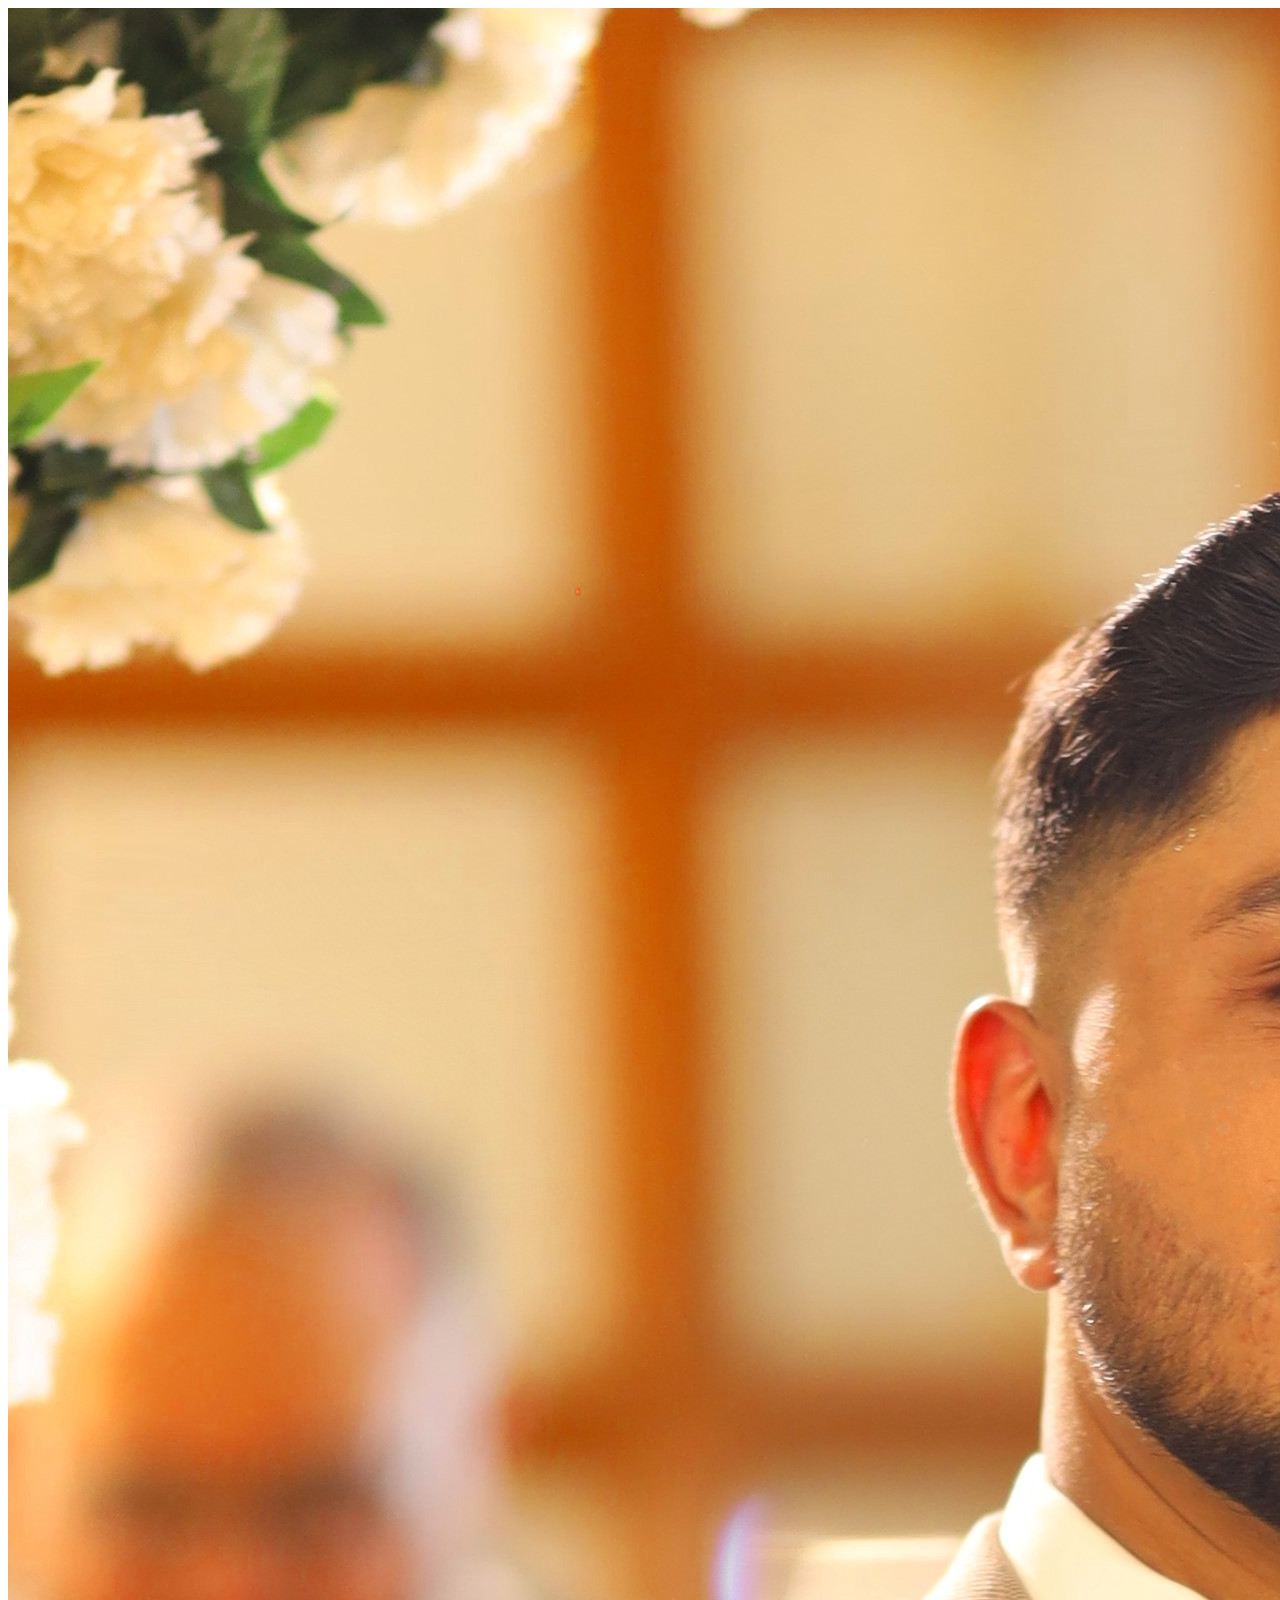
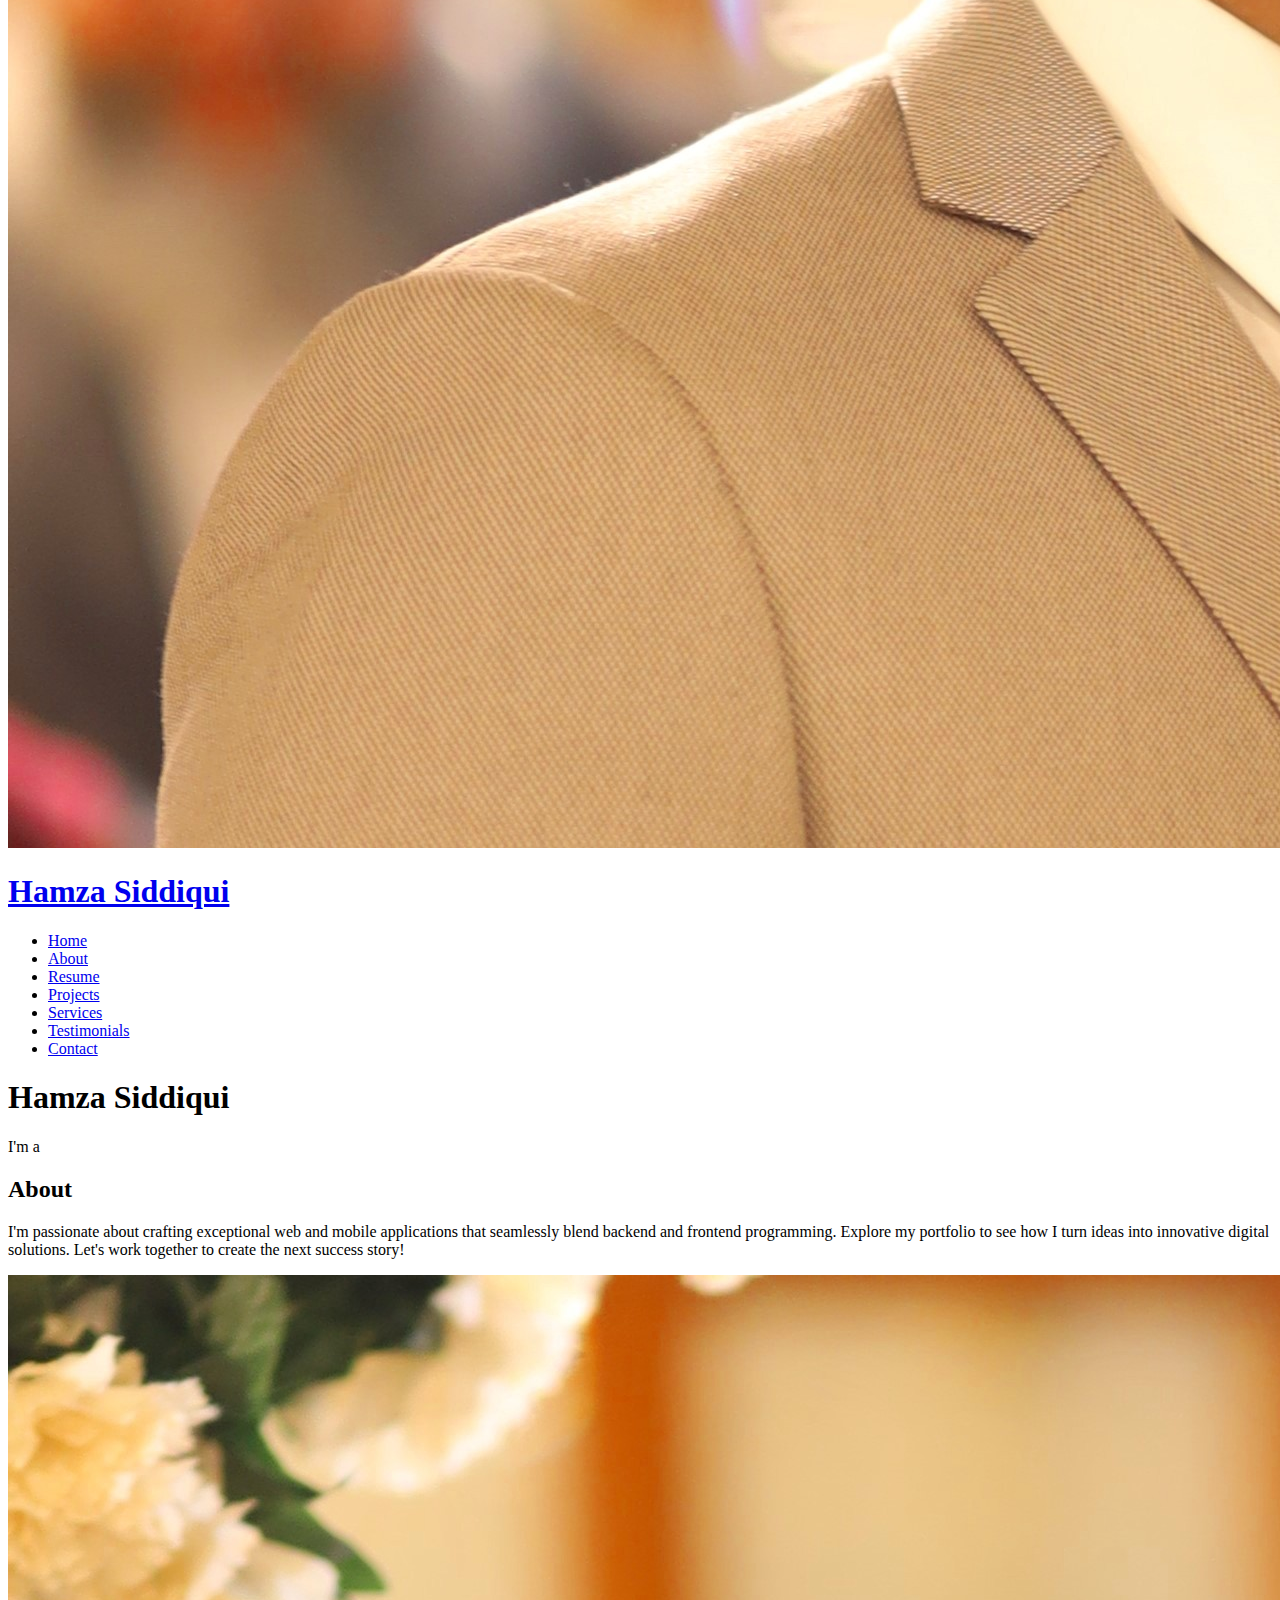
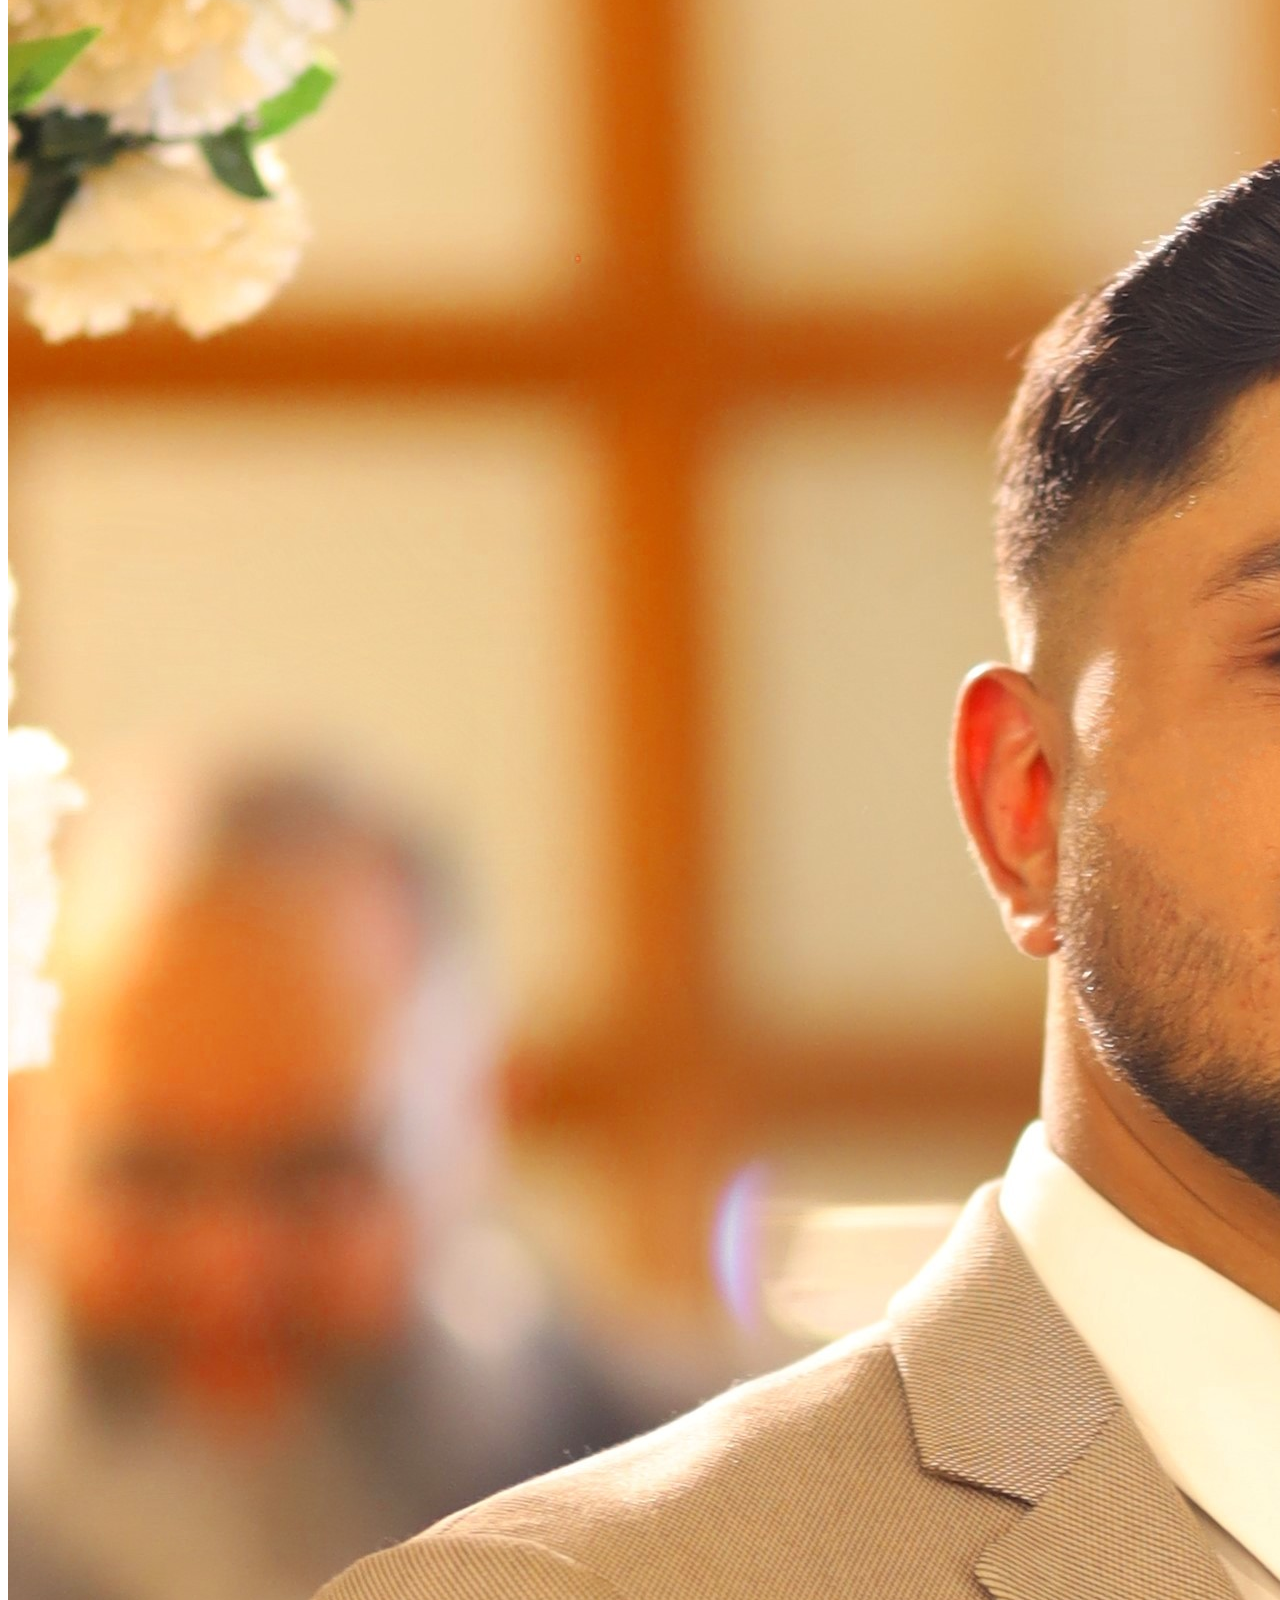
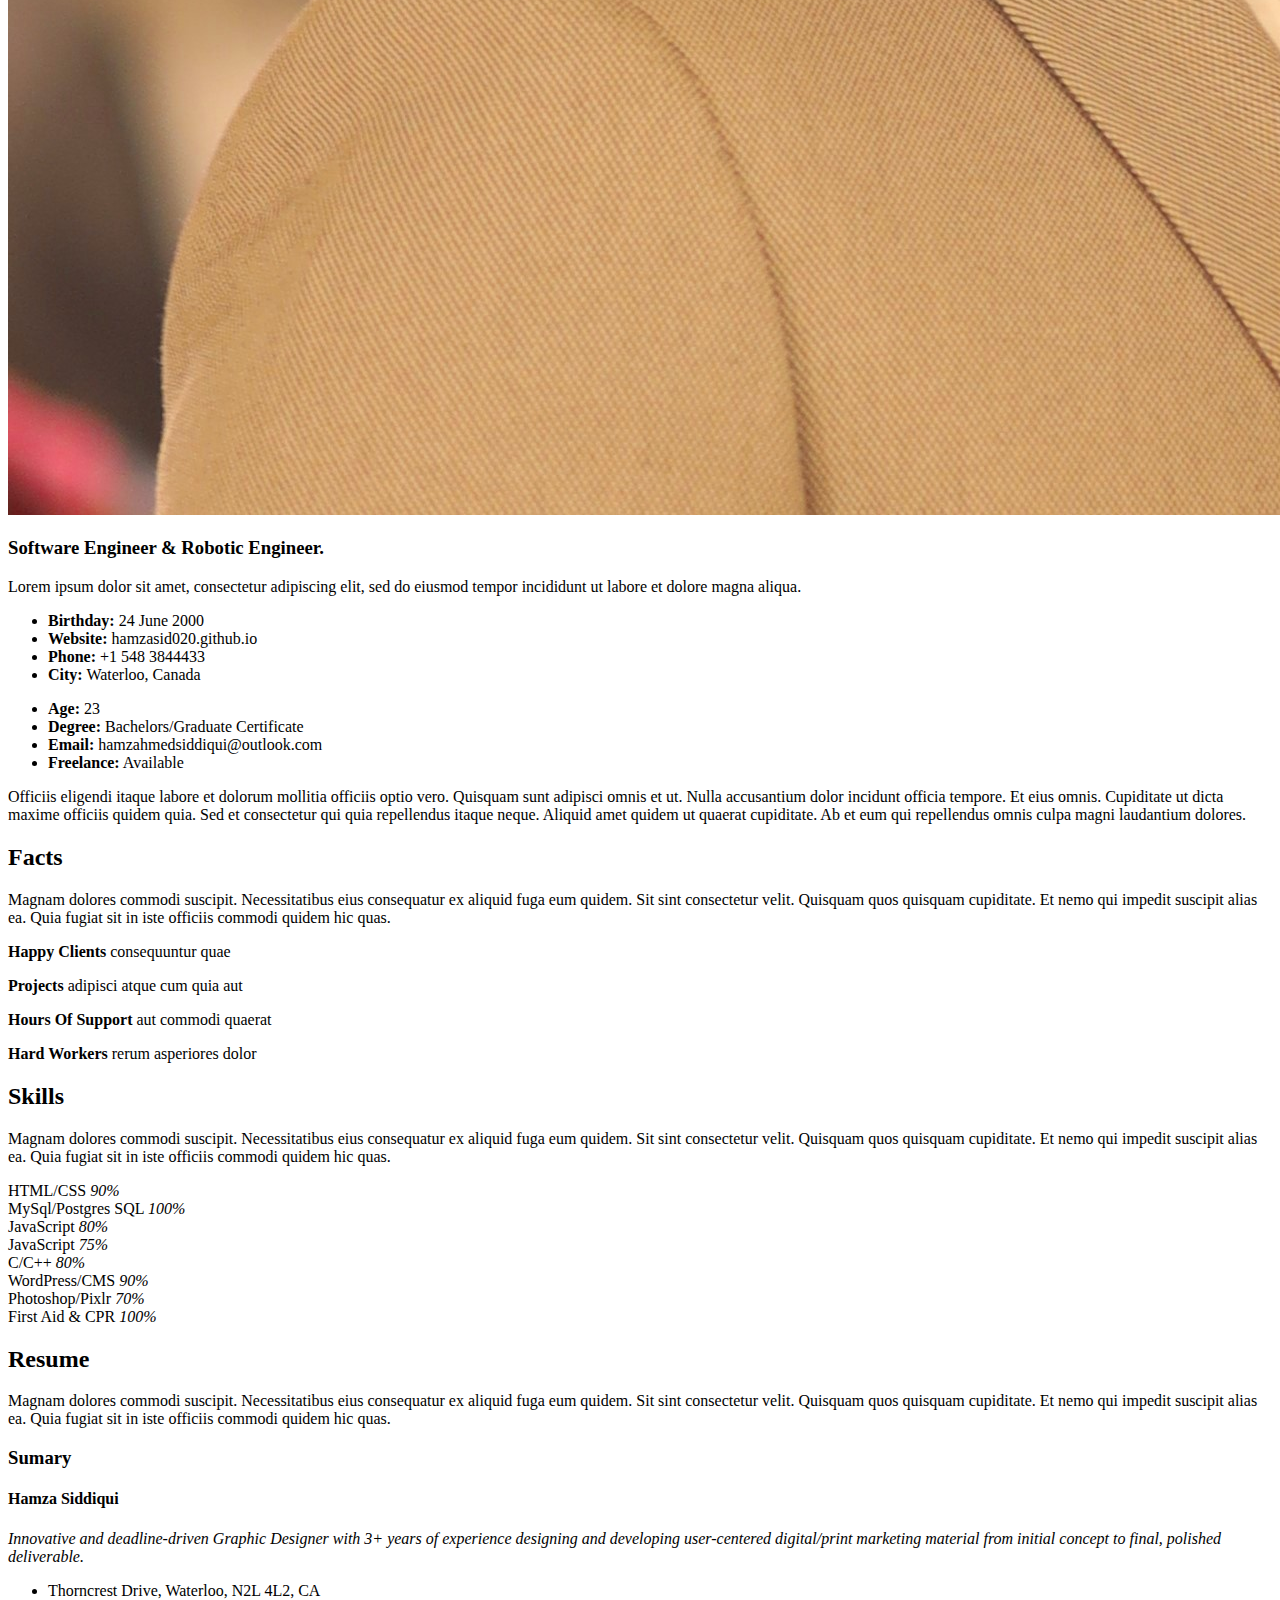
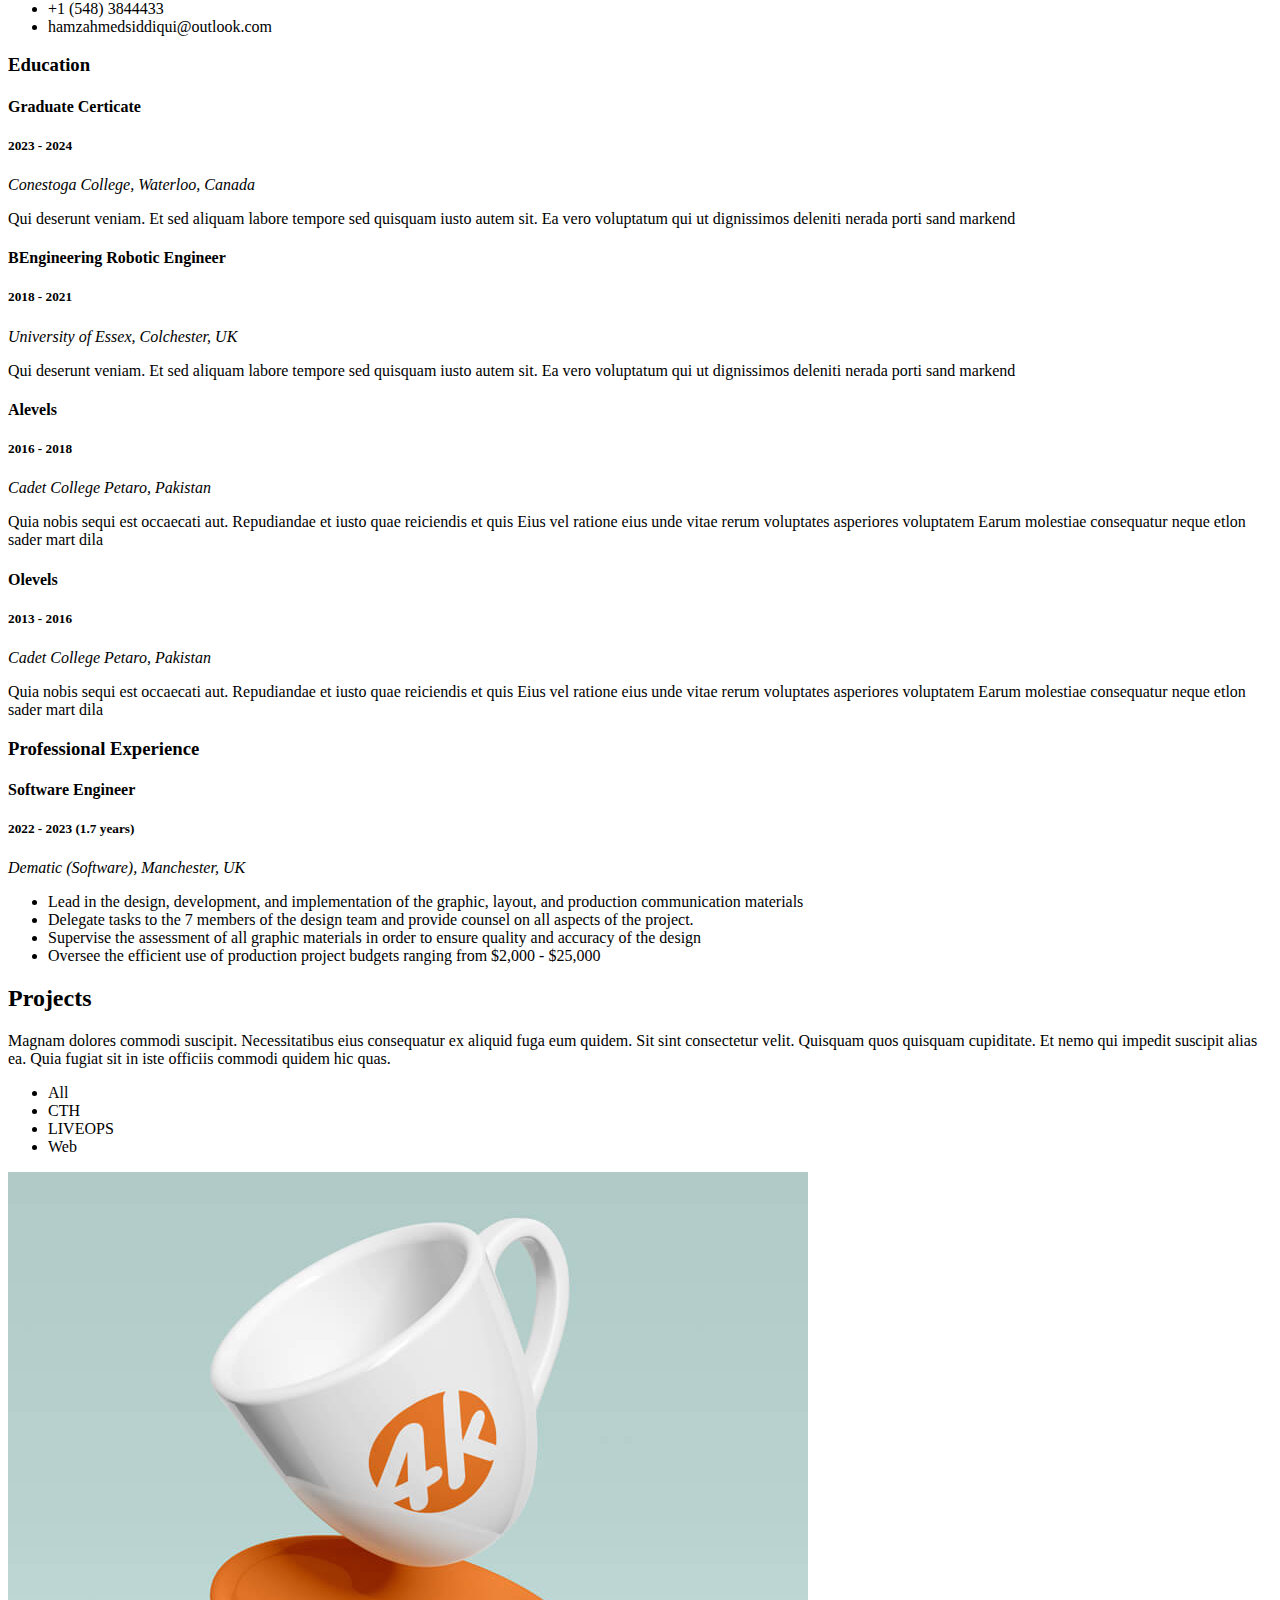
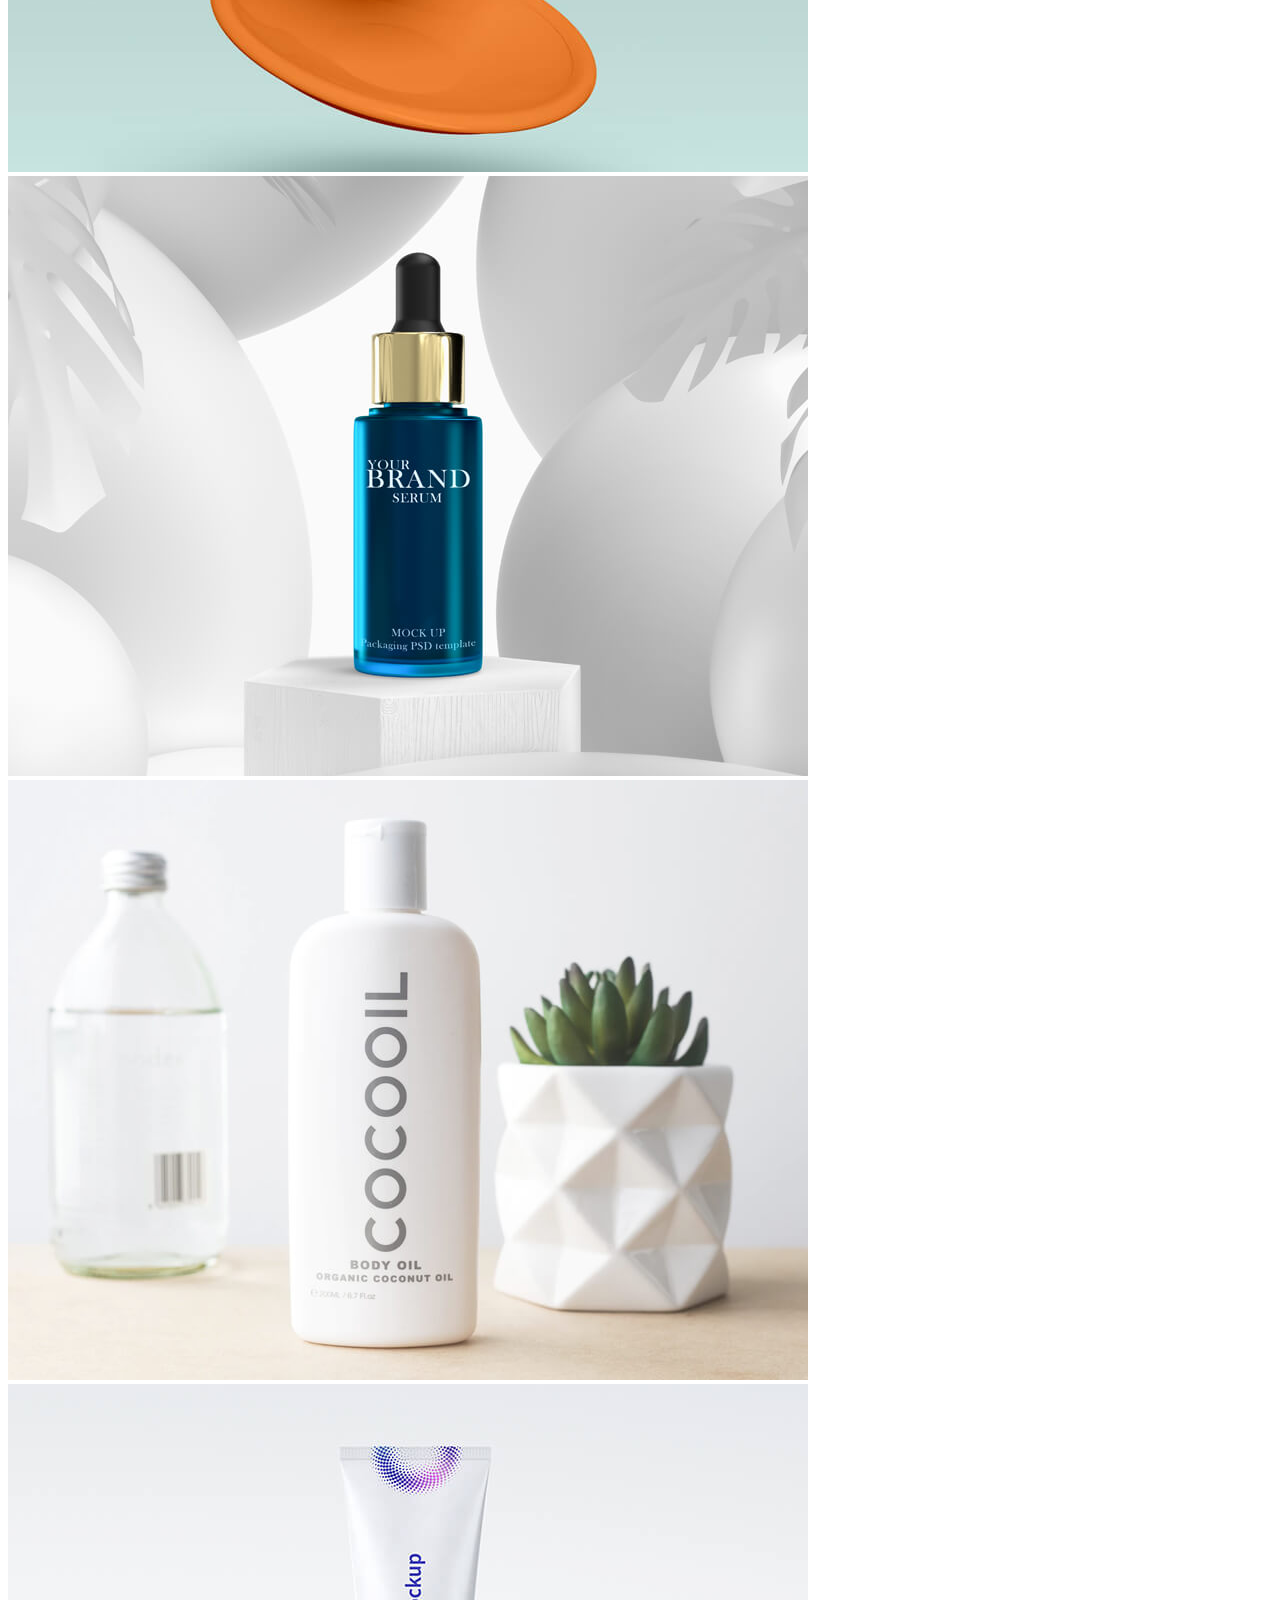
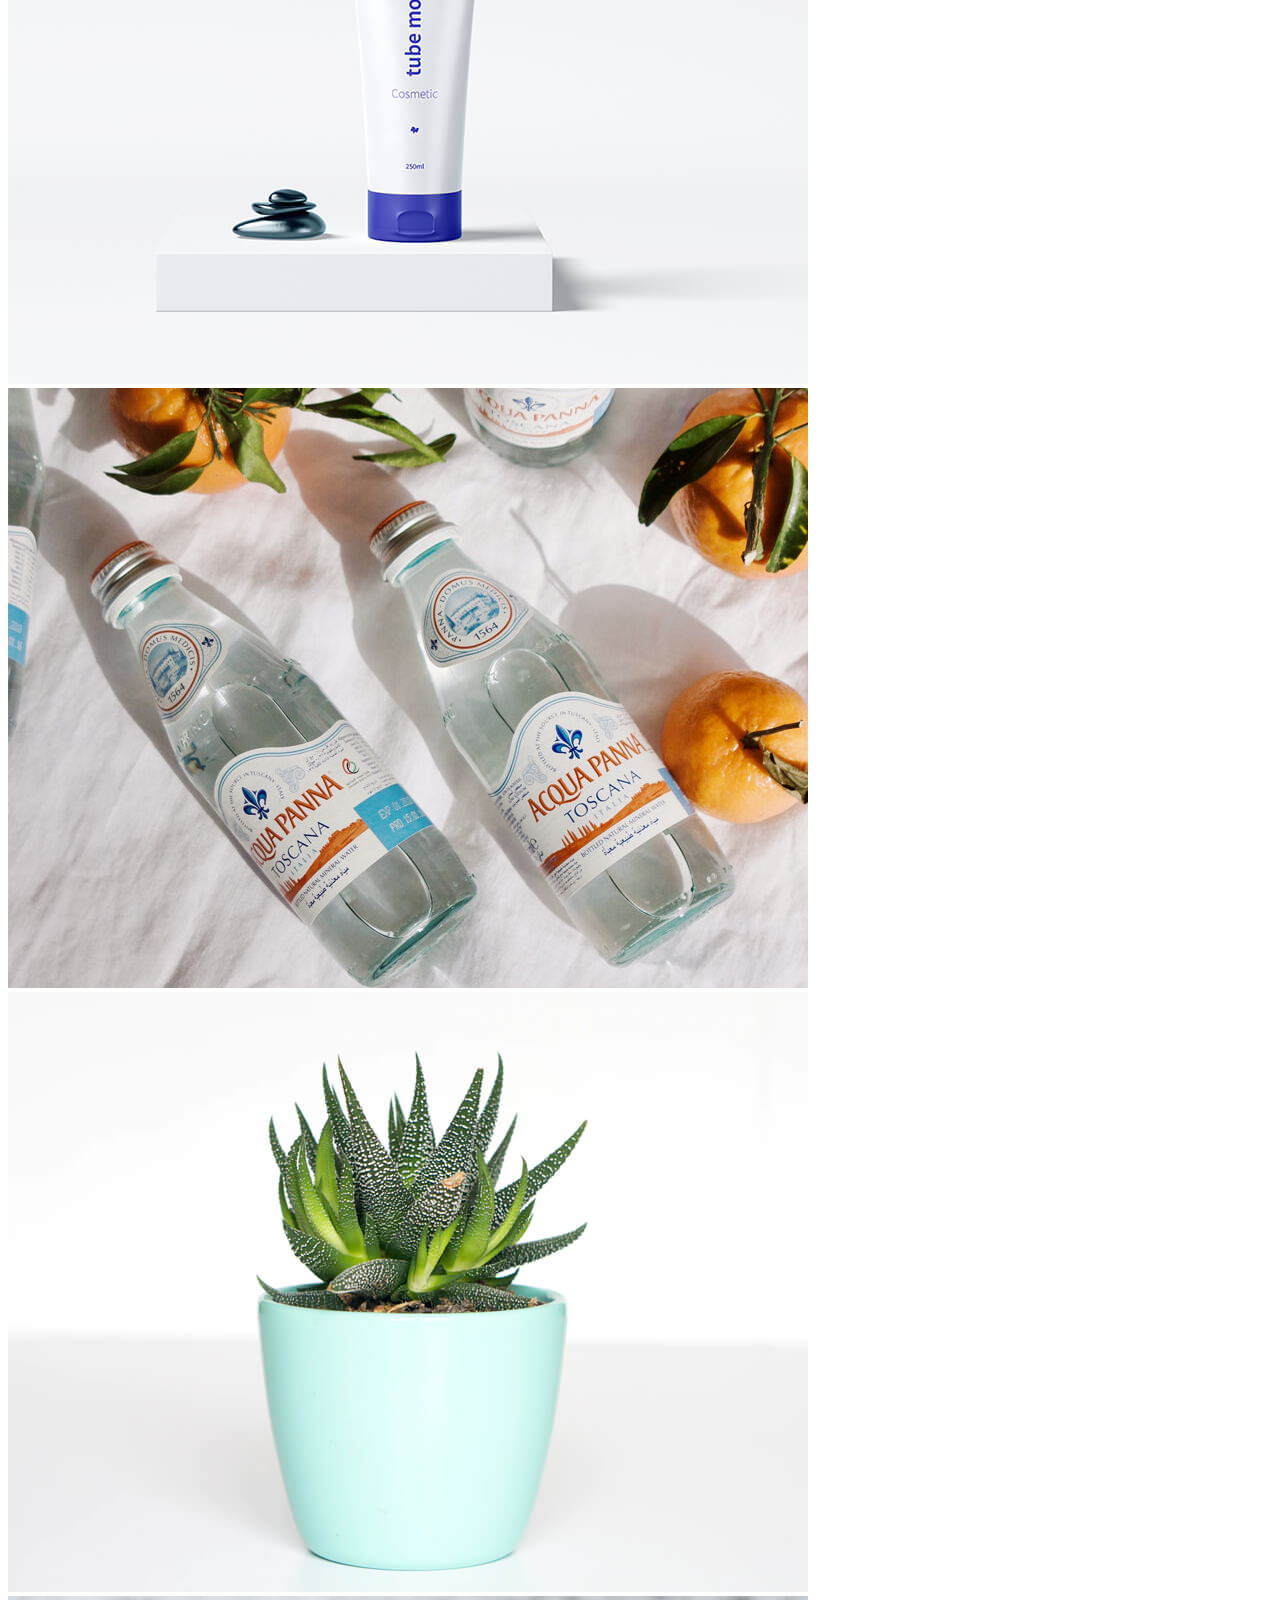
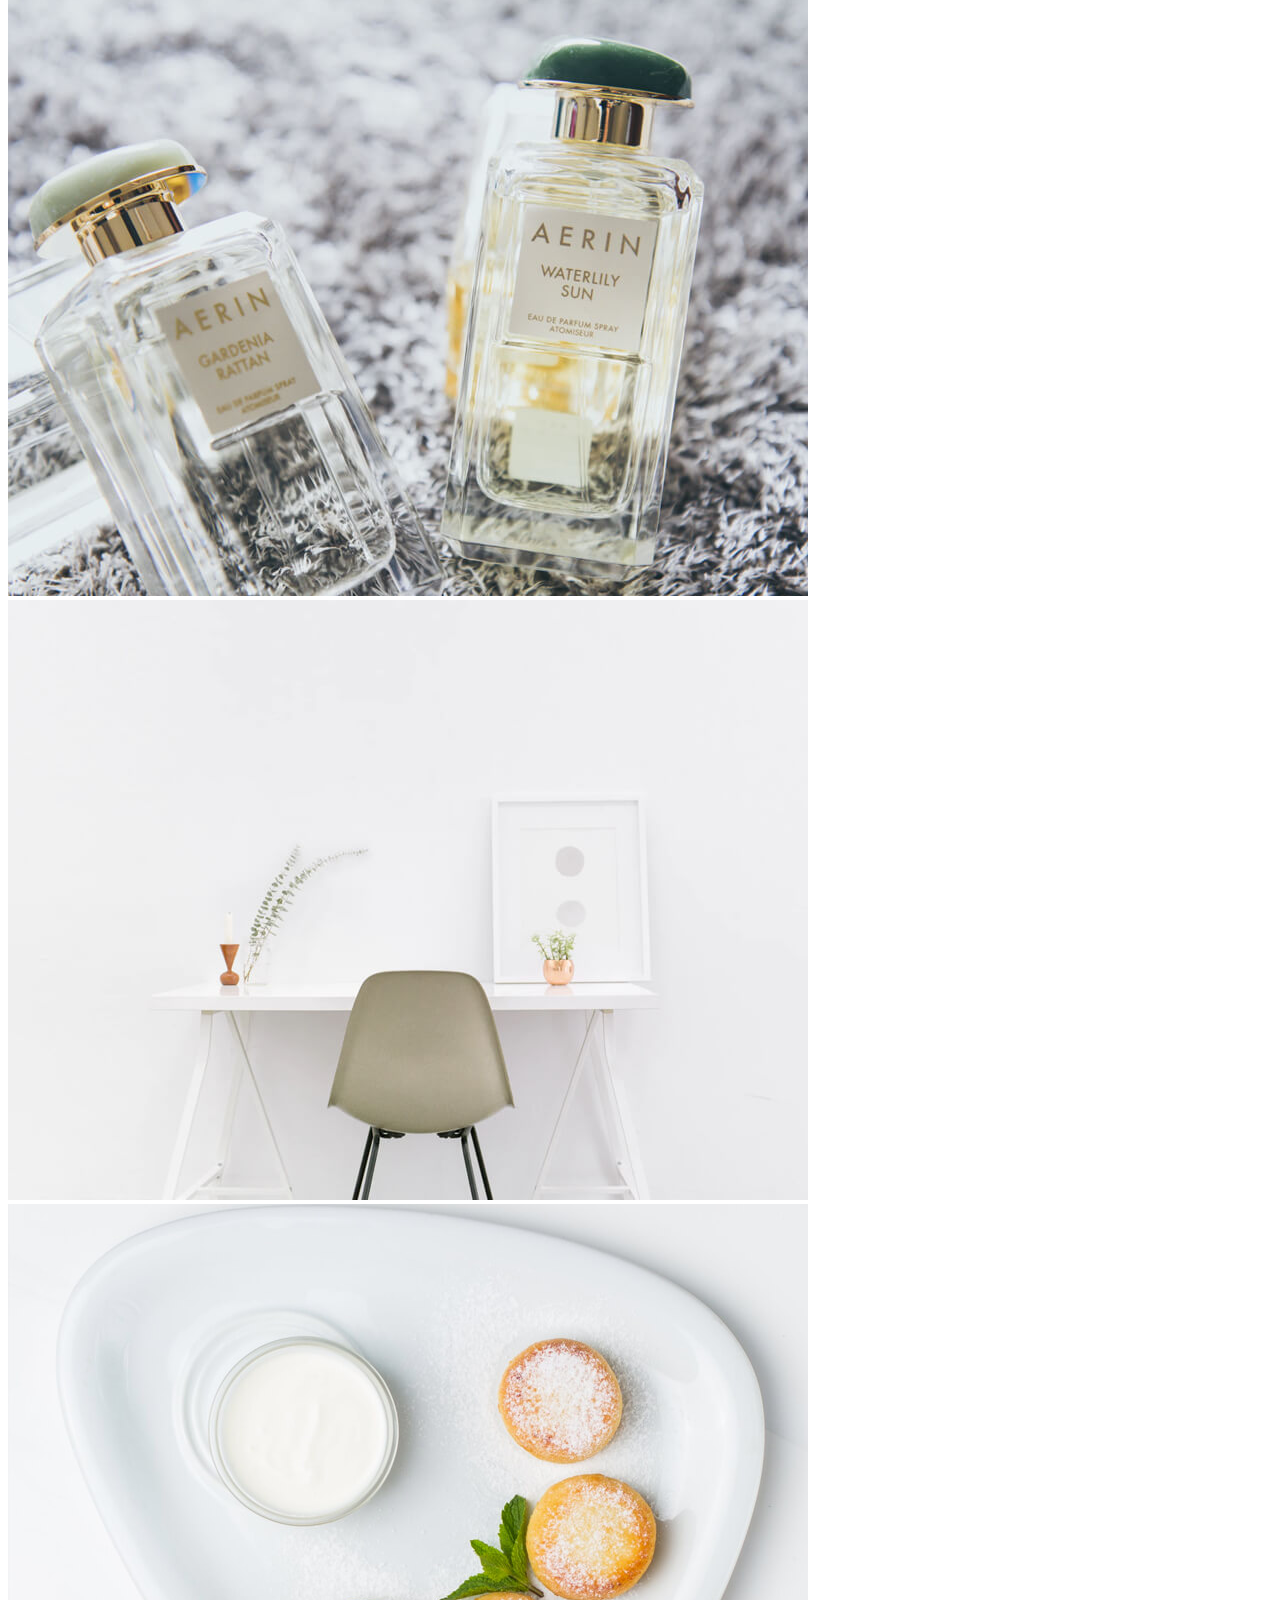
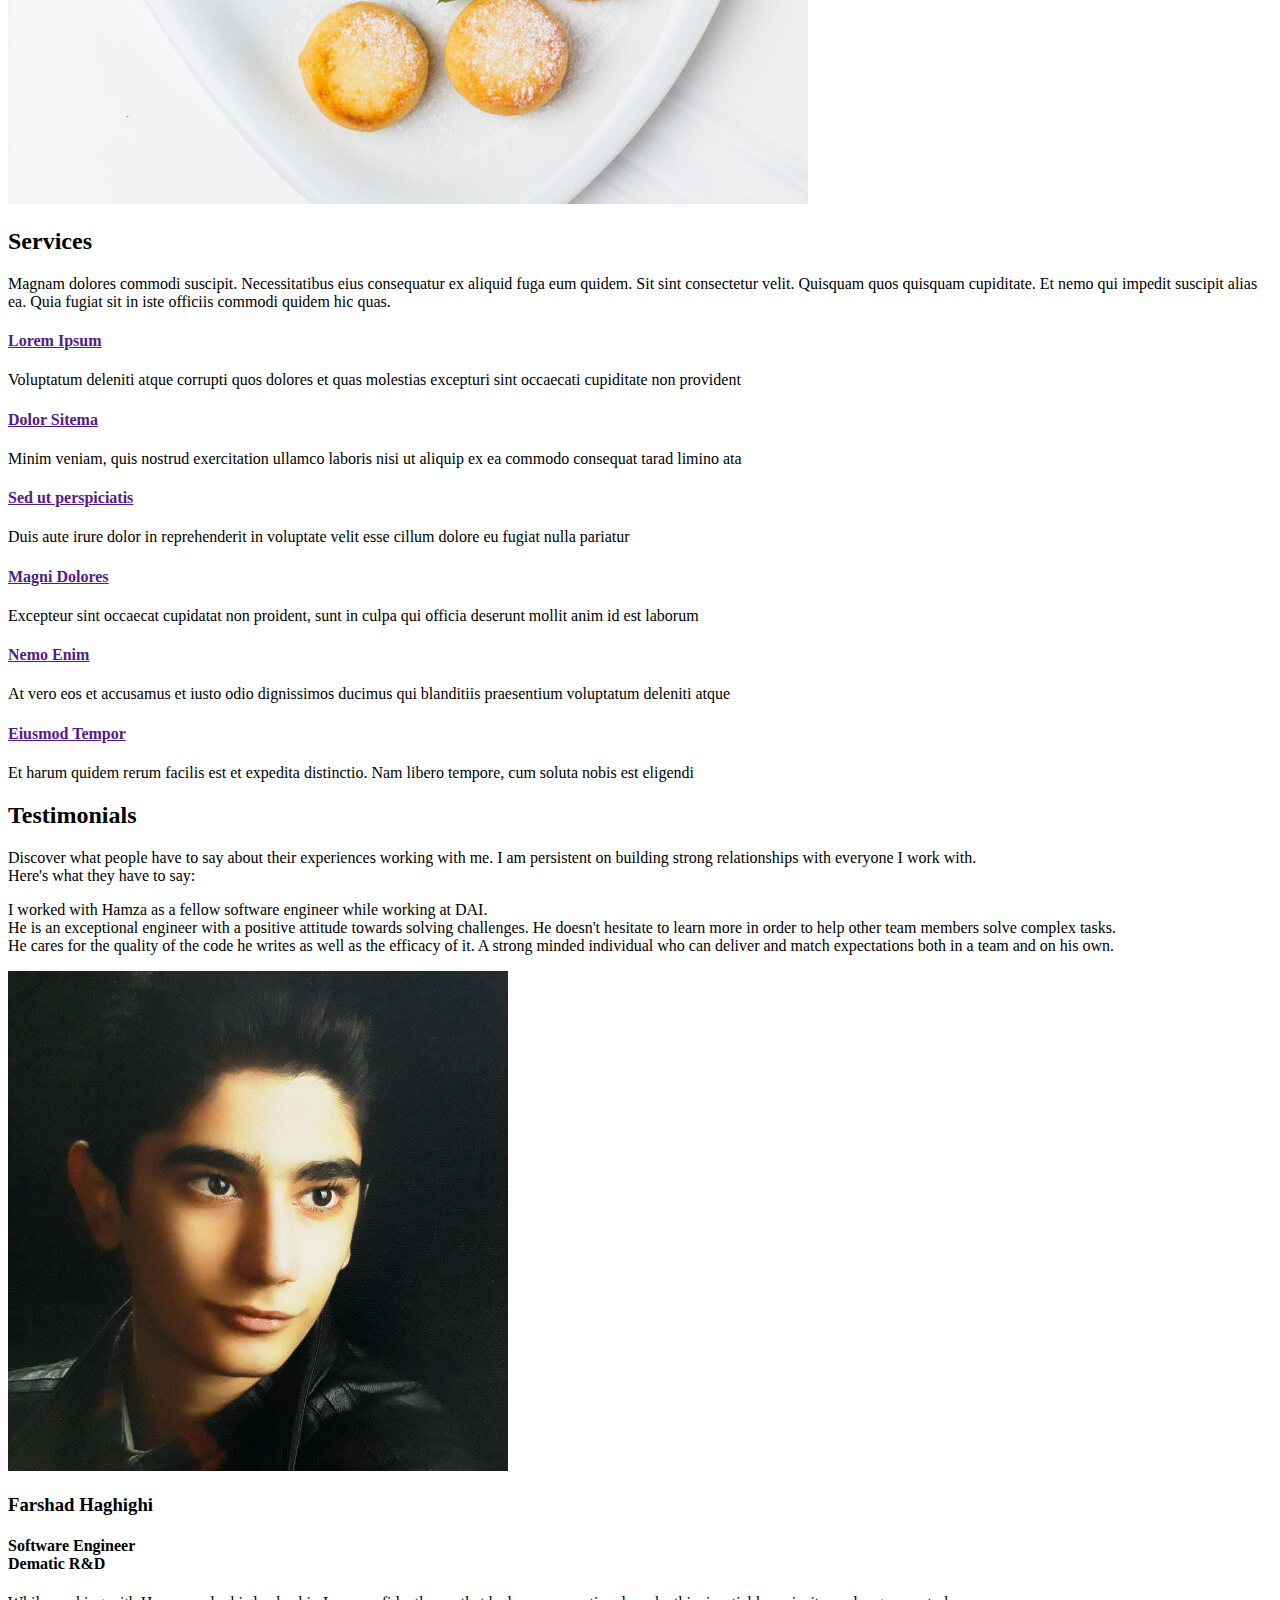
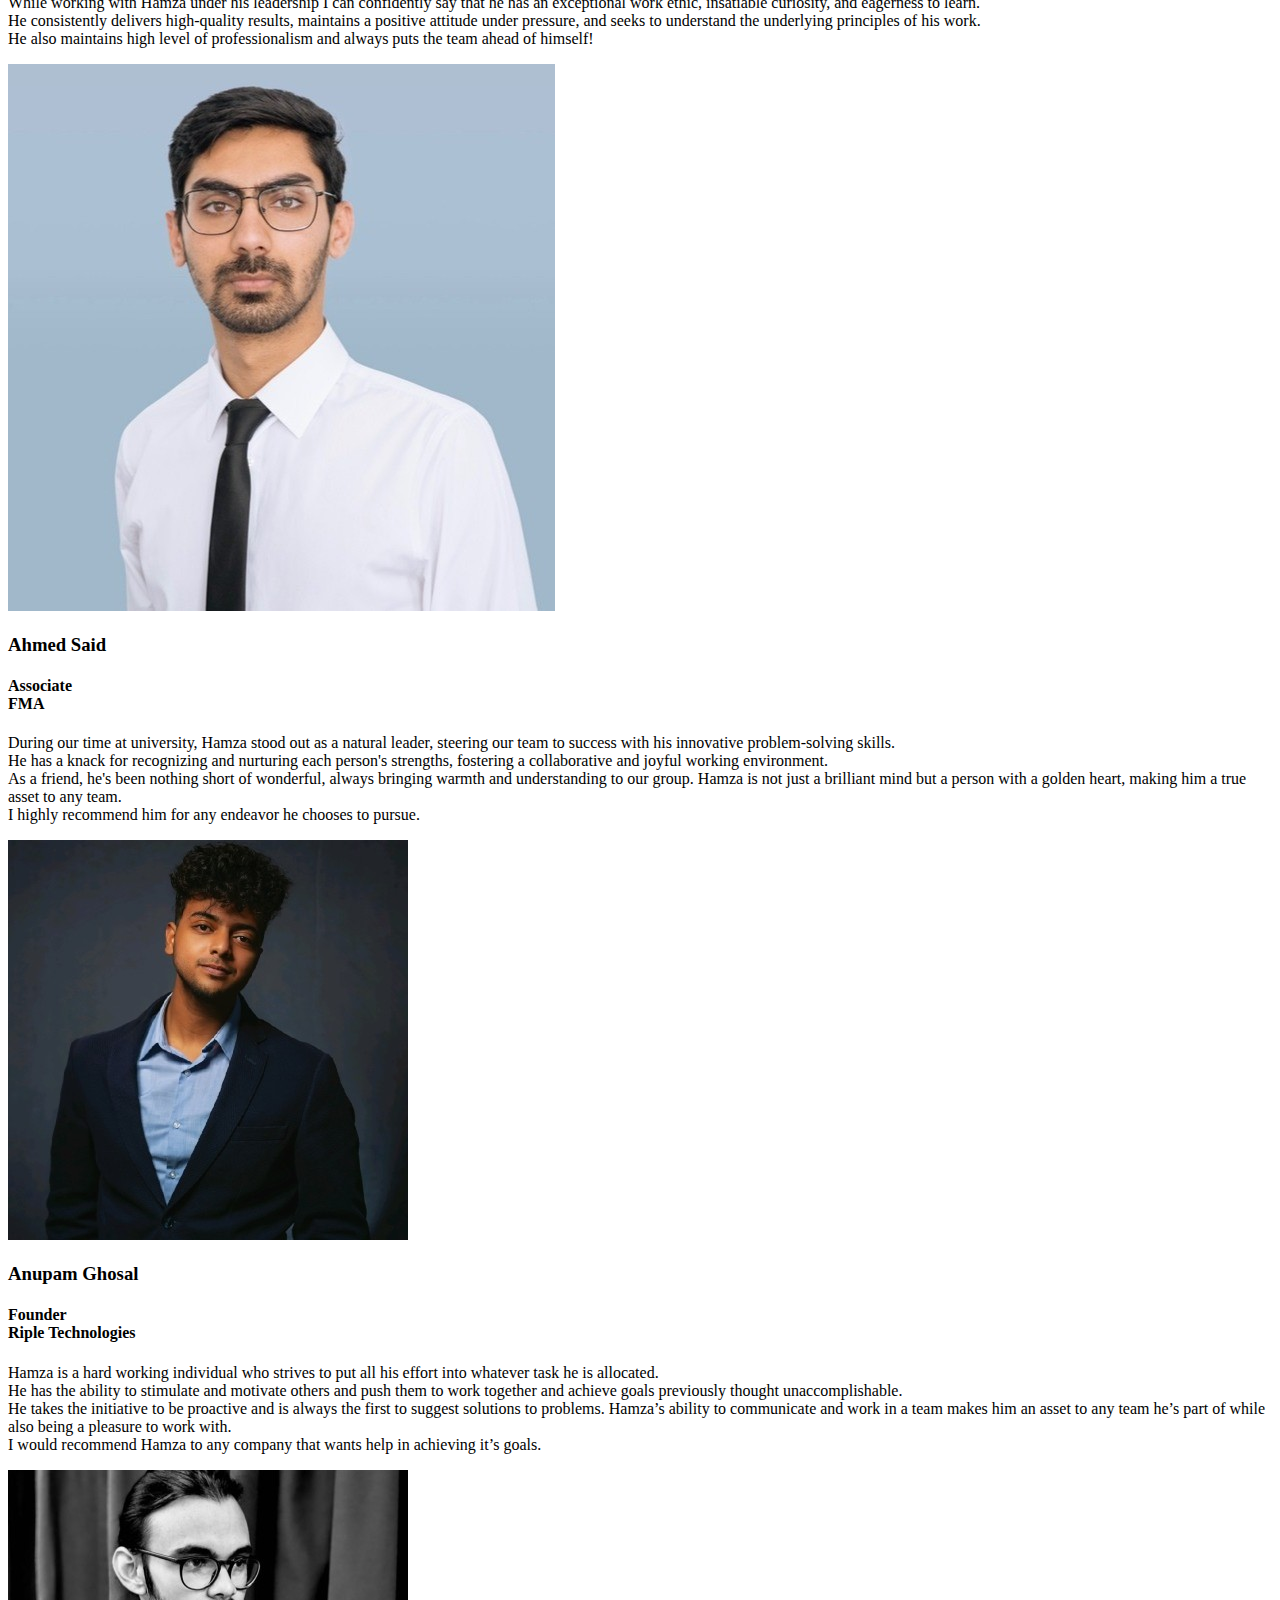
==== index.html @ a01fd989 "chore: added email to form & changed's shahid'd picture and changed emoticon" ====
<!DOCTYPE html>
<html lang="en">

<head>
  <meta charset="utf-8">
  <meta content="width=device-width, initial-scale=1.0" name="viewport">

  <title>Hamza Siddiqui</title>
  <meta content="" name="description">
  <meta content="" name="keywords">

  <!-- Favicons -->
  <link href="assets/img/logo.png" rel="icon">
  <link href="assets/img/apple-touch-icon.png" rel="apple-touch-icon">

  <!-- Google Fonts -->
  <link href="https://fonts.googleapis.com/css?family=Open+Sans:300,300i,400,400i,600,600i,700,700i|Raleway:300,300i,400,400i,500,500i,600,600i,700,700i|Poppins:300,300i,400,400i,500,500i,600,600i,700,700i" rel="stylesheet">

  <!-- Vendor CSS Files -->
  <link href="assets/vendor/aos/aos.css" rel="stylesheet">
  <link href="assets/vendor/bootstrap/css/bootstrap.min.css" rel="stylesheet">
  <link href="assets/vendor/bootstrap-icons/bootstrap-icons.css" rel="stylesheet">
  <link href="assets/vendor/boxicons/css/boxicons.min.css" rel="stylesheet">
  <link href="assets/vendor/glightbox/css/glightbox.min.css" rel="stylesheet">
  <link href="assets/vendor/swiper/swiper-bundle.min.css" rel="stylesheet">

  <!-- Template Main CSS File -->
  <link href="assets/css/style.css" rel="stylesheet">

  <!-- =======================================================
  * Template Name: iPortfolio
  * Updated: Jul 27 2023 with Bootstrap v5.3.1
  * Template URL: https://bootstrapmade.com/iportfolio-bootstrap-project-websites-template/
  * Author: BootstrapMade.com
  * License: https://bootstrapmade.com/license/
  ======================================================== -->
</head>

<body>

  <!-- ======= Mobile nav toggle button ======= -->
  <i class="bi bi-list mobile-nav-toggle d-xl-none"></i>

  <!-- ======= Header ======= -->
  <header id="header">
    <div class="d-flex flex-column">

      <div class="profile">
        <img src="assets/img/profile-pic.jpg" alt="" class="img-fluid rounded-circle">
        <h1 class="text-light"><a href="index.html">Hamza Siddiqui</a></h1>
        <div class="social-links mt-3 text-center">
          <a href="https://github.com/HamzaSid020" class="github" target=”_blank”><i class="bx bxl-github"> </i></a>
          <a href="https://www.facebook.com/HamzaSiddiqui020" class="facebook" target=”_blank”><i class="bx bxl-facebook"></i></a>
          <a href="https://www.instagram.com/hamz.sidd/" class="instagram" target=”_blank”><i class="bx bxl-instagram"></i></a>
          <a href="https://join.skype.com/invite/mdd8vAT8zxlc" class="google-plus" target=”_blank”><i class="bx bxl-skype"></i></a>
          <a href="https://www.linkedin.com/in/hamzahmedsiddiqui/" class="linkedin" target=”_blank”><i class="bx bxl-linkedin"></i></a>
        </div>
      </div>

      <nav id="navbar" class="nav-menu navbar">
        <ul>
          <li><a href="#hero" class="nav-link scrollto active"><i class="bx bx-home"></i> <span>Home</span></a></li>
          <li><a href="#about" class="nav-link scrollto"><i class="bx bx-user"></i> <span>About</span></a></li>
          <li><a href="#resume" class="nav-link scrollto"><i class="bx bx-file-blank"></i> <span>Resume</span></a></li>
          <li><a href="#project" class="nav-link scrollto"><i class="bx bx-book-content"></i> <span>Projects</span></a></li>
          <li><a href="#services" class="nav-link scrollto"><i class="bx bx-server"></i> <span>Services</span></a></li>
          <li><a href="#testimonials" class="nav-link scrollto"><i class="bx bx-notepad"></i> <span>Testimonials</span></a></li>
          <li><a href="#contact" class="nav-link scrollto"><i class="bx bx-envelope"></i> <span>Contact</span></a></li>
        </ul>
      </nav><!-- .nav-menu -->
    </div>
  </header><!-- End Header -->

  <!-- ======= Hero Section ======= -->
  <section id="hero" class="d-flex flex-column justify-content-center align-items-center">
    <div class="hero-container" data-aos="fade-in">
      <h1>Hamza Siddiqui</h1>
      <p>I'm a <span class="typed" data-typed-items="Full-stack Developer, Robotic Engineer, Software Engineer, Freelancer"></span></p>
    </div>
  </section><!-- End Hero -->

  <main id="main">

    <!-- ======= About Section ======= -->
    <section id="about" class="about">
      <div class="container">

        <div class="section-title">
          <h2>About</h2>
          <p>I'm passionate about crafting exceptional web and mobile applications that seamlessly blend backend and frontend programming. Explore my portfolio to see how I turn ideas into innovative digital solutions. Let's work together to create the next success story!</p>
        </div>

        <div class="row">
          <div class="col-lg-4" data-aos="fade-right">
            <img src="assets/img/profile-pic.jpg" class="img-fluid" alt="">
          </div>
          <div class="col-lg-8 pt-4 pt-lg-0 content" data-aos="fade-left">
            <h3>Software Engineer &amp; Robotic Engineer.</h3>
            <p class="fst-italic">
              Lorem ipsum dolor sit amet, consectetur adipiscing elit, sed do eiusmod tempor incididunt ut labore et dolore
              magna aliqua.
            </p>
            <div class="row">
              <div class="col-lg-6">
                <ul>
                  <li><i class="bi bi-chevron-right"></i> <strong>Birthday:</strong> <span>24 June 2000</span></li>
                  <li><i class="bi bi-chevron-right"></i> <strong>Website:</strong> <span>hamzasid020.github.io</span></li>
                  <li><i class="bi bi-chevron-right"></i> <strong>Phone:</strong> <span>+1 548 3844433</span></li>
                  <li><i class="bi bi-chevron-right"></i> <strong>City:</strong> <span>Waterloo, Canada</span></li>
                </ul>
              </div>
              <div class="col-lg-6">
                <ul>
                  <li><i class="bi bi-chevron-right"></i> <strong>Age:</strong> <span>23</span></li>
                  <li><i class="bi bi-chevron-right"></i> <strong>Degree:</strong> <span>Bachelors/Graduate Certificate</span></li>
                  <li><i class="bi bi-chevron-right"></i> <strong>Email:</strong> <span>hamzahmedsiddiqui@outlook.com</span></li>
                  <li><i class="bi bi-chevron-right"></i> <strong>Freelance:</strong> <span>Available</span></li>
                </ul>
              </div>
            </div>
            <p>
              Officiis eligendi itaque labore et dolorum mollitia officiis optio vero. Quisquam sunt adipisci omnis et ut. Nulla accusantium dolor incidunt officia tempore. Et eius omnis.
              Cupiditate ut dicta maxime officiis quidem quia. Sed et consectetur qui quia repellendus itaque neque. Aliquid amet quidem ut quaerat cupiditate. Ab et eum qui repellendus omnis culpa magni laudantium dolores.
            </p>
          </div>
        </div>

      </div>
    </section><!-- End About Section -->

    <!-- ======= Facts Section ======= -->
    <section id="facts" class="facts">
      <div class="container">

        <div class="section-title">
          <h2>Facts</h2>
          <p>Magnam dolores commodi suscipit. Necessitatibus eius consequatur ex aliquid fuga eum quidem. Sit sint consectetur velit. Quisquam quos quisquam cupiditate. Et nemo qui impedit suscipit alias ea. Quia fugiat sit in iste officiis commodi quidem hic quas.</p>
        </div>

        <div class="row no-gutters">

          <div class="col-lg-3 col-md-6 d-md-flex align-items-md-stretch" data-aos="fade-up">
            <div class="count-box">
              <i class="bi bi-emoji-smile"></i>
              <span data-purecounter-start="0" data-purecounter-end="232" data-purecounter-duration="1" class="purecounter"></span>
              <p><strong>Happy Clients</strong> consequuntur quae</p>
            </div>
          </div>

          <div class="col-lg-3 col-md-6 d-md-flex align-items-md-stretch" data-aos="fade-up" data-aos-delay="100">
            <div class="count-box">
              <i class="bi bi-journal-richtext"></i>
              <span data-purecounter-start="0" data-purecounter-end="521" data-purecounter-duration="1" class="purecounter"></span>
              <p><strong>Projects</strong> adipisci atque cum quia aut</p>
            </div>
          </div>

          <div class="col-lg-3 col-md-6 d-md-flex align-items-md-stretch" data-aos="fade-up" data-aos-delay="200">
            <div class="count-box">
              <i class="bi bi-headset"></i>
              <span data-purecounter-start="0" data-purecounter-end="1453" data-purecounter-duration="1" class="purecounter"></span>
              <p><strong>Hours Of Support</strong> aut commodi quaerat</p>
            </div>
          </div>

          <div class="col-lg-3 col-md-6 d-md-flex align-items-md-stretch" data-aos="fade-up" data-aos-delay="300">
            <div class="count-box">
              <i class="bi bi-people"></i>
              <span data-purecounter-start="0" data-purecounter-end="32" data-purecounter-duration="1" class="purecounter"></span>
              <p><strong>Hard Workers</strong> rerum asperiores dolor</p>
            </div>
          </div>

        </div>

      </div>
    </section><!-- End Facts Section -->

    <!-- ======= Skills Section ======= -->
    <section id="skills" class="skills section-bg">
      <div class="container">

        <div class="section-title">
          <h2>Skills</h2>
          <p>Magnam dolores commodi suscipit. Necessitatibus eius consequatur ex aliquid fuga eum quidem. Sit sint consectetur velit. Quisquam quos quisquam cupiditate. Et nemo qui impedit suscipit alias ea. Quia fugiat sit in iste officiis commodi quidem hic quas.</p>
        </div>

        <div class="row skills-content">

          <div class="col-lg-6" data-aos="fade-up">

            <div class="progress">
              <span class="skill">HTML/CSS <i class="val">90%</i></span>
              <div class="progress-bar-wrap">
                <div class="progress-bar" role="progressbar" aria-valuenow="90" aria-valuemin="0" aria-valuemax="100"></div>
              </div>
            </div>

            <div class="progress">
              <span class="skill">MySql/Postgres SQL <i class="val">100%</i></span>
              <div class="progress-bar-wrap">
                <div class="progress-bar" role="progressbar" aria-valuenow="100" aria-valuemin="0" aria-valuemax="100"></div>
              </div>
            </div>

            <div class="progress">
              <span class="skill">JavaScript <i class="val">80%</i></span>
              <div class="progress-bar-wrap">
                <div class="progress-bar" role="progressbar" aria-valuenow="80" aria-valuemin="0" aria-valuemax="100"></div>
              </div>
            </div>

            <div class="progress">
              <span class="skill">JavaScript <i class="val">75%</i></span>
              <div class="progress-bar-wrap">
                <div class="progress-bar" role="progressbar" aria-valuenow="75" aria-valuemin="0" aria-valuemax="100"></div>
              </div>
            </div>

          </div>

          <div class="col-lg-6" data-aos="fade-up" data-aos-delay="100">

            <div class="progress">
              <span class="skill">C/C++ <i class="val">80%</i></span>
              <div class="progress-bar-wrap">
                <div class="progress-bar" role="progressbar" aria-valuenow="80" aria-valuemin="0" aria-valuemax="100"></div>
              </div>
            </div>

            <div class="progress">
              <span class="skill">WordPress/CMS <i class="val">90%</i></span>
              <div class="progress-bar-wrap">
                <div class="progress-bar" role="progressbar" aria-valuenow="90" aria-valuemin="0" aria-valuemax="100"></div>
              </div>
            </div>

            <div class="progress">
              <span class="skill">Photoshop/Pixlr <i class="val">70%</i></span>
              <div class="progress-bar-wrap">
                <div class="progress-bar" role="progressbar" aria-valuenow="70" aria-valuemin="0" aria-valuemax="100"></div>
              </div>
            </div>

            <div class="progress">
              <span class="skill">First Aid & CPR <i class="val">100%</i></span>
              <div class="progress-bar-wrap">
                <div class="progress-bar" role="progressbar" aria-valuenow="100" aria-valuemin="0" aria-valuemax="100"></div>
              </div>
            </div>

          </div>

        </div>

      </div>
    </section><!-- End Skills Section -->

    <!-- ======= Resume Section ======= -->
    <section id="resume" class="resume">
      <div class="container">

        <div class="section-title">
          <h2>Resume</h2>
          <p>Magnam dolores commodi suscipit. Necessitatibus eius consequatur ex aliquid fuga eum quidem. Sit sint consectetur velit. Quisquam quos quisquam cupiditate. Et nemo qui impedit suscipit alias ea. Quia fugiat sit in iste officiis commodi quidem hic quas.</p>
        </div>

        <div class="row">
          <div class="col-lg-6" data-aos="fade-up">
            <h3 class="resume-title">Sumary</h3>
            <div class="resume-item pb-0">
              <h4>Hamza Siddiqui</h4>
              <p><em>Innovative and deadline-driven Graphic Designer with 3+ years of experience designing and developing user-centered digital/print marketing material from initial concept to final, polished deliverable.</em></p>
              <ul>
                <li>Thorncrest Drive, Waterloo, N2L 4L2, CA</li>
                <li>+1 (548) 3844433</li>
                <li>hamzahmedsiddiqui@outlook.com</li>
              </ul>
            </div>

            <h3 class="resume-title">Education</h3>
            <div class="resume-item">
              <h4>Graduate Certicate</h4>
              <h5>2023 - 2024</h5>
              <p><em>Conestoga College, Waterloo, Canada </em></p>
              <p>Qui deserunt veniam. Et sed aliquam labore tempore sed quisquam iusto autem sit. Ea vero voluptatum qui ut dignissimos deleniti nerada porti sand markend</p>
            </div>
            <div class="resume-item">
              <h4>BEngineering Robotic Engineer</h4>
              <h5>2018 - 2021</h5>
              <p><em>University of Essex, Colchester, UK</em></p>
              <p>Qui deserunt veniam. Et sed aliquam labore tempore sed quisquam iusto autem sit. Ea vero voluptatum qui ut dignissimos deleniti nerada porti sand markend</p>
            </div>
            <div class="resume-item">
              <h4>Alevels</h4>
              <h5>2016 - 2018</h5>
              <p><em>Cadet College Petaro, Pakistan </em></p>
              <p>Quia nobis sequi est occaecati aut. Repudiandae et iusto quae reiciendis et quis Eius vel ratione eius unde vitae rerum voluptates asperiores voluptatem Earum molestiae consequatur neque etlon sader mart dila</p>
            </div>
            <div class="resume-item">
              <h4>Olevels</h4>
              <h5>2013 - 2016</h5>
              <p><em>Cadet College Petaro, Pakistan </em></p>
              <p>Quia nobis sequi est occaecati aut. Repudiandae et iusto quae reiciendis et quis Eius vel ratione eius unde vitae rerum voluptates asperiores voluptatem Earum molestiae consequatur neque etlon sader mart dila</p>
            </div>
          </div>
          <div class="col-lg-6" data-aos="fade-up" data-aos-delay="100">
            <h3 class="resume-title">Professional Experience</h3>
            <div class="resume-item">
              <h4>Software Engineer</h4>
              <h5>2022 - 2023 (1.7 years)</h5>
              <p><em>Dematic (Software), Manchester, UK </em></p>
              <ul>
                <li>Lead in the design, development, and implementation of the graphic, layout, and production communication materials</li>
                <li>Delegate tasks to the 7 members of the design team and provide counsel on all aspects of the project. </li>
                <li>Supervise the assessment of all graphic materials in order to ensure quality and accuracy of the design</li>
                <li>Oversee the efficient use of production project budgets ranging from $2,000 - $25,000</li>
              </ul>
            </div>
            <!-- <div class="resume-item">
              <h4>Graphic design specialist</h4>
              <h5>2017 - 2018</h5>
              <p><em>Stepping Stone Advertising, New York, NY</em></p>
              <ul>
                <li>Developed numerous marketing programs (logos, brochures,infographics, presentations, and advertisements).</li>
                <li>Managed up to 5 projects or tasks at a given time while under pressure</li>
                <li>Recommended and consulted with clients on the most appropriate graphic design</li>
                <li>Created 4+ design presentations and proposals a month for clients and account managers</li>
              </ul>
            </div> -->
          </div>
        </div>

      </div>
    </section><!-- End Resume Section -->

    <!-- ======= Projects Section ======= -->
    <section id="project" class="project section-bg">
      <div class="container">

        <div class="section-title">
          <h2>Projects</h2>
          <p>Magnam dolores commodi suscipit. Necessitatibus eius consequatur ex aliquid fuga eum quidem. Sit sint consectetur velit. Quisquam quos quisquam cupiditate. Et nemo qui impedit suscipit alias ea. Quia fugiat sit in iste officiis commodi quidem hic quas.</p>
        </div>

        <div class="row" data-aos="fade-up">
          <div class="col-lg-12 d-flex justify-content-center">
            <ul id="project-flters">
              <li data-filter="*" class="filter-active">All</li>
              <li data-filter=".filter-cth">CTH</li>
              <li data-filter=".filter-liveops">LIVEOPS</li>
              <li data-filter=".filter-web">Web</li>
            </ul>
          </div>
        </div>

        <div class="row project-container" data-aos="fade-up" data-aos-delay="100">

          <div class="col-lg-4 col-md-6 project-item filter-cth">
            <div class="project-wrap">
              <img src="assets/img/project/project-1.jpg" class="img-fluid" alt="">
              <div class="project-links">
                <a href="assets/img/project/project-1.jpg" data-gallery="portfolioGallery" class="project-lightbox" title="App 1"><i class="bx bx-plus"></i></a>
                <a href="project-details.html" title="More Details"><i class="bx bx-link"></i></a>
              </div>
            </div>
          </div>

          <div class="col-lg-4 col-md-6 project-item filter-cth">
            <div class="project-wrap">
              <img src="assets/img/project/project-2.jpg" class="img-fluid" alt="">
              <div class="project-links">
                <a href="assets/img/project/project-2.jpg" data-gallery="portfolioGallery" class="project-lightbox" title="Web 3"><i class="bx bx-plus"></i></a>
                <a href="project-details.html" title="More Details"><i class="bx bx-link"></i></a>
              </div>
            </div>
          </div>

          <div class="col-lg-4 col-md-6 project-item filter-liveops">
            <div class="project-wrap">
              <img src="assets/img/project/project-6.jpg" class="img-fluid" alt="">
              <div class="project-links">
                <a href="assets/img/project/project-6.jpg" data-gallery="portfolioGallery" class="project-lightbox" title="App 3"><i class="bx bx-plus"></i></a>
                <a href="project-details.html" title="More Details"><i class="bx bx-link"></i></a>
              </div>
            </div>
          </div>

          <div class="col-lg-4 col-md-6 project-item filter-cth">
            <div class="project-wrap">
              <img src="assets/img/project/project-3.jpg" class="img-fluid" alt="">
              <div class="project-links">
                <a href="assets/img/project/project-3.jpg" data-gallery="portfolioGallery" class="project-lightbox" title="App 2"><i class="bx bx-plus"></i></a>
                <a href="project-details.html" title="More Details"><i class="bx bx-link"></i></a>
              </div>
            </div>
          </div>

          <div class="col-lg-4 col-md-6 project-item filter-liveops">
            <div class="project-wrap">
              <img src="assets/img/project/project-7.jpg" class="img-fluid" alt="">
              <div class="project-links">
                <a href="assets/img/project/project-7.jpg" data-gallery="portfolioGallery" class="project-lightbox" title="Card 1"><i class="bx bx-plus"></i></a>
                <a href="project-details.html" title="More Details"><i class="bx bx-link"></i></a>
              </div>
            </div>
          </div>

          <div class="col-lg-4 col-md-6 project-item filter-cth">
            <div class="project-wrap">
              <img src="assets/img/project/project-4.jpg" class="img-fluid" alt="">
              <div class="project-links">
                <a href="assets/img/project/project-4.jpg" data-gallery="portfolioGallery" class="project-lightbox" title="Card 2"><i class="bx bx-plus"></i></a>
                <a href="project-details.html" title="More Details"><i class="bx bx-link"></i></a>
              </div>
            </div>
          </div>

          <div class="col-lg-4 col-md-6 project-item filter-cth">
            <div class="project-wrap">
              <img src="assets/img/project/project-5.jpg" class="img-fluid" alt="">
              <div class="project-links">
                <a href="assets/img/project/project-5.jpg" data-gallery="portfolioGallery" class="project-lightbox" title="Web 2"><i class="bx bx-plus"></i></a>
                <a href="project-details.html" title="More Details"><i class="bx bx-link"></i></a>
              </div>
            </div>
          </div>


          <div class="col-lg-4 col-md-6 project-item filter-liveops">
            <div class="project-wrap">
              <img src="assets/img/project/project-8.jpg" class="img-fluid" alt="">
              <div class="project-links">
                <a href="assets/img/project/project-8.jpg" data-gallery="portfolioGallery" class="project-lightbox" title="Card 3"><i class="bx bx-plus"></i></a>
                <a href="project-details.html" title="More Details"><i class="bx bx-link"></i></a>
              </div>
            </div>
          </div>

          <div class="col-lg-4 col-md-6 project-item filter-web">
            <div class="project-wrap">
              <img src="assets/img/project/project-9.jpg" class="img-fluid" alt="">
              <div class="project-links">
                <a href="assets/img/project/project-9.jpg" data-gallery="portfolioGallery" class="project-lightbox" title="Web 3"><i class="bx bx-plus"></i></a>
                <a href="project-details.html" title="More Details"><i class="bx bx-link"></i></a>
              </div>
            </div>
          </div>

        </div>

      </div>
    </section><!-- End Projects Section -->

    <!-- ======= Services Section ======= -->
    <section id="services" class="services">
      <div class="container">

        <div class="section-title">
          <h2>Services</h2>
          <p>Magnam dolores commodi suscipit. Necessitatibus eius consequatur ex aliquid fuga eum quidem. Sit sint consectetur velit. Quisquam quos quisquam cupiditate. Et nemo qui impedit suscipit alias ea. Quia fugiat sit in iste officiis commodi quidem hic quas.</p>
        </div>

        <div class="row">
          <div class="col-lg-4 col-md-6 icon-box" data-aos="fade-up">
            <div class="icon"><i class="bi bi-briefcase"></i></div>
            <h4 class="title"><a href="">Lorem Ipsum</a></h4>
            <p class="description">Voluptatum deleniti atque corrupti quos dolores et quas molestias excepturi sint occaecati cupiditate non provident</p>
          </div>
          <div class="col-lg-4 col-md-6 icon-box" data-aos="fade-up" data-aos-delay="100">
            <div class="icon"><i class="bi bi-card-checklist"></i></div>
            <h4 class="title"><a href="">Dolor Sitema</a></h4>
            <p class="description">Minim veniam, quis nostrud exercitation ullamco laboris nisi ut aliquip ex ea commodo consequat tarad limino ata</p>
          </div>
          <div class="col-lg-4 col-md-6 icon-box" data-aos="fade-up" data-aos-delay="200">
            <div class="icon"><i class="bi bi-bar-chart"></i></div>
            <h4 class="title"><a href="">Sed ut perspiciatis</a></h4>
            <p class="description">Duis aute irure dolor in reprehenderit in voluptate velit esse cillum dolore eu fugiat nulla pariatur</p>
          </div>
          <div class="col-lg-4 col-md-6 icon-box" data-aos="fade-up" data-aos-delay="300">
            <div class="icon"><i class="bi bi-binoculars"></i></div>
            <h4 class="title"><a href="">Magni Dolores</a></h4>
            <p class="description">Excepteur sint occaecat cupidatat non proident, sunt in culpa qui officia deserunt mollit anim id est laborum</p>
          </div>
          <div class="col-lg-4 col-md-6 icon-box" data-aos="fade-up" data-aos-delay="400">
            <div class="icon"><i class="bi bi-brightness-high"></i></div>
            <h4 class="title"><a href="">Nemo Enim</a></h4>
            <p class="description">At vero eos et accusamus et iusto odio dignissimos ducimus qui blanditiis praesentium voluptatum deleniti atque</p>
          </div>
          <div class="col-lg-4 col-md-6 icon-box" data-aos="fade-up" data-aos-delay="500">
            <div class="icon"><i class="bi bi-calendar4-week"></i></div>
            <h4 class="title"><a href="">Eiusmod Tempor</a></h4>
            <p class="description">Et harum quidem rerum facilis est et expedita distinctio. Nam libero tempore, cum soluta nobis est eligendi</p>
          </div>
        </div>

      </div>
    </section><!-- End Services Section -->

    <!-- ======= Testimonials Section ======= -->
    <section id="testimonials" class="testimonials section-bg">
      <div class="container">

        <div class="section-title">
          <h2>Testimonials</h2>
          <p>Discover what people have to say about their experiences working with me. I am persistent on building strong relationships with everyone I work with. 
            <br>Here's what they have to say:</p>
        </div>

        <div class="testimonials-slider swiper" data-aos="fade-up" data-aos-delay="100">
          <div class="swiper-wrapper">

            <div class="swiper-slide">
              <div class="testimonial-item" data-aos="fade-up">
                <p>
                  <i class="bx bxs-quote-alt-left quote-icon-left"></i>
                  I worked with Hamza as a fellow software engineer while working at DAI.
                  <br>He is an exceptional engineer with a positive attitude towards solving challenges.
                  He doesn't hesitate to learn more in order to help other team members solve complex tasks.
                  <br> He cares for the quality of the code he writes as well as the efficacy of it.
                  A strong minded individual who can deliver and match expectations both in a team and on his own.
                  <i class="bx bxs-quote-alt-right quote-icon-right"></i>
                </p>
                <img src="assets/img/testimonials/testimonials-1.jpg" class="testimonial-img" alt="">
                <h3>Farshad Haghighi</h3>
                <h4>Software Engineer <br> Dematic R&D</h4>
              </div>
            </div><!-- End testimonial item -->

            <div class="swiper-slide">
              <div class="testimonial-item" data-aos="fade-up" data-aos-delay="100">
                <p>
                  <i class="bx bxs-quote-alt-left quote-icon-left"></i>
                  While working with Hamza under his leadership I can confidently say that he has an exceptional work ethic, insatiable curiosity, and eagerness to learn.
                  <br>He consistently delivers high-quality results, maintains a positive attitude under pressure, and seeks to understand the underlying principles of his work. 
                  <br>He also maintains high level of professionalism and always puts the team ahead of himself!
                  <i class="bx bxs-quote-alt-right quote-icon-right"></i>
                </p>
                <img src="assets/img/testimonials/testimonials-2.jpg" class="testimonial-img" alt="">
                <h3>Ahmed Said</h3>
                <h4>Associate <br> FMA </h4>
              </div>
            </div><!-- End testimonial item -->

            <div class="swiper-slide">
              <div class="testimonial-item" data-aos="fade-up" data-aos-delay="200">
                <p>
                  <i class="bx bxs-quote-alt-left quote-icon-left"></i>
                  During our time at university, Hamza stood out as a natural leader, steering our team to success with his innovative problem-solving skills.
                  <br>He has a knack for recognizing and nurturing each person's strengths, fostering a collaborative and joyful working environment. 
                  <br>As a friend, he's been nothing short of wonderful, always bringing warmth and understanding to our group. 
                  Hamza is not just a brilliant mind but a person with a golden heart, making him a true asset to any team. 
                  <br> I highly recommend him for any endeavor he chooses to pursue.
                  <i class="bx bxs-quote-alt-right quote-icon-right"></i>
                </p>
                <img src="assets/img/testimonials/testimonials-3.jpg" class="testimonial-img" alt="">
                <h3>Anupam Ghosal</h3>
                <h4>Founder <br> Riple Technologies</h4>
              </div>
            </div><!-- End testimonial item -->

            <div class="swiper-slide">
              <div class="testimonial-item" data-aos="fade-up" data-aos-delay="400">
                <p>
                  <i class="bx bxs-quote-alt-left quote-icon-left"></i>
                  Hamza is a hard working individual who strives to put all his effort into whatever task he is allocated. 
                  <br>He has the ability to stimulate and motivate others and push them to work together and achieve goals previously thought unaccomplishable. 
                  <br>He takes the initiative to be proactive and is always the first to suggest solutions to problems. 
                  Hamza’s ability to communicate and work in a team makes him an asset to any team he’s part of while also being a pleasure to work with.
                  <br>I would recommend Hamza to any company that wants help in achieving it’s goals.
                  <i class="bx bxs-quote-alt-right quote-icon-right"></i>
                </p>
                <img src="assets/img/testimonials/testimonials-4.jpg" class="testimonial-img" alt="">
                <h3>Jeremiah Mushtaq</h3>
                <h4>Molecular R&D Scientist <br> Randox Laboratories </h4>
              </div>
            </div><!-- End testimonial item -->

            <div class="swiper-slide">
              <div class="testimonial-item" data-aos="fade-up" data-aos-delay="300">
                <p>
                  <i class="bx bxs-quote-alt-left quote-icon-left"></i>
                  I had the privilege of working closely with Hamza during our time together at Dematic Software. 
                  As well as being a really friendly and bubbly individual, Hamza played a pivotal role in the development and success of our statistics and data analysis application CTH (Central Technology Hub). 
                  His expertise in Python for web scraping, data mining and database management using PostgreSQL significantly enhanced our application's capabilities. 
                  He skilfully designed and implemented crucial API endpoints using his knowledge of C, Postman, JSON, JavaScript and HTTP, which greatly contributed to the application's robustness and efficiency. 
                  His technical capabilities also played a crucial part in making the live operations application, in particular focussing on the incident and release management systems. 
                  Hamza played a crucial part in designing the ER diagram for this which served as a strong foundation for this project and writing BDD component tests using Python to ensure a robust testing framework for our pipelines.
                  <br>In addition to his technical prowess, Hamza showed great collaboration and communication skills and is a really great team player. 
                  He is also a confident independent worker who is reliable and is always readily available to provide assistance. 
                  I wholeheartedly recommend Hamza for any project or team in need of a highly skilled software engineer.
                  <br>I have no doubt that he will vastly enhance any team he will join and he will continue to excel and make significant impacts in any endeavour he undertakes.                
                  <i class="bx bxs-quote-alt-right quote-icon-right"></i>
                </p>
                <img src="assets/img/testimonials/testimonials-6.jpg" class="testimonial-img" alt="">
                <h3>Shahid Neki</h3>
                <h4>Software Engineer <br> Dematic Software </h4>
              </div>
            </div>   
            <div class="swiper-slide">
              <div class="testimonial-item" data-aos="fade-up" data-aos-delay="300">
                <p>
                  <i class="bx bxs-quote-alt-left quote-icon-left"></i>
                  I highly recommend Hamza as an outstanding professional. 
                  He is dedicated, skilled, and a true team player. 
                  <br>His contributions have consistently impressed me, and he would be a valuable asset to any organization.                  
                  <i class="bx bxs-quote-alt-right quote-icon-right"></i>
                </p>
                <img src="assets/img/testimonials/testimonials-5.jpg" class="testimonial-img" alt="">
                <h3>Choudhary Saif Ali</h3>
                <h4>Flutter Developer</h4>
              </div>
            </div><!-- End testimonial item -->
          </div>
          <div class="swiper-pagination"></div>
        </div>

      </div>
    </section><!-- End Testimonials Section -->

    <!-- ======= Contact Section ======= -->
    <section id="contact" class="contact">
      <div class="container">

        <div class="section-title">
          <h2>Contact</h2>
          <p>Feel Free to reach out!</p>
        </div>

        <div class="row" data-aos="fade-in">

          <div class="col-lg-5 d-flex align-items-stretch">
            <div class="info">
              <div class="address">
                <i class="bi bi-geo-alt"></i>
                <h4>Location:</h4>
                <p>Thorncrest Drive, Waterloo, Canada, N2L 4L2</p>
              </div>

              <div class="email">
                <i class="bi bi-envelope"></i>
                <h4>Email:</h4>
                <p>hamzahmedsiddiqui@outlook.com</p>
              </div>

              <div class="phone">
                <i class="bi bi-phone"></i>
                <h4>Call:</h4>
                <p>+1 548 3844433</p>
              </div>
              <iframe src="https://www.google.com/maps/embed?pb=!1m18!1m12!1m3!1d2894.9048252217863!2d-80.55785852424758!3d43.48345656339353!2m3!1f0!2f0!3f0!3m2!1i1024!2i768!4f13.1!3m3!1m2!1s0x882bf14fd70bf531%3A0x18499b43d97a710e!2sThorncrest%20Dr%2C%20Waterloo%2C%20ON%20N2L%204L2!5e0!3m2!1sen!2sca!4v1695158633292!5m2!1sen!2sca" width="600" height="450" style="border:0;" allowfullscreen="" loading="lazy" referrerpolicy="no-referrer-when-downgrade"></iframe>
            </div>

          </div>

          <div class="col-lg-7 mt-5 mt-lg-0 d-flex align-items-stretch">
            <form action="forms/contact.php" method="post" role="form" class="php-email-form">
              <div class="row">
                <div class="form-group col-md-6">
                  <label for="name">Your Name</label>
                  <input type="text" name="name" class="form-control" id="name" required>
                </div>
                <div class="form-group col-md-6">
                  <label for="name">Your Email</label>
                  <input type="email" class="form-control" name="email" id="email" required>
                </div>
              </div>
              <div class="form-group">
                <label for="name">Subject</label>
                <input type="text" class="form-control" name="subject" id="subject" required>
              </div>
              <div class="form-group">
                <label for="name">Message</label>
                <textarea class="form-control" name="message" rows="10" required></textarea>
              </div>
              <div class="my-3">
                <div class="loading">Loading</div>
                <div class="error-message"></div>
                <div class="sent-message">Your message has been sent. Thank you!</div>
              </div>
              <div class="text-center"><button type="submit">Send Message</button></div>
            </form>
          </div>

        </div>

      </div>
    </section><!-- End Contact Section -->

  </main><!-- End #main -->

  <!-- ======= Footer ======= -->
  <footer id="footer">
    <div class="container">
      <div class="copyright">
        &copy; Copyright <strong><span>iPortfolio</span></strong>
      </div>
      <div class="credits">
        <!-- All the links in the footer should remain intact. -->
        <!-- You can delete the links only if you purchased the pro version. -->
        <!-- Licensing information: https://bootstrapmade.com/license/ -->
        <!-- Purchase the pro version with working PHP/AJAX contact form: https://bootstrapmade.com/iportfolio-bootstrap-project-websites-template/ -->
        Designed by <a href="https://bootstrapmade.com/">BootstrapMade</a>
      </div>
    </div>
  </footer><!-- End  Footer -->

  <a href="#" class="back-to-top d-flex align-items-center justify-content-center"><i class="bi bi-arrow-up-short"></i></a>

  <!-- Vendor JS Files -->
  <script src="assets/vendor/purecounter/purecounter_vanilla.js"></script>
  <script src="assets/vendor/aos/aos.js"></script>
  <script src="assets/vendor/bootstrap/js/bootstrap.bundle.min.js"></script>
  <script src="assets/vendor/glightbox/js/glightbox.min.js"></script>
  <script src="assets/vendor/isotope-layout/isotope.pkgd.min.js"></script>
  <script src="assets/vendor/swiper/swiper-bundle.min.js"></script>
  <script src="assets/vendor/typed.js/typed.umd.js"></script>
  <script src="assets/vendor/waypoints/noframework.waypoints.js"></script>
  <script src="assets/vendor/php-email-form/validate.js"></script>

  <!-- Template Main JS File -->
  <script src="assets/js/main.js"></script>

</body>

</html>
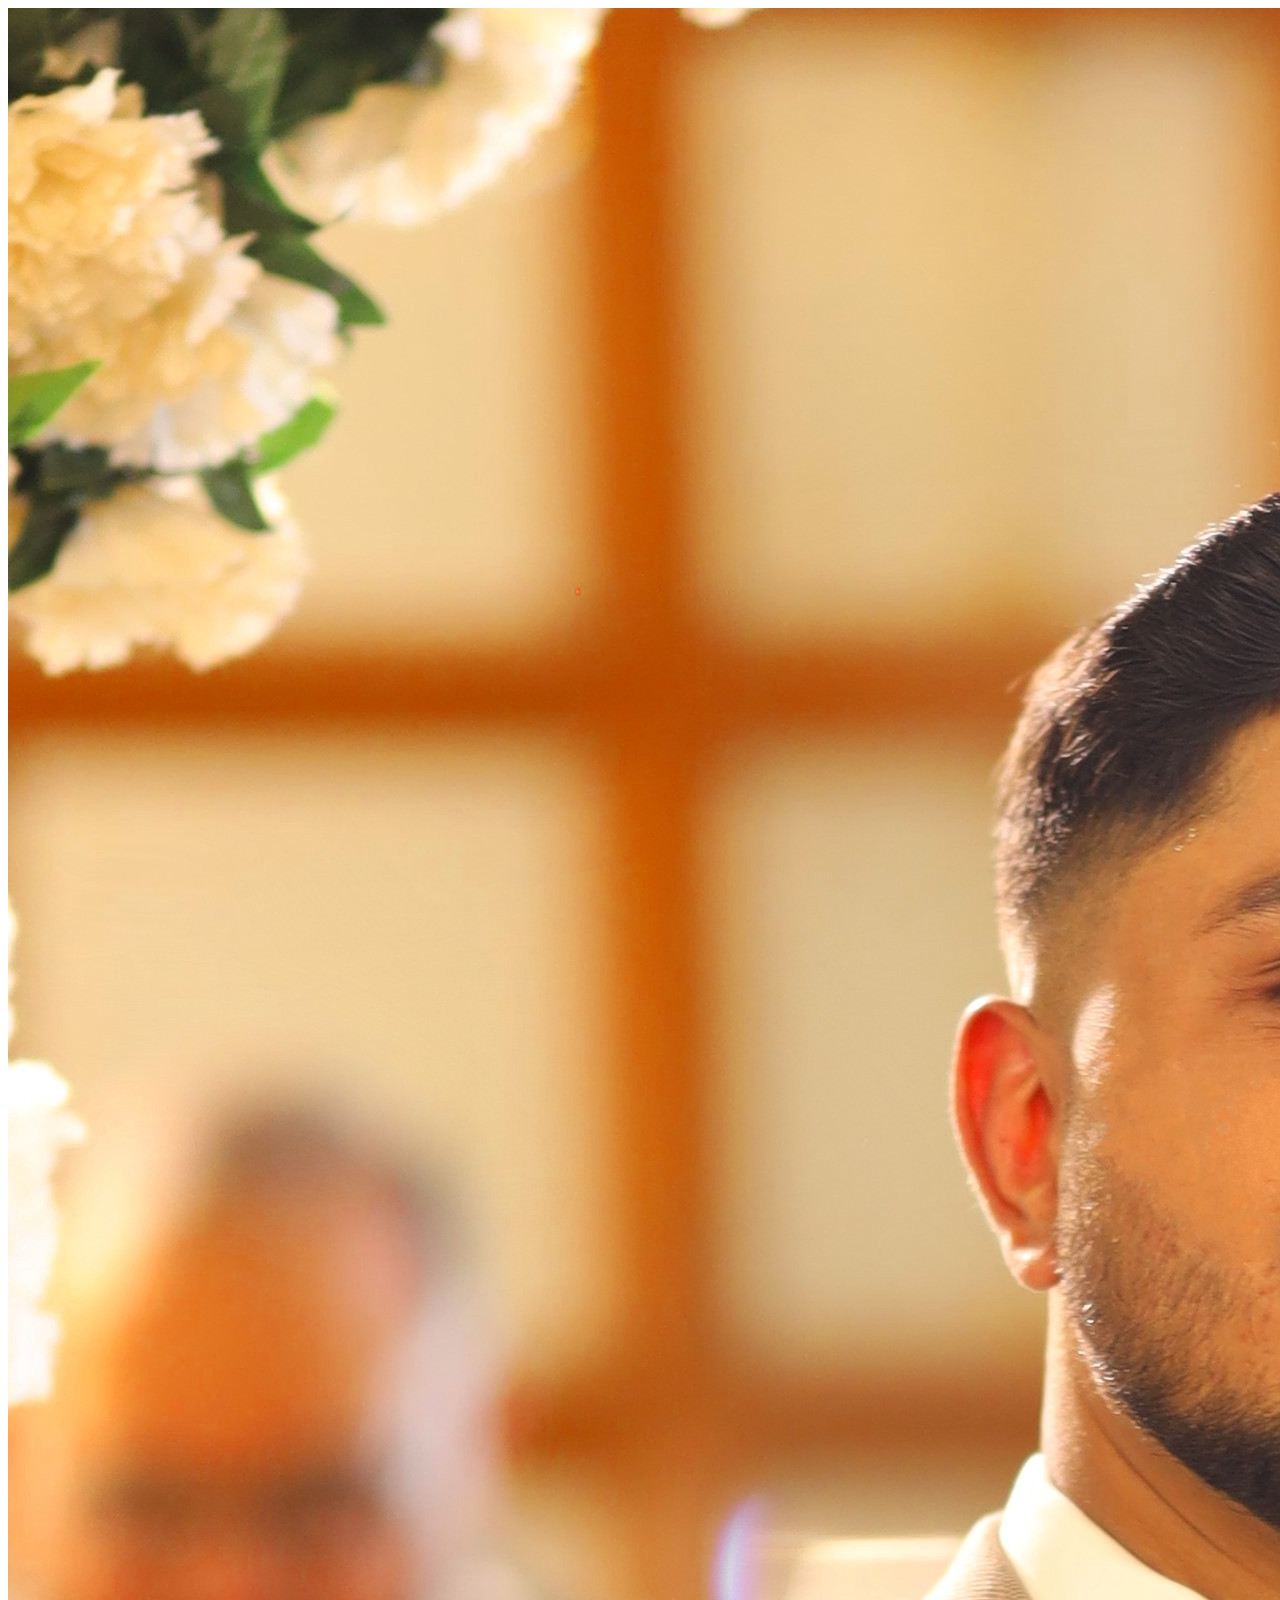
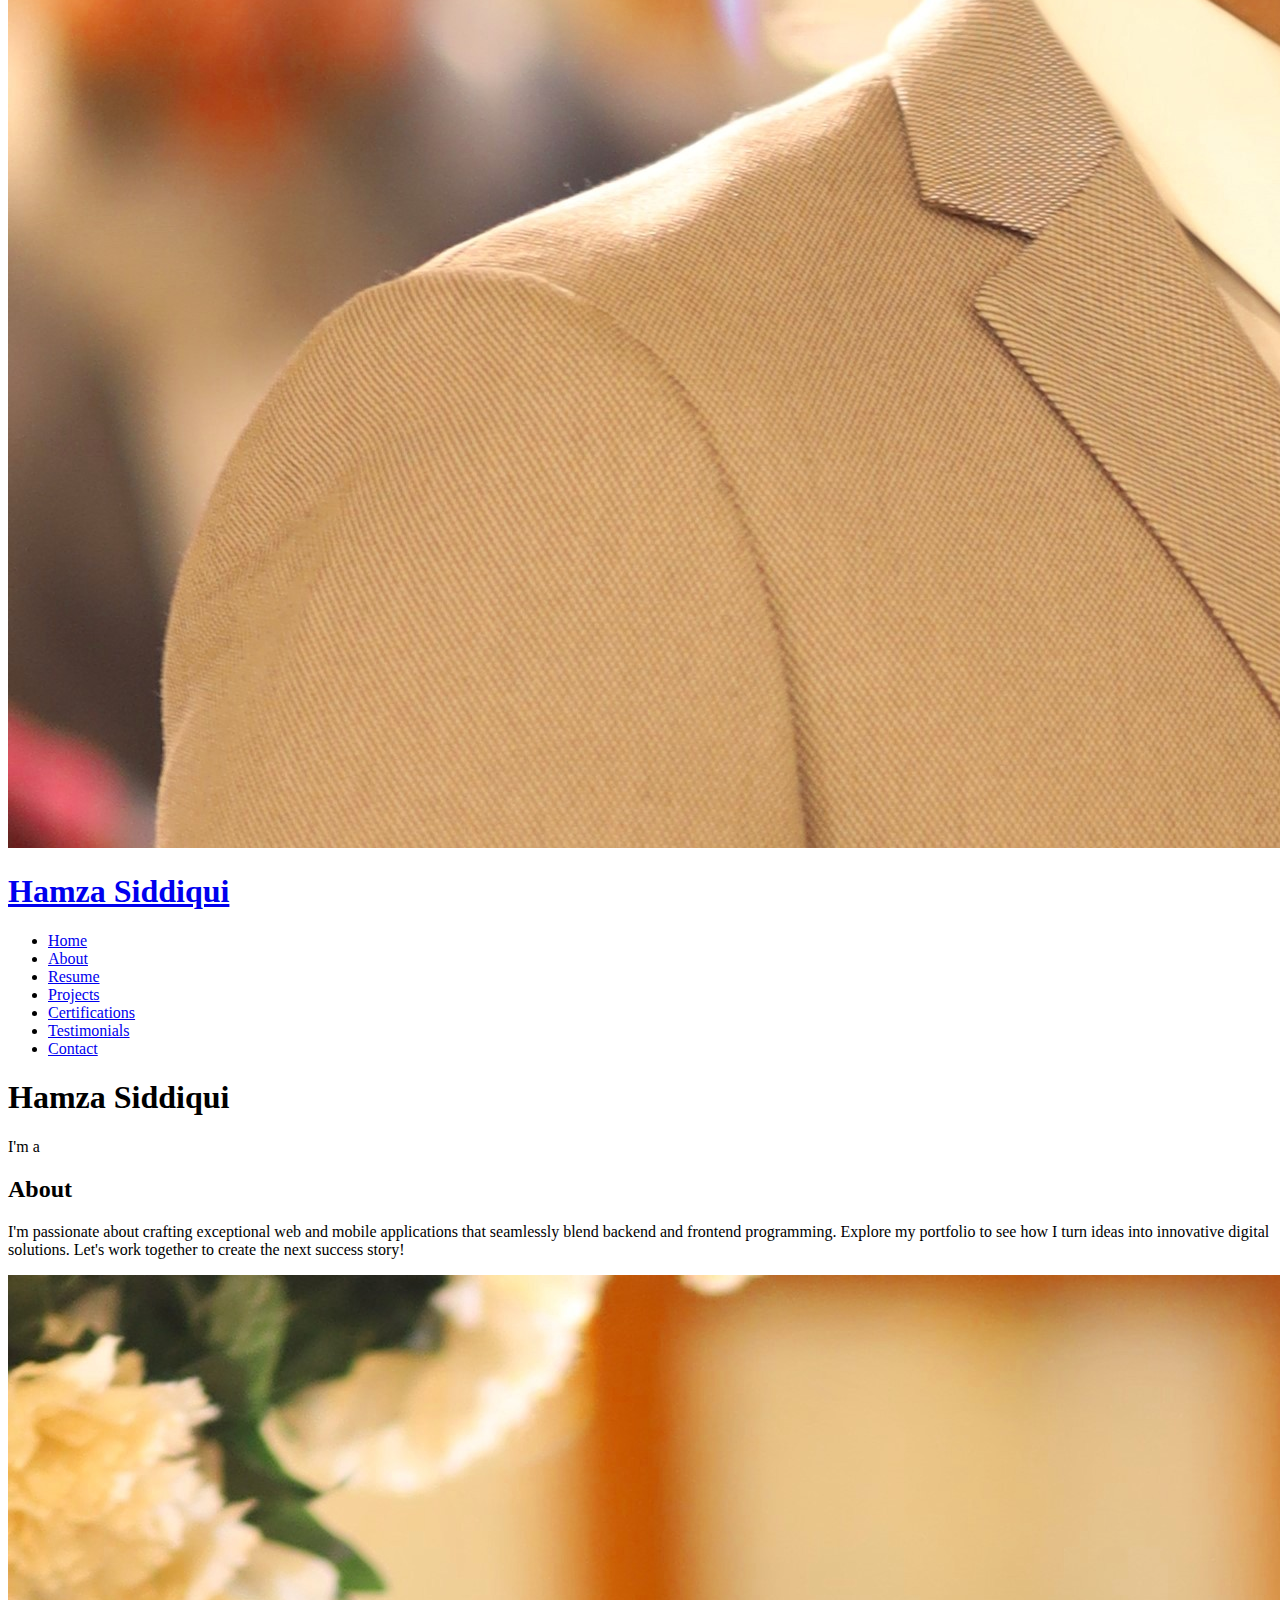
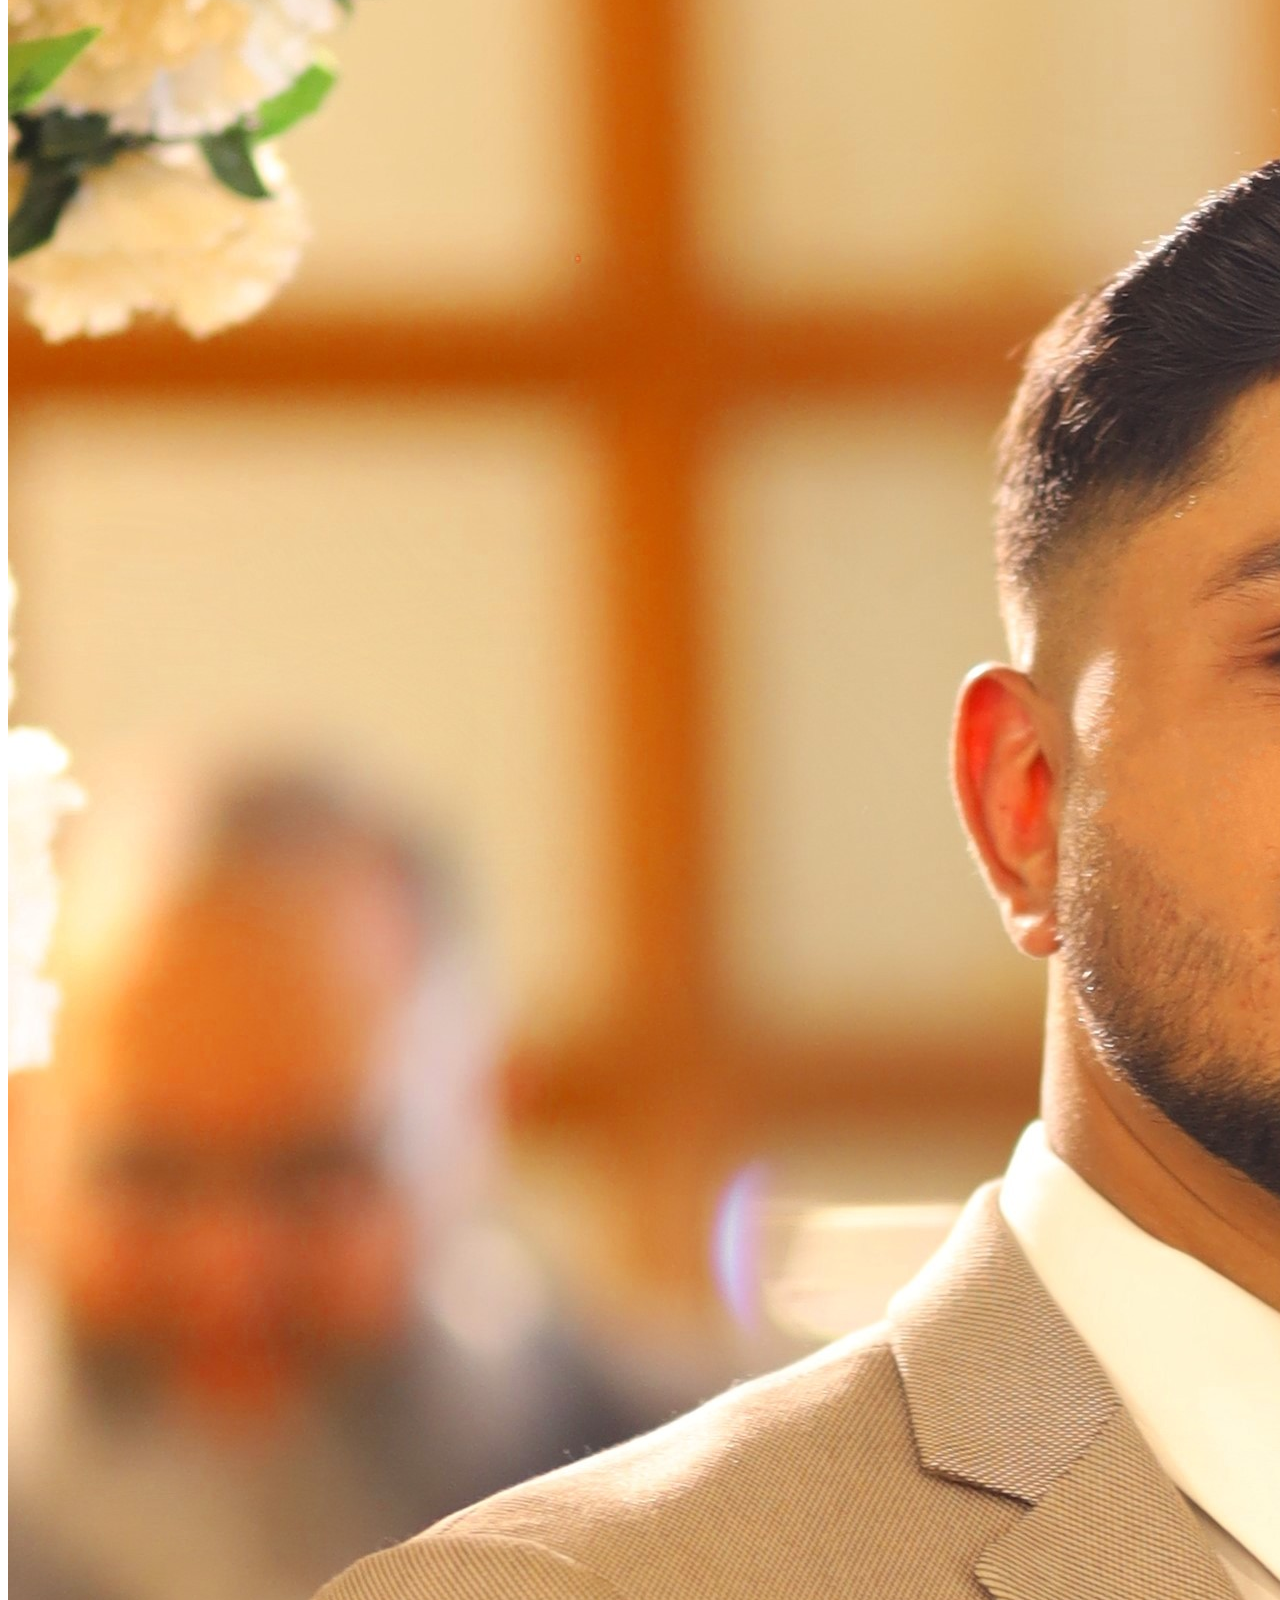
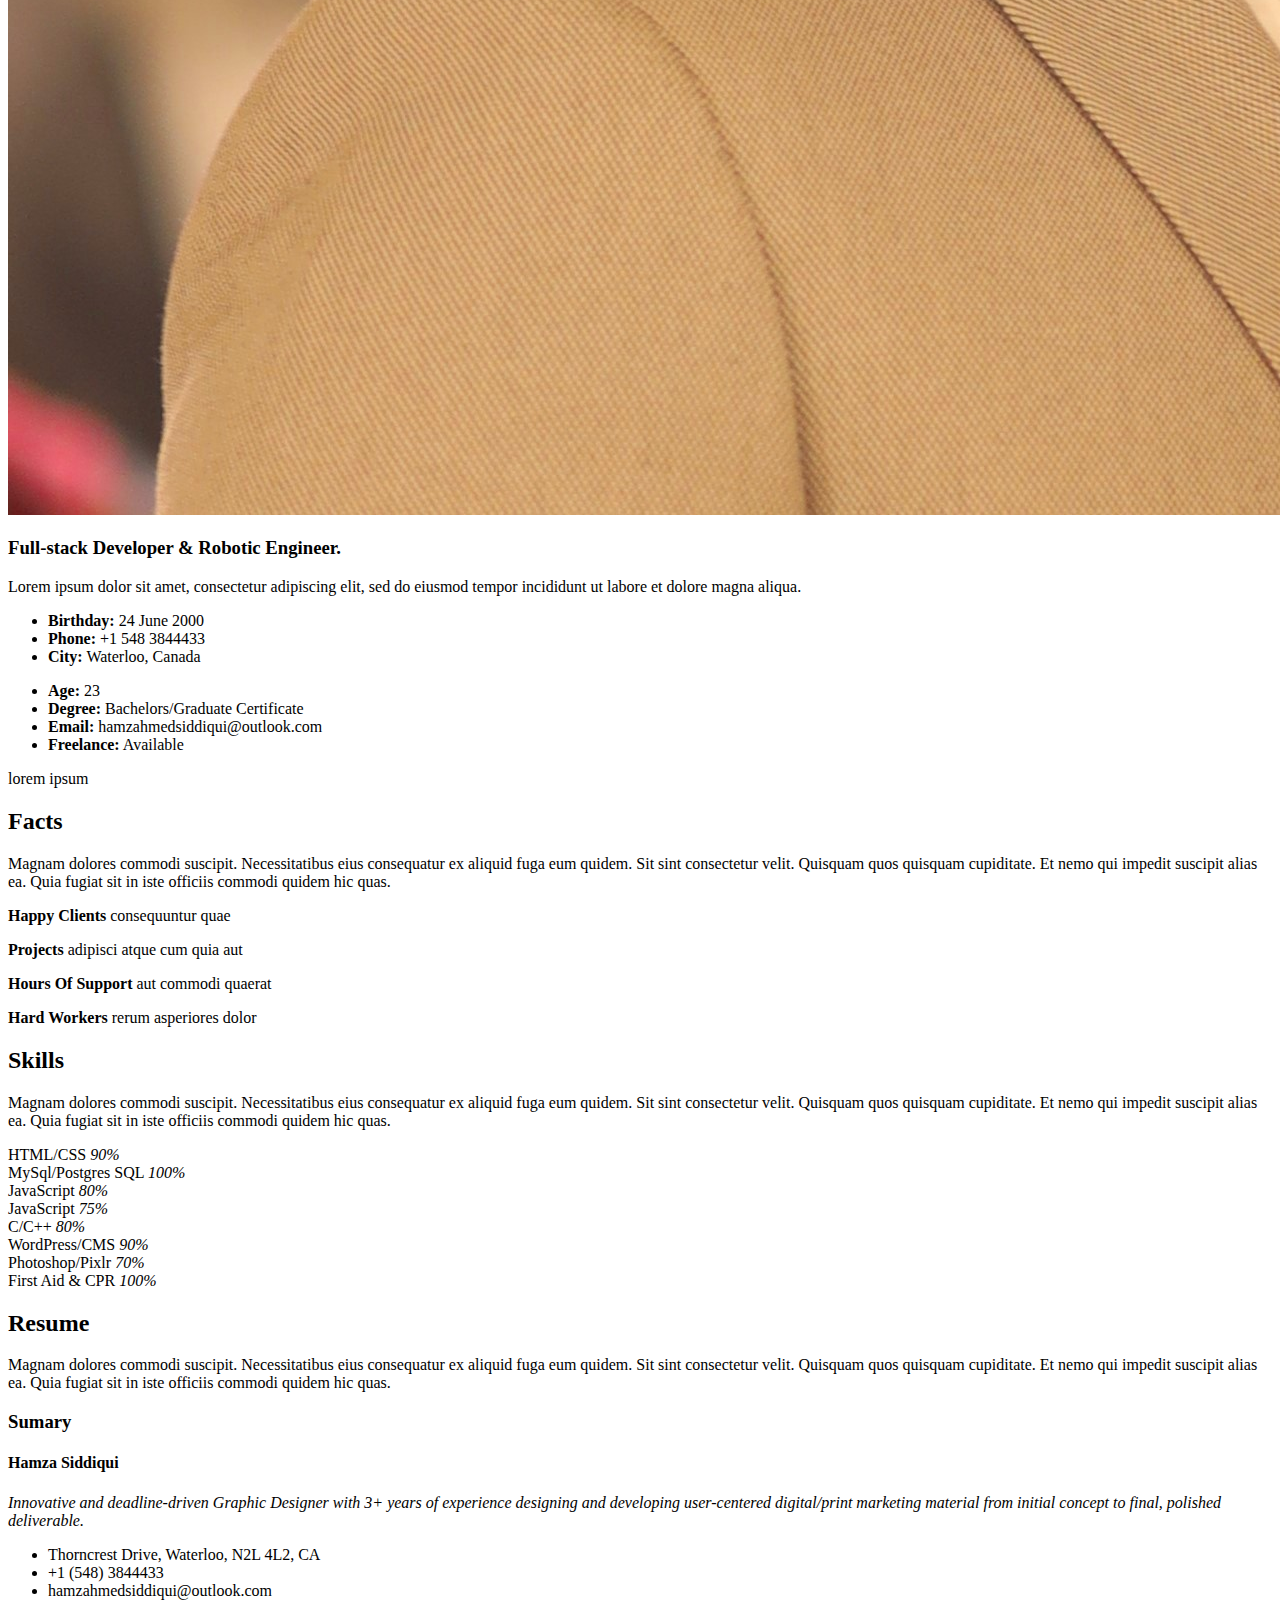
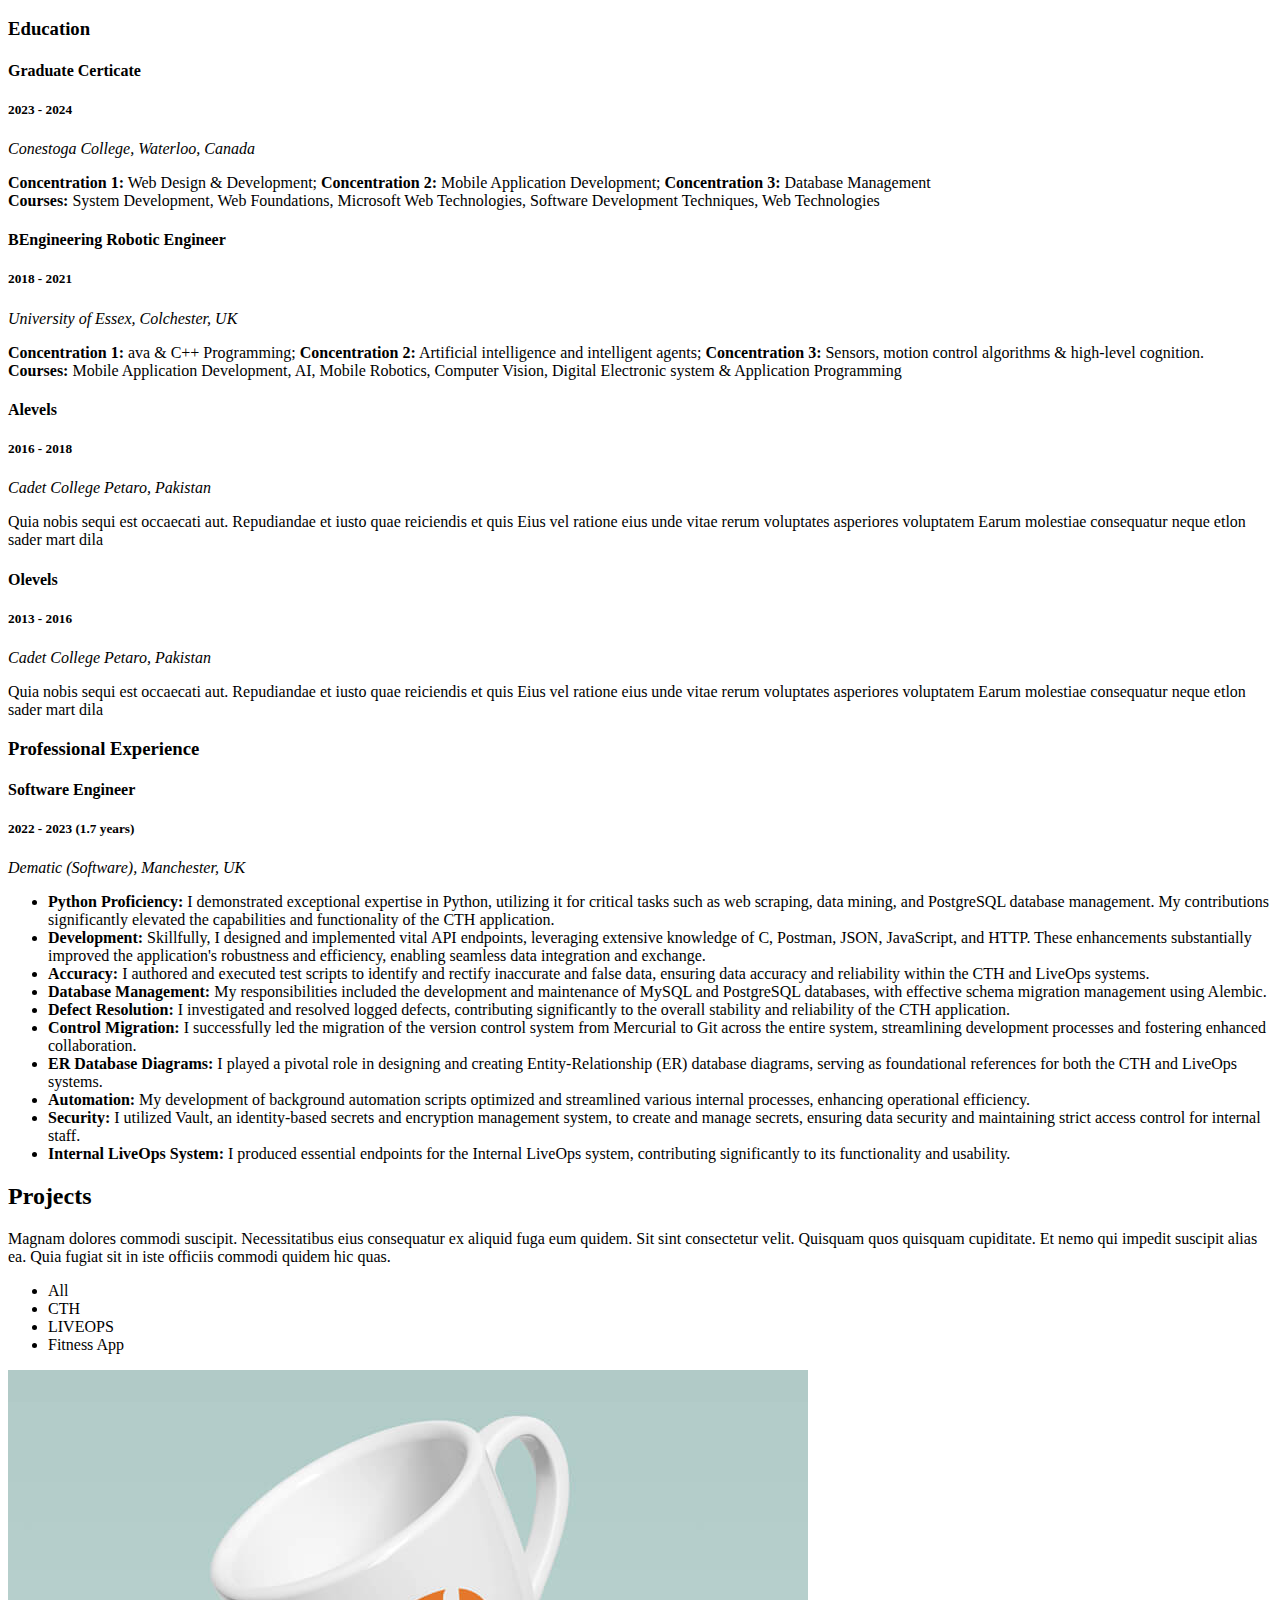
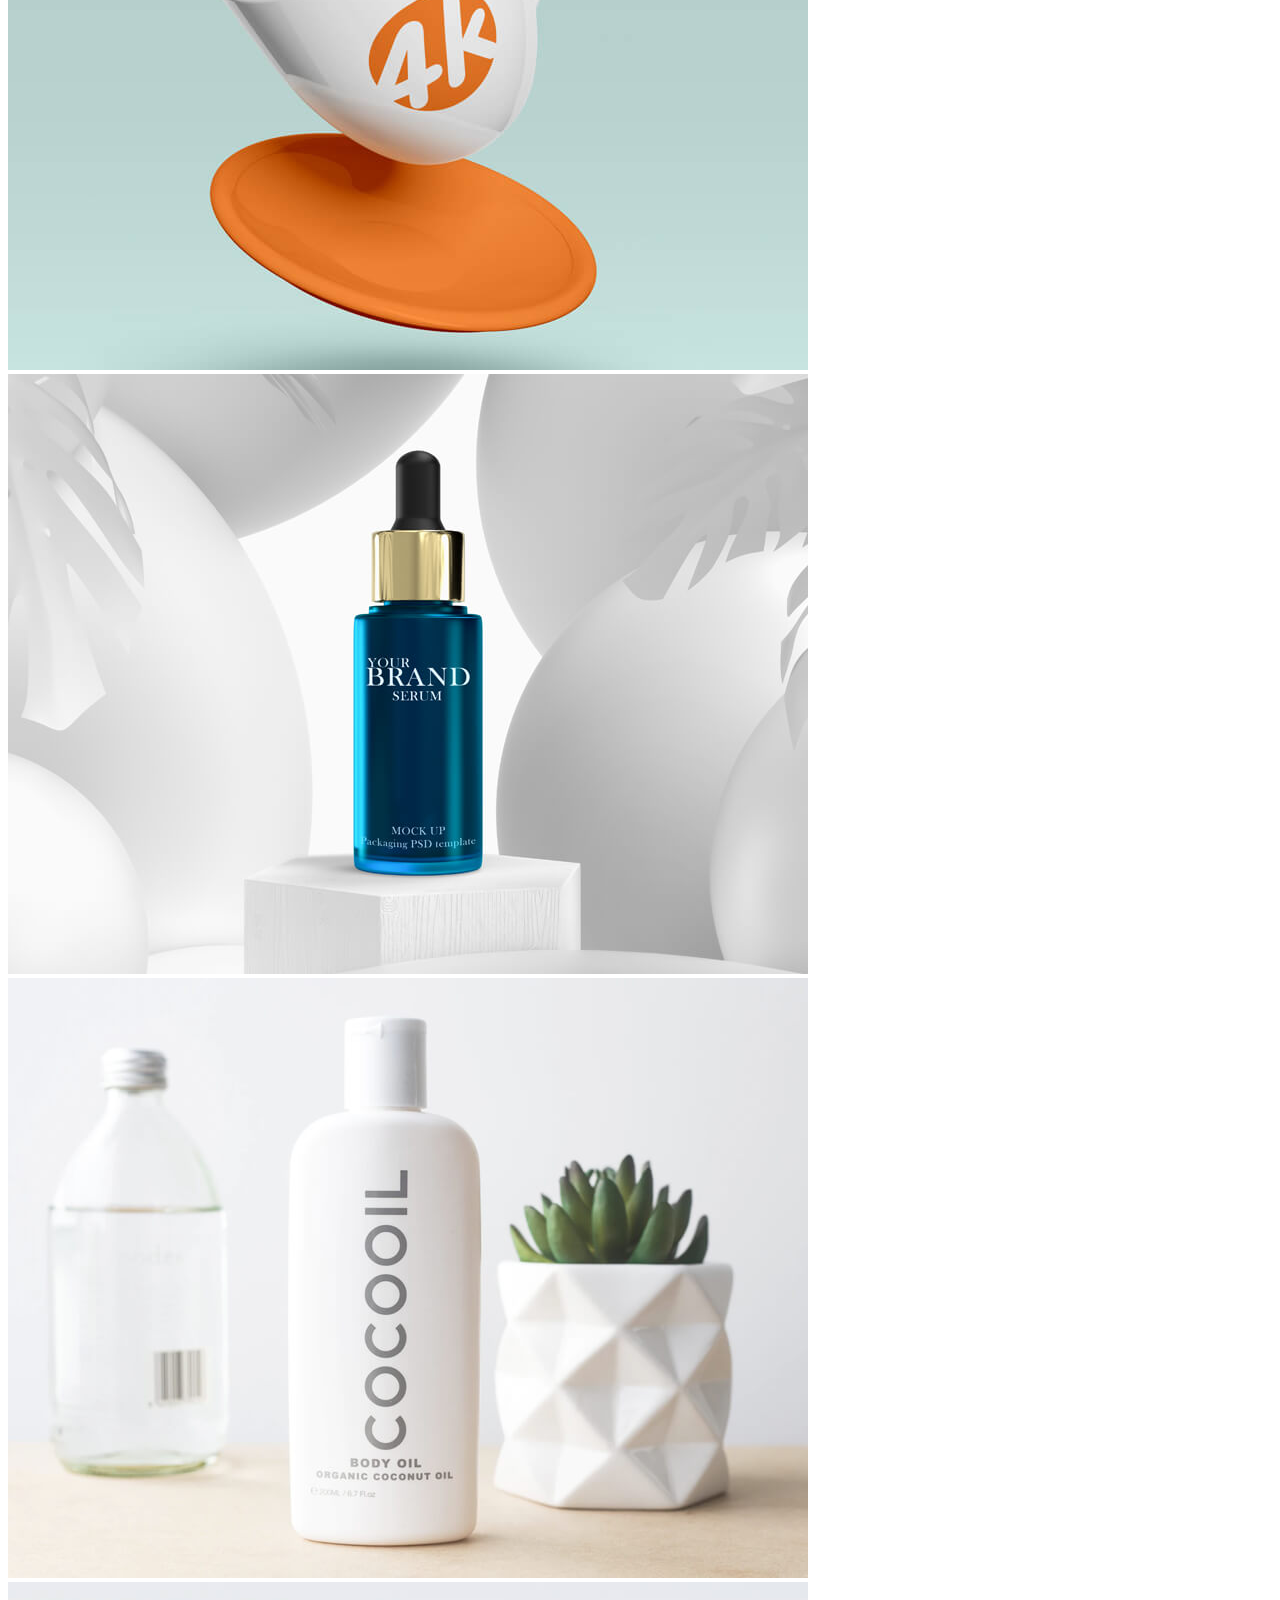
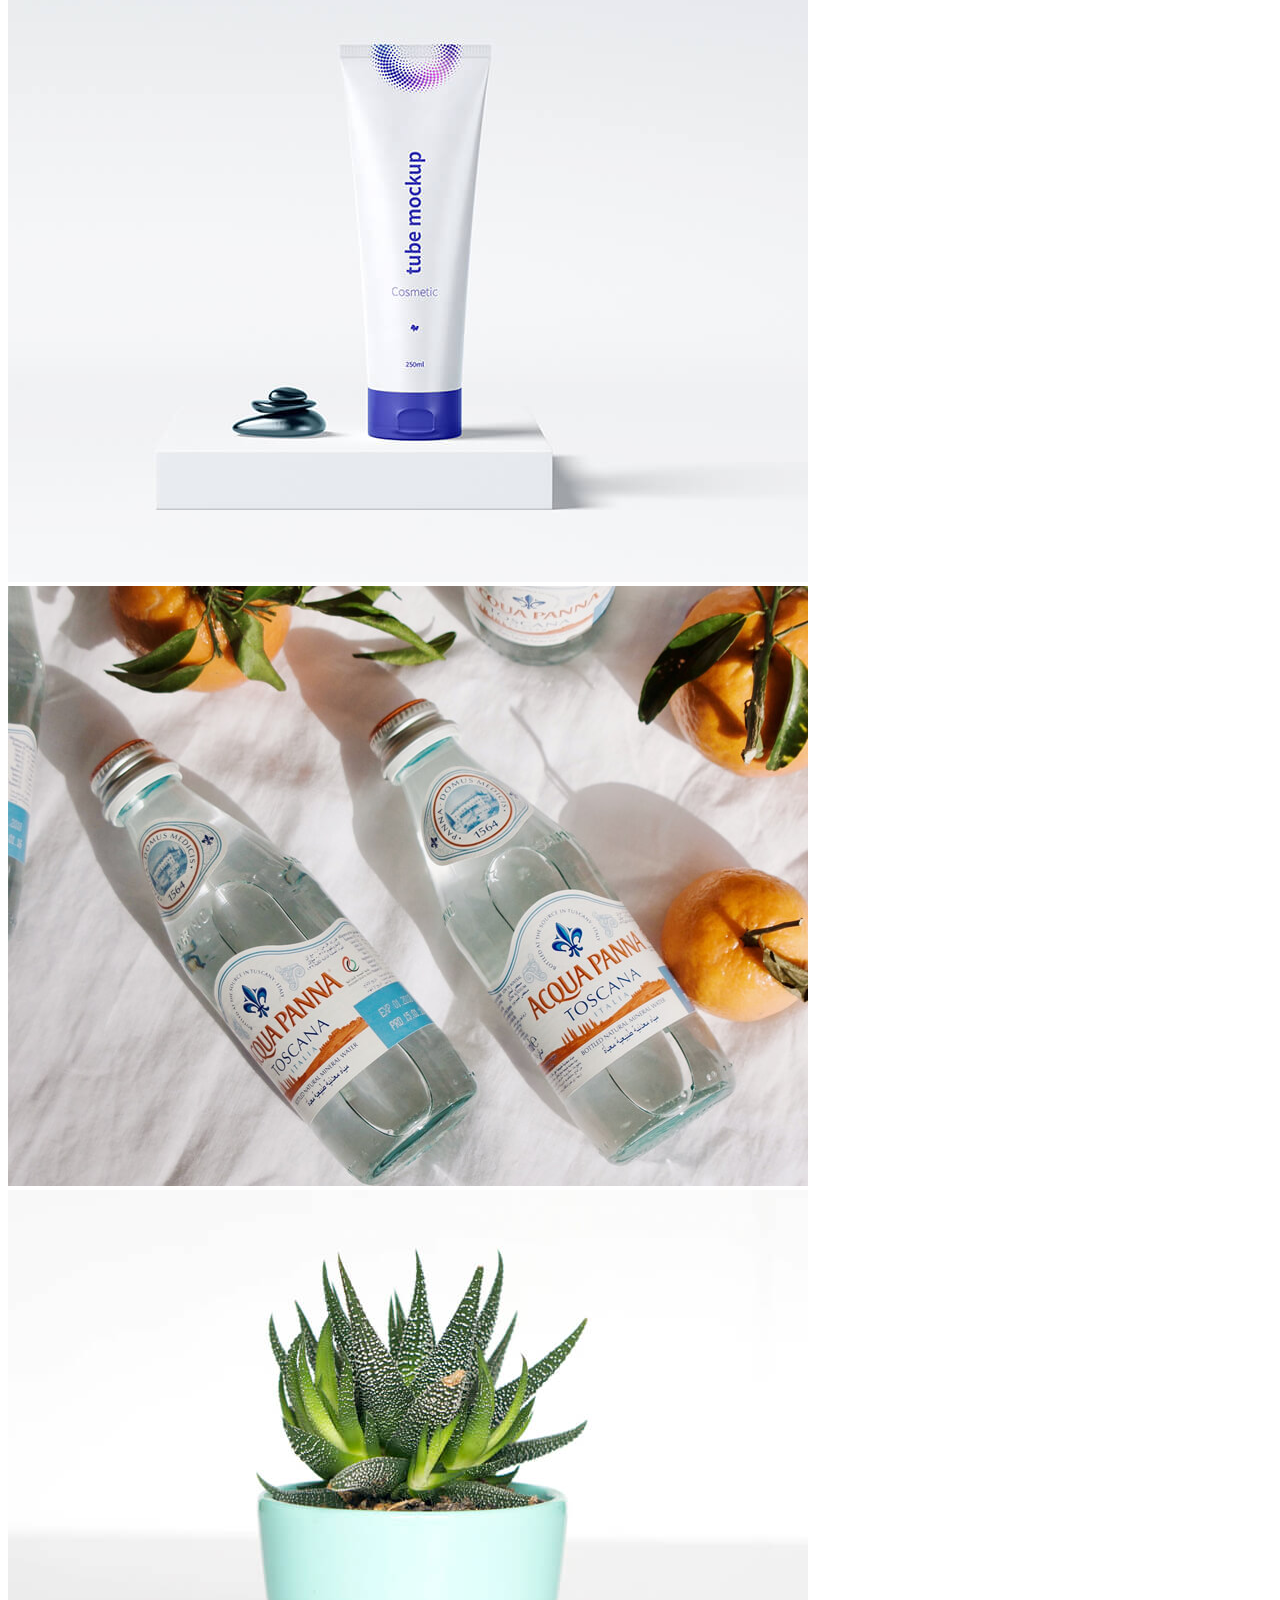
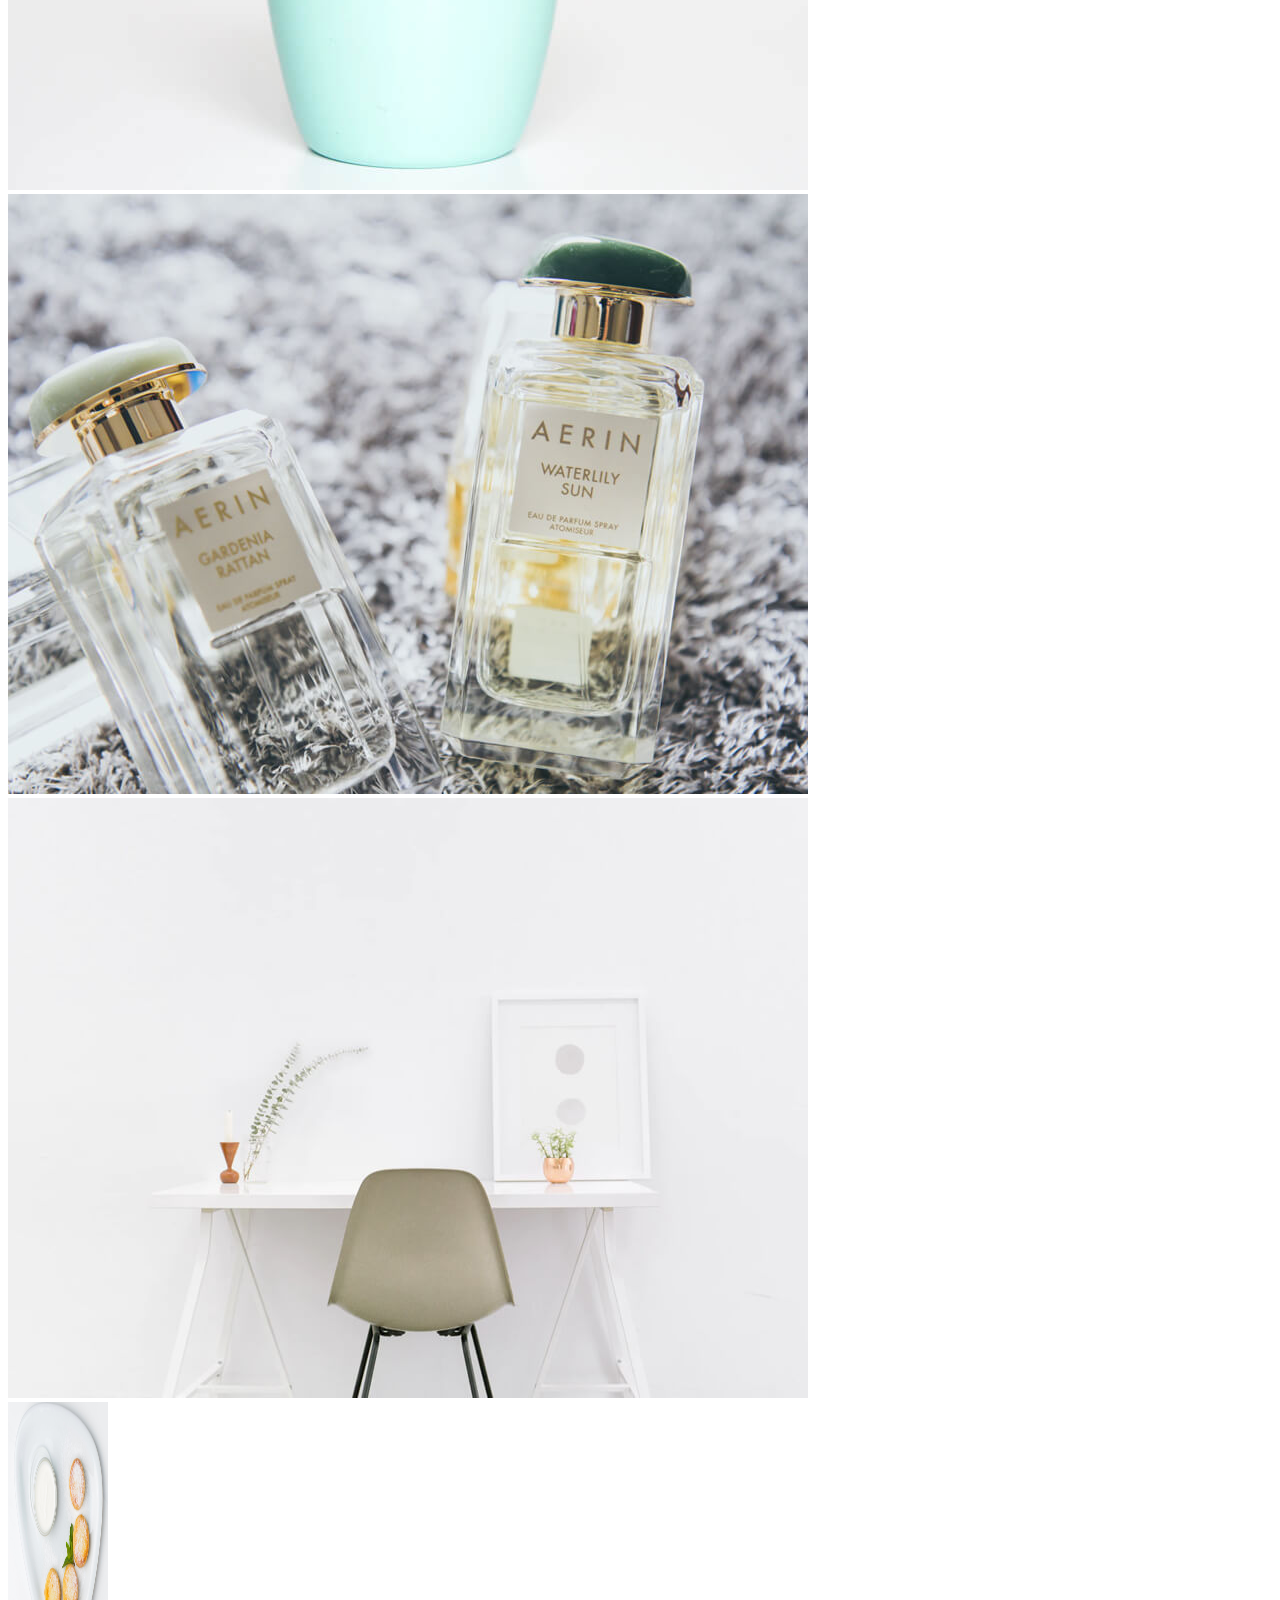
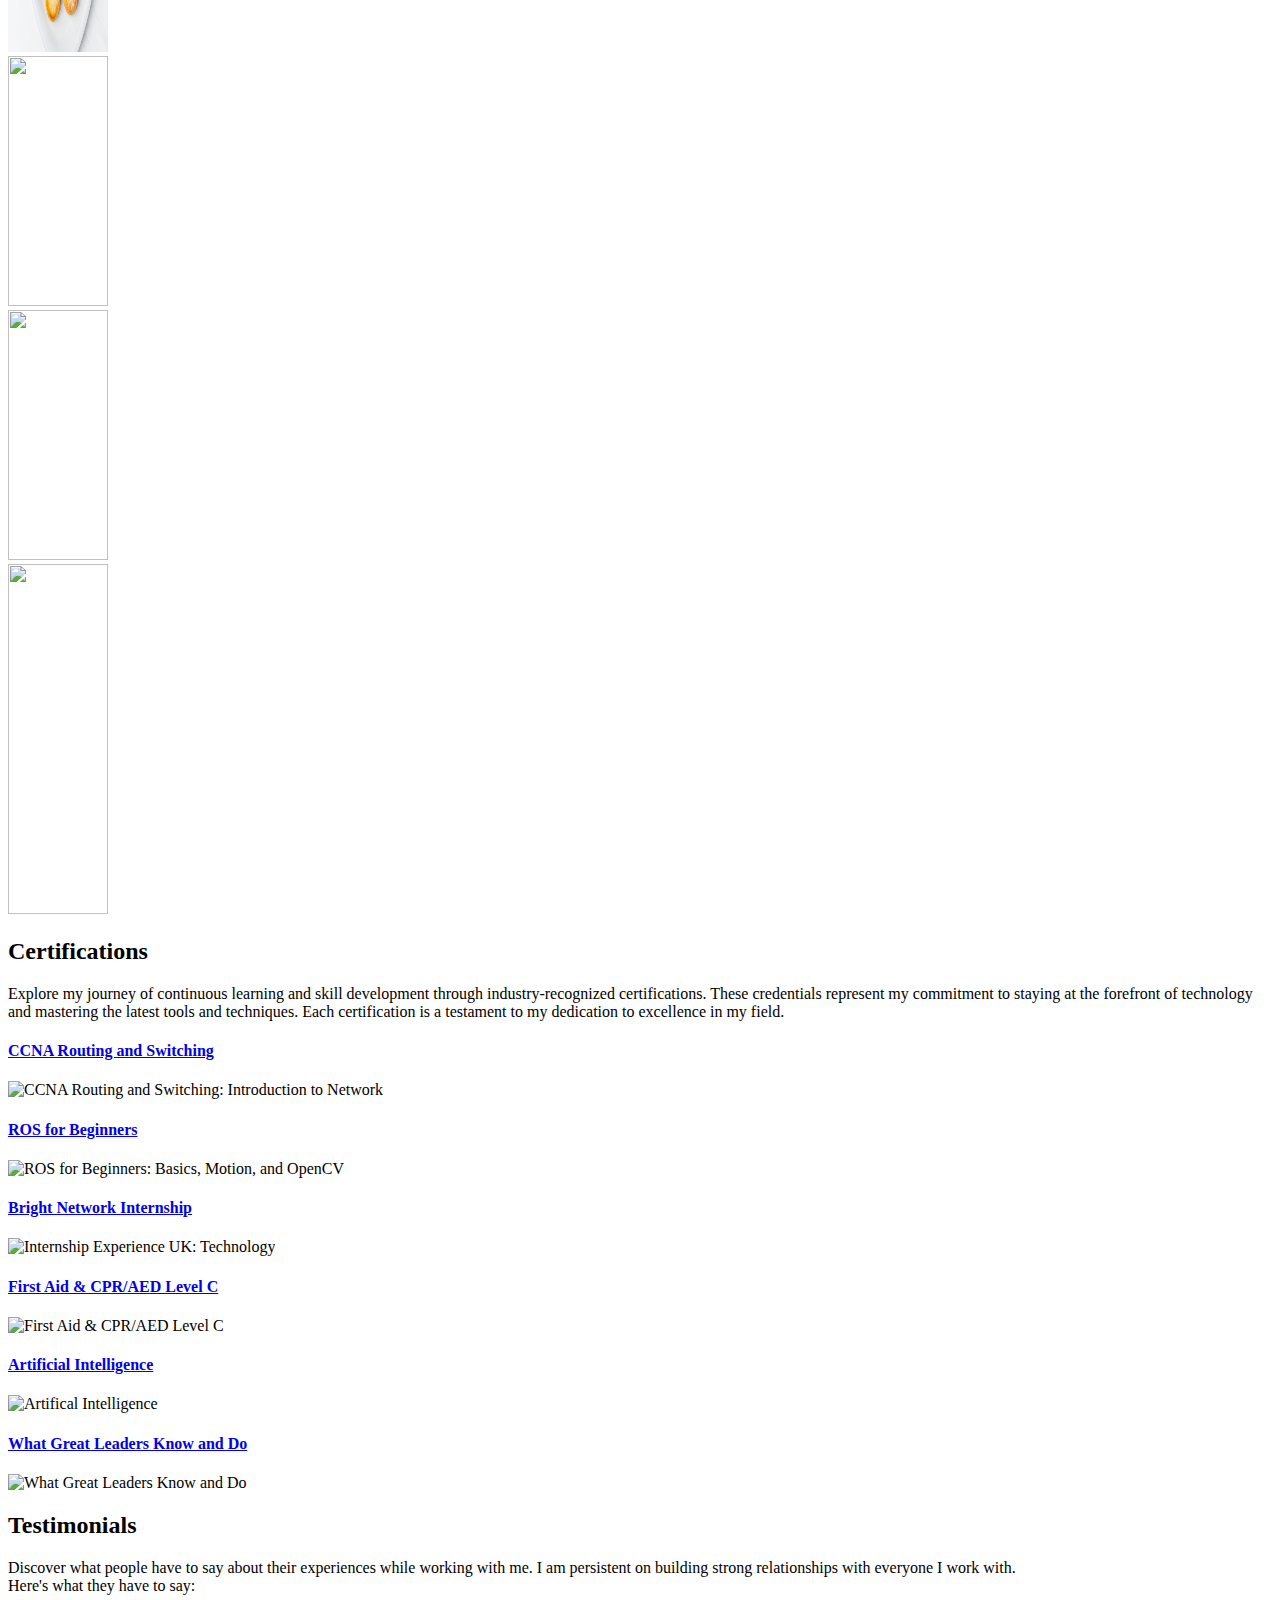
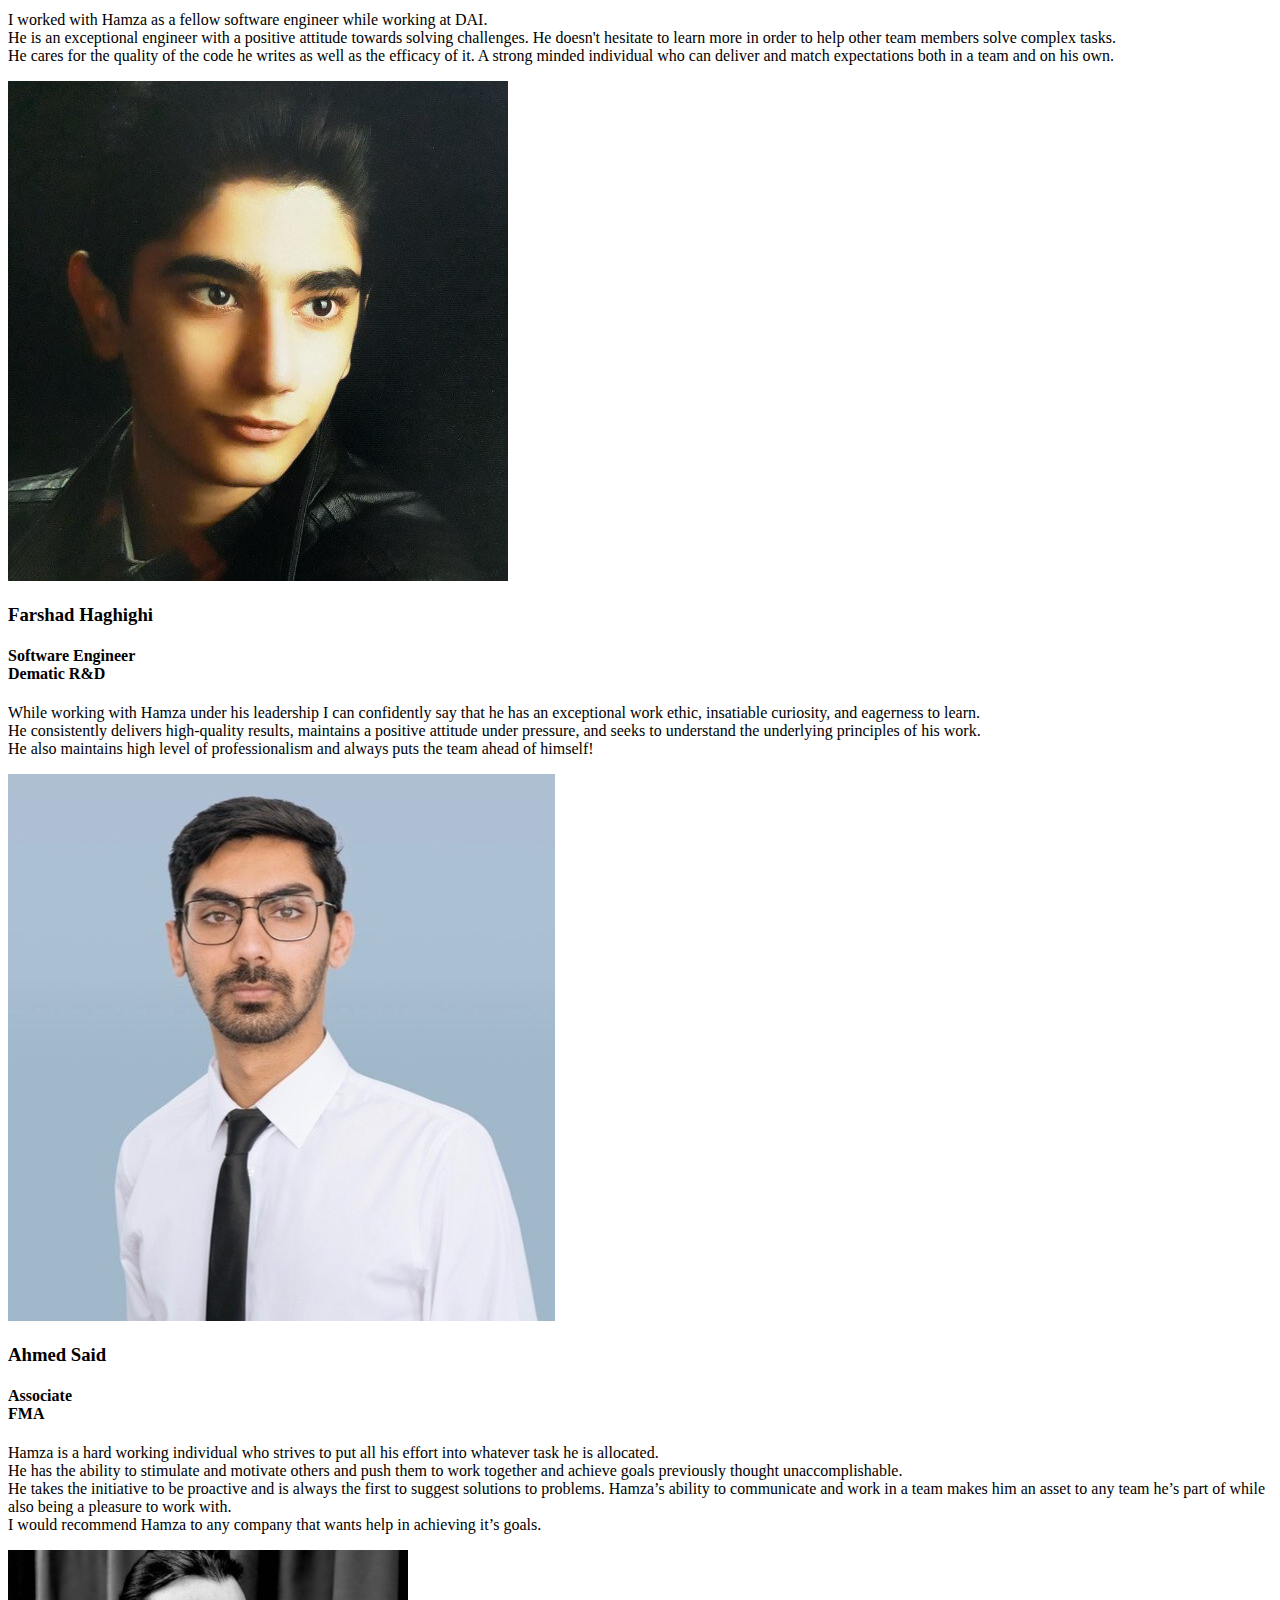
==== commit 38e21903: "fix: change software engineer to develop" ====
--- a/index.html
+++ b/index.html
@@ -63,7 +63,7 @@
           <li><a href="#about" class="nav-link scrollto"><i class="bx bx-user"></i> <span>About</span></a></li>
           <li><a href="#resume" class="nav-link scrollto"><i class="bx bx-file-blank"></i> <span>Resume</span></a></li>
           <li><a href="#project" class="nav-link scrollto"><i class="bx bx-book-content"></i> <span>Projects</span></a></li>
-          <li><a href="#services" class="nav-link scrollto"><i class="bx bx-server"></i> <span>Services</span></a></li>
+          <li><a href="#certification" class="nav-link scrollto"><i class="bx bx-server"></i> <span>Certifications</span></a></li>
           <li><a href="#testimonials" class="nav-link scrollto"><i class="bx bx-notepad"></i> <span>Testimonials</span></a></li>
           <li><a href="#contact" class="nav-link scrollto"><i class="bx bx-envelope"></i> <span>Contact</span></a></li>
         </ul>
@@ -95,7 +95,7 @@
             <img src="assets/img/profile-pic.jpg" class="img-fluid" alt="">
           </div>
           <div class="col-lg-8 pt-4 pt-lg-0 content" data-aos="fade-left">
-            <h3>Software Engineer &amp; Robotic Engineer.</h3>
+            <h3>Full-stack Developer &amp; Robotic Engineer.</h3>
             <p class="fst-italic">
               Lorem ipsum dolor sit amet, consectetur adipiscing elit, sed do eiusmod tempor incididunt ut labore et dolore
               magna aliqua.
@@ -104,7 +104,6 @@
               <div class="col-lg-6">
                 <ul>
                   <li><i class="bi bi-chevron-right"></i> <strong>Birthday:</strong> <span>24 June 2000</span></li>
-                  <li><i class="bi bi-chevron-right"></i> <strong>Website:</strong> <span>hamzasid020.github.io</span></li>
                   <li><i class="bi bi-chevron-right"></i> <strong>Phone:</strong> <span>+1 548 3844433</span></li>
                   <li><i class="bi bi-chevron-right"></i> <strong>City:</strong> <span>Waterloo, Canada</span></li>
                 </ul>
@@ -119,8 +118,7 @@
               </div>
             </div>
             <p>
-              Officiis eligendi itaque labore et dolorum mollitia officiis optio vero. Quisquam sunt adipisci omnis et ut. Nulla accusantium dolor incidunt officia tempore. Et eius omnis.
-              Cupiditate ut dicta maxime officiis quidem quia. Sed et consectetur qui quia repellendus itaque neque. Aliquid amet quidem ut quaerat cupiditate. Ab et eum qui repellendus omnis culpa magni laudantium dolores.
+              lorem ipsum
             </p>
           </div>
         </div>
@@ -283,13 +281,18 @@
               <h4>Graduate Certicate</h4>
               <h5>2023 - 2024</h5>
               <p><em>Conestoga College, Waterloo, Canada </em></p>
-              <p>Qui deserunt veniam. Et sed aliquam labore tempore sed quisquam iusto autem sit. Ea vero voluptatum qui ut dignissimos deleniti nerada porti sand markend</p>
+              <p><b>Concentration 1:</b> Web Design & Development; <b>Concentration 2:</b> Mobile Application Development;
+                <b>Concentration 3:</b> Database Management<br>
+                <b>Courses:</b> System Development, Web Foundations, Microsoft Web Technologies, Software Development Techniques, Web Technologies
+              </p>
             </div>
             <div class="resume-item">
               <h4>BEngineering Robotic Engineer</h4>
               <h5>2018 - 2021</h5>
               <p><em>University of Essex, Colchester, UK</em></p>
-              <p>Qui deserunt veniam. Et sed aliquam labore tempore sed quisquam iusto autem sit. Ea vero voluptatum qui ut dignissimos deleniti nerada porti sand markend</p>
+              <p><b>Concentration 1:</b> ava & C++ Programming; <b>Concentration 2:</b> Artificial intelligence and intelligent agents;
+                <b>Concentration 3:</b> Sensors, motion control algorithms & high-level cognition.<br>
+                <b>Courses:</b> Mobile Application Development, AI, Mobile Robotics, Computer Vision, Digital Electronic system & Application Programming
             </div>
             <div class="resume-item">
               <h4>Alevels</h4>
@@ -311,10 +314,16 @@
               <h5>2022 - 2023 (1.7 years)</h5>
               <p><em>Dematic (Software), Manchester, UK </em></p>
               <ul>
-                <li>Lead in the design, development, and implementation of the graphic, layout, and production communication materials</li>
-                <li>Delegate tasks to the 7 members of the design team and provide counsel on all aspects of the project. </li>
-                <li>Supervise the assessment of all graphic materials in order to ensure quality and accuracy of the design</li>
-                <li>Oversee the efficient use of production project budgets ranging from $2,000 - $25,000</li>
+                <li> <b>Python Proficiency:</b> I demonstrated exceptional expertise in Python, utilizing it for critical tasks such as web scraping, data mining, and PostgreSQL database management. My contributions significantly elevated the capabilities and functionality of the CTH application.</li>
+                <li> <b>Development:</b> Skillfully, I designed and implemented vital API endpoints, leveraging extensive knowledge of C, Postman, JSON, JavaScript, and HTTP. These enhancements substantially improved the application's robustness and efficiency, enabling seamless data integration and exchange.</li>
+                <li> <b>Accuracy:</b> I authored and executed test scripts to identify and rectify inaccurate and false data, ensuring data accuracy and reliability within the CTH and LiveOps systems.</li>
+                <li> <b>Database Management:</b> My responsibilities included the development and maintenance of MySQL and PostgreSQL databases, with effective schema migration management using Alembic.</li>
+                <li> <b>Defect Resolution:</b> I investigated and resolved logged defects, contributing significantly to the overall stability and reliability of the CTH application.</li>
+                <li> <b>Control Migration:</b> I successfully led the migration of the version control system from Mercurial to Git across the entire system, streamlining development processes and fostering enhanced collaboration.</li>
+                <li> <b>ER Database Diagrams:</b> I played a pivotal role in designing and creating Entity-Relationship (ER) database diagrams, serving as foundational references for both the CTH and LiveOps systems.</li>
+                <li> <b>Automation:</b>  My development of background automation scripts optimized and streamlined various internal processes, enhancing operational efficiency.</li>
+                <li> <b>Security:</b>  I utilized Vault, an identity-based secrets and encryption management system, to create and manage secrets, ensuring data security and maintaining strict access control for internal staff.</li>
+                <li> <b>Internal LiveOps System:</b>  I produced essential endpoints for the Internal LiveOps system, contributing significantly to its functionality and usability.</li>
               </ul>
             </div>
             <!-- <div class="resume-item">
@@ -349,7 +358,7 @@
               <li data-filter="*" class="filter-active">All</li>
               <li data-filter=".filter-cth">CTH</li>
               <li data-filter=".filter-liveops">LIVEOPS</li>
-              <li data-filter=".filter-web">Web</li>
+              <li data-filter=".filter-fitness-app">Fitness App</li>
             </ul>
           </div>
         </div>
@@ -361,7 +370,7 @@
               <img src="assets/img/project/project-1.jpg" class="img-fluid" alt="">
               <div class="project-links">
                 <a href="assets/img/project/project-1.jpg" data-gallery="portfolioGallery" class="project-lightbox" title="App 1"><i class="bx bx-plus"></i></a>
-                <a href="project-details.html" title="More Details"><i class="bx bx-link"></i></a>
+                <a href="#project" title="More Details"><i class="bx bx-link"></i></a>
               </div>
             </div>
           </div>
@@ -371,7 +380,7 @@
               <img src="assets/img/project/project-2.jpg" class="img-fluid" alt="">
               <div class="project-links">
                 <a href="assets/img/project/project-2.jpg" data-gallery="portfolioGallery" class="project-lightbox" title="Web 3"><i class="bx bx-plus"></i></a>
-                <a href="project-details.html" title="More Details"><i class="bx bx-link"></i></a>
+                <a href="#project" title="More Details"><i class="bx bx-link"></i></a>
               </div>
             </div>
           </div>
@@ -381,7 +390,7 @@
               <img src="assets/img/project/project-6.jpg" class="img-fluid" alt="">
               <div class="project-links">
                 <a href="assets/img/project/project-6.jpg" data-gallery="portfolioGallery" class="project-lightbox" title="App 3"><i class="bx bx-plus"></i></a>
-                <a href="project-details.html" title="More Details"><i class="bx bx-link"></i></a>
+                <a href="#project" title="More Details"><i class="bx bx-link"></i></a>
               </div>
             </div>
           </div>
@@ -391,7 +400,7 @@
               <img src="assets/img/project/project-3.jpg" class="img-fluid" alt="">
               <div class="project-links">
                 <a href="assets/img/project/project-3.jpg" data-gallery="portfolioGallery" class="project-lightbox" title="App 2"><i class="bx bx-plus"></i></a>
-                <a href="project-details.html" title="More Details"><i class="bx bx-link"></i></a>
+                <a href="#project" title="More Details"><i class="bx bx-link"></i></a>
               </div>
             </div>
           </div>
@@ -401,7 +410,7 @@
               <img src="assets/img/project/project-7.jpg" class="img-fluid" alt="">
               <div class="project-links">
                 <a href="assets/img/project/project-7.jpg" data-gallery="portfolioGallery" class="project-lightbox" title="Card 1"><i class="bx bx-plus"></i></a>
-                <a href="project-details.html" title="More Details"><i class="bx bx-link"></i></a>
+                <a href="#project" title="More Details"><i class="bx bx-link"></i></a>
               </div>
             </div>
           </div>
@@ -411,7 +420,7 @@
               <img src="assets/img/project/project-4.jpg" class="img-fluid" alt="">
               <div class="project-links">
                 <a href="assets/img/project/project-4.jpg" data-gallery="portfolioGallery" class="project-lightbox" title="Card 2"><i class="bx bx-plus"></i></a>
-                <a href="project-details.html" title="More Details"><i class="bx bx-link"></i></a>
+                <a href="#project" title="More Details"><i class="bx bx-link"></i></a>
               </div>
             </div>
           </div>
@@ -421,7 +430,7 @@
               <img src="assets/img/project/project-5.jpg" class="img-fluid" alt="">
               <div class="project-links">
                 <a href="assets/img/project/project-5.jpg" data-gallery="portfolioGallery" class="project-lightbox" title="Web 2"><i class="bx bx-plus"></i></a>
-                <a href="project-details.html" title="More Details"><i class="bx bx-link"></i></a>
+                <a href="#project" title="More Details"><i class="bx bx-link"></i></a>
               </div>
             </div>
           </div>
@@ -429,20 +438,50 @@
 
           <div class="col-lg-4 col-md-6 project-item filter-liveops">
             <div class="project-wrap">
-              <img src="assets/img/project/project-8.jpg" class="img-fluid" alt="">
+              <img src="assets/img/project/project-8.jpg" class="img-fluid" alt="" >
               <div class="project-links">
                 <a href="assets/img/project/project-8.jpg" data-gallery="portfolioGallery" class="project-lightbox" title="Card 3"><i class="bx bx-plus"></i></a>
-                <a href="project-details.html" title="More Details"><i class="bx bx-link"></i></a>
-              </div>
-            </div>
-          </div>
-
-          <div class="col-lg-4 col-md-6 project-item filter-web">
-            <div class="project-wrap">
-              <img src="assets/img/project/project-9.jpg" class="img-fluid" alt="">
+                <a href="#project" title="More Details"><i class="bx bx-link"></i></a>
+              </div>
+            </div>
+          </div>
+
+          <div class="col-lg-4 col-md-6 project-item filter-fitness-app">
+            <div class="project-wrap">
+              <img src="assets/img/project/project-9.jpg" class="img-fluid" alt="" style="width: 100px; height: 250px;">
               <div class="project-links">
                 <a href="assets/img/project/project-9.jpg" data-gallery="portfolioGallery" class="project-lightbox" title="Web 3"><i class="bx bx-plus"></i></a>
-                <a href="project-details.html" title="More Details"><i class="bx bx-link"></i></a>
+                <a href="#project" title="More Details"><i class="bx bx-link"></i></a>
+              </div>
+            </div>
+          </div>
+
+          <div class="col-lg-4 col-md-6 project-item filter-fitness-app">
+            <div class="project-wrap">
+              <img src="assets/img/project/project-10.jpg" class="img-fluid" alt="" style="width: 100px; height: 250px;">
+              <div class="project-links">
+                <a href="assets/img/project/project-10.jpg" data-gallery="portfolioGallery" class="project-lightbox" title="Web 3"><i class="bx bx-plus"></i></a>
+                <a href="#project" title="More Details"><i class="bx bx-link"></i></a>
+              </div>
+            </div>
+          </div>
+
+          <div class="col-lg-4 col-md-6 project-item filter-fitness-app">
+            <div class="project-wrap">
+              <img src="assets/img/project/project-11.jpg" class="img-fluid" alt="" style="width: 100px; height: 250px;">
+              <div class="project-links">
+                <a href="assets/img/project/project-11.jpg" data-gallery="portfolioGallery" class="project-lightbox" title="Web 3"><i class="bx bx-plus"></i></a>
+                <a href="#project" title="More Details"><i class="bx bx-link"></i></a>
+              </div>
+            </div>
+          </div>
+
+          <div class="col-lg-4 col-md-6 project-item filter-fitness-app">
+            <div class="project-wrap">
+              <img src="assets/img/project/project-12.jpg" class="img-fluid" alt="" style="width: 100px; height: 350px;">
+              <div class="project-links">
+                <a href="assets/img/project/project-12.jpg" data-gallery="portfolioGallery" class="project-lightbox" title="Web 3"><i class="bx bx-plus"></i></a>
+                <a href="#project" title="More Details"><i class="bx bx-link"></i></a>
               </div>
             </div>
           </div>
@@ -452,50 +491,82 @@
       </div>
     </section><!-- End Projects Section -->
 
-    <!-- ======= Services Section ======= -->
-    <section id="services" class="services">
+    <!-- ======= Certification Section ======= -->
+    <section id="certification" class="certification">
       <div class="container">
 
         <div class="section-title">
-          <h2>Services</h2>
-          <p>Magnam dolores commodi suscipit. Necessitatibus eius consequatur ex aliquid fuga eum quidem. Sit sint consectetur velit. Quisquam quos quisquam cupiditate. Et nemo qui impedit suscipit alias ea. Quia fugiat sit in iste officiis commodi quidem hic quas.</p>
+          <h2>Certifications</h2>
+          <p>Explore my journey of continuous learning and skill development through industry-recognized certifications. These credentials represent my commitment to staying at the forefront of technology and mastering the latest tools and techniques. Each certification is a testament to my dedication to excellence in my field.</p>
         </div>
 
         <div class="row">
           <div class="col-lg-4 col-md-6 icon-box" data-aos="fade-up">
-            <div class="icon"><i class="bi bi-briefcase"></i></div>
-            <h4 class="title"><a href="">Lorem Ipsum</a></h4>
-            <p class="description">Voluptatum deleniti atque corrupti quos dolores et quas molestias excepturi sint occaecati cupiditate non provident</p>
-          </div>
-          <div class="col-lg-4 col-md-6 icon-box" data-aos="fade-up" data-aos-delay="100">
-            <div class="icon"><i class="bi bi-card-checklist"></i></div>
-            <h4 class="title"><a href="">Dolor Sitema</a></h4>
-            <p class="description">Minim veniam, quis nostrud exercitation ullamco laboris nisi ut aliquip ex ea commodo consequat tarad limino ata</p>
-          </div>
+            <div class="icon"><i class="bi bi-router"></i></div>
+            <h4 class="title"><a href="https://shorturl.at/novxF" target="_blank"> CCNA Routing and Switching </a></h4>
+            <img class="description" src="assets/img/certifications/certificate-3.jpg" alt="CCNA Routing and Switching: Introduction to Network" width="200" height="120">
+            <div class="certification-links">
+              <a href="assets/img/certifications/certificate-3.jpg" data-gallery="portfolioGallery" class="project-lightbox" title="CCNA Routing and Switching: Introduction to Network"><i class="bx bx-plus"></i></a>
+              <a href="https://shorturl.at/novxF" target="_blank" title="More Details"><i class="bx bx-link"></i></a>
+            </div>
+            <!-- <p class="description">Voluptatum deleniti atque corrupti quos dolores et quas molestias excepturi sint occaecati cupiditate non provident</p> -->
+          </div>
+
+          <div class="col-lg-4 col-md-6 icon-box" data-aos="fade-up" data-aos-delay="120">
+            <div class="icon"><i class="bi bi-robot"></i></div>
+            <h4 class="title"><a href="https://shorturl.at/hOVYZ" target="_blank" >ROS for Beginners</a></h4>
+            <img class="description" src="assets/img/certifications/certificate-8.jpg" alt="ROS for Beginners: Basics, Motion, and OpenCV" width="200" height="120">
+            <div class="certification-links">
+              <a href="assets/img/certifications/certificate-8.jpg" data-gallery="portfolioGallery" class="project-lightbox" title="ROS for Beginners: Basics, Motion, and OpenCV"><i class="bx bx-plus"></i></a>
+              <a href="https://shorturl.at/hOVYZ" target="_blank" title="More Details"><i class="bx bx-link"></i></a>
+            </div>
+            <!-- <p class="description">Minim veniam, quis nostrud exercitation ullamco laboris nisi ut aliquip ex ea commodo consequat tarad limino ata</p> -->
+          </div>
+
           <div class="col-lg-4 col-md-6 icon-box" data-aos="fade-up" data-aos-delay="200">
             <div class="icon"><i class="bi bi-bar-chart"></i></div>
-            <h4 class="title"><a href="">Sed ut perspiciatis</a></h4>
-            <p class="description">Duis aute irure dolor in reprehenderit in voluptate velit esse cillum dolore eu fugiat nulla pariatur</p>
+            <h4 class="title"><a href="https://shorturl.at/aMZ57" target="_blank" >Bright Network Internship</a></h4>
+            <img class="description" src="assets/img/certifications/certificate-7.jpg" alt="Internship Experience UK: Technology" width="200" height="120">
+            <div class="certification-links">
+              <a href="assets/img/certifications/certificate-7.jpg" data-gallery="portfolioGallery" class="project-lightbox" title="Internship Experience UK: Technology"><i class="bx bx-plus"></i></a>
+              <a href="https://shorturl.at/aMZ57" target="_blank" title="More Details"><i class="bx bx-link"></i></a>
+            </div>
+            <!-- <p class="description">Duis aute irure dolor in reprehenderit in voluptate velit esse cillum dolore eu fugiat nulla pariatur</p> -->
           </div>
           <div class="col-lg-4 col-md-6 icon-box" data-aos="fade-up" data-aos-delay="300">
-            <div class="icon"><i class="bi bi-binoculars"></i></div>
-            <h4 class="title"><a href="">Magni Dolores</a></h4>
-            <p class="description">Excepteur sint occaecat cupidatat non proident, sunt in culpa qui officia deserunt mollit anim id est laborum</p>
+            <div class="icon"><i class="bi bi-heart-pulse"></i></div>
+            <h4 class="title"><a href="https://shorturl.at/qxDN0" target="_blank">First Aid & CPR/AED Level C</a></h4>
+            <img class="description" src="assets/img/certifications/certificate-4.jpg" alt="First Aid & CPR/AED Level C" width="200" height="120">
+            <div class="certification-links">
+              <a href="assets/img/certifications/certificate-4.jpg" data-gallery="portfolioGallery" class="project-lightbox" title="First Aid & CPR/AED Level C"><i class="bx bx-plus"></i></a>
+              <a href="https://shorturl.at/qxDN0"  target="_blank" title="More Details"><i class="bx bx-link"></i></a>
+            </div>
+            <!-- <p class="description">Excepteur sint occaecat cupidatat non proident, sunt in culpa qui officia deserunt mollit anim id est laborum</p> -->
           </div>
           <div class="col-lg-4 col-md-6 icon-box" data-aos="fade-up" data-aos-delay="400">
-            <div class="icon"><i class="bi bi-brightness-high"></i></div>
-            <h4 class="title"><a href="">Nemo Enim</a></h4>
-            <p class="description">At vero eos et accusamus et iusto odio dignissimos ducimus qui blanditiis praesentium voluptatum deleniti atque</p>
+            <div class="icon"><i class="bi bi-cpu"></i></div>
+            <h4 class="title"><a href="https://shorturl.at/hmBJ1"  target="_blank">Artificial Intelligence</a></h4>
+            <img class="description" src="assets/img/certifications/certificate-2.jpg" alt="Artifical Intelligence" width="200" height="120">
+            <div class="certification-links">
+              <a href="assets/img/certifications/certificate-2.jpg" data-gallery="portfolioGallery" class="project-lightbox" title="Artifical Intelligence"><i class="bx bx-plus"></i></a>
+              <a href="https://shorturl.at/hmBJ1"  target="_blank" title="More Details"><i class="bx bx-link"></i></a>
+            </div>
+            <!-- <p class="description">At vero eos et accusamus et iusto odio dignissimos ducimus qui blanditiis praesentium voluptatum deleniti atque</p> -->
           </div>
           <div class="col-lg-4 col-md-6 icon-box" data-aos="fade-up" data-aos-delay="500">
-            <div class="icon"><i class="bi bi-calendar4-week"></i></div>
-            <h4 class="title"><a href="">Eiusmod Tempor</a></h4>
-            <p class="description">Et harum quidem rerum facilis est et expedita distinctio. Nam libero tempore, cum soluta nobis est eligendi</p>
-          </div>
-        </div>
-
-      </div>
-    </section><!-- End Services Section -->
+            <div class="icon"><i class="bi bi-trophy"></i></div>
+            <h4 class="title"><a href="https://shorturl.at/lyEY7" target="_blank" >What Great Leaders Know and Do</a></h4>
+            <img class="description" src="assets/img/certifications/certificate-6.jpg" alt="What Great Leaders Know and Do" width="200" height="120">
+            <div class="certification-links">
+              <a href="assets/img/certifications/certificate-6.jpg" data-gallery="portfolioGallery" class="project-lightbox" title="What Great Leaders Know and Do"><i class="bx bx-plus"></i></a>
+              <a href="https://shorturl.at/lyEY7" target="_blank" title="More Details"><i class="bx bx-link"></i></a>
+            </div>
+            <!-- <p class="description">Et harum quidem rerum facilis est et expedita distinctio. Nam libero tempore, cum soluta nobis est eligendi</p> -->
+          </div>
+        </div>
+
+      </div>
+    </section><!-- End Certification Section -->
 
     <!-- ======= Testimonials Section ======= -->
     <section id="testimonials" class="testimonials section-bg">
@@ -503,7 +574,7 @@
 
         <div class="section-title">
           <h2>Testimonials</h2>
-          <p>Discover what people have to say about their experiences working with me. I am persistent on building strong relationships with everyone I work with. 
+          <p>Discover what people have to say about their experiences while working with me. I am persistent on building strong relationships with everyone I work with. 
             <br>Here's what they have to say:</p>
         </div>
 
@@ -543,6 +614,42 @@
             </div><!-- End testimonial item -->
 
             <div class="swiper-slide">
+              <div class="testimonial-item" data-aos="fade-up" data-aos-delay="400">
+                <p>
+                  <i class="bx bxs-quote-alt-left quote-icon-left"></i>
+                  Hamza is a hard working individual who strives to put all his effort into whatever task he is allocated. 
+                  <br>He has the ability to stimulate and motivate others and push them to work together and achieve goals previously thought unaccomplishable. 
+                  <br>He takes the initiative to be proactive and is always the first to suggest solutions to problems. 
+                  Hamza’s ability to communicate and work in a team makes him an asset to any team he’s part of while also being a pleasure to work with.
+                  <br>I would recommend Hamza to any company that wants help in achieving it’s goals.
+                  <i class="bx bxs-quote-alt-right quote-icon-right"></i>
+                </p>
+                <img src="assets/img/testimonials/testimonials-4.jpg" class="testimonial-img" alt="">
+                <h3>Jeremiah Mushtaq</h3>
+                <h4>Molecular R&D Scientist <br> Randox Laboratories </h4>
+              </div>
+            </div><!-- End testimonial item -->
+
+            <div class="swiper-slide">
+              <div class="testimonial-item" data-aos="fade-up" data-aos-delay="300">
+                <p>
+                  <i class="bx bxs-quote-alt-left quote-icon-left"></i>
+                  I had the privilege of working closely with Hamza during our time together at Dematic Software. 
+                  As well as being a really friendly and bubbly individual, Hamza played a pivotal role in the development and success of our statistics and data analysis application CTH (Central Technology Hub). 
+                  <br>He skilfully designed and implemented crucial API endpoints using his knowledge of C, Postman, JSON, JavaScript and HTTP, which greatly contributed to the application's robustness and efficiency.  
+                  <br>In addition to his technical prowess, Hamza showed great collaboration and communication skills and is a really great team player. 
+                  <br>He is also a confident independent worker who is reliable and is always readily available to provide assistance. 
+                  <br>I wholeheartedly recommend Hamza for any project or team in need of a highly skilled software engineer.
+                  <br>I have no doubt that he will vastly enhance any team he will join and he will continue to excel and make significant impacts in any endeavour he undertakes.                
+                  <i class="bx bxs-quote-alt-right quote-icon-right"></i>
+                </p>
+                <img src="assets/img/testimonials/testimonials-6.jpg" class="testimonial-img" alt="">
+                <h3>Shahid Neki</h3>
+                <h4>Software Engineer <br> Dematic Software </h4>
+              </div>
+            </div>   
+
+            <div class="swiper-slide">
               <div class="testimonial-item" data-aos="fade-up" data-aos-delay="200">
                 <p>
                   <i class="bx bxs-quote-alt-left quote-icon-left"></i>
@@ -560,44 +667,6 @@
             </div><!-- End testimonial item -->
 
             <div class="swiper-slide">
-              <div class="testimonial-item" data-aos="fade-up" data-aos-delay="400">
-                <p>
-                  <i class="bx bxs-quote-alt-left quote-icon-left"></i>
-                  Hamza is a hard working individual who strives to put all his effort into whatever task he is allocated. 
-                  <br>He has the ability to stimulate and motivate others and push them to work together and achieve goals previously thought unaccomplishable. 
-                  <br>He takes the initiative to be proactive and is always the first to suggest solutions to problems. 
-                  Hamza’s ability to communicate and work in a team makes him an asset to any team he’s part of while also being a pleasure to work with.
-                  <br>I would recommend Hamza to any company that wants help in achieving it’s goals.
-                  <i class="bx bxs-quote-alt-right quote-icon-right"></i>
-                </p>
-                <img src="assets/img/testimonials/testimonials-4.jpg" class="testimonial-img" alt="">
-                <h3>Jeremiah Mushtaq</h3>
-                <h4>Molecular R&D Scientist <br> Randox Laboratories </h4>
-              </div>
-            </div><!-- End testimonial item -->
-
-            <div class="swiper-slide">
-              <div class="testimonial-item" data-aos="fade-up" data-aos-delay="300">
-                <p>
-                  <i class="bx bxs-quote-alt-left quote-icon-left"></i>
-                  I had the privilege of working closely with Hamza during our time together at Dematic Software. 
-                  As well as being a really friendly and bubbly individual, Hamza played a pivotal role in the development and success of our statistics and data analysis application CTH (Central Technology Hub). 
-                  His expertise in Python for web scraping, data mining and database management using PostgreSQL significantly enhanced our application's capabilities. 
-                  He skilfully designed and implemented crucial API endpoints using his knowledge of C, Postman, JSON, JavaScript and HTTP, which greatly contributed to the application's robustness and efficiency. 
-                  His technical capabilities also played a crucial part in making the live operations application, in particular focussing on the incident and release management systems. 
-                  Hamza played a crucial part in designing the ER diagram for this which served as a strong foundation for this project and writing BDD component tests using Python to ensure a robust testing framework for our pipelines.
-                  <br>In addition to his technical prowess, Hamza showed great collaboration and communication skills and is a really great team player. 
-                  He is also a confident independent worker who is reliable and is always readily available to provide assistance. 
-                  I wholeheartedly recommend Hamza for any project or team in need of a highly skilled software engineer.
-                  <br>I have no doubt that he will vastly enhance any team he will join and he will continue to excel and make significant impacts in any endeavour he undertakes.                
-                  <i class="bx bxs-quote-alt-right quote-icon-right"></i>
-                </p>
-                <img src="assets/img/testimonials/testimonials-6.jpg" class="testimonial-img" alt="">
-                <h3>Shahid Neki</h3>
-                <h4>Software Engineer <br> Dematic Software </h4>
-              </div>
-            </div>   
-            <div class="swiper-slide">
               <div class="testimonial-item" data-aos="fade-up" data-aos-delay="300">
                 <p>
                   <i class="bx bxs-quote-alt-left quote-icon-left"></i>
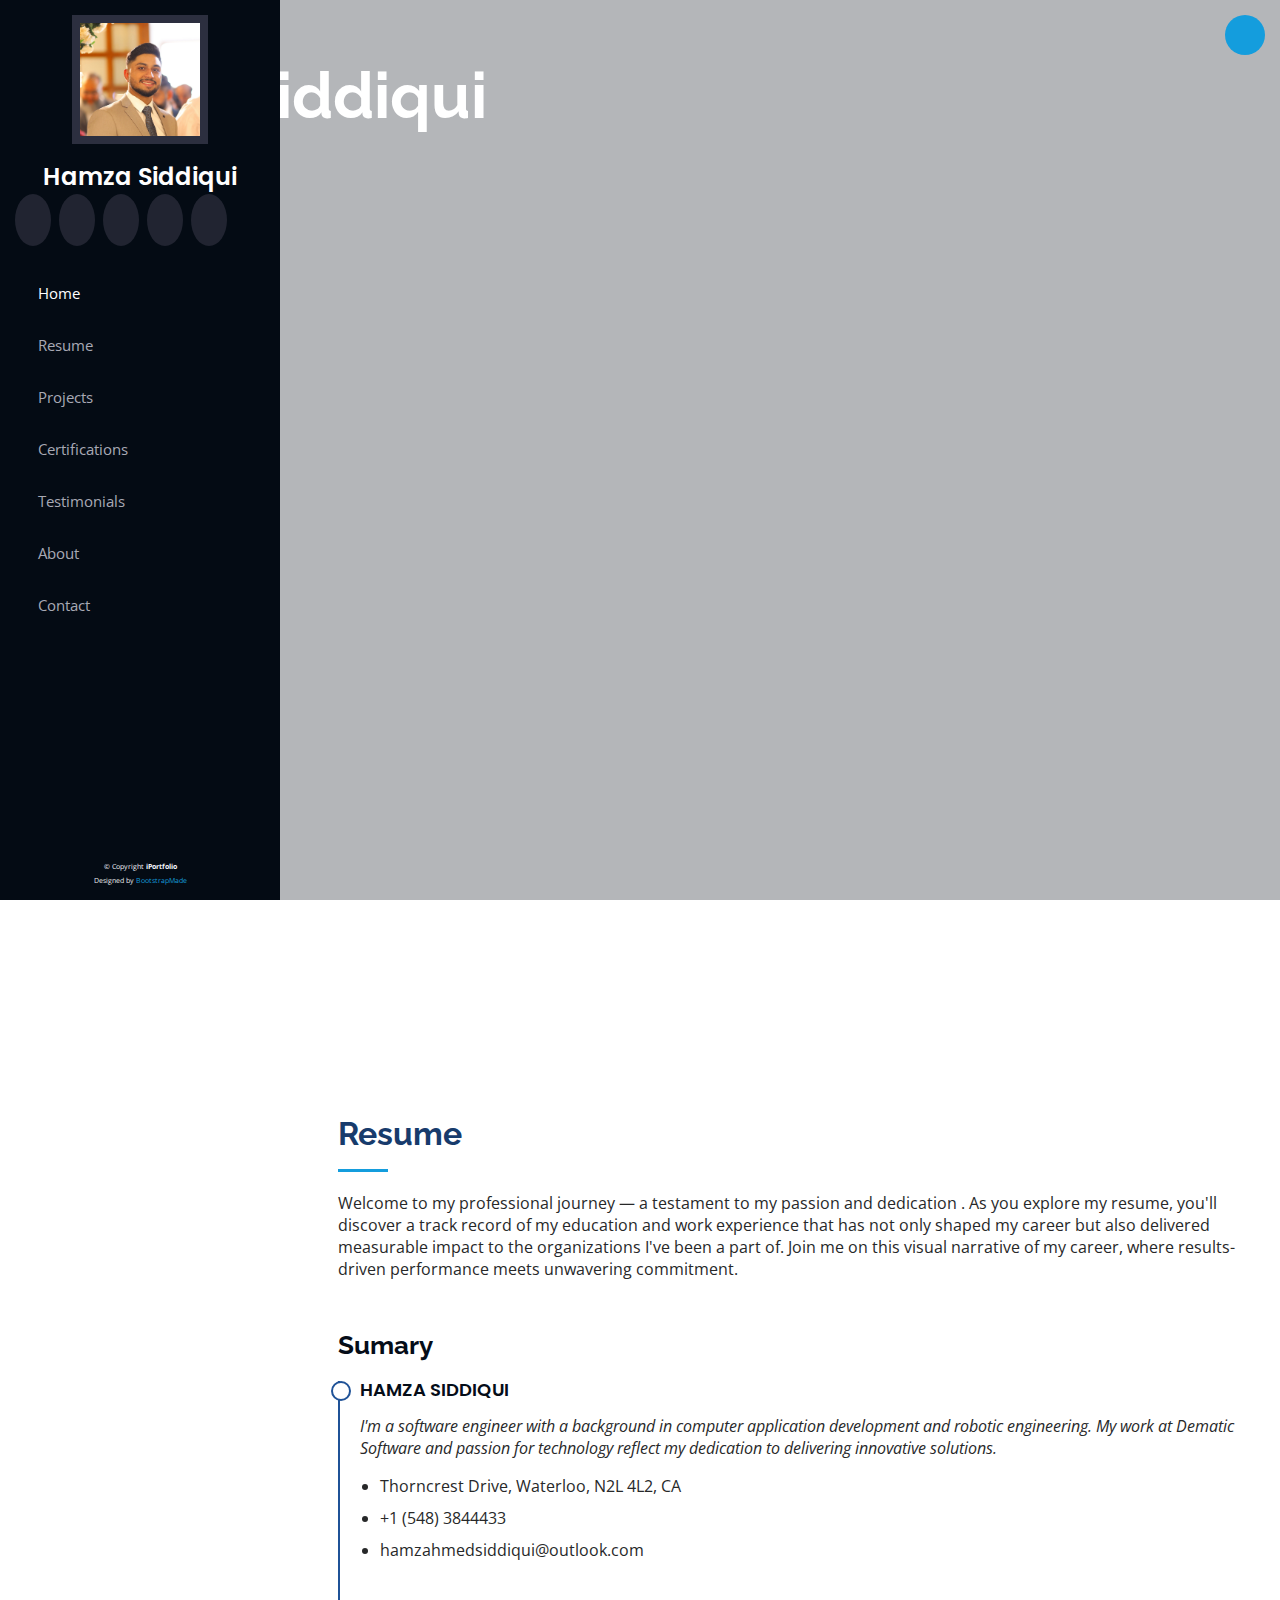
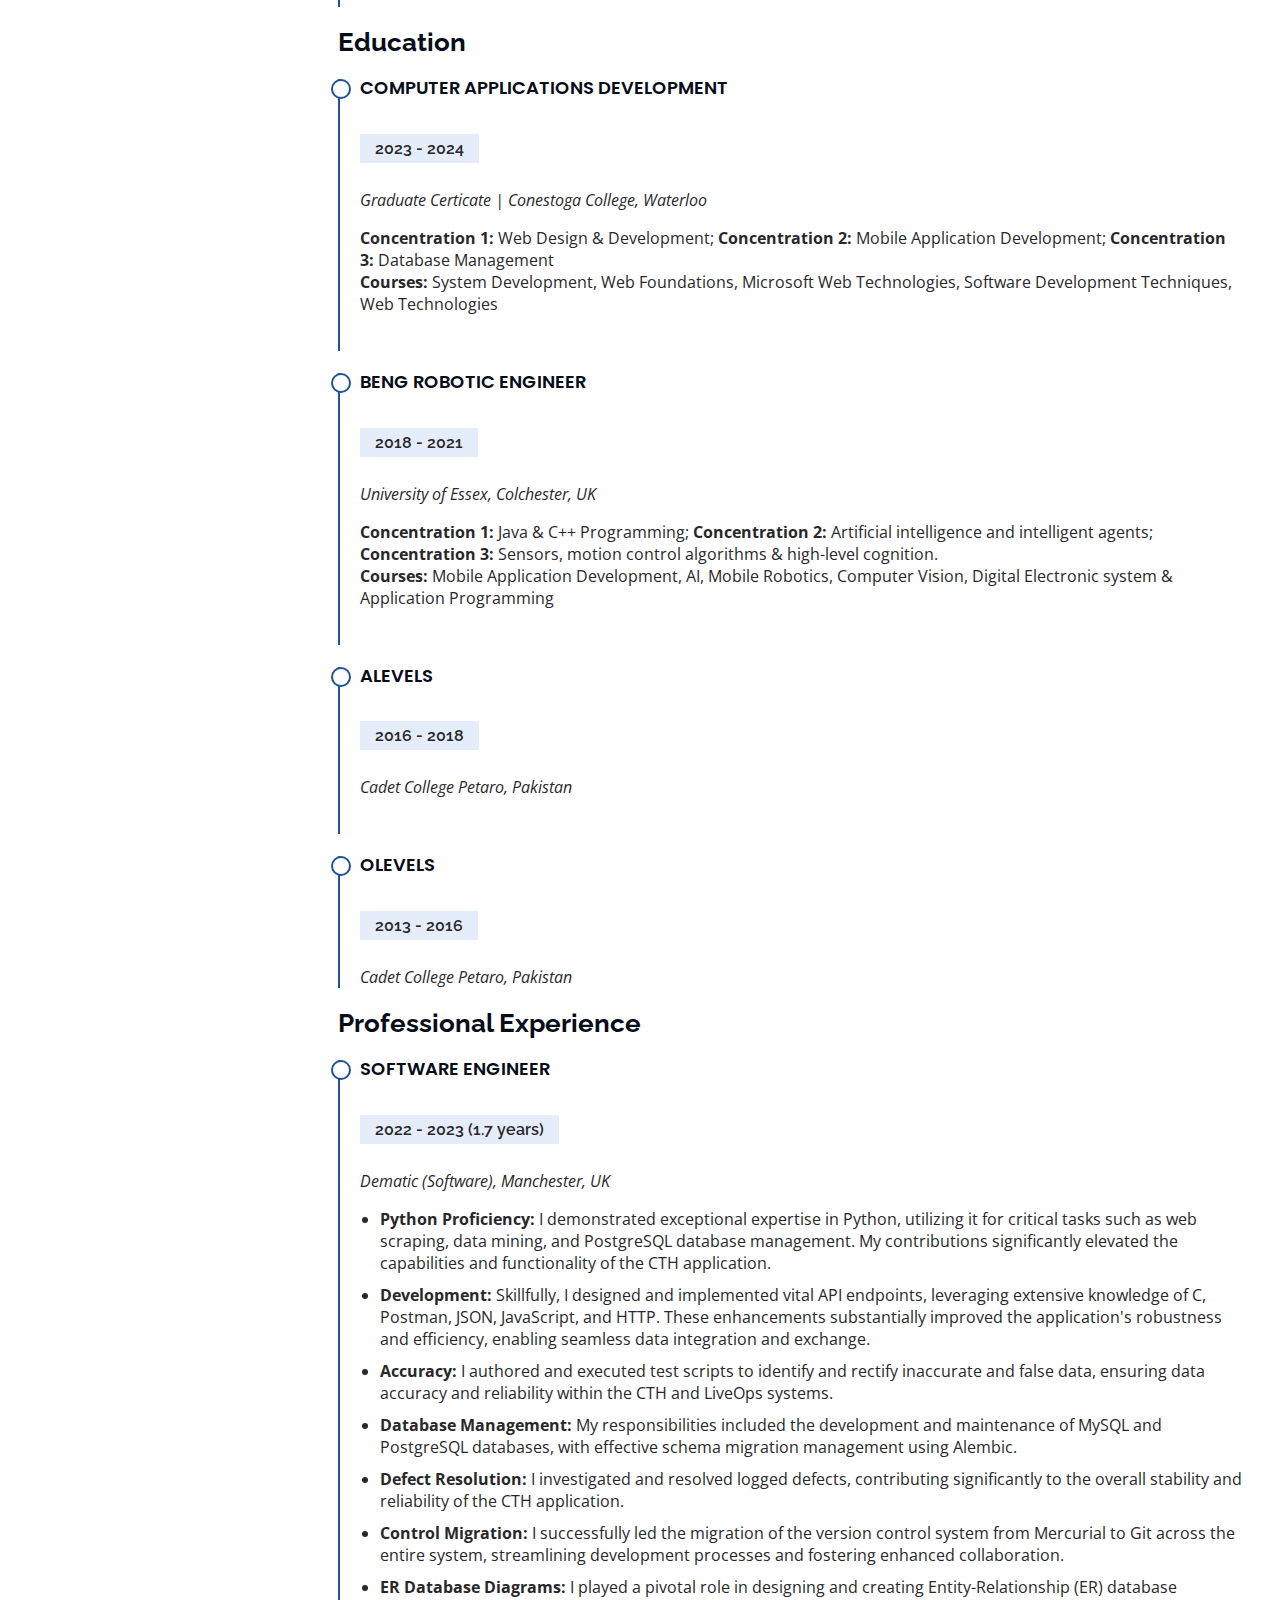
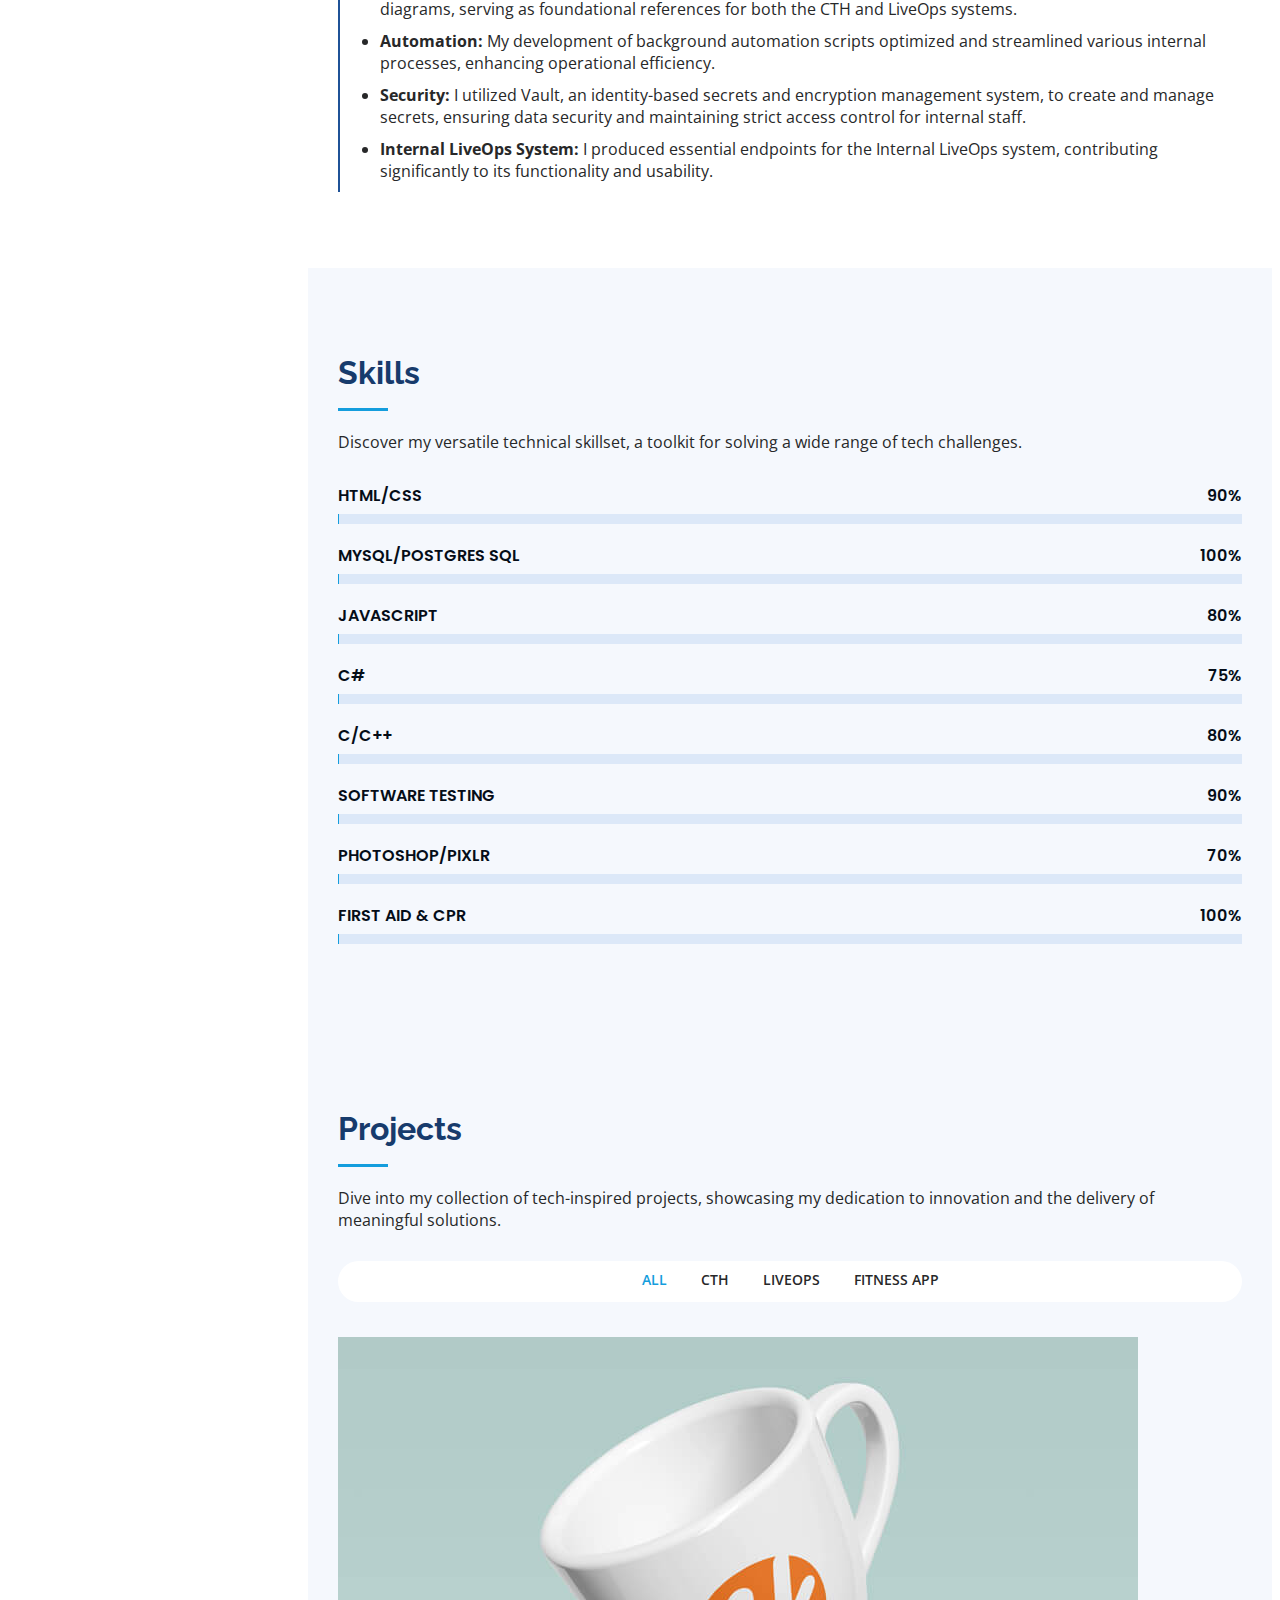
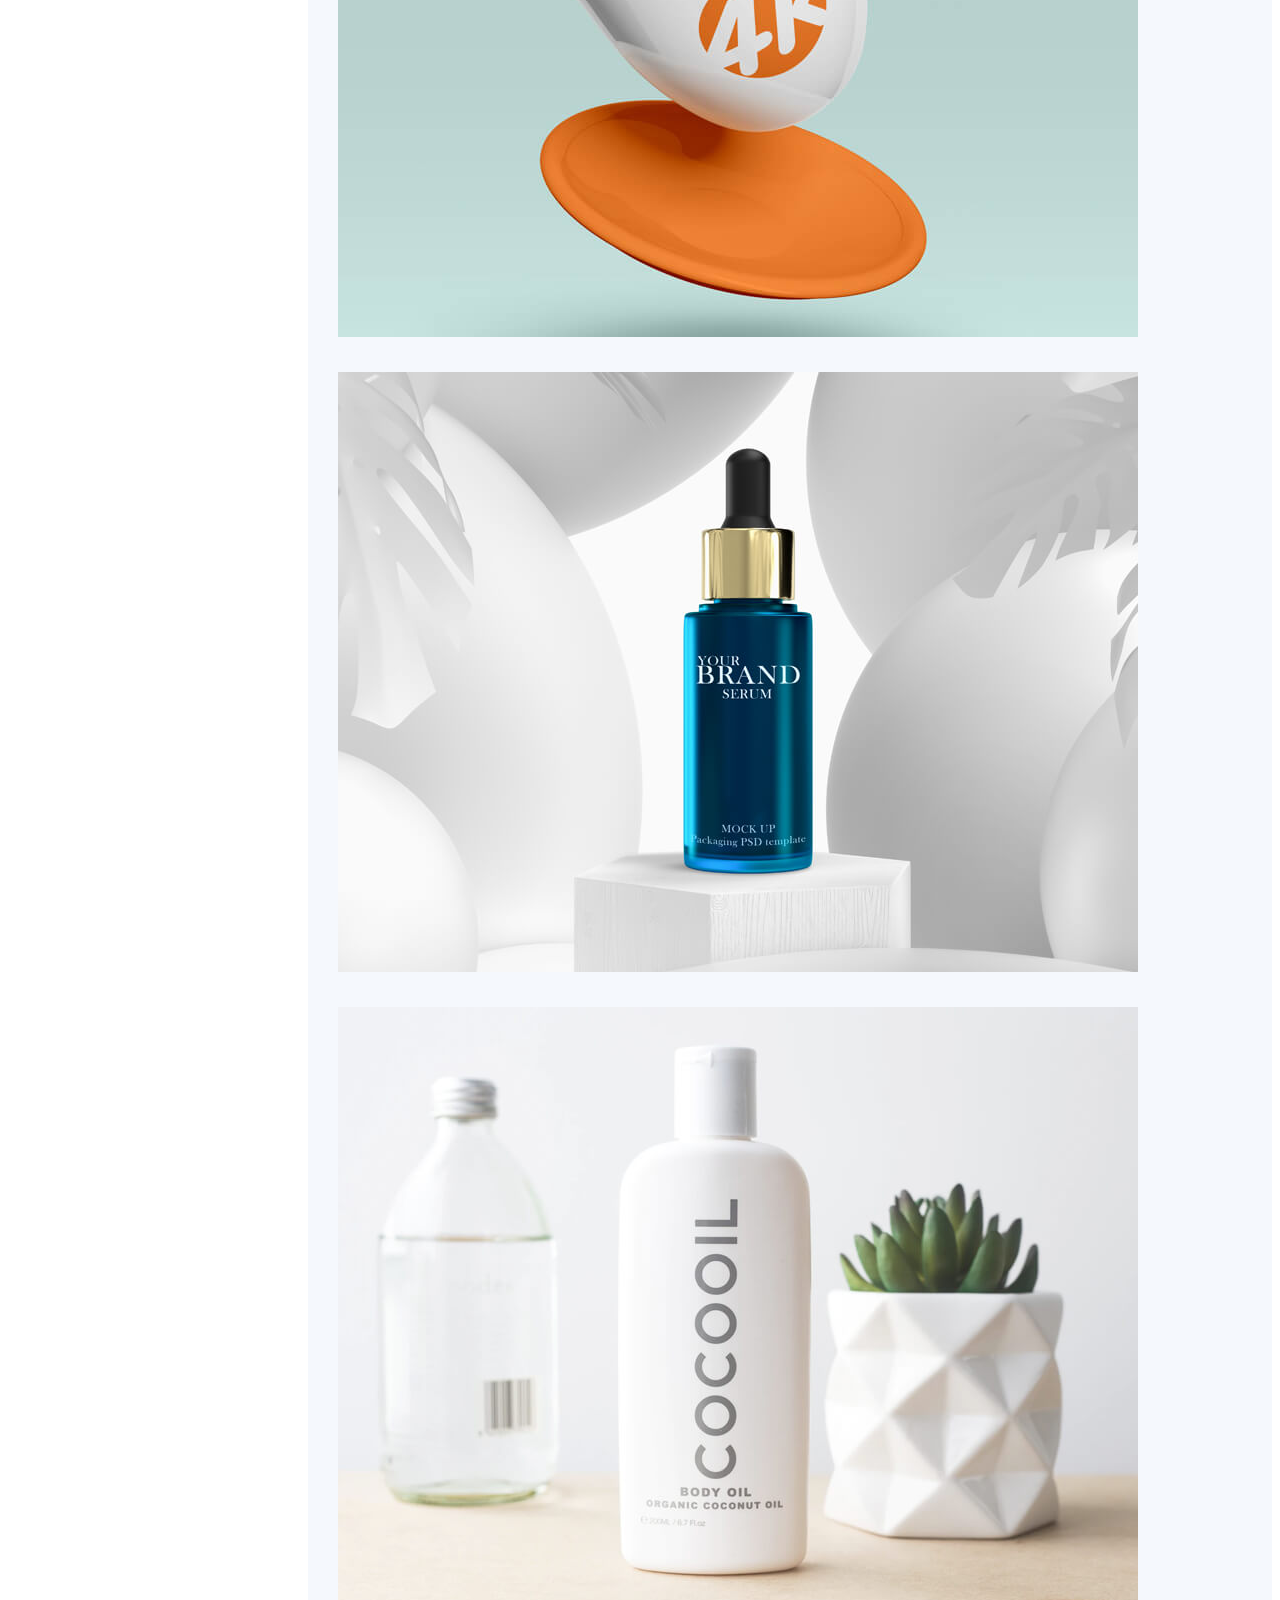
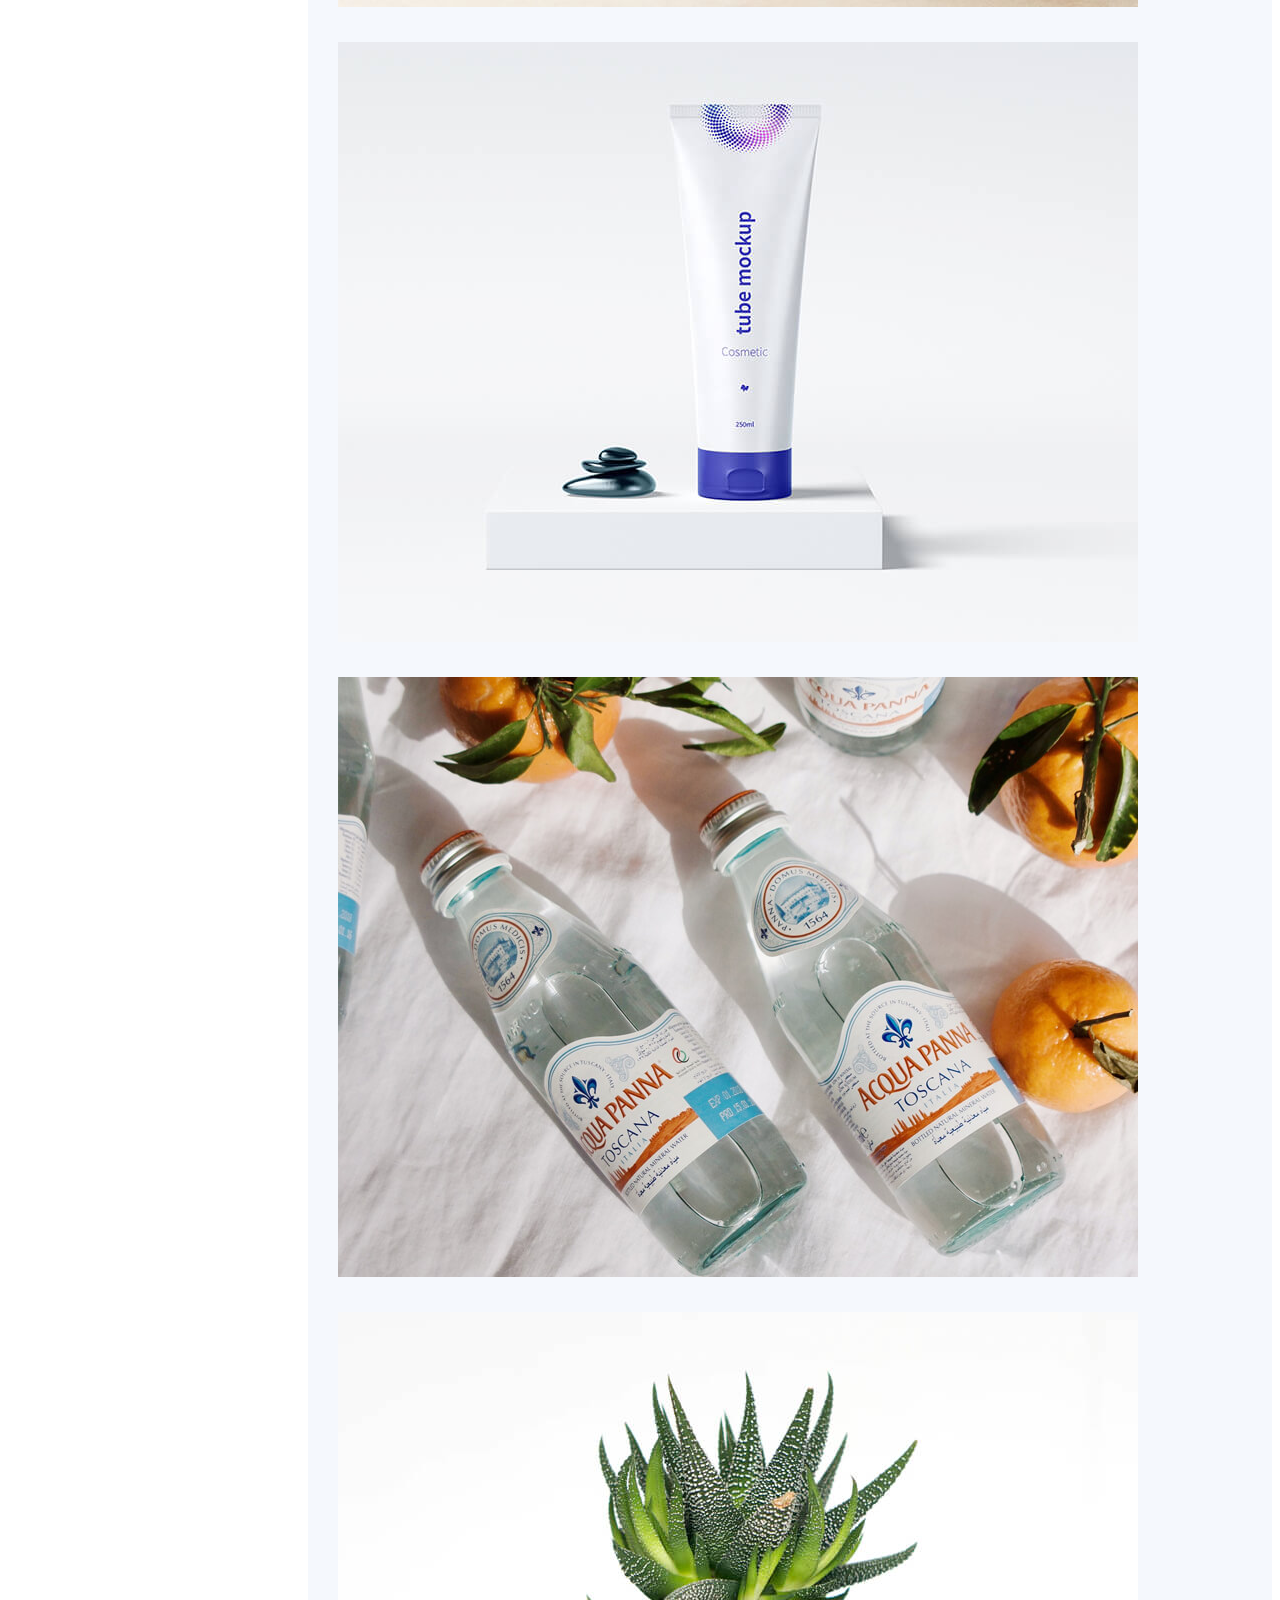
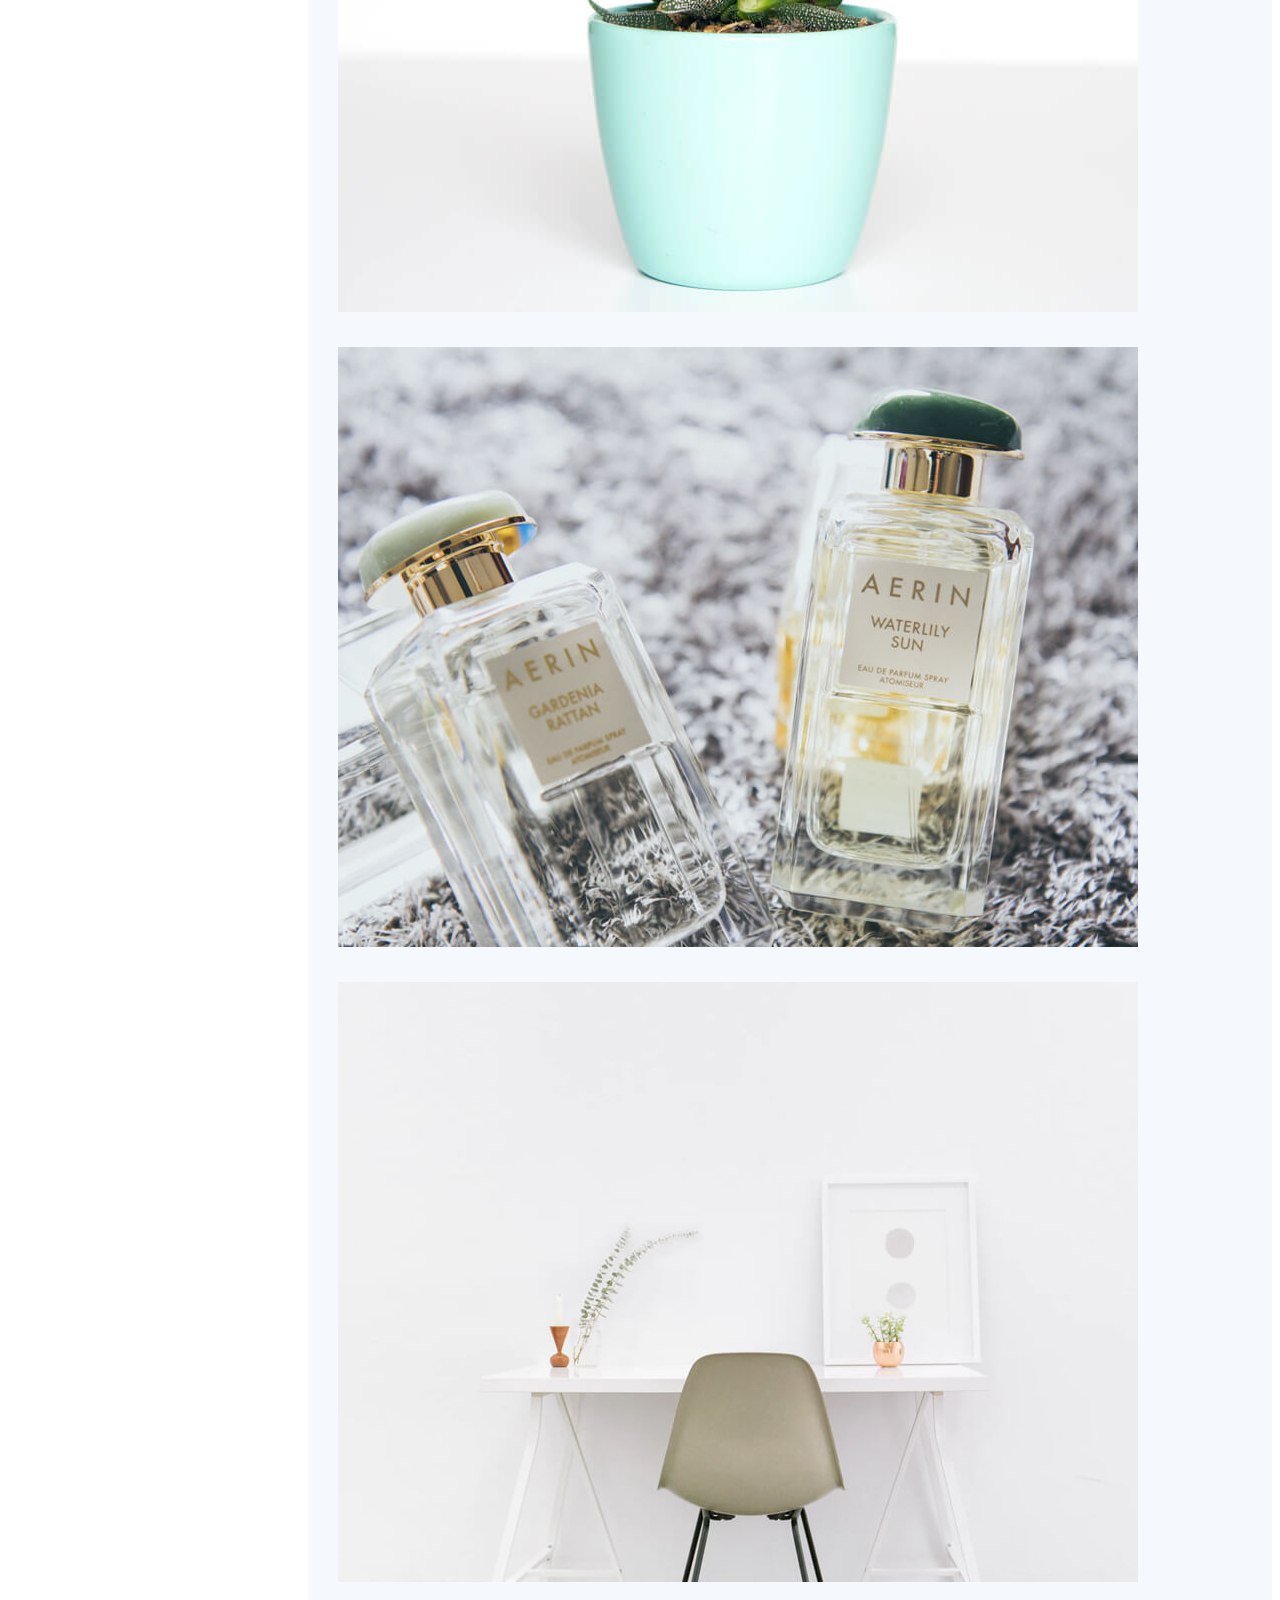
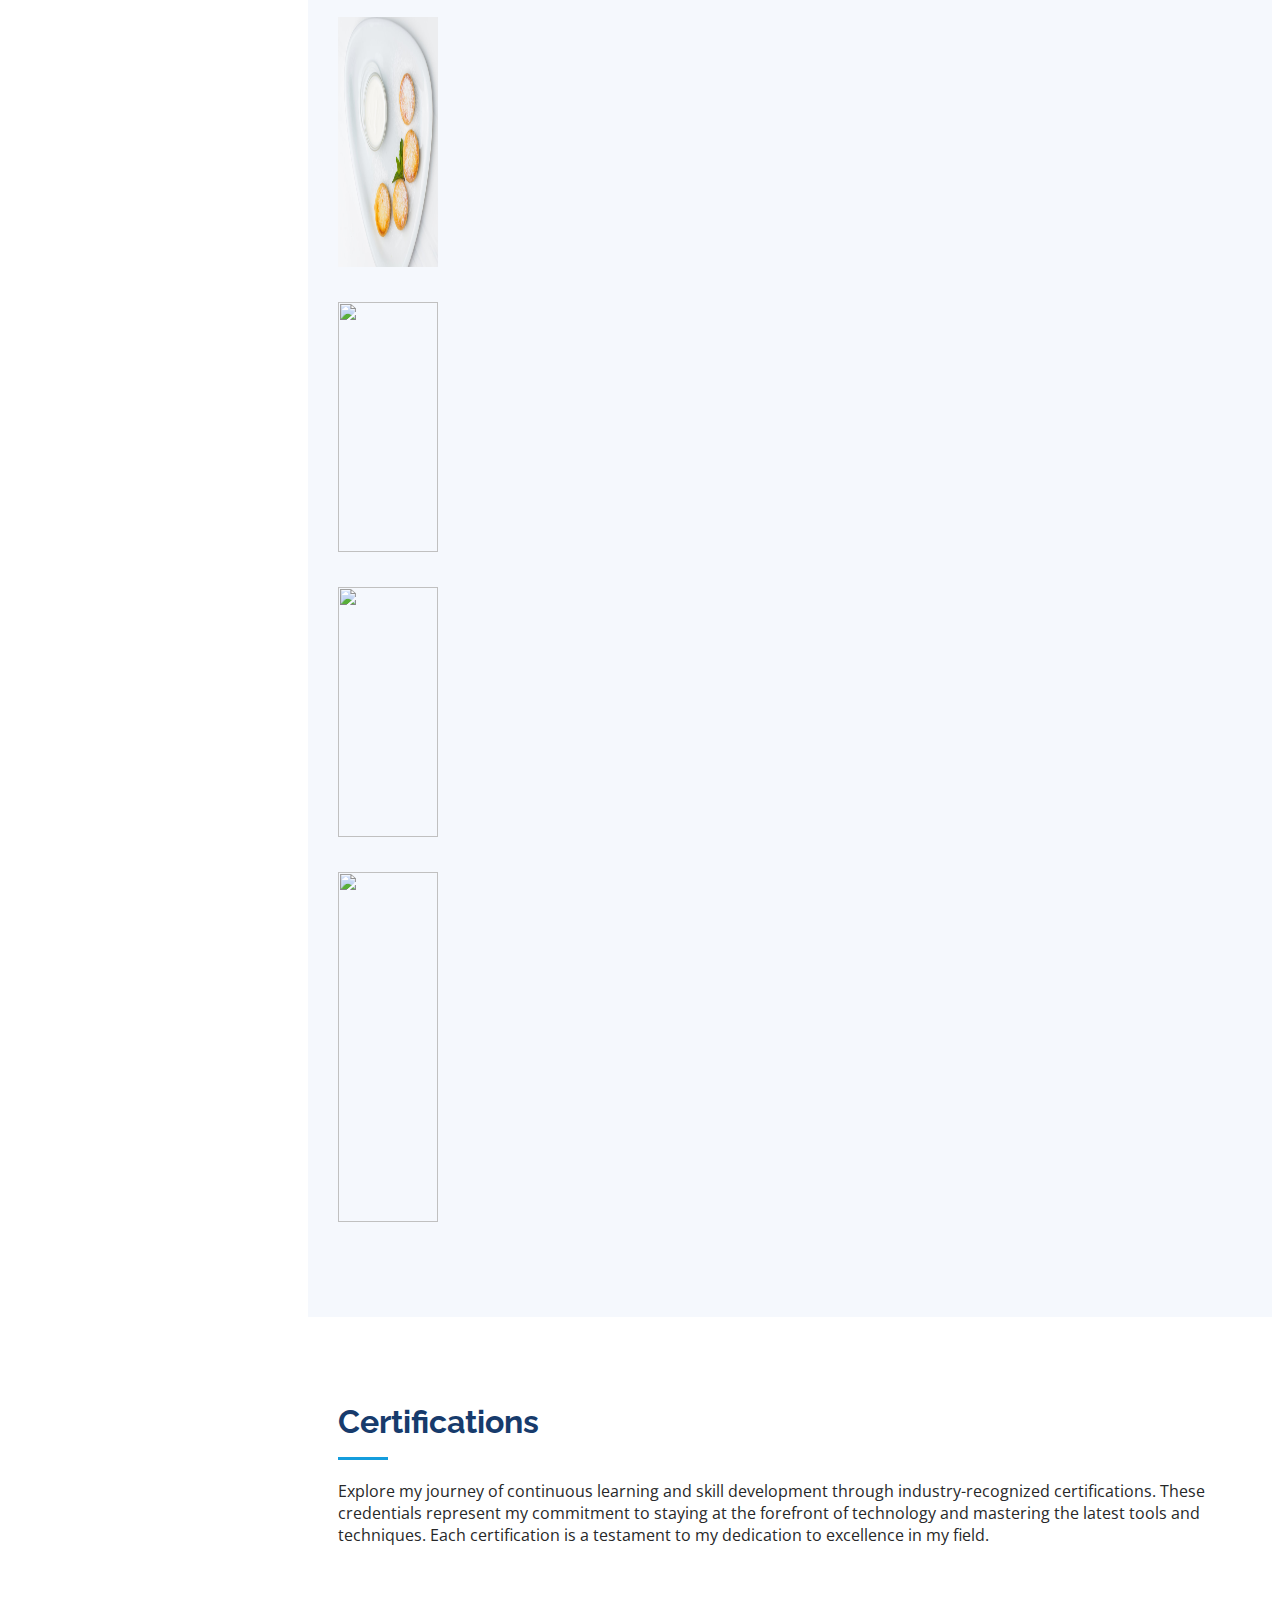
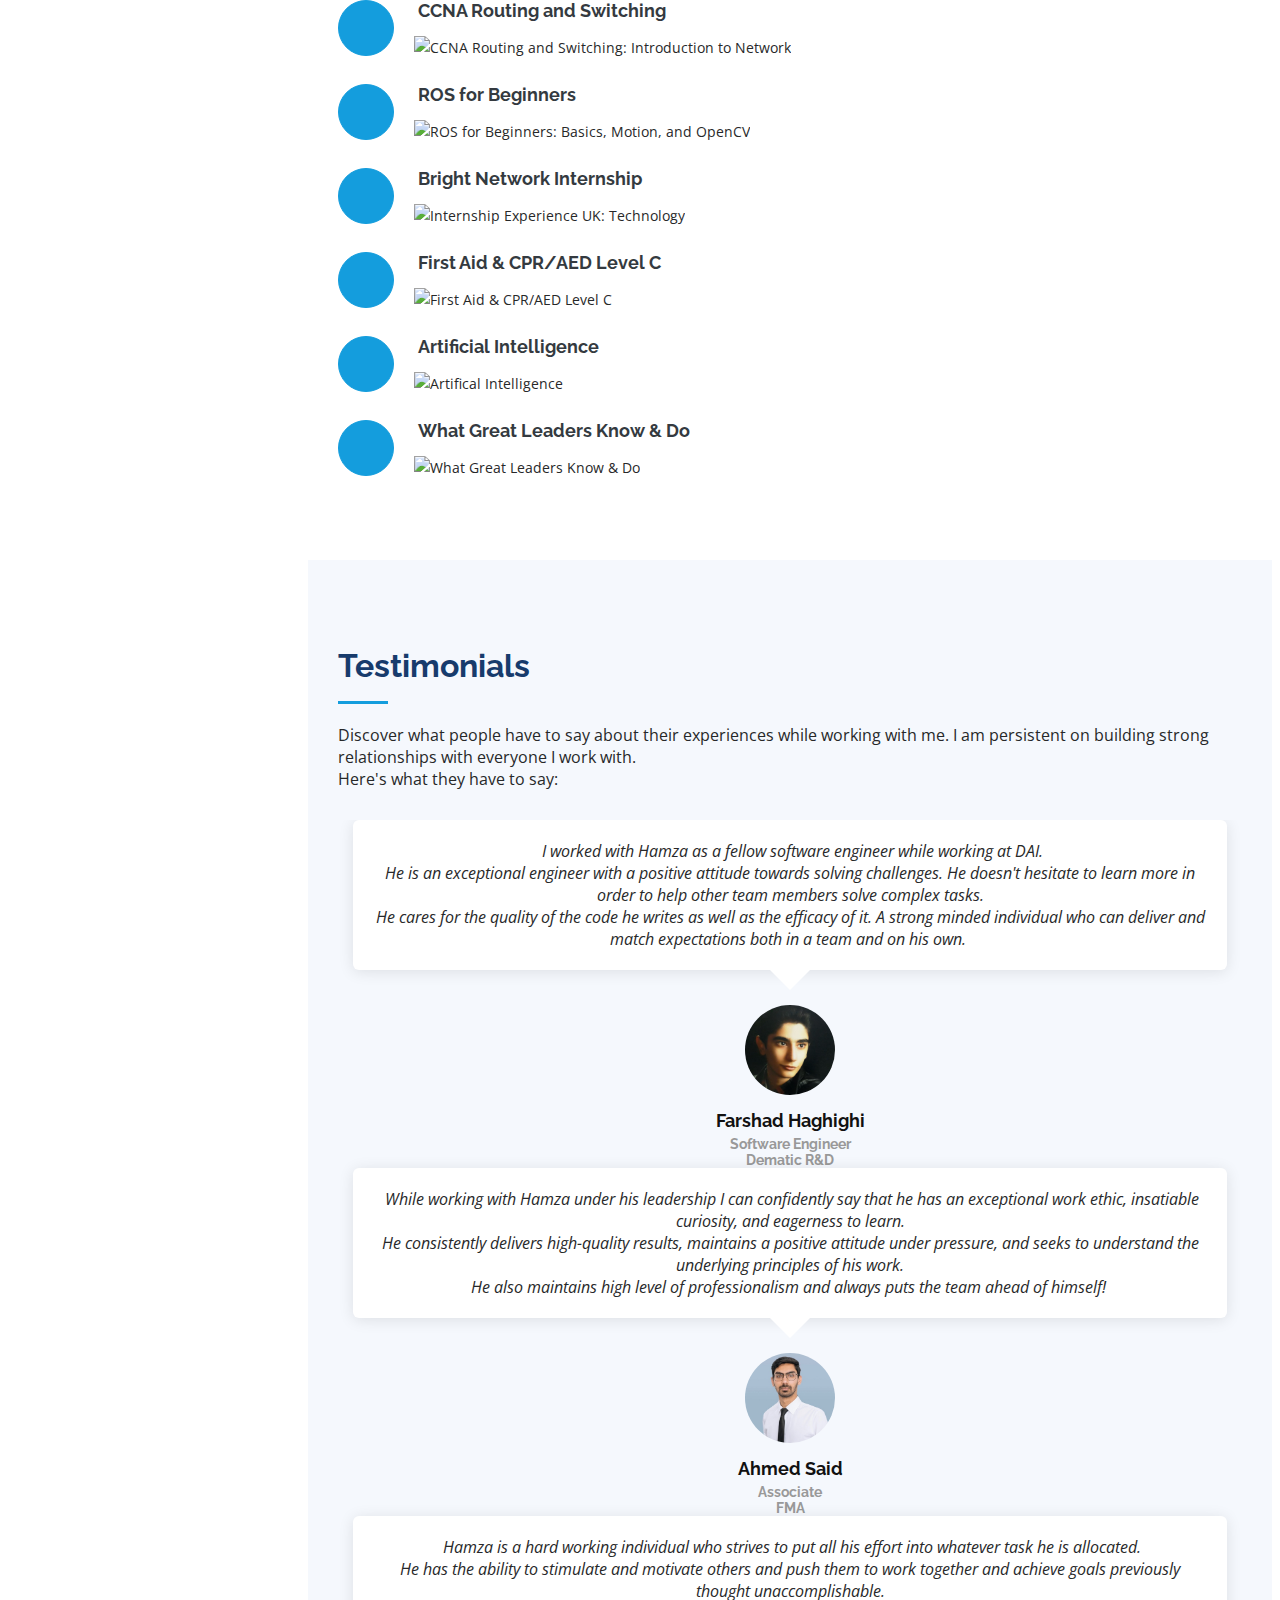
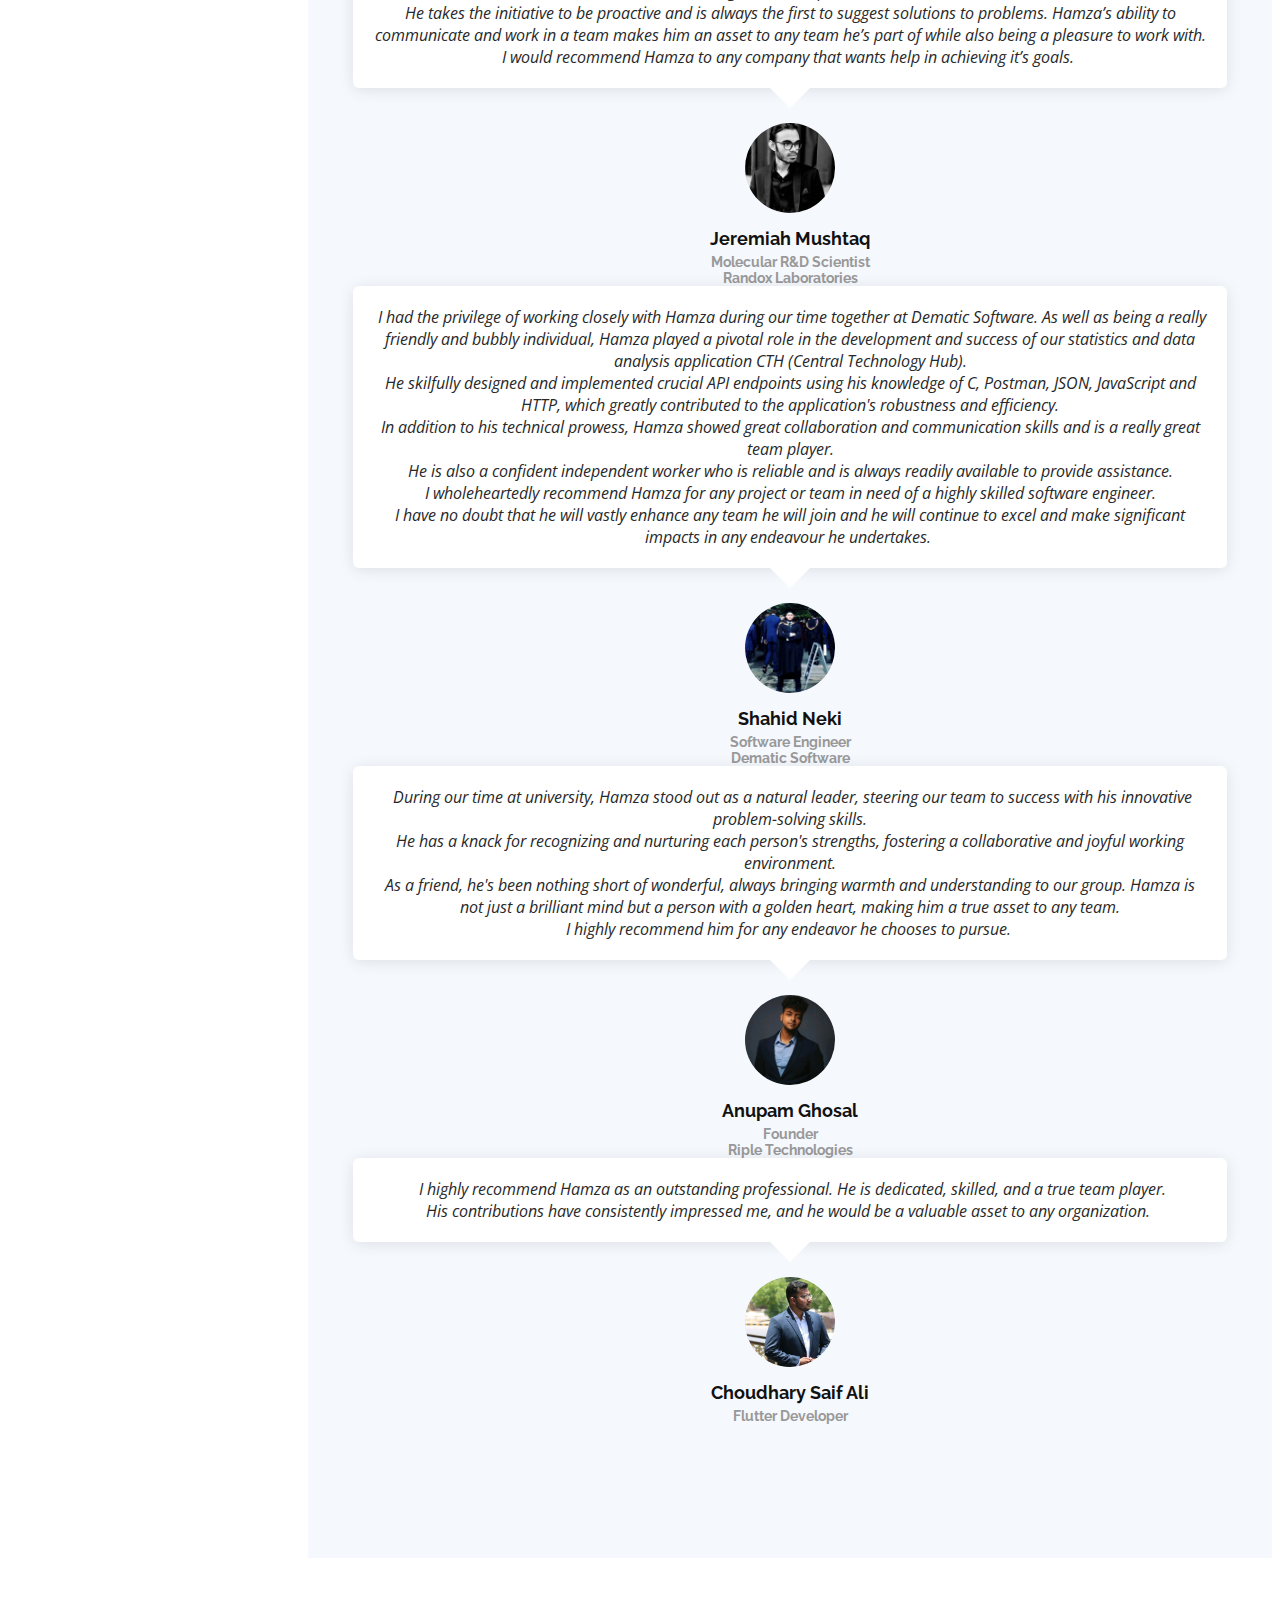
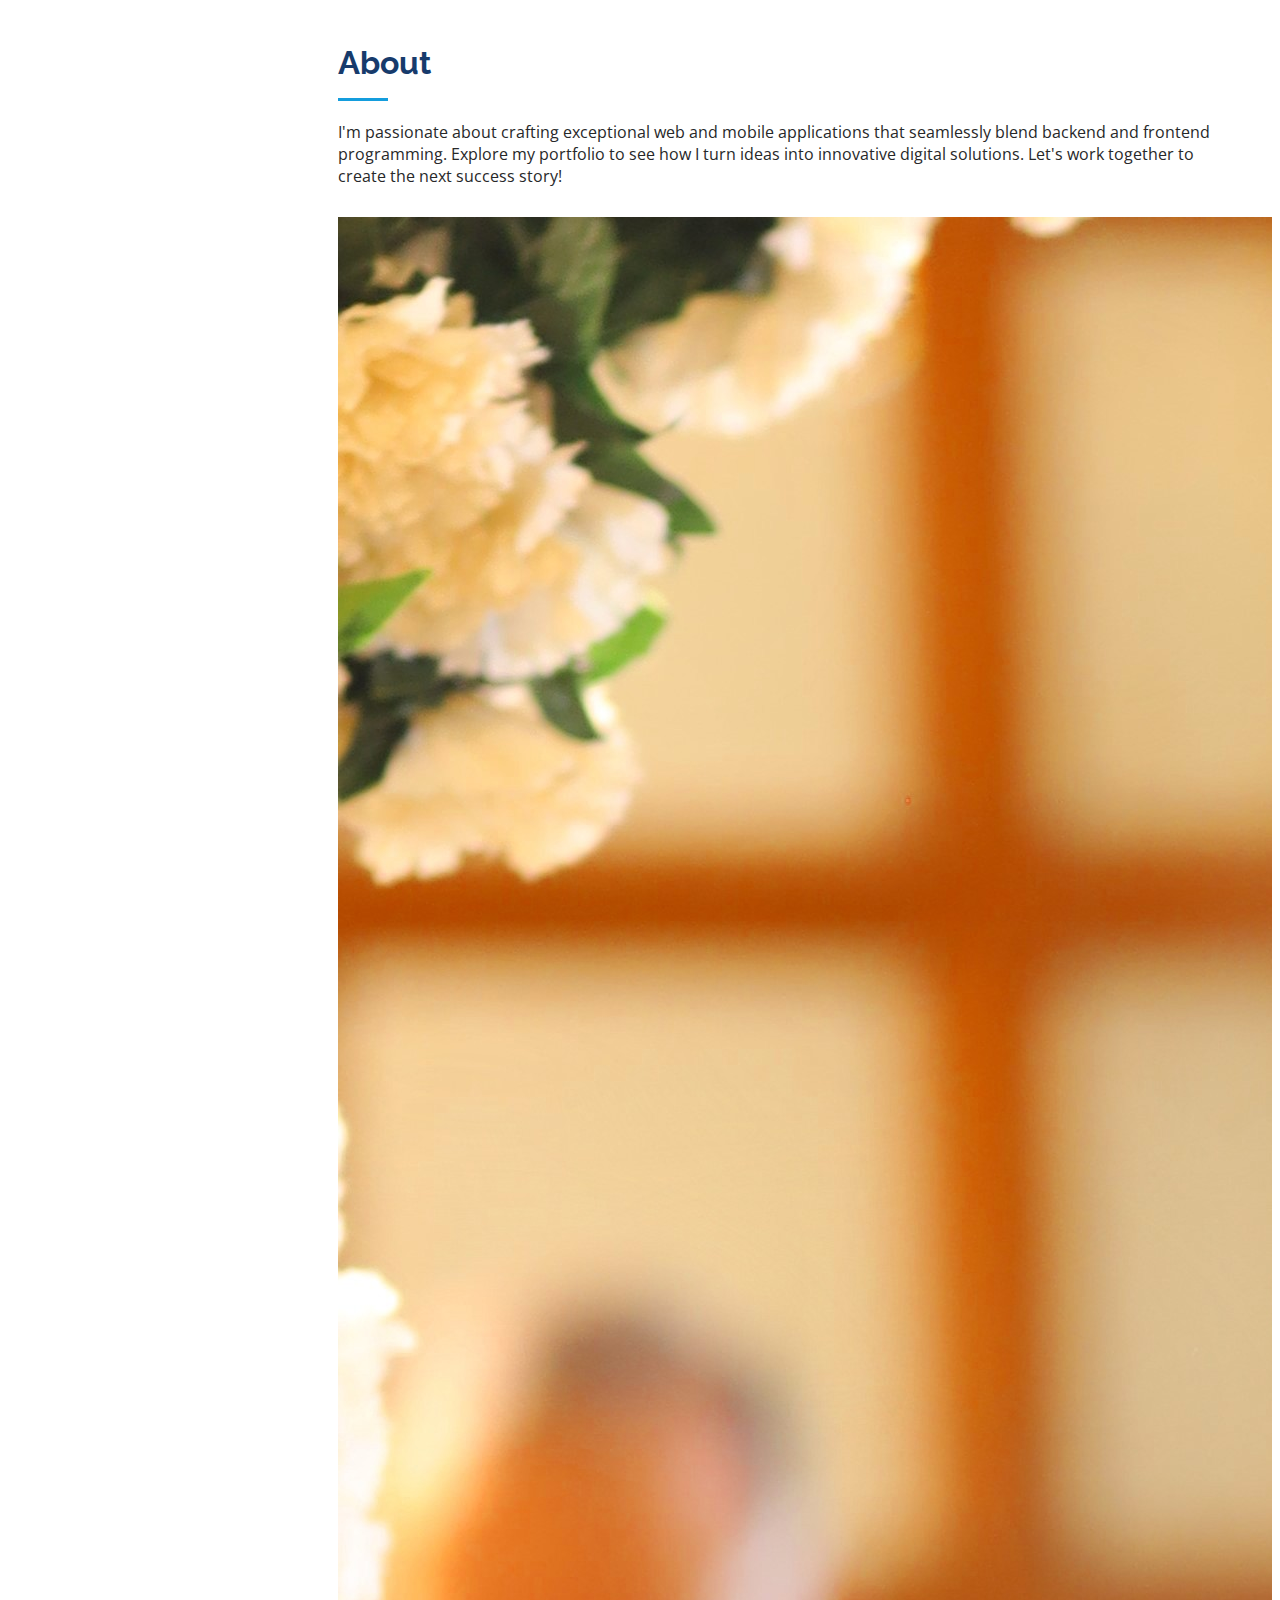
==== commit 72d30b9a: "style: changes to the styling" ====
--- a/index.html
+++ b/index.html
@@ -60,11 +60,11 @@
       <nav id="navbar" class="nav-menu navbar">
         <ul>
           <li><a href="#hero" class="nav-link scrollto active"><i class="bx bx-home"></i> <span>Home</span></a></li>
-          <li><a href="#about" class="nav-link scrollto"><i class="bx bx-user"></i> <span>About</span></a></li>
           <li><a href="#resume" class="nav-link scrollto"><i class="bx bx-file-blank"></i> <span>Resume</span></a></li>
           <li><a href="#project" class="nav-link scrollto"><i class="bx bx-book-content"></i> <span>Projects</span></a></li>
           <li><a href="#certification" class="nav-link scrollto"><i class="bx bx-server"></i> <span>Certifications</span></a></li>
           <li><a href="#testimonials" class="nav-link scrollto"><i class="bx bx-notepad"></i> <span>Testimonials</span></a></li>
+          <li><a href="#about" class="nav-link scrollto"><i class="bx bx-user"></i> <span>About</span></a></li>
           <li><a href="#contact" class="nav-link scrollto"><i class="bx bx-envelope"></i> <span>Contact</span></a></li>
         </ul>
       </nav><!-- .nav-menu -->
@@ -81,186 +81,14 @@
 
   <main id="main">
 
-    <!-- ======= About Section ======= -->
-    <section id="about" class="about">
-      <div class="container">
-
-        <div class="section-title">
-          <h2>About</h2>
-          <p>I'm passionate about crafting exceptional web and mobile applications that seamlessly blend backend and frontend programming. Explore my portfolio to see how I turn ideas into innovative digital solutions. Let's work together to create the next success story!</p>
-        </div>
-
-        <div class="row">
-          <div class="col-lg-4" data-aos="fade-right">
-            <img src="assets/img/profile-pic.jpg" class="img-fluid" alt="">
-          </div>
-          <div class="col-lg-8 pt-4 pt-lg-0 content" data-aos="fade-left">
-            <h3>Full-stack Developer &amp; Robotic Engineer.</h3>
-            <p class="fst-italic">
-              Lorem ipsum dolor sit amet, consectetur adipiscing elit, sed do eiusmod tempor incididunt ut labore et dolore
-              magna aliqua.
-            </p>
-            <div class="row">
-              <div class="col-lg-6">
-                <ul>
-                  <li><i class="bi bi-chevron-right"></i> <strong>Birthday:</strong> <span>24 June 2000</span></li>
-                  <li><i class="bi bi-chevron-right"></i> <strong>Phone:</strong> <span>+1 548 3844433</span></li>
-                  <li><i class="bi bi-chevron-right"></i> <strong>City:</strong> <span>Waterloo, Canada</span></li>
-                </ul>
-              </div>
-              <div class="col-lg-6">
-                <ul>
-                  <li><i class="bi bi-chevron-right"></i> <strong>Age:</strong> <span>23</span></li>
-                  <li><i class="bi bi-chevron-right"></i> <strong>Degree:</strong> <span>Bachelors/Graduate Certificate</span></li>
-                  <li><i class="bi bi-chevron-right"></i> <strong>Email:</strong> <span>hamzahmedsiddiqui@outlook.com</span></li>
-                  <li><i class="bi bi-chevron-right"></i> <strong>Freelance:</strong> <span>Available</span></li>
-                </ul>
-              </div>
-            </div>
-            <p>
-              lorem ipsum
-            </p>
-          </div>
-        </div>
-
-      </div>
-    </section><!-- End About Section -->
-
-    <!-- ======= Facts Section ======= -->
-    <section id="facts" class="facts">
-      <div class="container">
-
-        <div class="section-title">
-          <h2>Facts</h2>
-          <p>Magnam dolores commodi suscipit. Necessitatibus eius consequatur ex aliquid fuga eum quidem. Sit sint consectetur velit. Quisquam quos quisquam cupiditate. Et nemo qui impedit suscipit alias ea. Quia fugiat sit in iste officiis commodi quidem hic quas.</p>
-        </div>
-
-        <div class="row no-gutters">
-
-          <div class="col-lg-3 col-md-6 d-md-flex align-items-md-stretch" data-aos="fade-up">
-            <div class="count-box">
-              <i class="bi bi-emoji-smile"></i>
-              <span data-purecounter-start="0" data-purecounter-end="232" data-purecounter-duration="1" class="purecounter"></span>
-              <p><strong>Happy Clients</strong> consequuntur quae</p>
-            </div>
-          </div>
-
-          <div class="col-lg-3 col-md-6 d-md-flex align-items-md-stretch" data-aos="fade-up" data-aos-delay="100">
-            <div class="count-box">
-              <i class="bi bi-journal-richtext"></i>
-              <span data-purecounter-start="0" data-purecounter-end="521" data-purecounter-duration="1" class="purecounter"></span>
-              <p><strong>Projects</strong> adipisci atque cum quia aut</p>
-            </div>
-          </div>
-
-          <div class="col-lg-3 col-md-6 d-md-flex align-items-md-stretch" data-aos="fade-up" data-aos-delay="200">
-            <div class="count-box">
-              <i class="bi bi-headset"></i>
-              <span data-purecounter-start="0" data-purecounter-end="1453" data-purecounter-duration="1" class="purecounter"></span>
-              <p><strong>Hours Of Support</strong> aut commodi quaerat</p>
-            </div>
-          </div>
-
-          <div class="col-lg-3 col-md-6 d-md-flex align-items-md-stretch" data-aos="fade-up" data-aos-delay="300">
-            <div class="count-box">
-              <i class="bi bi-people"></i>
-              <span data-purecounter-start="0" data-purecounter-end="32" data-purecounter-duration="1" class="purecounter"></span>
-              <p><strong>Hard Workers</strong> rerum asperiores dolor</p>
-            </div>
-          </div>
-
-        </div>
-
-      </div>
-    </section><!-- End Facts Section -->
-
-    <!-- ======= Skills Section ======= -->
-    <section id="skills" class="skills section-bg">
-      <div class="container">
-
-        <div class="section-title">
-          <h2>Skills</h2>
-          <p>Magnam dolores commodi suscipit. Necessitatibus eius consequatur ex aliquid fuga eum quidem. Sit sint consectetur velit. Quisquam quos quisquam cupiditate. Et nemo qui impedit suscipit alias ea. Quia fugiat sit in iste officiis commodi quidem hic quas.</p>
-        </div>
-
-        <div class="row skills-content">
-
-          <div class="col-lg-6" data-aos="fade-up">
-
-            <div class="progress">
-              <span class="skill">HTML/CSS <i class="val">90%</i></span>
-              <div class="progress-bar-wrap">
-                <div class="progress-bar" role="progressbar" aria-valuenow="90" aria-valuemin="0" aria-valuemax="100"></div>
-              </div>
-            </div>
-
-            <div class="progress">
-              <span class="skill">MySql/Postgres SQL <i class="val">100%</i></span>
-              <div class="progress-bar-wrap">
-                <div class="progress-bar" role="progressbar" aria-valuenow="100" aria-valuemin="0" aria-valuemax="100"></div>
-              </div>
-            </div>
-
-            <div class="progress">
-              <span class="skill">JavaScript <i class="val">80%</i></span>
-              <div class="progress-bar-wrap">
-                <div class="progress-bar" role="progressbar" aria-valuenow="80" aria-valuemin="0" aria-valuemax="100"></div>
-              </div>
-            </div>
-
-            <div class="progress">
-              <span class="skill">JavaScript <i class="val">75%</i></span>
-              <div class="progress-bar-wrap">
-                <div class="progress-bar" role="progressbar" aria-valuenow="75" aria-valuemin="0" aria-valuemax="100"></div>
-              </div>
-            </div>
-
-          </div>
-
-          <div class="col-lg-6" data-aos="fade-up" data-aos-delay="100">
-
-            <div class="progress">
-              <span class="skill">C/C++ <i class="val">80%</i></span>
-              <div class="progress-bar-wrap">
-                <div class="progress-bar" role="progressbar" aria-valuenow="80" aria-valuemin="0" aria-valuemax="100"></div>
-              </div>
-            </div>
-
-            <div class="progress">
-              <span class="skill">WordPress/CMS <i class="val">90%</i></span>
-              <div class="progress-bar-wrap">
-                <div class="progress-bar" role="progressbar" aria-valuenow="90" aria-valuemin="0" aria-valuemax="100"></div>
-              </div>
-            </div>
-
-            <div class="progress">
-              <span class="skill">Photoshop/Pixlr <i class="val">70%</i></span>
-              <div class="progress-bar-wrap">
-                <div class="progress-bar" role="progressbar" aria-valuenow="70" aria-valuemin="0" aria-valuemax="100"></div>
-              </div>
-            </div>
-
-            <div class="progress">
-              <span class="skill">First Aid & CPR <i class="val">100%</i></span>
-              <div class="progress-bar-wrap">
-                <div class="progress-bar" role="progressbar" aria-valuenow="100" aria-valuemin="0" aria-valuemax="100"></div>
-              </div>
-            </div>
-
-          </div>
-
-        </div>
-
-      </div>
-    </section><!-- End Skills Section -->
-
+    
     <!-- ======= Resume Section ======= -->
     <section id="resume" class="resume">
       <div class="container">
 
         <div class="section-title">
           <h2>Resume</h2>
-          <p>Magnam dolores commodi suscipit. Necessitatibus eius consequatur ex aliquid fuga eum quidem. Sit sint consectetur velit. Quisquam quos quisquam cupiditate. Et nemo qui impedit suscipit alias ea. Quia fugiat sit in iste officiis commodi quidem hic quas.</p>
+          <p> Welcome to my professional journey — a testament to my passion and dedication . As you explore my resume, you'll discover a track record of my education and work experience that has not only shaped my career but also delivered measurable impact to the organizations I've been a part of. Join me on this visual narrative of my career, where results-driven performance meets unwavering commitment.</p>
         </div>
 
         <div class="row">
@@ -268,7 +96,7 @@
             <h3 class="resume-title">Sumary</h3>
             <div class="resume-item pb-0">
               <h4>Hamza Siddiqui</h4>
-              <p><em>Innovative and deadline-driven Graphic Designer with 3+ years of experience designing and developing user-centered digital/print marketing material from initial concept to final, polished deliverable.</em></p>
+              <p><em>I'm a software engineer with a background in computer application development and robotic engineering. My work at Dematic Software and passion for technology reflect my dedication to delivering innovative solutions.</em></p>
               <ul>
                 <li>Thorncrest Drive, Waterloo, N2L 4L2, CA</li>
                 <li>+1 (548) 3844433</li>
@@ -278,19 +106,19 @@
 
             <h3 class="resume-title">Education</h3>
             <div class="resume-item">
-              <h4>Graduate Certicate</h4>
+              <h4>Computer Applications Development</h4>
               <h5>2023 - 2024</h5>
-              <p><em>Conestoga College, Waterloo, Canada </em></p>
+              <p><em>Graduate Certicate | Conestoga College, Waterloo</em></p>
               <p><b>Concentration 1:</b> Web Design & Development; <b>Concentration 2:</b> Mobile Application Development;
                 <b>Concentration 3:</b> Database Management<br>
                 <b>Courses:</b> System Development, Web Foundations, Microsoft Web Technologies, Software Development Techniques, Web Technologies
               </p>
             </div>
             <div class="resume-item">
-              <h4>BEngineering Robotic Engineer</h4>
+              <h4>BEng Robotic Engineer</h4>
               <h5>2018 - 2021</h5>
               <p><em>University of Essex, Colchester, UK</em></p>
-              <p><b>Concentration 1:</b> ava & C++ Programming; <b>Concentration 2:</b> Artificial intelligence and intelligent agents;
+              <p><b>Concentration 1:</b> Java & C++ Programming; <b>Concentration 2:</b> Artificial intelligence and intelligent agents;
                 <b>Concentration 3:</b> Sensors, motion control algorithms & high-level cognition.<br>
                 <b>Courses:</b> Mobile Application Development, AI, Mobile Robotics, Computer Vision, Digital Electronic system & Application Programming
             </div>
@@ -298,13 +126,13 @@
               <h4>Alevels</h4>
               <h5>2016 - 2018</h5>
               <p><em>Cadet College Petaro, Pakistan </em></p>
-              <p>Quia nobis sequi est occaecati aut. Repudiandae et iusto quae reiciendis et quis Eius vel ratione eius unde vitae rerum voluptates asperiores voluptatem Earum molestiae consequatur neque etlon sader mart dila</p>
+              <!-- <p>Quia nobis sequi est occaecati aut. Repudiandae et iusto quae reiciendis et quis Eius vel ratione eius unde vitae rerum voluptates asperiores voluptatem Earum molestiae consequatur neque etlon sader mart dila</p> -->
             </div>
             <div class="resume-item">
               <h4>Olevels</h4>
               <h5>2013 - 2016</h5>
               <p><em>Cadet College Petaro, Pakistan </em></p>
-              <p>Quia nobis sequi est occaecati aut. Repudiandae et iusto quae reiciendis et quis Eius vel ratione eius unde vitae rerum voluptates asperiores voluptatem Earum molestiae consequatur neque etlon sader mart dila</p>
+              <!-- <p>Quia nobis sequi est occaecati aut. Repudiandae et iusto quae reiciendis et quis Eius vel ratione eius unde vitae rerum voluptates asperiores voluptatem Earum molestiae consequatur neque etlon sader mart dila</p> -->
             </div>
           </div>
           <div class="col-lg-6" data-aos="fade-up" data-aos-delay="100">
@@ -343,13 +171,142 @@
       </div>
     </section><!-- End Resume Section -->
 
+    <!-- ======= Facts Section ======= -->
+    <!-- <section id="facts" class="facts">
+      <div class="container">
+
+        <div class="section-title">
+          <h2>Facts</h2>
+          <p>Magnam dolores commodi suscipit. Necessitatibus eius consequatur ex aliquid fuga eum quidem. Sit sint consectetur velit. Quisquam quos quisquam cupiditate. Et nemo qui impedit suscipit alias ea. Quia fugiat sit in iste officiis commodi quidem hic quas.</p>
+        </div>
+
+        <div class="row no-gutters">
+
+          <div class="col-lg-3 col-md-6 d-md-flex align-items-md-stretch" data-aos="fade-up">
+            <div class="count-box">
+              <i class="bi bi-emoji-smile"></i>
+              <span data-purecounter-start="0" data-purecounter-end="232" data-purecounter-duration="1" class="purecounter"></span>
+              <p><strong>Happy Clients</strong> consequuntur quae</p>
+            </div>
+          </div>
+
+          <div class="col-lg-3 col-md-6 d-md-flex align-items-md-stretch" data-aos="fade-up" data-aos-delay="100">
+            <div class="count-box">
+              <i class="bi bi-journal-richtext"></i>
+              <span data-purecounter-start="0" data-purecounter-end="521" data-purecounter-duration="1" class="purecounter"></span>
+              <p><strong>Projects</strong> adipisci atque cum quia aut</p>
+            </div>
+          </div>
+
+          <div class="col-lg-3 col-md-6 d-md-flex align-items-md-stretch" data-aos="fade-up" data-aos-delay="200">
+            <div class="count-box">
+              <i class="bi bi-headset"></i>
+              <span data-purecounter-start="0" data-purecounter-end="1453" data-purecounter-duration="1" class="purecounter"></span>
+              <p><strong>Hours Of Support</strong> aut commodi quaerat</p>
+            </div>
+          </div>
+
+          <div class="col-lg-3 col-md-6 d-md-flex align-items-md-stretch" data-aos="fade-up" data-aos-delay="300">
+            <div class="count-box">
+              <i class="bi bi-people"></i>
+              <span data-purecounter-start="0" data-purecounter-end="32" data-purecounter-duration="1" class="purecounter"></span>
+              <p><strong>Hard Workers</strong> rerum asperiores dolor</p>
+            </div>
+          </div>
+
+        </div>
+
+      </div>
+    </section> -->
+    <!-- End Facts Section -->
+
+    <!-- ======= Skills Section ======= -->
+    <section id="skills" class="skills section-bg">
+      <div class="container">
+
+        <div class="section-title">
+          <h2>Skills</h2>
+          <p>Discover my versatile technical skillset, a toolkit for solving a wide range of tech challenges.</p>
+        </div>
+
+        <div class="row skills-content">
+
+          <div class="col-lg-6" data-aos="fade-up">
+
+            <div class="progress">
+              <span class="skill">HTML/CSS <i class="val">90%</i></span>
+              <div class="progress-bar-wrap">
+                <div class="progress-bar" role="progressbar" aria-valuenow="90" aria-valuemin="0" aria-valuemax="100"></div>
+              </div>
+            </div>
+
+            <div class="progress">
+              <span class="skill">MySql/Postgres SQL <i class="val">100%</i></span>
+              <div class="progress-bar-wrap">
+                <div class="progress-bar" role="progressbar" aria-valuenow="100" aria-valuemin="0" aria-valuemax="100"></div>
+              </div>
+            </div>
+
+            <div class="progress">
+              <span class="skill">JavaScript <i class="val">80%</i></span>
+              <div class="progress-bar-wrap">
+                <div class="progress-bar" role="progressbar" aria-valuenow="80" aria-valuemin="0" aria-valuemax="100"></div>
+              </div>
+            </div>
+
+            <div class="progress">
+              <span class="skill">C# <i class="val">75%</i></span>
+              <div class="progress-bar-wrap">
+                <div class="progress-bar" role="progressbar" aria-valuenow="75" aria-valuemin="0" aria-valuemax="100"></div>
+              </div>
+            </div>
+
+          </div>
+
+          <div class="col-lg-6" data-aos="fade-up" data-aos-delay="100">
+
+            <div class="progress">
+              <span class="skill">C/C++ <i class="val">80%</i></span>
+              <div class="progress-bar-wrap">
+                <div class="progress-bar" role="progressbar" aria-valuenow="80" aria-valuemin="0" aria-valuemax="100"></div>
+              </div>
+            </div>
+
+            <div class="progress">
+              <span class="skill">Software Testing <i class="val">90%</i></span>
+              <div class="progress-bar-wrap">
+                <div class="progress-bar" role="progressbar" aria-valuenow="90" aria-valuemin="0" aria-valuemax="100"></div>
+              </div>
+            </div>
+
+            <div class="progress">
+              <span class="skill">Photoshop/Pixlr <i class="val">70%</i></span>
+              <div class="progress-bar-wrap">
+                <div class="progress-bar" role="progressbar" aria-valuenow="70" aria-valuemin="0" aria-valuemax="100"></div>
+              </div>
+            </div>
+
+            <div class="progress">
+              <span class="skill">First Aid & CPR <i class="val">100%</i></span>
+              <div class="progress-bar-wrap">
+                <div class="progress-bar" role="progressbar" aria-valuenow="100" aria-valuemin="0" aria-valuemax="100"></div>
+              </div>
+            </div>
+
+          </div>
+
+        </div>
+
+      </div>
+    </section><!-- End Skills Section -->
+
     <!-- ======= Projects Section ======= -->
     <section id="project" class="project section-bg">
       <div class="container">
 
         <div class="section-title">
           <h2>Projects</h2>
-          <p>Magnam dolores commodi suscipit. Necessitatibus eius consequatur ex aliquid fuga eum quidem. Sit sint consectetur velit. Quisquam quos quisquam cupiditate. Et nemo qui impedit suscipit alias ea. Quia fugiat sit in iste officiis commodi quidem hic quas.</p>
+          <p>Dive into my collection of tech-inspired projects, showcasing my dedication to innovation and the delivery of meaningful solutions.</p>
         </div>
 
         <div class="row" data-aos="fade-up">
@@ -379,7 +336,7 @@
             <div class="project-wrap">
               <img src="assets/img/project/project-2.jpg" class="img-fluid" alt="">
               <div class="project-links">
-                <a href="assets/img/project/project-2.jpg" data-gallery="portfolioGallery" class="project-lightbox" title="Web 3"><i class="bx bx-plus"></i></a>
+                <a href="assets/img/project/project-2.jpg" data-gallery="portfolioGallery" class="project-lightbox" title=""><i class="bx bx-plus"></i></a>
                 <a href="#project" title="More Details"><i class="bx bx-link"></i></a>
               </div>
             </div>
@@ -447,40 +404,40 @@
           </div>
 
           <div class="col-lg-4 col-md-6 project-item filter-fitness-app">
-            <div class="project-wrap">
+            <div class="project-fitness-wrap">
               <img src="assets/img/project/project-9.jpg" class="img-fluid" alt="" style="width: 100px; height: 250px;">
-              <div class="project-links">
-                <a href="assets/img/project/project-9.jpg" data-gallery="portfolioGallery" class="project-lightbox" title="Web 3"><i class="bx bx-plus"></i></a>
+              <div class="project-fitness-links">
+                <a href="assets/img/project/project-9.jpg" data-gallery="portfolioGallery" class="project-lightbox" title=""><i class="bx bx-plus"></i></a>
                 <a href="#project" title="More Details"><i class="bx bx-link"></i></a>
               </div>
             </div>
           </div>
 
           <div class="col-lg-4 col-md-6 project-item filter-fitness-app">
-            <div class="project-wrap">
+            <div class="project-fitness-wrap">
               <img src="assets/img/project/project-10.jpg" class="img-fluid" alt="" style="width: 100px; height: 250px;">
-              <div class="project-links">
-                <a href="assets/img/project/project-10.jpg" data-gallery="portfolioGallery" class="project-lightbox" title="Web 3"><i class="bx bx-plus"></i></a>
+              <div class="project-fitness-links">
+                <a href="assets/img/project/project-10.jpg" data-gallery="portfolioGallery" class="project-lightbox" title=""><i class="bx bx-plus"></i></a>
                 <a href="#project" title="More Details"><i class="bx bx-link"></i></a>
               </div>
             </div>
           </div>
 
           <div class="col-lg-4 col-md-6 project-item filter-fitness-app">
-            <div class="project-wrap">
+            <div class="project-fitness-wrap">
               <img src="assets/img/project/project-11.jpg" class="img-fluid" alt="" style="width: 100px; height: 250px;">
-              <div class="project-links">
-                <a href="assets/img/project/project-11.jpg" data-gallery="portfolioGallery" class="project-lightbox" title="Web 3"><i class="bx bx-plus"></i></a>
+              <div class="project-fitness-links">
+                <a href="assets/img/project/project-11.jpg" data-gallery="portfolioGallery" class="project-lightbox" title=""><i class="bx bx-plus"></i></a>
                 <a href="#project" title="More Details"><i class="bx bx-link"></i></a>
               </div>
             </div>
           </div>
 
           <div class="col-lg-4 col-md-6 project-item filter-fitness-app">
-            <div class="project-wrap">
+            <div class="project-fitness-wrap">
               <img src="assets/img/project/project-12.jpg" class="img-fluid" alt="" style="width: 100px; height: 350px;">
-              <div class="project-links">
-                <a href="assets/img/project/project-12.jpg" data-gallery="portfolioGallery" class="project-lightbox" title="Web 3"><i class="bx bx-plus"></i></a>
+              <div class="project-fitness-links">
+                <a href="assets/img/project/project-12.jpg" data-gallery="portfolioGallery" class="project-lightbox" title=""><i class="bx bx-plus"></i></a>
                 <a href="#project" title="More Details"><i class="bx bx-link"></i></a>
               </div>
             </div>
@@ -555,10 +512,10 @@
           </div>
           <div class="col-lg-4 col-md-6 icon-box" data-aos="fade-up" data-aos-delay="500">
             <div class="icon"><i class="bi bi-trophy"></i></div>
-            <h4 class="title"><a href="https://shorturl.at/lyEY7" target="_blank" >What Great Leaders Know and Do</a></h4>
-            <img class="description" src="assets/img/certifications/certificate-6.jpg" alt="What Great Leaders Know and Do" width="200" height="120">
+            <h4 class="title"><a href="https://shorturl.at/lyEY7" target="_blank" >What Great Leaders Know & Do</a></h4>
+            <img class="description" src="assets/img/certifications/certificate-6.jpg" alt="What Great Leaders Know & Do" width="200" height="120">
             <div class="certification-links">
-              <a href="assets/img/certifications/certificate-6.jpg" data-gallery="portfolioGallery" class="project-lightbox" title="What Great Leaders Know and Do"><i class="bx bx-plus"></i></a>
+              <a href="assets/img/certifications/certificate-6.jpg" data-gallery="portfolioGallery" class="project-lightbox" title="What Great Leaders Know & Do"><i class="bx bx-plus"></i></a>
               <a href="https://shorturl.at/lyEY7" target="_blank" title="More Details"><i class="bx bx-link"></i></a>
             </div>
             <!-- <p class="description">Et harum quidem rerum facilis est et expedita distinctio. Nam libero tempore, cum soluta nobis est eligendi</p> -->
@@ -687,6 +644,48 @@
       </div>
     </section><!-- End Testimonials Section -->
 
+    <!-- ======= About Section ======= -->
+    <section id="about" class="about">
+      <div class="container">
+
+        <div class="section-title">
+          <h2>About</h2>
+          <p>I'm passionate about crafting exceptional web and mobile applications that seamlessly blend backend and frontend programming. Explore my portfolio to see how I turn ideas into innovative digital solutions. Let's work together to create the next success story!</p>
+        </div>
+
+        <div class="row">
+          <div class="col-lg-4" data-aos="fade-right">
+            <img src="assets/img/profile-pic.jpg" class="img-fluid" alt="">
+          </div>
+          <div class="col-lg-8 pt-4 pt-lg-0 content" data-aos="fade-left">
+            <h3>Full-stack Developer &amp; Robotic Engineer.</h3>
+            <p class="fst-italic">
+              Hello, I'm Hamza Ahmed Siddiqui. I'm a 23-year-old professional based in Waterloo, Canada. 
+              I hold degrees in both Bachelor's and Graduate Certificate programs and am passionate about technology. 
+            </p>
+            <div class="row">
+              <div class="col-lg-6">
+                <ul>
+                  <li><i class="bi bi-chevron-right"></i> <strong>Birthday:</strong> <span>24 June 2000</span></li>
+                  <li><i class="bi bi-chevron-right"></i> <strong>Phone:</strong> <span>+1 548 3844433</span></li>
+                  <li><i class="bi bi-chevron-right"></i> <strong>City:</strong> <span>Waterloo, Canada</span></li>
+                  <li><i class="bi bi-chevron-right"></i> <strong>Age:</strong> <span>23</span></li>
+                </ul>
+              </div>
+              <div class="col-lg-6">
+                <ul>
+                  <li><i class="bi bi-chevron-right"></i> <strong>Degree:</strong> <span>Bachelors/Graduate Certificate</span></li>
+                  <li><i class="bi bi-chevron-right"></i> <strong>Email:</strong> <span>hamzahmedsiddiqui@outlook.com</span></li>
+                  <li><i class="bi bi-chevron-right"></i> <strong>Freelance:</strong> <span>Available</span></li>
+                </ul>
+              </div>
+            </div>
+          </div>
+        </div>
+
+      </div>
+    </section><!-- End About Section -->
+
     <!-- ======= Contact Section ======= -->
     <section id="contact" class="contact">
       <div class="container">
--- a/assets/css/style.css
+++ b/assets/css/style.css
@@ -0,0 +1,1175 @@
+/**
+* Template Name: iPortfolio
+* Updated: Jul 27 2023 with Bootstrap v5.3.1
+* Template URL: https://bootstrapmade.com/iportfolio-bootstrap-project-websites-template/
+* Author: BootstrapMade.com
+* License: https://bootstrapmade.com/license/
+*/
+
+/*--------------------------------------------------------------
+# General
+--------------------------------------------------------------*/
+body {
+  font-family: "Open Sans", sans-serif;
+  color: #272829;
+}
+
+a {
+  color: #149ddd;
+  text-decoration: none;
+}
+
+a:hover {
+  color: #37b3ed;
+  text-decoration: none;
+}
+
+h1,
+h2,
+h3,
+h4,
+h5,
+h6 {
+  font-family: "Raleway", sans-serif;
+}
+
+/*--------------------------------------------------------------
+# Back to top button
+--------------------------------------------------------------*/
+.back-to-top {
+  position: fixed;
+  visibility: hidden;
+  opacity: 0;
+  right: 15px;
+  bottom: 15px;
+  z-index: 996;
+  background: #149ddd;
+  width: 40px;
+  height: 40px;
+  border-radius: 50px;
+  transition: all 0.4s;
+}
+
+.back-to-top i {
+  font-size: 28px;
+  color: #fff;
+  line-height: 0;
+}
+
+.back-to-top:hover {
+  background: #2eafec;
+  color: #fff;
+}
+
+.back-to-top.active {
+  visibility: visible;
+  opacity: 1;
+}
+
+/*--------------------------------------------------------------
+# Header
+--------------------------------------------------------------*/
+#header {
+  position: fixed;
+  top: 0;
+  left: 0;
+  bottom: 0;
+  width: 250px;
+  transition: all ease-in-out 0.5s;
+  z-index: 9997;
+  transition: all 0.5s;
+  padding: 0 15px;
+  background: #040b14;
+  overflow-y: auto;
+}
+
+#header .profile img {
+  margin: 15px auto;
+  display: block;
+  width: 120px;
+  border: 8px solid #2c2f3f;
+}
+
+#header .profile h1 {
+  font-size: 24px;
+  margin: 0;
+  padding: 0;
+  font-weight: 600;
+  -moz-text-align-last: center;
+  text-align-last: center;
+  font-family: "Poppins", sans-serif;
+}
+
+#header .profile h1 a,
+#header .profile h1 a:hover {
+  color: #fff;
+  text-decoration: none;
+}
+
+#header .profile .social-links a {
+  font-size: 18px;
+  display: inline-block;
+  background: #212431;
+  color: #fff;
+  line-height: 1;
+  padding: 8px 0;
+  margin-right: 4px;
+  border-radius: 50%;
+  text-align: center;
+  width: 36px;
+  height: 36px;
+  transition: 0.3s;
+}
+
+#header .profile .social-links a:hover {
+  background: #149ddd;
+  color: #fff;
+  text-decoration: none;
+}
+
+#main {
+  margin-left: 300px;
+}
+
+.container,
+.container-fluid {
+  padding-left: 30px;
+  padding-right: 30px;
+}
+
+@media (max-width: 1199px) {
+  #header {
+    left: -300px;
+  }
+
+  #main {
+    margin-left: 0;
+  }
+
+  .container,
+  .container-fluid {
+    padding-left: 12px;
+    padding-right: 12px;
+  }
+}
+
+/*--------------------------------------------------------------
+# Navigation Menu
+--------------------------------------------------------------*/
+/* Desktop Navigation */
+.nav-menu {
+  padding: 20px 0 0 0;
+}
+
+.nav-menu * {
+  margin: 0;
+  padding: 0;
+  list-style: none;
+}
+
+.nav-menu>ul>li {
+  position: relative;
+  white-space: nowrap;
+}
+
+.nav-menu a,
+.nav-menu a:focus {
+  display: flex;
+  align-items: center;
+  color: #a8a9b4;
+  padding: 12px 15px;
+  margin-bottom: 8px;
+  transition: 0.3s;
+  font-size: 15px;
+}
+
+.nav-menu a i,
+.nav-menu a:focus i {
+  font-size: 24px;
+  padding-right: 8px;
+  color: #6f7180;
+}
+
+.nav-menu a:hover,
+.nav-menu .active,
+.nav-menu .active:focus,
+.nav-menu li:hover>a {
+  text-decoration: none;
+  color: #fff;
+}
+
+.nav-menu a:hover i,
+.nav-menu .active i,
+.nav-menu .active:focus i,
+.nav-menu li:hover>a i {
+  color: #149ddd;
+}
+
+/* Mobile Navigation */
+.mobile-nav-toggle {
+  position: fixed;
+  right: 15px;
+  top: 15px;
+  z-index: 9998;
+  border: 0;
+  font-size: 24px;
+  transition: all 0.4s;
+  outline: none !important;
+  background-color: #149ddd;
+  color: #fff;
+  width: 40px;
+  height: 40px;
+  display: inline-flex;
+  align-items: center;
+  justify-content: center;
+  line-height: 0;
+  border-radius: 50px;
+  cursor: pointer;
+}
+
+.mobile-nav-active {
+  overflow: hidden;
+}
+
+.mobile-nav-active #header {
+  left: 0;
+}
+
+/*--------------------------------------------------------------
+# Hero Section
+--------------------------------------------------------------*/
+#hero {
+  width: 100%;
+  height: 100vh;
+  background: url("../img/main-pic.gif") ;
+  background-size: cover;
+}
+
+#hero:before {
+  content: "";
+  background: rgba(5, 13, 24, 0.3);
+  position: absolute;
+  bottom: 0;
+  top: 0;
+  left: 0;
+  right: 0;
+  z-index: 1;
+}
+
+#hero .hero-container {
+  position: relative;
+  z-index: 2;
+  min-width: 300px;
+}
+
+#hero h1 {
+  margin: 0 0 10px 0;
+  font-size: 64px;
+  font-weight: 700;
+  line-height: 56px;
+  color: #fff;
+}
+
+#hero p {
+  color: #fff;
+  margin-bottom: 50px;
+  font-size: 26px;
+  font-family: "Poppins", sans-serif;
+}
+
+#hero p span {
+  color: #fff;
+  padding-bottom: 4px;
+  letter-spacing: 1px;
+  border-bottom: 3px solid #149ddd;
+}
+
+@media (min-width: 1024px) {
+  #hero {
+    background-attachment: fixed;
+  }
+}
+
+@media (max-width: 768px) {
+  #hero h1 {
+    font-size: 28px;
+    line-height: 36px;
+  }
+
+  #hero h2 {
+    font-size: 18px;
+    line-height: 24px;
+    margin-bottom: 30px;
+  }
+}
+
+/*--------------------------------------------------------------
+# Sections General
+--------------------------------------------------------------*/
+section {
+  padding: 60px 0;
+  overflow: hidden;
+}
+
+.section-bg {
+  background: #f5f8fd;
+}
+
+.section-title {
+  padding-bottom: 30px;
+}
+
+.section-title h2 {
+  font-size: 32px;
+  font-weight: bold;
+  margin-bottom: 20px;
+  padding-bottom: 20px;
+  position: relative;
+  color: #173b6c;
+}
+
+.section-title h2::after {
+  content: "";
+  position: absolute;
+  display: block;
+  width: 50px;
+  height: 3px;
+  background: #149ddd;
+  bottom: 0;
+  left: 0;
+}
+
+.section-title p {
+  margin-bottom: 0;
+}
+
+/*--------------------------------------------------------------
+# About
+--------------------------------------------------------------*/
+.about .content h3 {
+  font-weight: 700;
+  font-size: 26px;
+  color: #173b6c;
+}
+
+.about .content ul {
+  list-style: none;
+  padding: 0;
+}
+
+.about .content ul li {
+  margin-bottom: 20px;
+  display: flex;
+  align-items: center;
+}
+
+.about .content ul strong {
+  margin-right: 10px;
+}
+
+.about .content ul i {
+  font-size: 16px;
+  margin-right: 5px;
+  color: #149ddd;
+  line-height: 0;
+}
+
+.about .content p:last-child {
+  margin-bottom: 0;
+}
+
+/*--------------------------------------------------------------
+# Facts
+--------------------------------------------------------------*/
+.facts {
+  padding-bottom: 30px;
+}
+
+.facts .count-box {
+  padding: 30px;
+  width: 100%;
+}
+
+.facts .count-box i {
+  display: block;
+  font-size: 44px;
+  color: #149ddd;
+  float: left;
+  line-height: 0;
+}
+
+.facts .count-box span {
+  font-size: 48px;
+  line-height: 40px;
+  display: block;
+  font-weight: 700;
+  color: #050d18;
+  margin-left: 60px;
+}
+
+.facts .count-box p {
+  padding: 15px 0 0 0;
+  margin: 0 0 0 60px;
+  font-family: "Raleway", sans-serif;
+  font-size: 14px;
+  color: #122f57;
+}
+
+.facts .count-box a {
+  font-weight: 600;
+  display: block;
+  margin-top: 20px;
+  color: #122f57;
+  font-size: 15px;
+  font-family: "Poppins", sans-serif;
+  transition: ease-in-out 0.3s;
+}
+
+.facts .count-box a:hover {
+  color: #1f5297;
+}
+
+/*--------------------------------------------------------------
+# Akills
+--------------------------------------------------------------*/
+.skills .progress {
+  height: 60px;
+  display: block;
+  background: none;
+  border-radius: 0;
+}
+
+.skills .progress .skill {
+  padding: 0;
+  margin: 0 0 6px 0;
+  text-transform: uppercase;
+  display: block;
+  font-weight: 600;
+  font-family: "Poppins", sans-serif;
+  color: #050d18;
+}
+
+.skills .progress .skill .val {
+  float: right;
+  font-style: normal;
+}
+
+.skills .progress-bar-wrap {
+  background: #dce8f8;
+  height: 10px;
+}
+
+.skills .progress-bar {
+  width: 1px;
+  height: 10px;
+  transition: 0.9s;
+  background-color: #149ddd;
+}
+
+/*--------------------------------------------------------------
+# Resume
+--------------------------------------------------------------*/
+.resume .resume-title {
+  font-size: 26px;
+  font-weight: 700;
+  margin-top: 20px;
+  margin-bottom: 20px;
+  color: #050d18;
+}
+
+.resume .resume-item {
+  padding: 0 0 20px 20px;
+  margin-top: -2px;
+  border-left: 2px solid #1f5297;
+  position: relative;
+}
+
+.resume .resume-item h4 {
+  line-height: 18px;
+  font-size: 18px;
+  font-weight: 600;
+  text-transform: uppercase;
+  font-family: "Poppins", sans-serif;
+  color: #050d18;
+  margin-bottom: 10px;
+}
+
+.resume .resume-item h5 {
+  font-size: 16px;
+  background: #e4edf9;
+  padding: 5px 15px;
+  display: inline-block;
+  font-weight: 600;
+  margin-bottom: 10px;
+}
+
+.resume .resume-item ul {
+  padding-left: 20px;
+}
+
+.resume .resume-item ul li {
+  padding-bottom: 10px;
+}
+
+.resume .resume-item:last-child {
+  padding-bottom: 0;
+}
+
+.resume .resume-item::before {
+  content: "";
+  position: absolute;
+  width: 16px;
+  height: 16px;
+  border-radius: 50px;
+  left: -9px;
+  top: 0;
+  background: #fff;
+  border: 2px solid #1f5297;
+}
+
+/*--------------------------------------------------------------
+# Project
+--------------------------------------------------------------*/
+.project .project-item {
+  margin-bottom: 30px;
+}
+
+.project #project-flters {
+  padding: 0;
+  margin: 0 auto 35px auto;
+  list-style: none;
+  text-align: center;
+  background: #fff;
+  border-radius: 50px;
+  padding: 2px 15px;
+}
+
+.project #project-flters li {
+  cursor: pointer;
+  display: inline-block;
+  padding: 10px 15px 8px 15px;
+  font-size: 14px;
+  font-weight: 600;
+  line-height: 1;
+  text-transform: uppercase;
+  color: #272829;
+  margin-bottom: 5px;
+  transition: all 0.3s ease-in-out;
+}
+
+.project #project-flters li:hover,
+.project #project-flters li.filter-active {
+  color: #149ddd;
+}
+
+.project #project-flters li:last-child {
+  margin-right: 0;
+}
+
+.project .project-wrap {
+  transition: 0.3s;
+  position: relative;
+  overflow: hidden;
+  z-index: 1;
+}
+
+.project .project-wrap::before {
+  content: "";
+  background: rgba(255, 255, 255, 0.5);
+  position: absolute;
+  left: 0;
+  right: 0;
+  top: 0;
+  bottom: 0;
+  transition: all ease-in-out 0.3s;
+  z-index: 2;
+  opacity: 0;
+}
+
+.project .project-wrap .project-links {
+  opacity: 1;
+  left: 0;
+  right: 0;
+  bottom: -60px;
+  z-index: 3;
+  position: absolute;
+  transition: all ease-in-out 0.3s;
+  display: flex;
+  justify-content: center;
+}
+
+.project .project-wrap .project-links a {
+  color: #fff;
+  font-size: 28px;
+  text-align: center;
+  background: rgba(20, 157, 221, 0.75);
+  transition: 0.3s;
+  width: 50%;
+}
+
+.project .project-wrap .project-links a:hover {
+  background: rgba(20, 157, 221, 0.95);
+}
+
+.project .project-wrap .project-links a+a {
+  border-left: 1px solid #37b3ed;
+}
+
+.project .project-wrap:hover::before {
+  top: 0;
+  left: 0;
+  right: 0;
+  bottom: 0;
+  opacity: 1;
+}
+
+.project .project-wrap:hover .project-links {
+  opacity: 1;
+  bottom: 0;
+}
+
+.project .project-fitness-wrap {
+  transition: 0.3s;
+  position: relative;
+  overflow: hidden;
+  z-index: 1;
+}
+
+.project .project-fitness-wrap::before {
+  content: "";
+  background: rgba(255, 255, 255, 0.5);
+  position: absolute;
+  left: 0;
+  right: 0;
+  top: 0;
+  bottom: 0;
+  transition: all ease-in-out 0.3s;
+  z-index: 2;
+  opacity: 0;
+  width: 40%;
+}
+
+.project .project-fitness-wrap .project-fitness-links {
+  opacity: 1;
+  left: 0;
+  right: 0;
+  bottom: -60px;
+  z-index: 3;
+  position: absolute;
+  transition: all ease-in-out 0.3s;
+  display: flex;
+  justify-content: left;
+}
+
+.project .project-fitness-wrap .project-fitness-links a {
+  color: #fff;
+  font-size: 28px;
+  text-align: center;
+  background: rgba(20, 157, 221, 0.75);
+  transition: 0.3s;
+  width: 13.5%;
+}
+
+.project .project-fitness-wrap .project-fitness-links a:hover {
+  background: rgba(20, 157, 221, 0.95);
+}
+
+.project .project-fitness-wrap .project-fitness-links a+a {
+  border-left: 1px solid #37b3ed;
+}
+
+.project .project-fitness-wrap:hover::before {
+  top: 0;
+  left: 0;
+  right: 0;
+  bottom: 0;
+  opacity: 1;
+}
+
+.project .project-fitness-wrap:hover .project-fitness-links {
+  opacity: 1;
+  bottom: 0;
+}
+
+/*--------------------------------------------------------------
+# Project Details
+--------------------------------------------------------------*/
+.project-details {
+  padding-top: 40px;
+}
+
+.project-details .project-details-slider img {
+  width: 100%;
+}
+
+.project-details .project-details-slider .swiper-pagination {
+  margin-top: 20px;
+  position: relative;
+}
+
+.project-details .project-details-slider .swiper-pagination .swiper-pagination-bullet {
+  width: 12px;
+  height: 12px;
+  background-color: #fff;
+  opacity: 1;
+  border: 1px solid #149ddd;
+}
+
+.project-details .project-details-slider .swiper-pagination .swiper-pagination-bullet-active {
+  background-color: #149ddd;
+}
+
+.project-details .project-info {
+  padding: 30px;
+  box-shadow: 0px 0 30px rgba(5, 13, 24, 0.08);
+}
+
+.project-details .project-info h3 {
+  font-size: 22px;
+  font-weight: 700;
+  margin-bottom: 20px;
+  padding-bottom: 20px;
+  border-bottom: 1px solid #eee;
+}
+
+.project-details .project-info ul {
+  list-style: none;
+  padding: 0;
+  font-size: 15px;
+}
+
+.project-details .project-info ul li+li {
+  margin-top: 10px;
+}
+
+.project-details .project-description {
+  padding-top: 30px;
+}
+
+.project-details .project-description h2 {
+  font-size: 26px;
+  font-weight: 700;
+  margin-bottom: 20px;
+}
+
+.project-details .project-description p {
+  padding: 0;
+}
+
+/*--------------------------------------------------------------
+# Certification
+--------------------------------------------------------------*/
+.certification .icon-box {
+  margin-bottom: 20px;
+}
+
+.certification .icon {
+  float: left;
+  display: flex;
+  align-items: center;
+  justify-content: center;
+  width: 54px;
+  height: 54px;
+  background: #149ddd;
+  border-radius: 50%;
+  transition: 0.5s;
+  border: 1px solid #149ddd;
+}
+
+.certification .icon i {
+  color: #fff;
+  font-size: 24px;
+  line-height: 0;
+}
+
+.certification .icon-box:hover .icon {
+  background: #fff;
+}
+
+.certification .icon-box:hover .icon i {
+  color: #149ddd;
+}
+
+.certification .title {
+  margin-left: 80px;
+  font-weight: 700;
+  margin-bottom: 15px;
+  font-size: 18px;
+}
+
+.certification .title a {
+  color: #343a40;
+}
+
+.certification .title a:hover {
+  color: #149ddd;
+}
+
+.certification .description {
+  margin-left: 20px;
+  line-height: 24px;
+  font-size: 14px;
+}
+
+.certification .certification-links {
+  margin-left: 80px;
+  font-size: 20px;
+}
+
+/*--------------------------------------------------------------
+# Testimonials
+--------------------------------------------------------------*/
+.testimonials .testimonials-carousel,
+.testimonials .testimonials-slider {
+  overflow: hidden;
+}
+
+.testimonials .testimonial-item {
+  box-sizing: content-box;
+  text-align: center;
+  min-height: 320px;
+}
+
+.testimonials .testimonial-item .testimonial-img {
+  width: 90px;
+  border-radius: 50%;
+  margin: 0 auto;
+}
+
+.testimonials .testimonial-item h3 {
+  font-size: 18px;
+  font-weight: bold;
+  margin: 10px 0 5px 0;
+  color: #111;
+}
+
+.testimonials .testimonial-item h4 {
+  font-size: 14px;
+  color: #999;
+  margin: 0;
+}
+
+.testimonials .testimonial-item .quote-icon-left,
+.testimonials .testimonial-item .quote-icon-right {
+  color: #c3e8fa;
+  font-size: 26px;
+}
+
+.testimonials .testimonial-item .quote-icon-left {
+  display: inline-block;
+  left: -5px;
+  position: relative;
+}
+
+.testimonials .testimonial-item .quote-icon-right {
+  display: inline-block;
+  right: -5px;
+  position: relative;
+  top: 10px;
+}
+
+.testimonials .testimonial-item p {
+  font-style: italic;
+  margin: 0 15px 15px 15px;
+  padding: 20px;
+  background: #fff;
+  position: relative;
+  margin-bottom: 35px;
+  border-radius: 6px;
+  box-shadow: 0px 2px 15px rgba(0, 0, 0, 0.1);
+}
+
+.testimonials .testimonial-item p::after {
+  content: "";
+  width: 0;
+  height: 0;
+  border-top: 20px solid #fff;
+  border-right: 20px solid transparent;
+  border-left: 20px solid transparent;
+  position: absolute;
+  bottom: -20px;
+  left: calc(50% - 20px);
+}
+
+.testimonials .swiper-pagination {
+  margin-top: 20px;
+  position: relative;
+}
+
+.testimonials .swiper-pagination .swiper-pagination-bullet {
+  width: 12px;
+  height: 12px;
+  background-color: #fff;
+  opacity: 1;
+  border: 1px solid #149ddd;
+}
+
+.testimonials .swiper-pagination .swiper-pagination-bullet-active {
+  background-color: #149ddd;
+}
+
+/*--------------------------------------------------------------
+# Contact
+--------------------------------------------------------------*/
+.contact {
+  padding-bottom: 130px;
+}
+
+.contact .info {
+  padding: 30px;
+  background: #fff;
+  width: 100%;
+  box-shadow: 0 0 24px 0 rgba(0, 0, 0, 0.12);
+}
+
+.contact .info i {
+  font-size: 20px;
+  color: #149ddd;
+  float: left;
+  width: 44px;
+  height: 44px;
+  background: #dff3fc;
+  display: flex;
+  justify-content: center;
+  align-items: center;
+  border-radius: 50px;
+  transition: all 0.3s ease-in-out;
+}
+
+.contact .info h4 {
+  padding: 0 0 0 60px;
+  font-size: 22px;
+  font-weight: 600;
+  margin-bottom: 5px;
+  color: #050d18;
+}
+
+.contact .info p {
+  padding: 0 0 10px 60px;
+  margin-bottom: 20px;
+  font-size: 14px;
+  color: #173b6c;
+}
+
+.contact .info .email p {
+  padding-top: 5px;
+}
+
+.contact .info .social-links {
+  padding-left: 60px;
+}
+
+.contact .info .social-links a {
+  font-size: 18px;
+  display: inline-block;
+  background: #333;
+  color: #fff;
+  line-height: 1;
+  padding: 8px 0;
+  border-radius: 50%;
+  text-align: center;
+  width: 36px;
+  height: 36px;
+  transition: 0.3s;
+  margin-right: 10px;
+}
+
+.contact .info .social-links a:hover {
+  background: #149ddd;
+  color: #fff;
+}
+
+.contact .info .email:hover i,
+.contact .info .address:hover i,
+.contact .info .phone:hover i {
+  background: #149ddd;
+  color: #fff;
+}
+
+.contact .php-email-form {
+  width: 100%;
+  padding: 30px;
+  background: #fff;
+  box-shadow: 0 0 24px 0 rgba(0, 0, 0, 0.12);
+}
+
+.contact .php-email-form .form-group {
+  padding-bottom: 8px;
+}
+
+.contact .php-email-form .validate {
+  display: none;
+  color: red;
+  margin: 0 0 15px 0;
+  font-weight: 400;
+  font-size: 13px;
+}
+
+.contact .php-email-form .error-message {
+  display: none;
+  color: #fff;
+  background: #ed3c0d;
+  text-align: left;
+  padding: 15px;
+  font-weight: 600;
+}
+
+.contact .php-email-form .error-message br+br {
+  margin-top: 25px;
+}
+
+.contact .php-email-form .sent-message {
+  display: none;
+  color: #fff;
+  background: #18d26e;
+  text-align: center;
+  padding: 15px;
+  font-weight: 600;
+}
+
+.contact .php-email-form .loading {
+  display: none;
+  background: #fff;
+  text-align: center;
+  padding: 15px;
+}
+
+.contact .php-email-form .loading:before {
+  content: "";
+  display: inline-block;
+  border-radius: 50%;
+  width: 24px;
+  height: 24px;
+  margin: 0 10px -6px 0;
+  border: 3px solid #18d26e;
+  border-top-color: #eee;
+  animation: animate-loading 1s linear infinite;
+}
+
+.contact .php-email-form .form-group {
+  margin-bottom: 15px;
+}
+
+.contact .php-email-form label {
+  padding-bottom: 8px;
+}
+
+.contact .php-email-form input,
+.contact .php-email-form textarea {
+  border-radius: 0;
+  box-shadow: none;
+  font-size: 14px;
+}
+
+.contact .php-email-form input {
+  height: 44px;
+}
+
+.contact .php-email-form textarea {
+  padding: 10px 15px;
+}
+
+.contact .php-email-form button[type=submit] {
+  background: #149ddd;
+  border: 0;
+  padding: 10px 24px;
+  color: #fff;
+  transition: 0.4s;
+  border-radius: 4px;
+}
+
+.contact .php-email-form button[type=submit]:hover {
+  background: #37b3ed;
+}
+
+@keyframes animate-loading {
+  0% {
+    transform: rotate(0deg);
+  }
+
+  100% {
+    transform: rotate(360deg);
+  }
+}
+
+/*--------------------------------------------------------------
+# Breadcrumbs
+--------------------------------------------------------------*/
+.breadcrumbs {
+  padding: 20px 0;
+  background: #f9f9f9;
+}
+
+.breadcrumbs h2 {
+  font-size: 26px;
+  font-weight: 300;
+}
+
+.breadcrumbs ol {
+  display: flex;
+  flex-wrap: wrap;
+  list-style: none;
+  padding: 0;
+  margin: 0;
+  font-size: 15px;
+}
+
+.breadcrumbs ol li+li {
+  padding-left: 10px;
+}
+
+.breadcrumbs ol li+li::before {
+  display: inline-block;
+  padding-right: 10px;
+  color: #0e2442;
+  content: "/";
+}
+
+@media (max-width: 768px) {
+  .breadcrumbs .d-flex {
+    display: block !important;
+  }
+
+  .breadcrumbs ol {
+    display: block;
+  }
+
+  .breadcrumbs ol li {
+    display: inline-block;
+  }
+}
+
+/*--------------------------------------------------------------
+# Footer
+--------------------------------------------------------------*/
+#footer {
+  padding: 15px;
+  color: #f4f6fd;
+  font-size: 14px;
+  position: fixed;
+  left: 0;
+  bottom: 0;
+  width: 250px;
+  z-index: 9999;
+  background: #040b14;
+}
+
+#footer .copyright {
+  text-align: center;
+  font-size: 7px;
+}
+
+#footer .credits {
+  padding-top: 5px;
+  text-align: center;
+  font-size: 7px;
+  color: #eaebf0;
+}
+
+@media (max-width: 1199px) {
+  #footer {
+    position: static;
+    width: auto;
+    padding-right: 20px 15px;
+  }
+}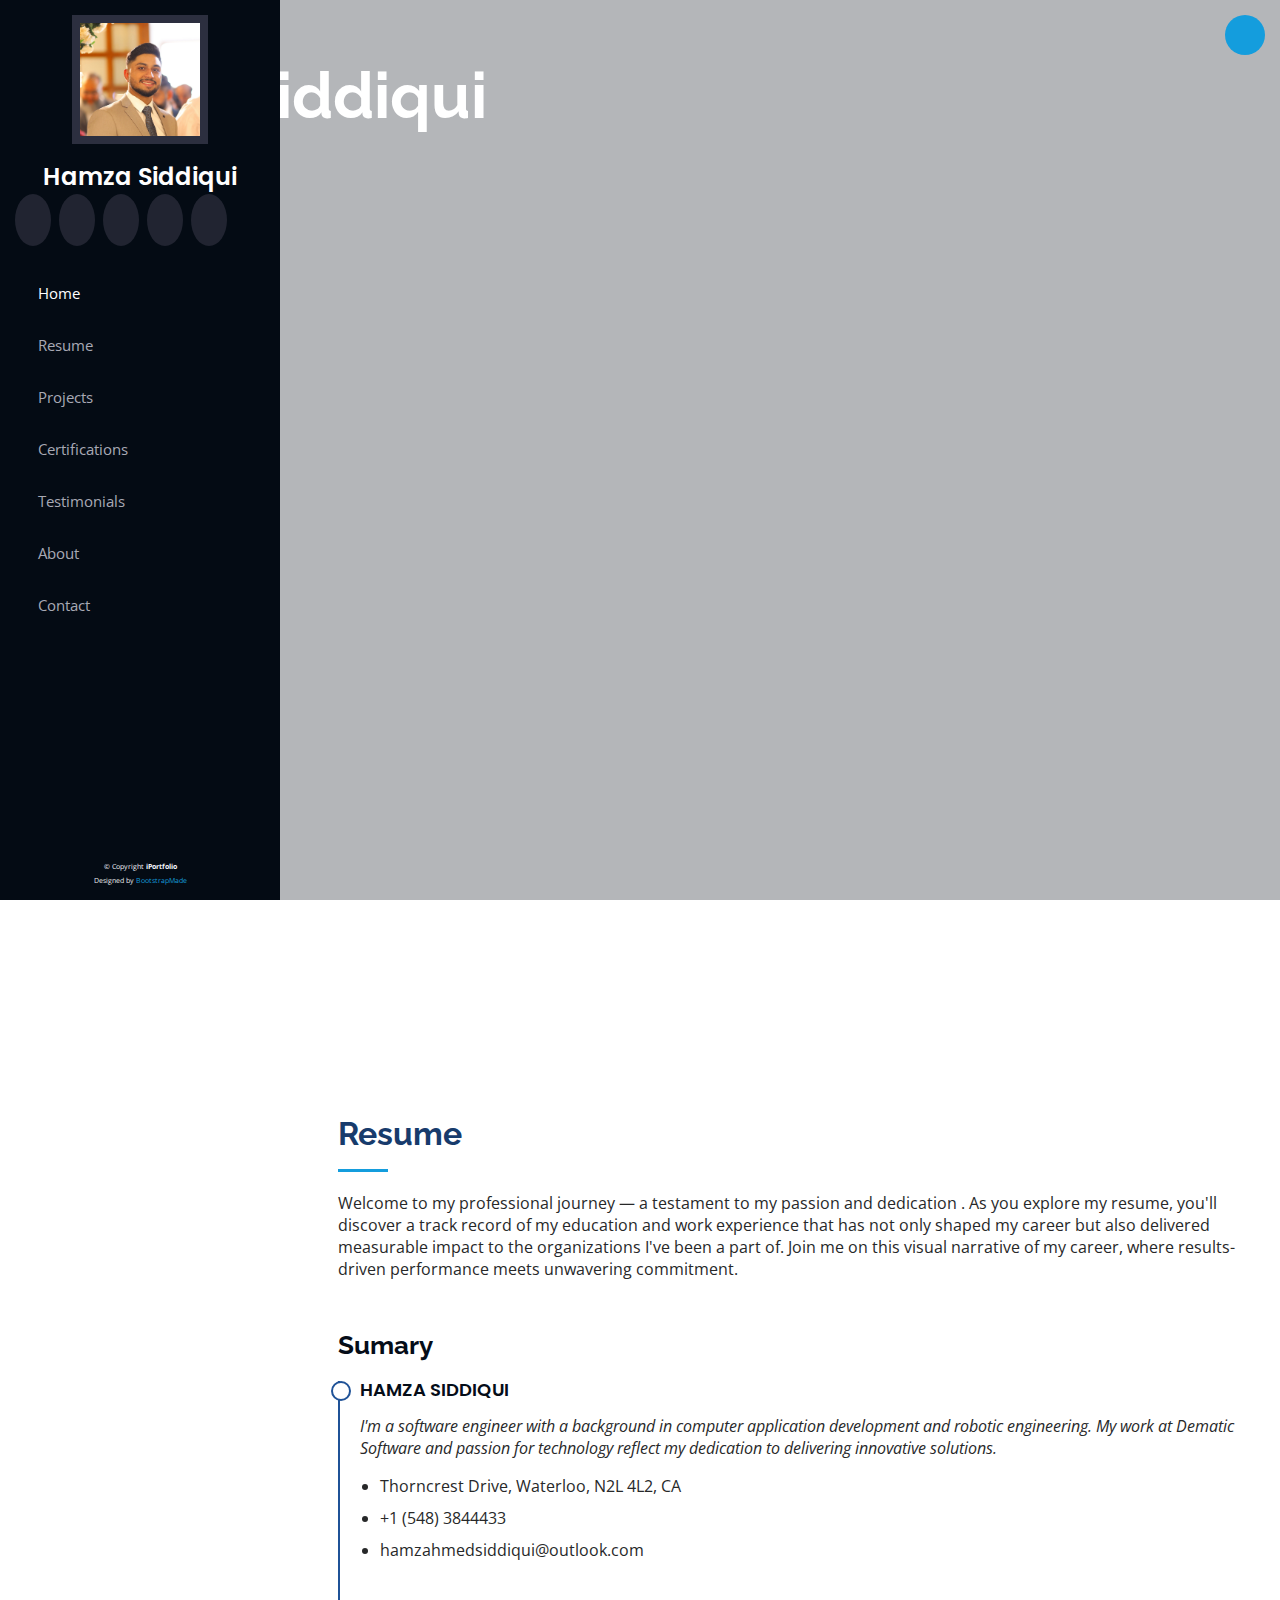
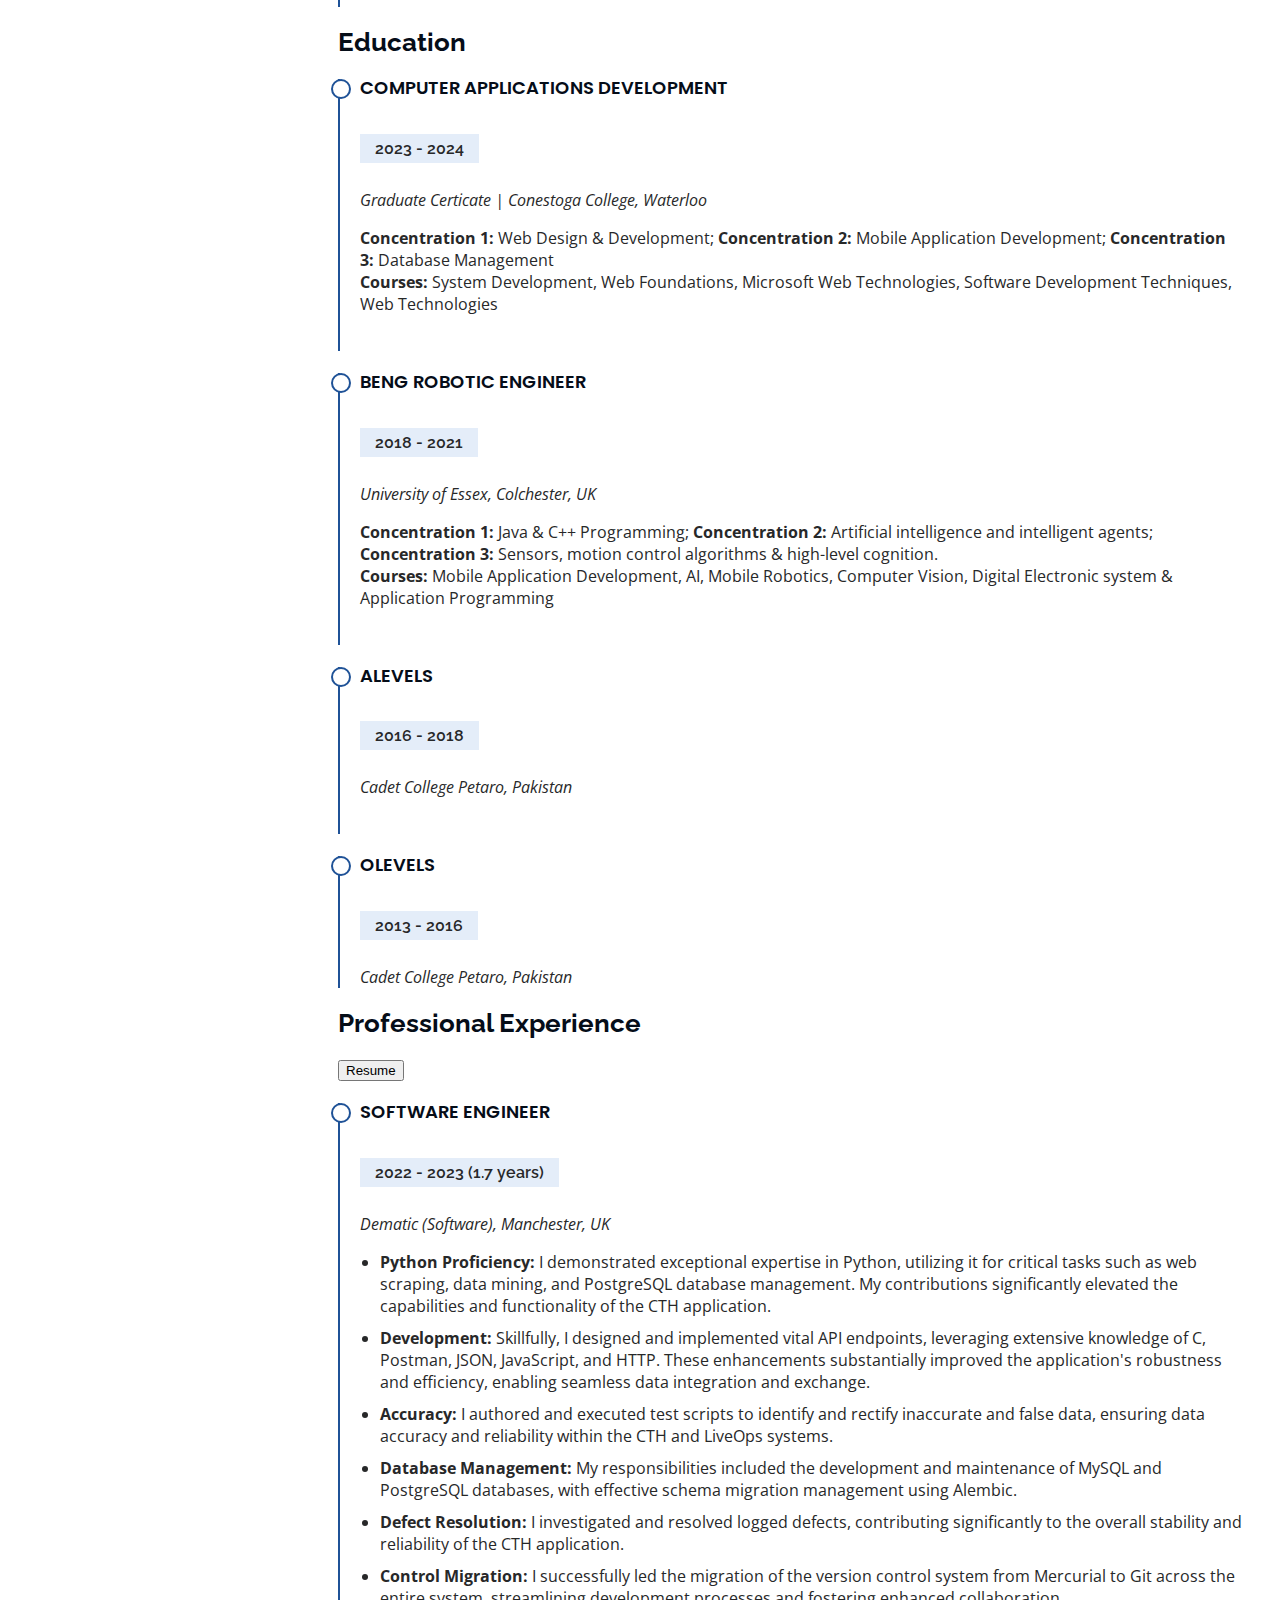
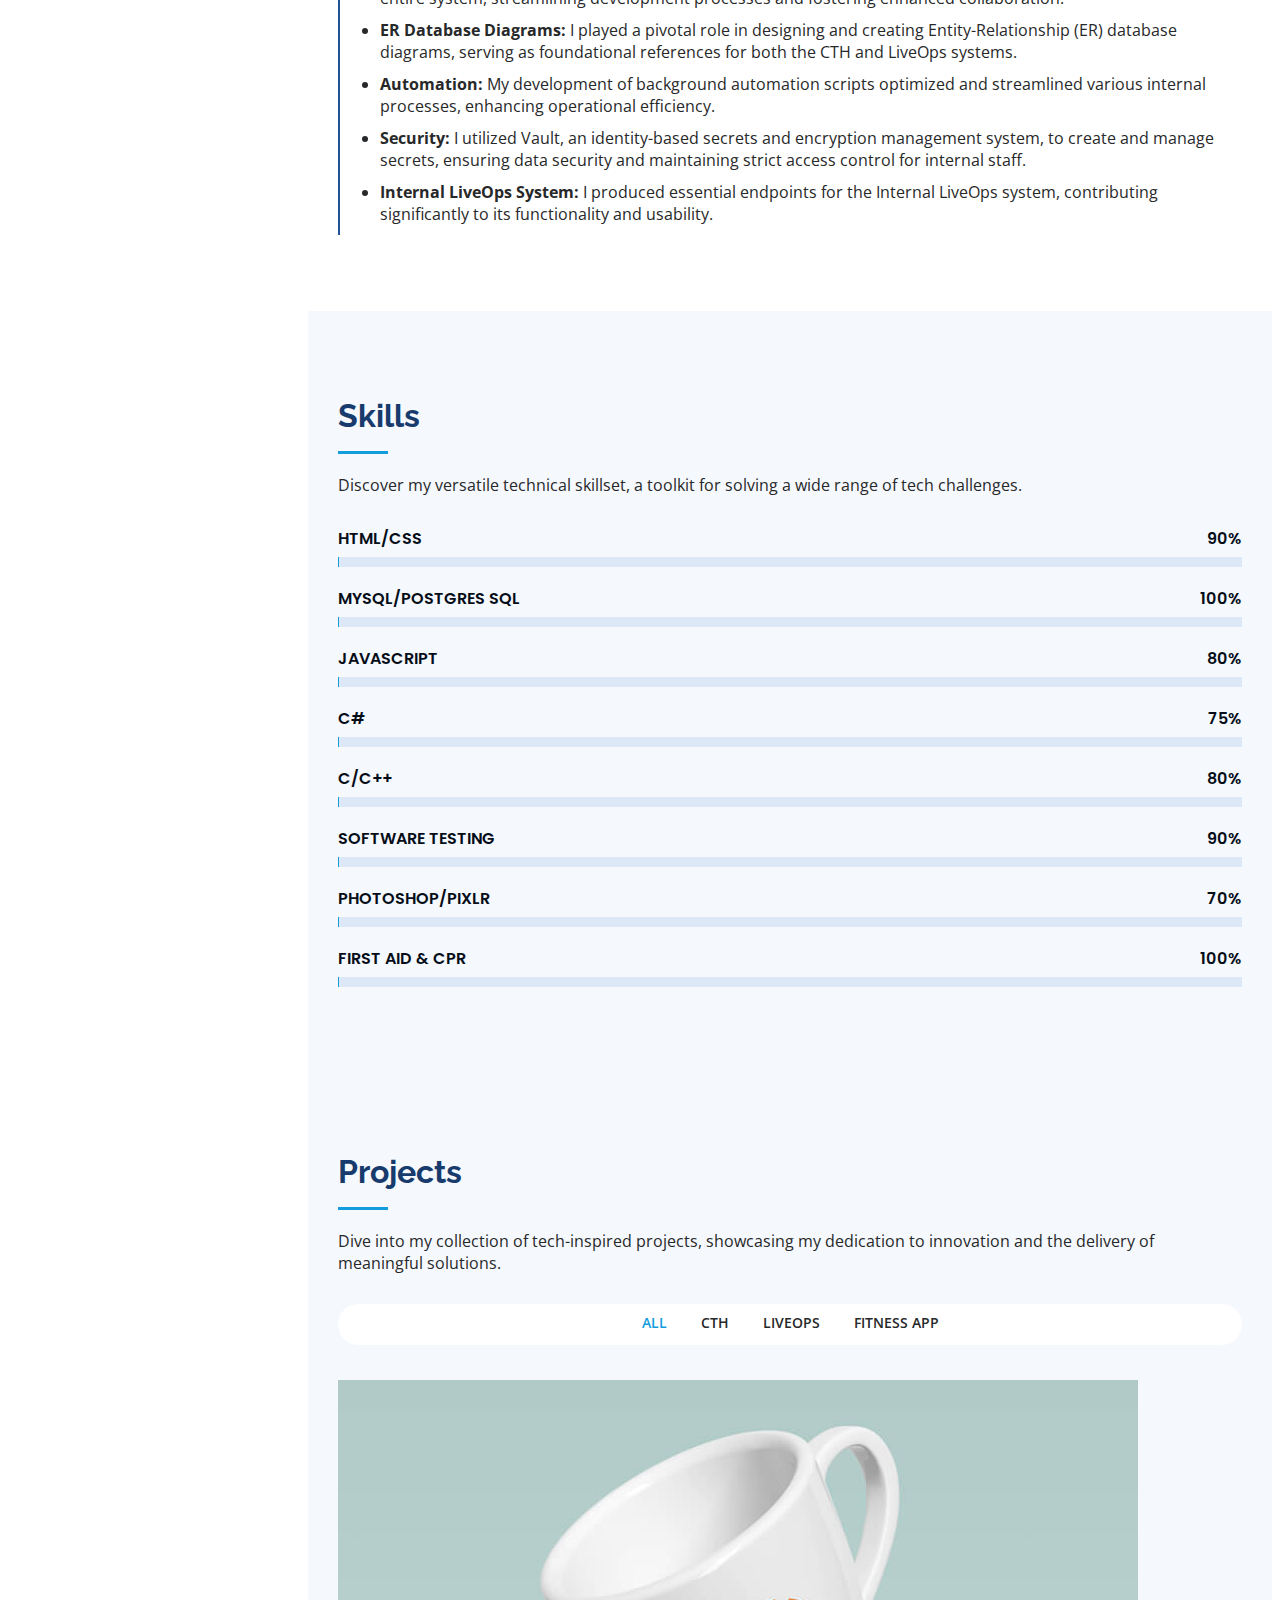
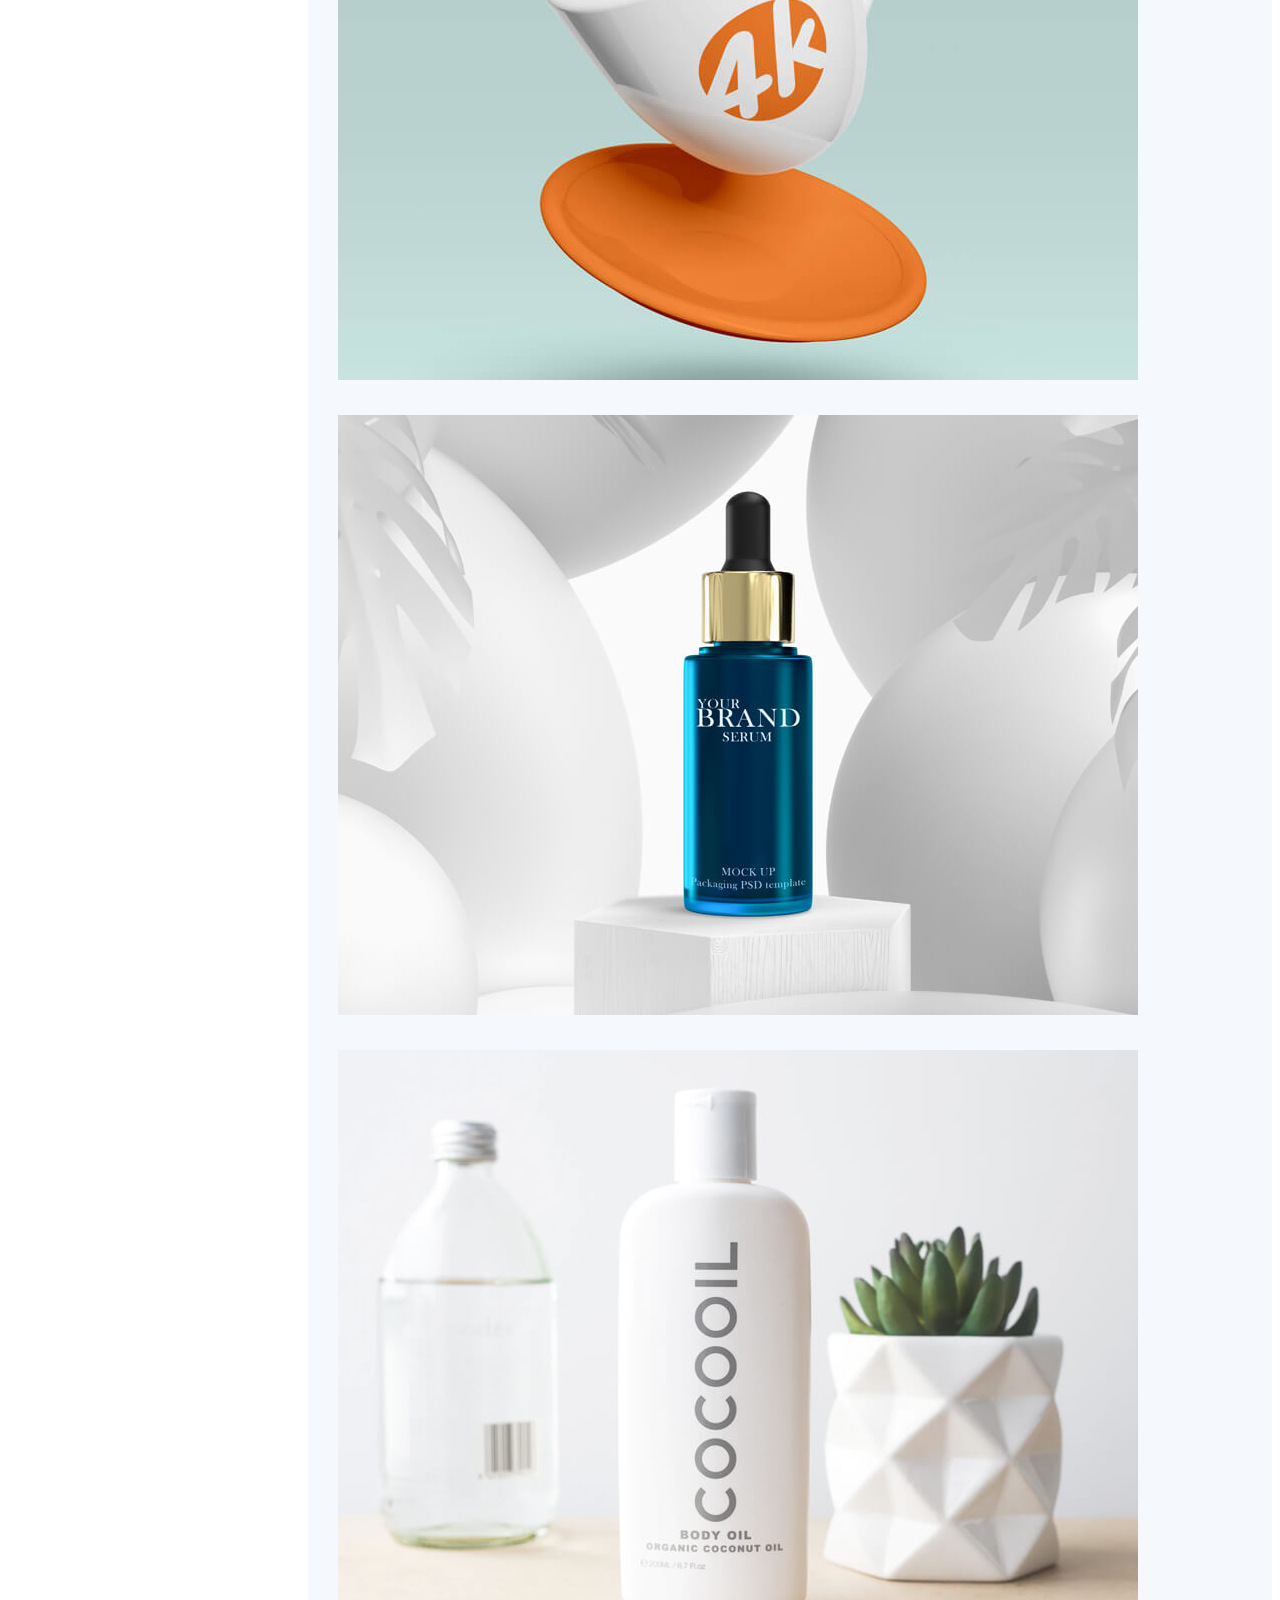
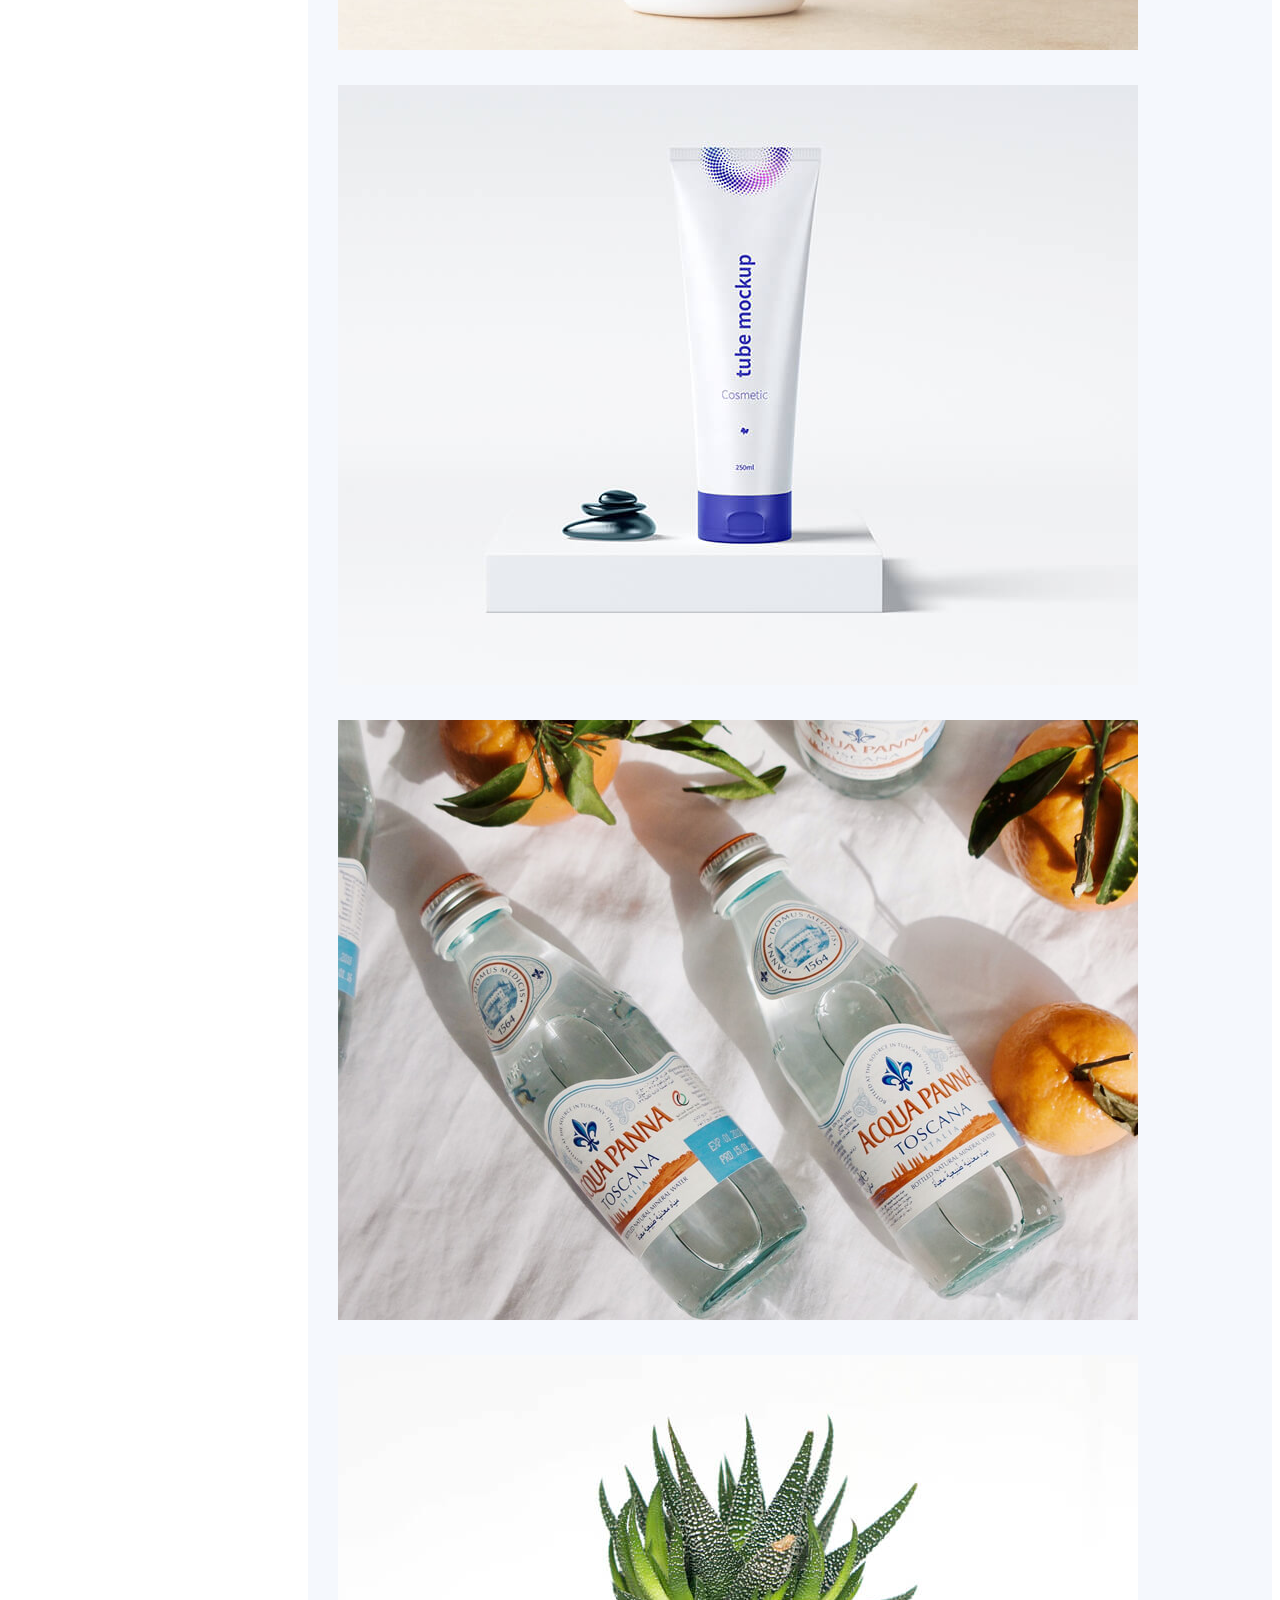
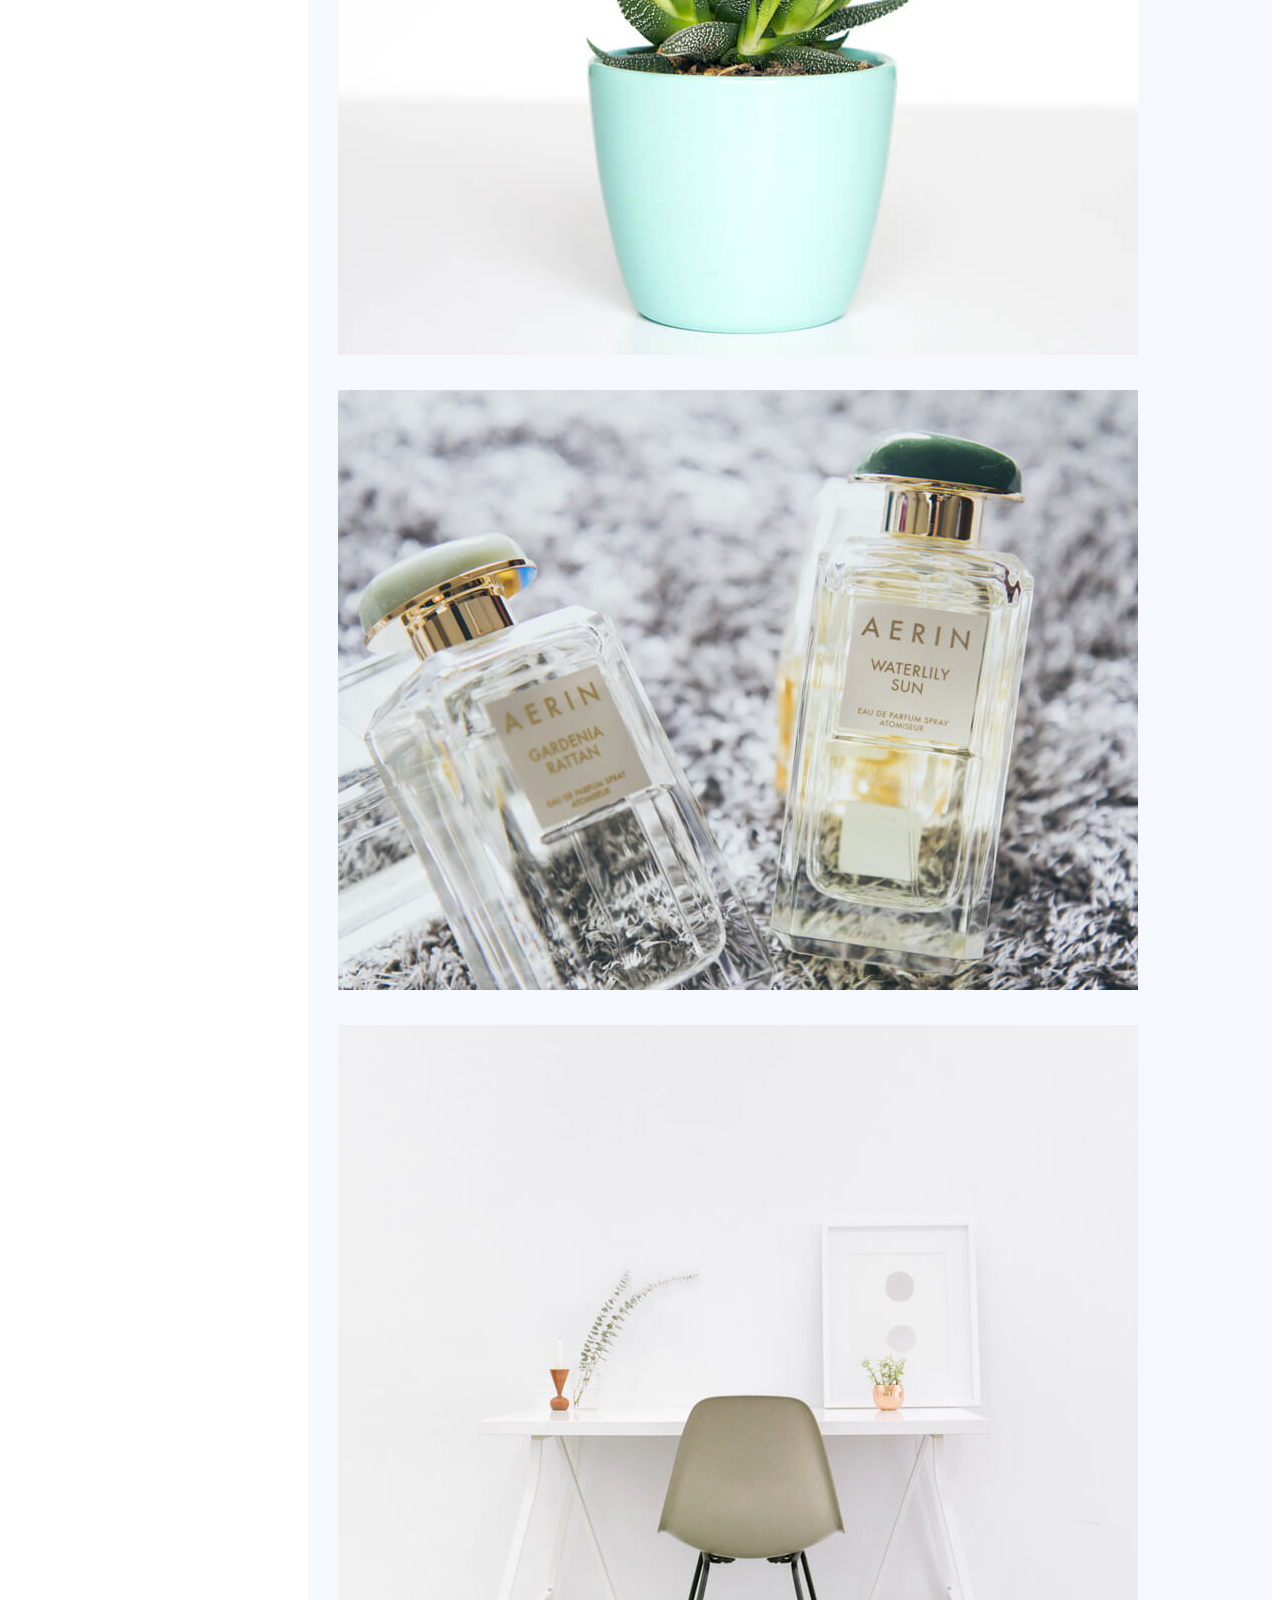
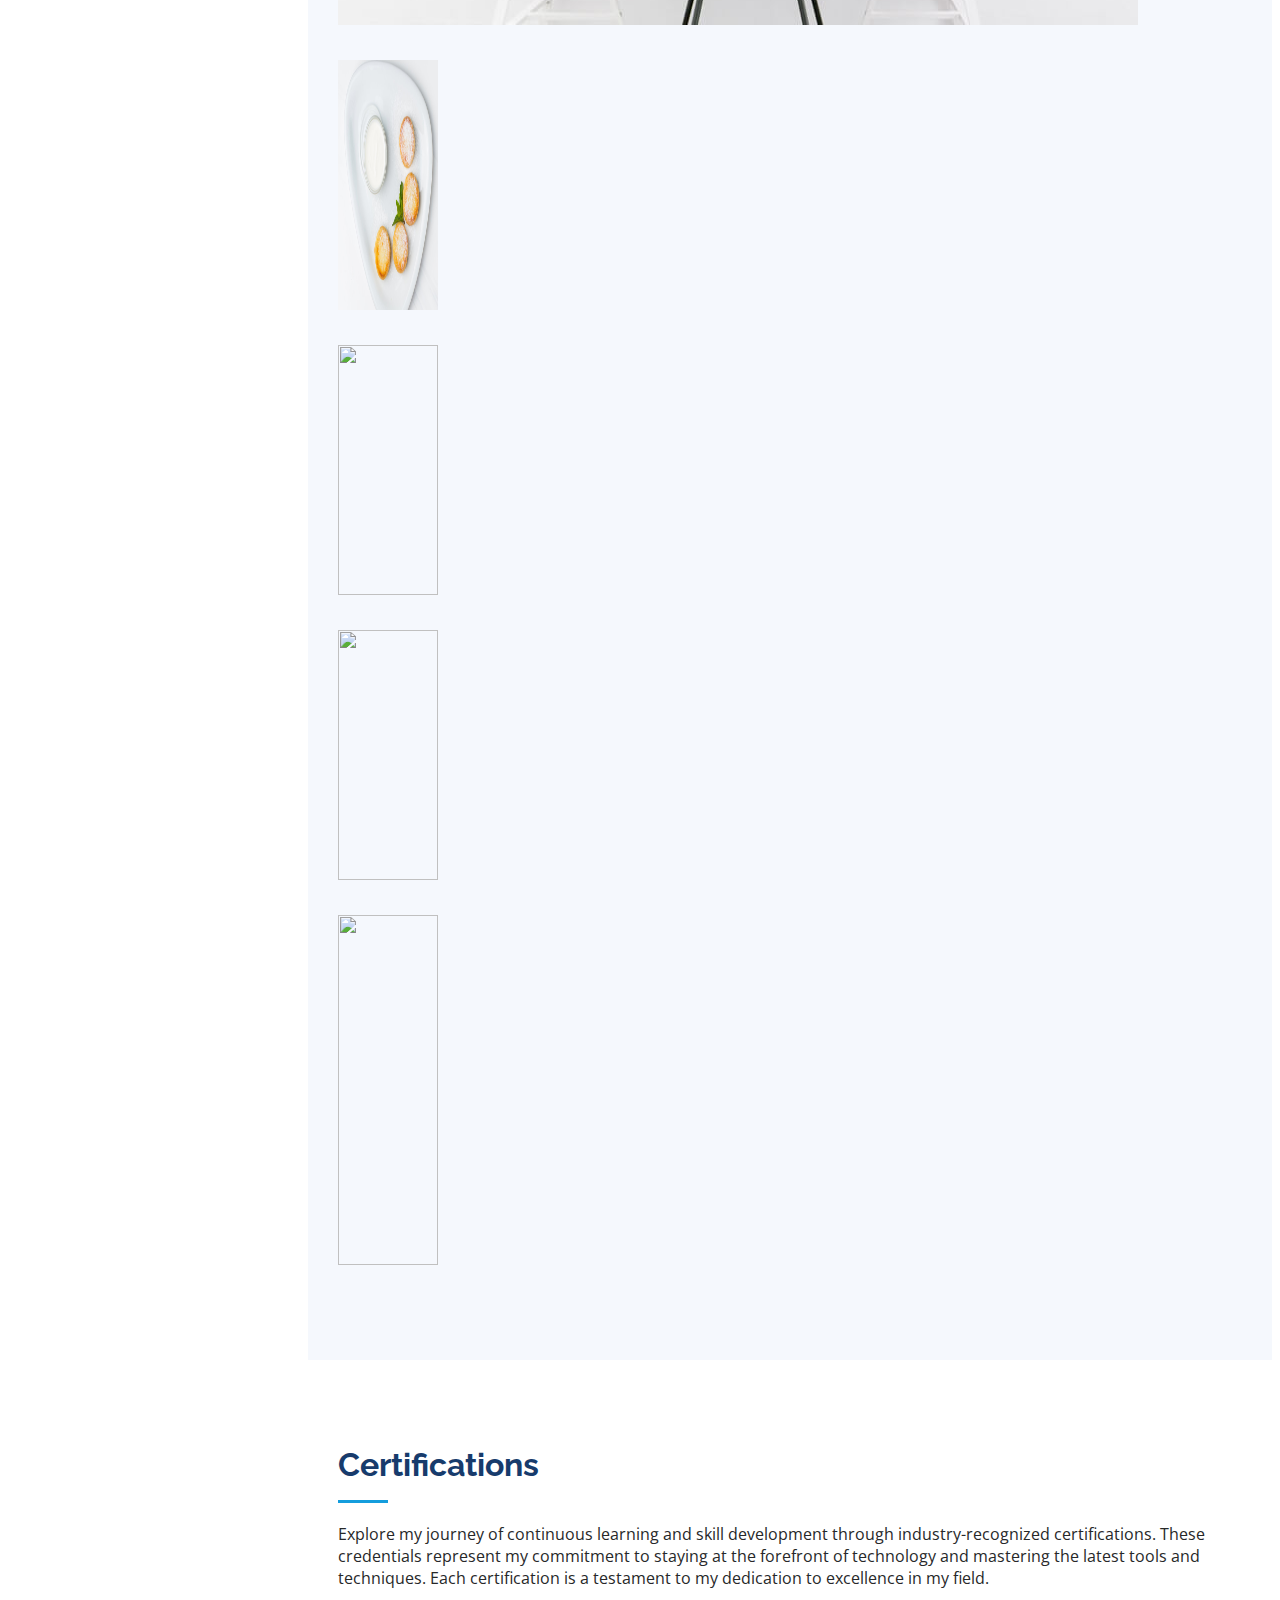
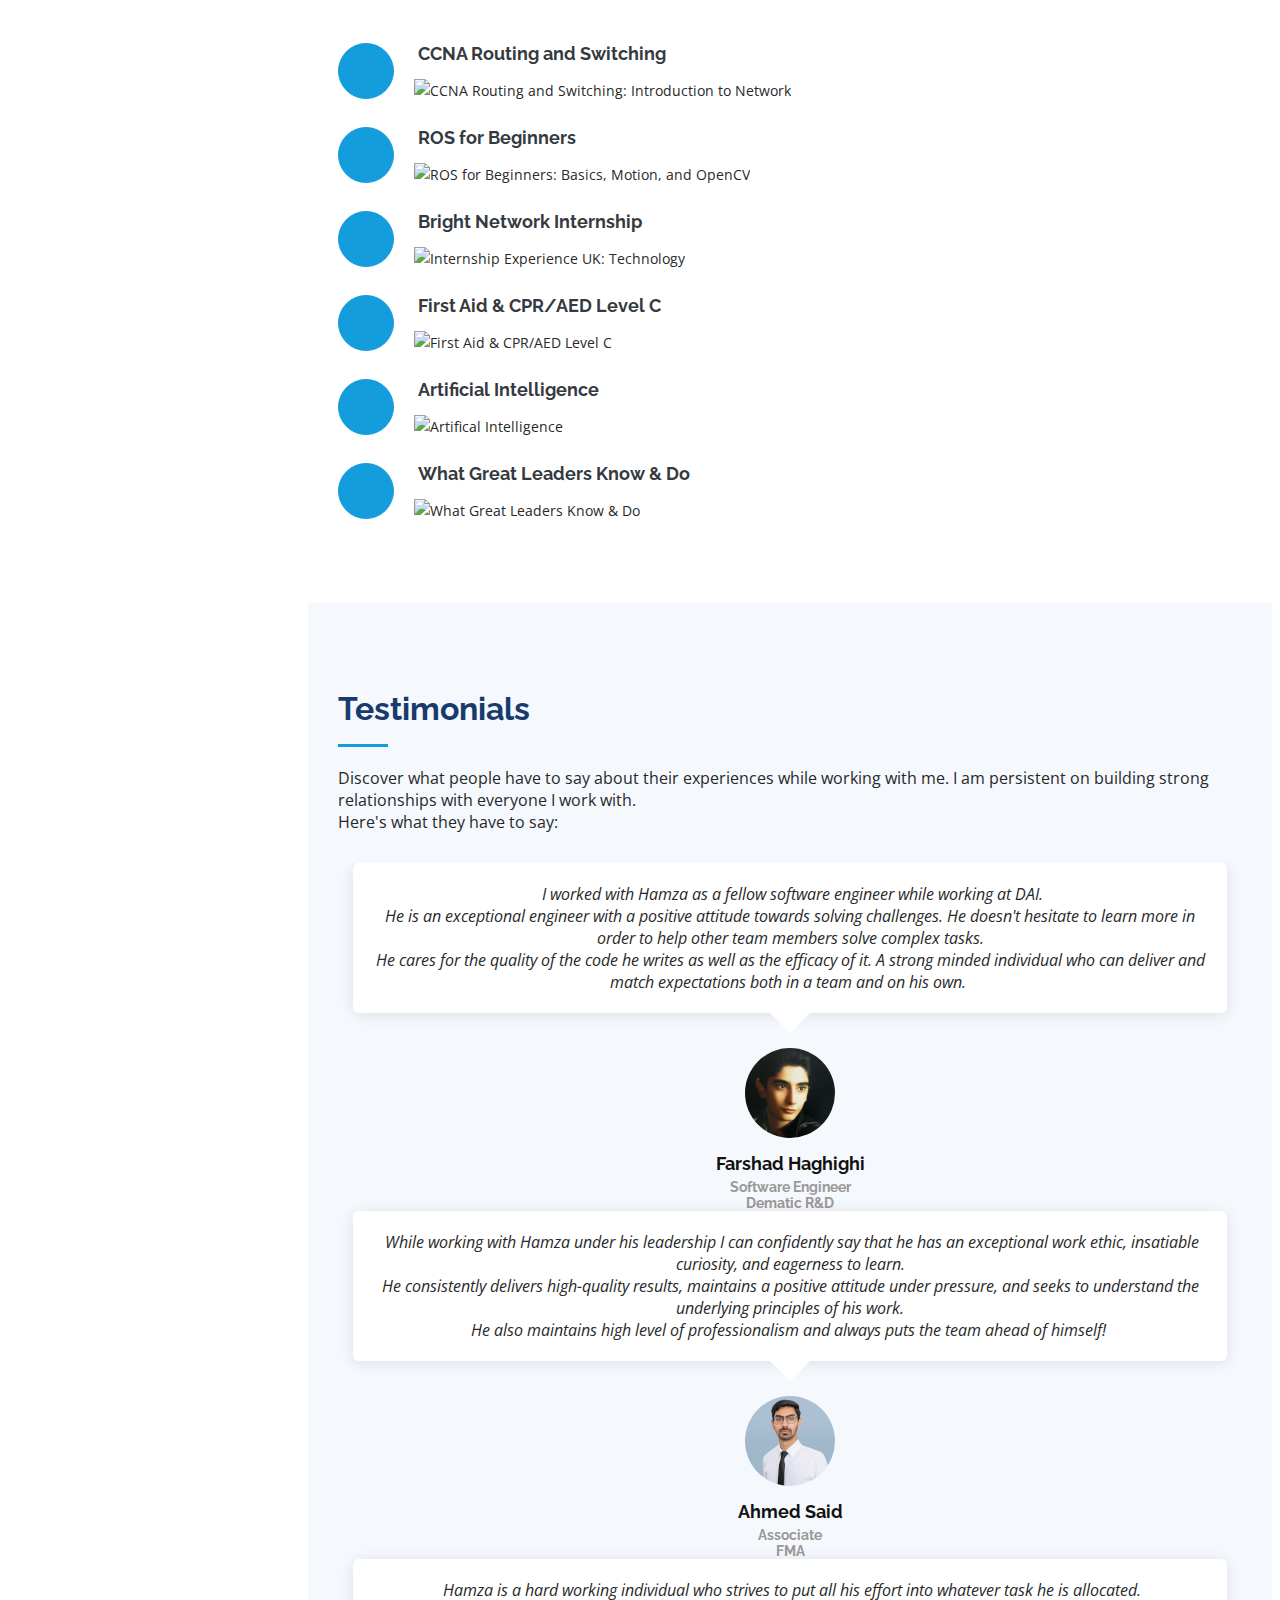
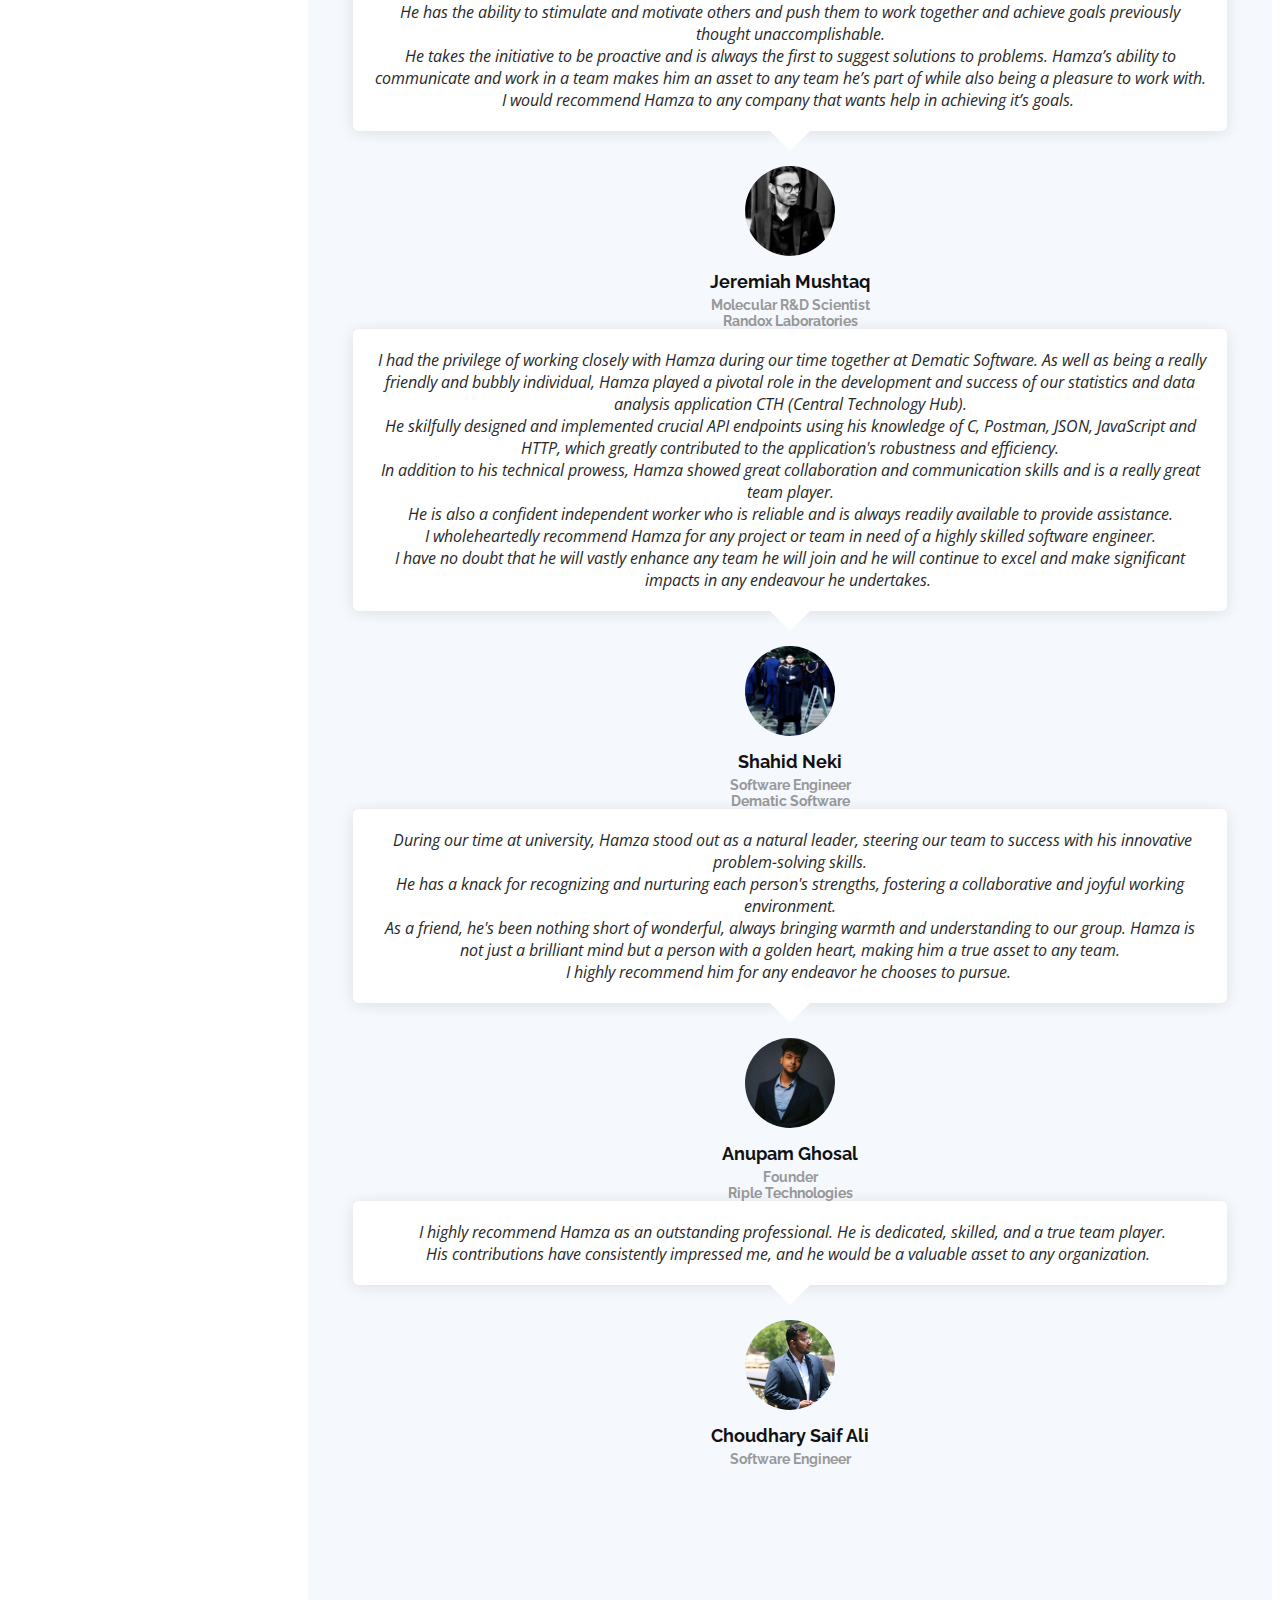
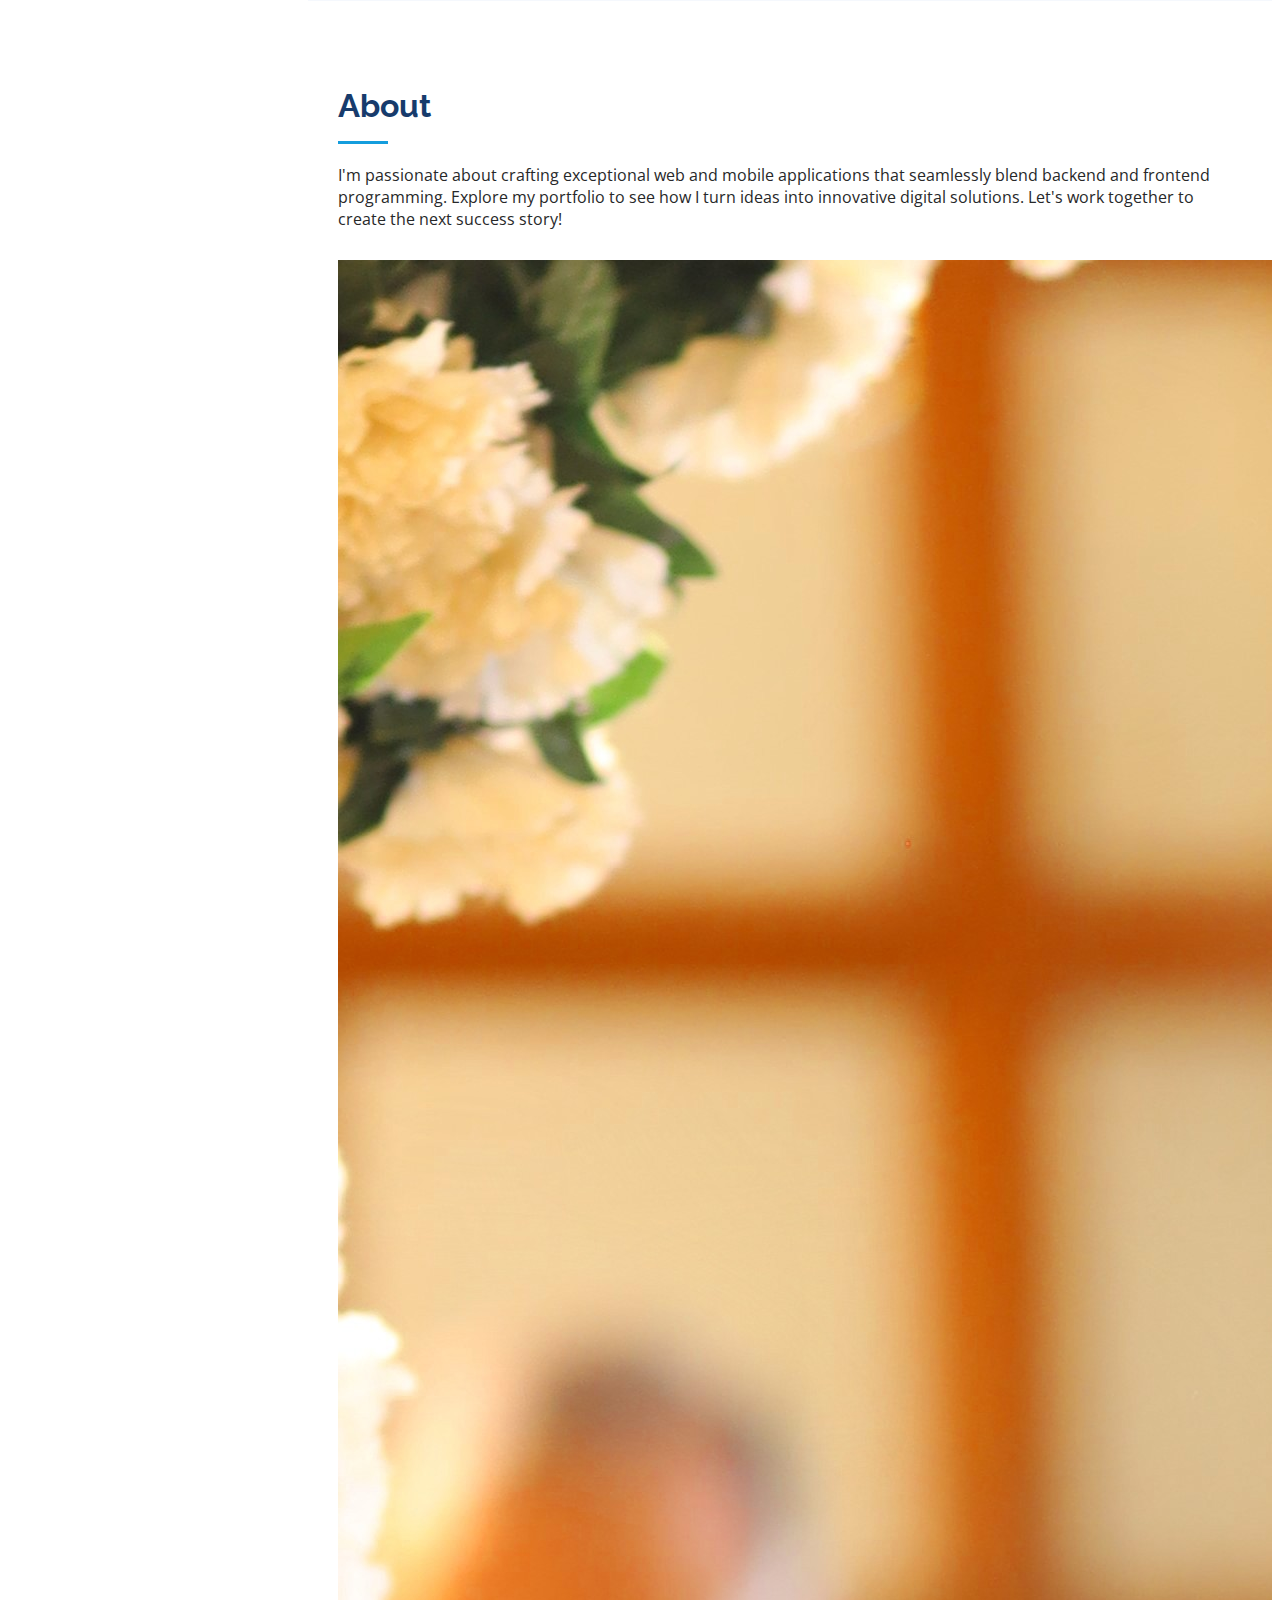
==== commit 74efd62a: "fix: minor fix" ====
--- a/index.html
+++ b/index.html
@@ -136,7 +136,18 @@
             </div>
           </div>
           <div class="col-lg-6" data-aos="fade-up" data-aos-delay="100">
-            <h3 class="resume-title">Professional Experience</h3>
+            <div class="row">
+              <div class="col-md-8">
+                  <h3 class="resume-title">Professional Experience</h3>
+              </div>
+              <div class="col-md-4">
+                <a href="assets/docs/Hamza_Siddiqui_CV.pdf" download>
+                <button id="downlaod_button" type="download">
+                    <i class="bx bx-download"></i> Resume
+                  </button>
+                </a>
+              </div>
+          </div>
             <div class="resume-item">
               <h4>Software Engineer</h4>
               <h5>2022 - 2023 (1.7 years)</h5>
@@ -634,7 +645,7 @@
                 </p>
                 <img src="assets/img/testimonials/testimonials-5.jpg" class="testimonial-img" alt="">
                 <h3>Choudhary Saif Ali</h3>
-                <h4>Flutter Developer</h4>
+                <h4>Software Engineer</h4>
               </div>
             </div><!-- End testimonial item -->
           </div>
@@ -666,16 +677,14 @@
             <div class="row">
               <div class="col-lg-6">
                 <ul>
-                  <li><i class="bi bi-chevron-right"></i> <strong>Birthday:</strong> <span>24 June 2000</span></li>
+                  <li><i class="bi bi-chevron-right"></i> <strong>Email:</strong> <span>hamzahmedsiddiqui@outlook.com</span></li>
                   <li><i class="bi bi-chevron-right"></i> <strong>Phone:</strong> <span>+1 548 3844433</span></li>
                   <li><i class="bi bi-chevron-right"></i> <strong>City:</strong> <span>Waterloo, Canada</span></li>
-                  <li><i class="bi bi-chevron-right"></i> <strong>Age:</strong> <span>23</span></li>
                 </ul>
               </div>
               <div class="col-lg-6">
                 <ul>
                   <li><i class="bi bi-chevron-right"></i> <strong>Degree:</strong> <span>Bachelors/Graduate Certificate</span></li>
-                  <li><i class="bi bi-chevron-right"></i> <strong>Email:</strong> <span>hamzahmedsiddiqui@outlook.com</span></li>
                   <li><i class="bi bi-chevron-right"></i> <strong>Freelance:</strong> <span>Available</span></li>
                 </ul>
               </div>
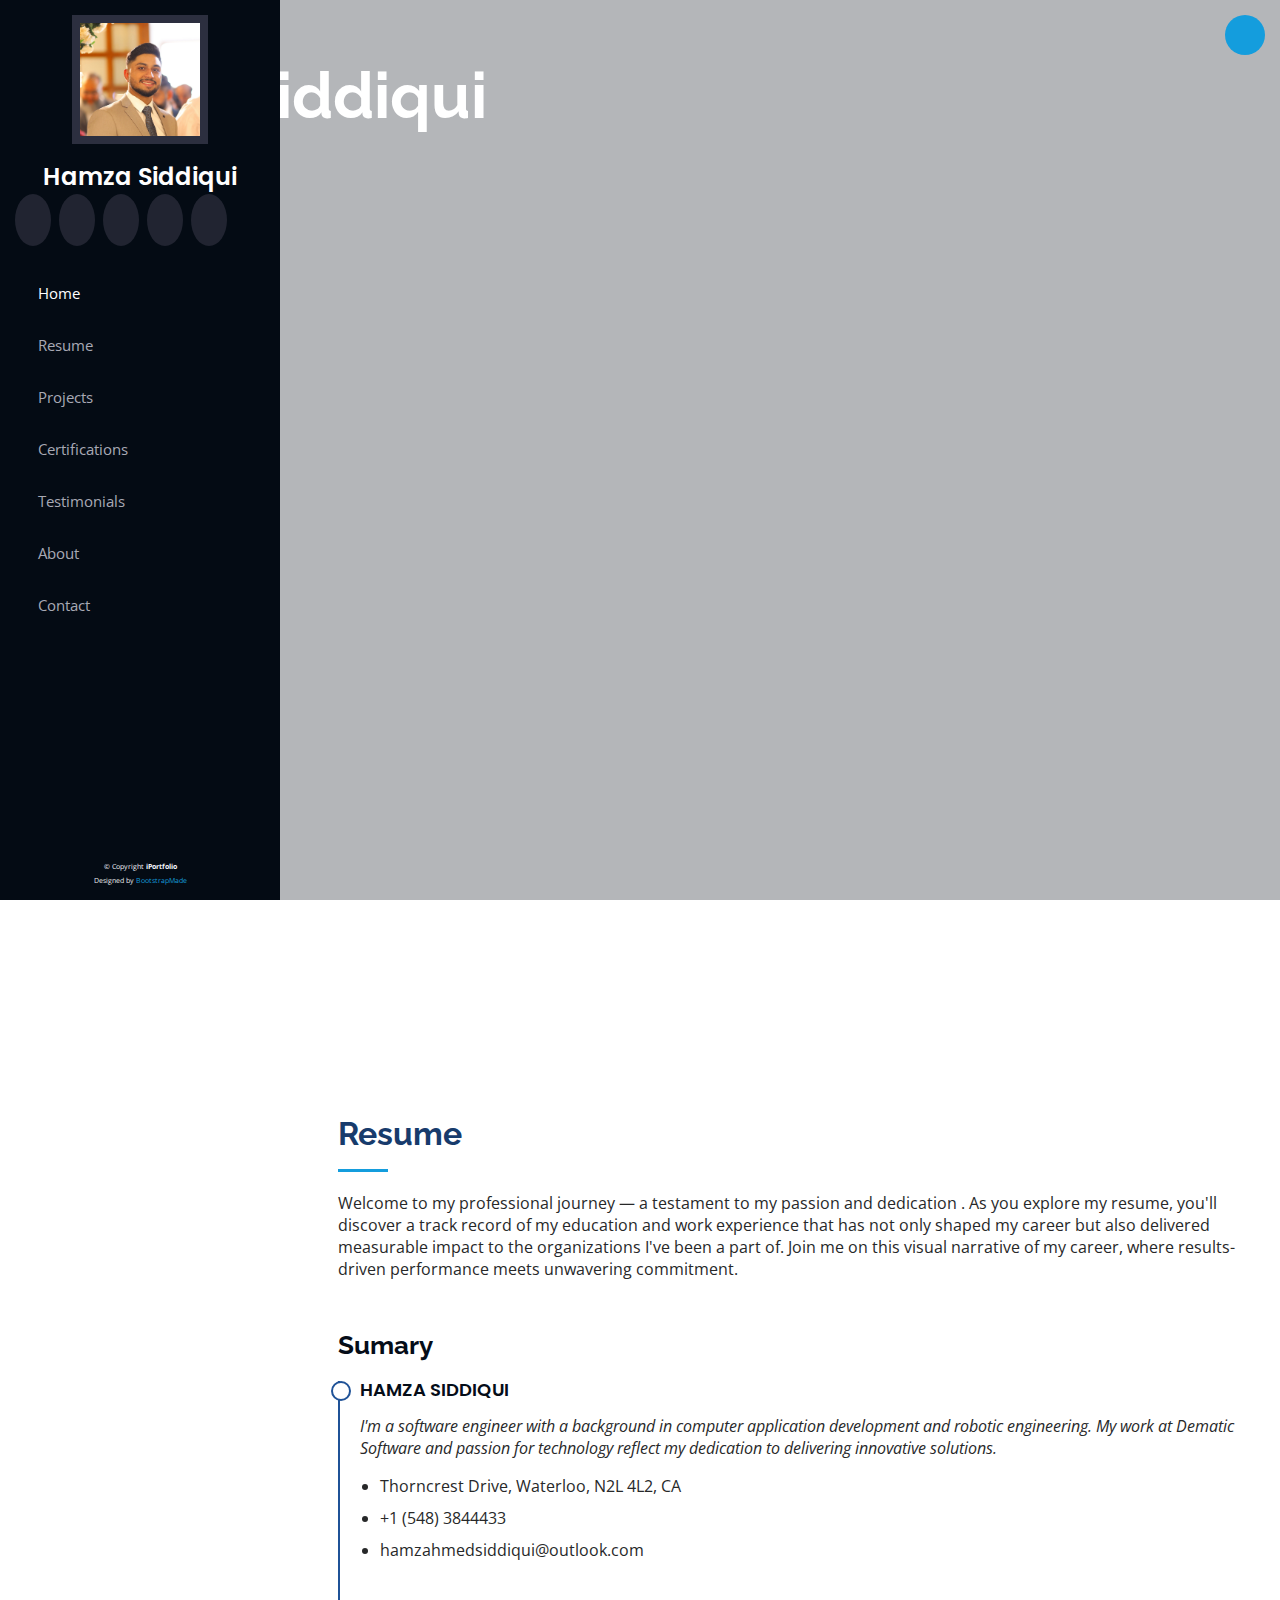
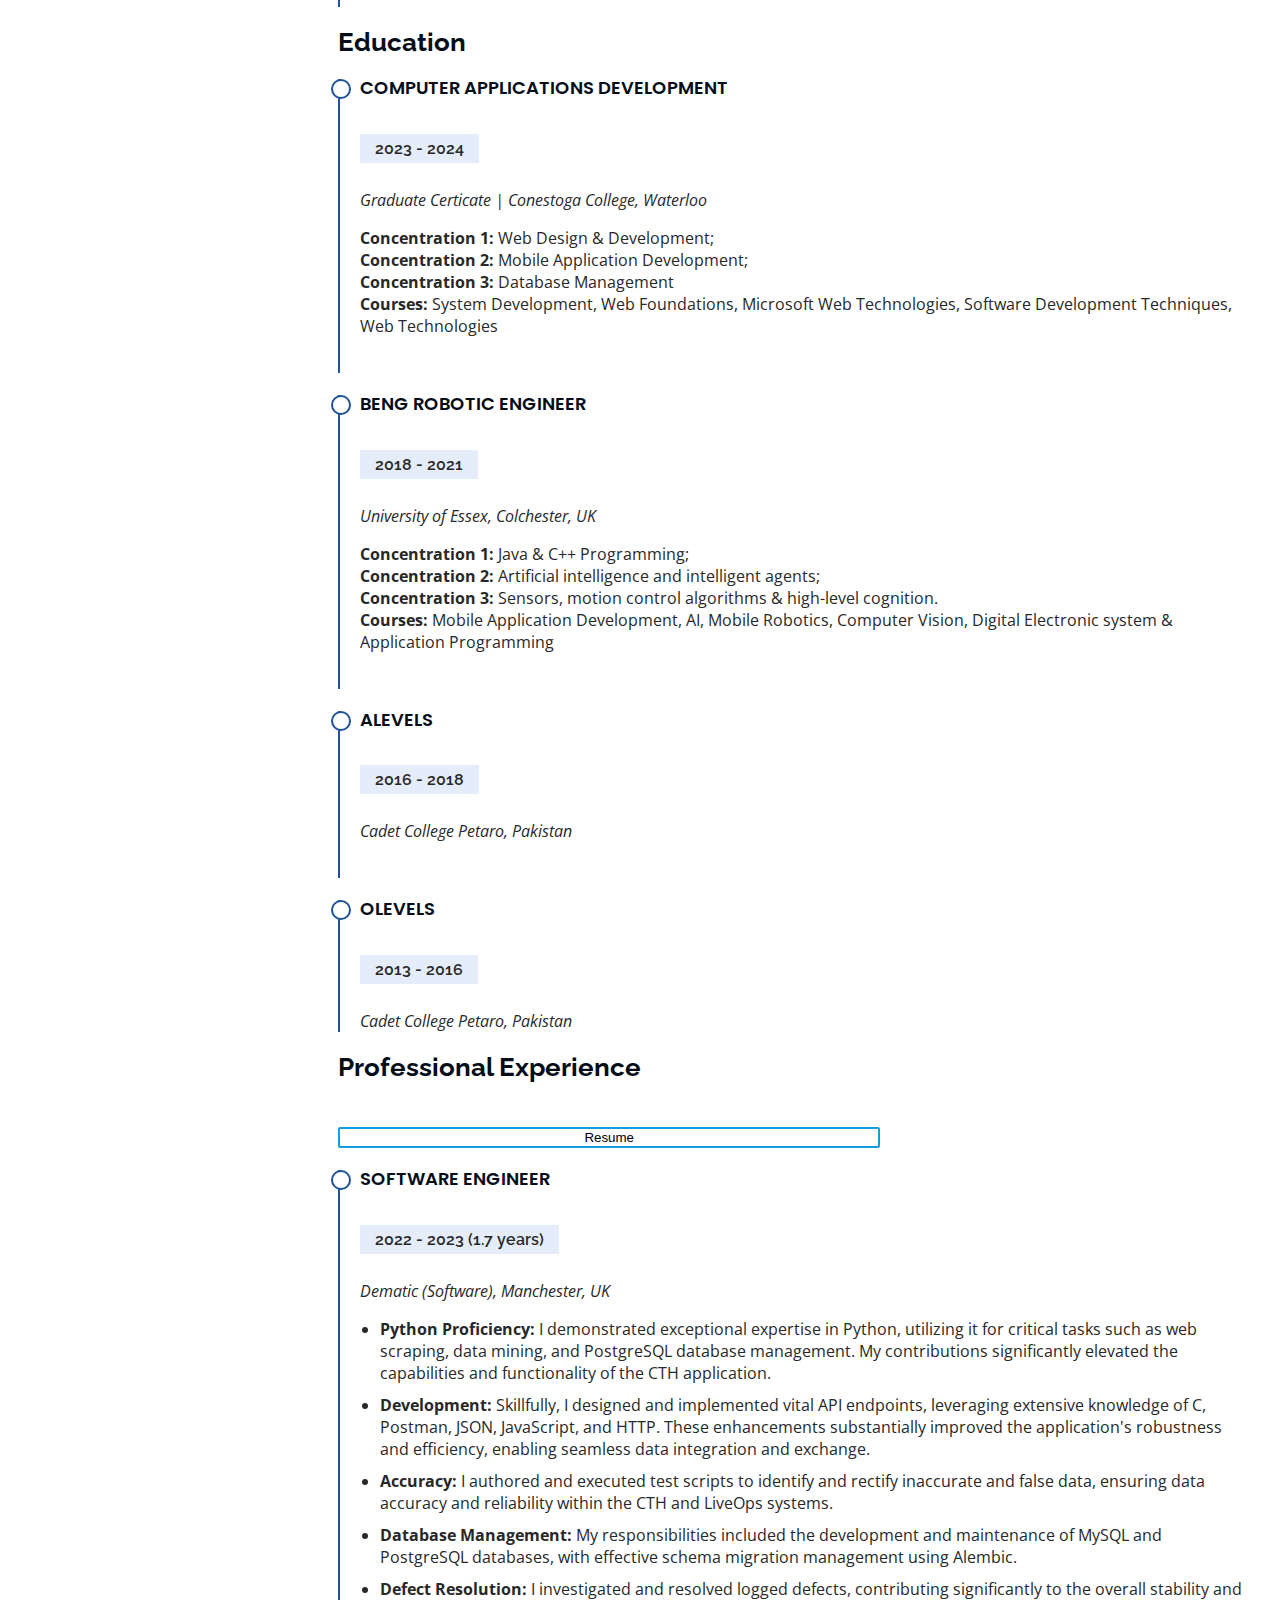
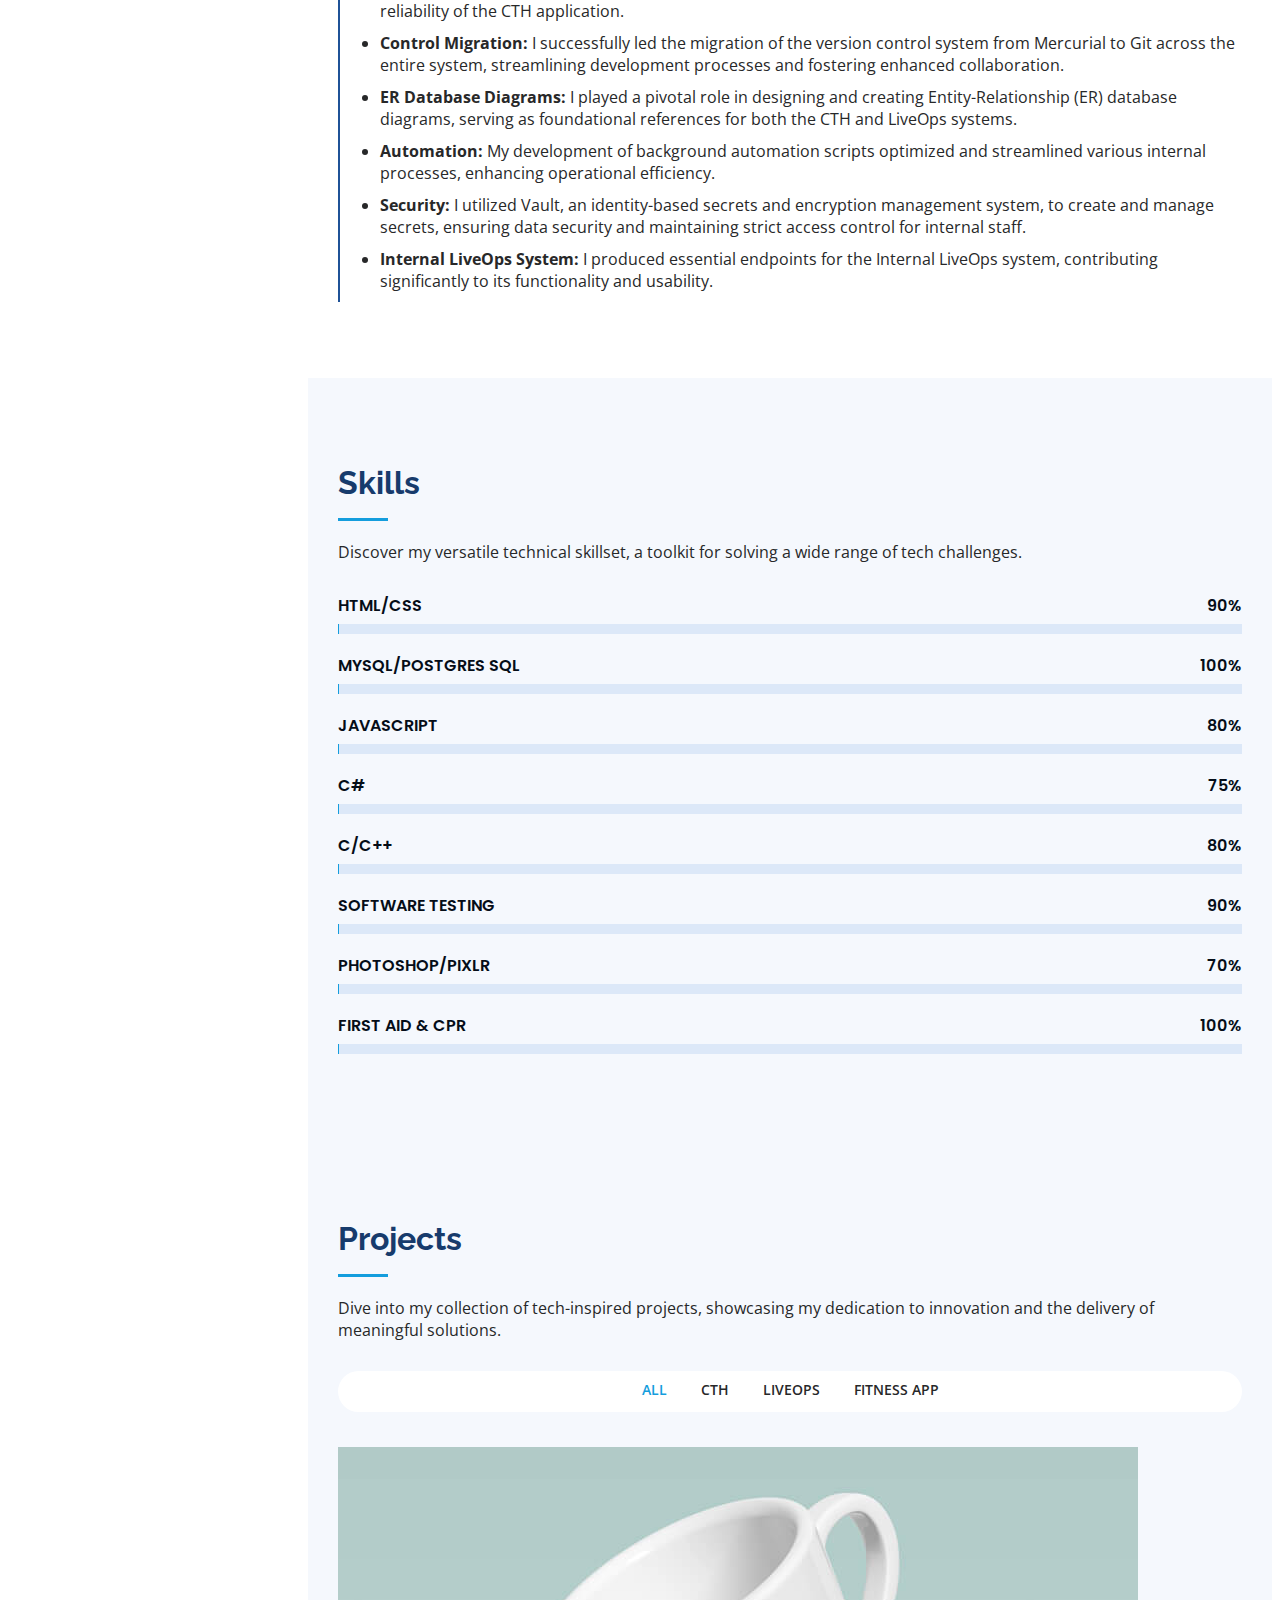
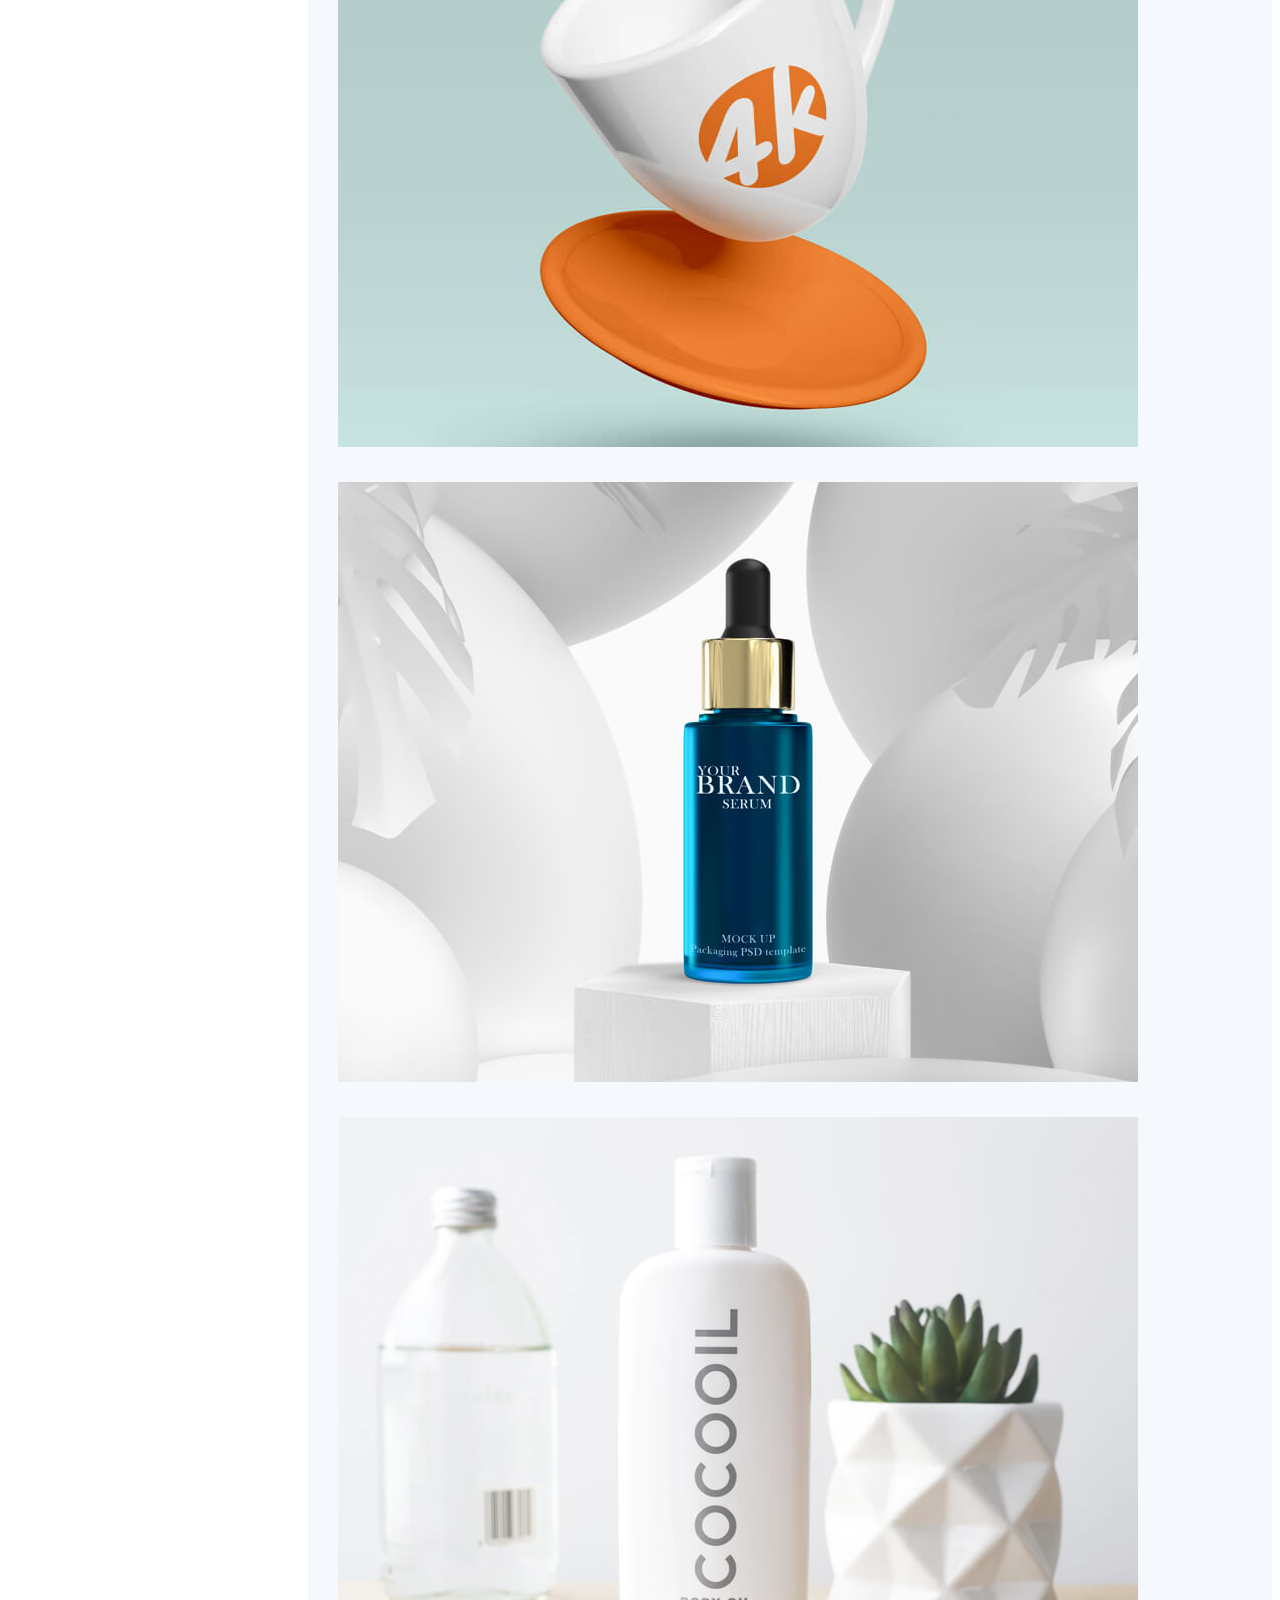
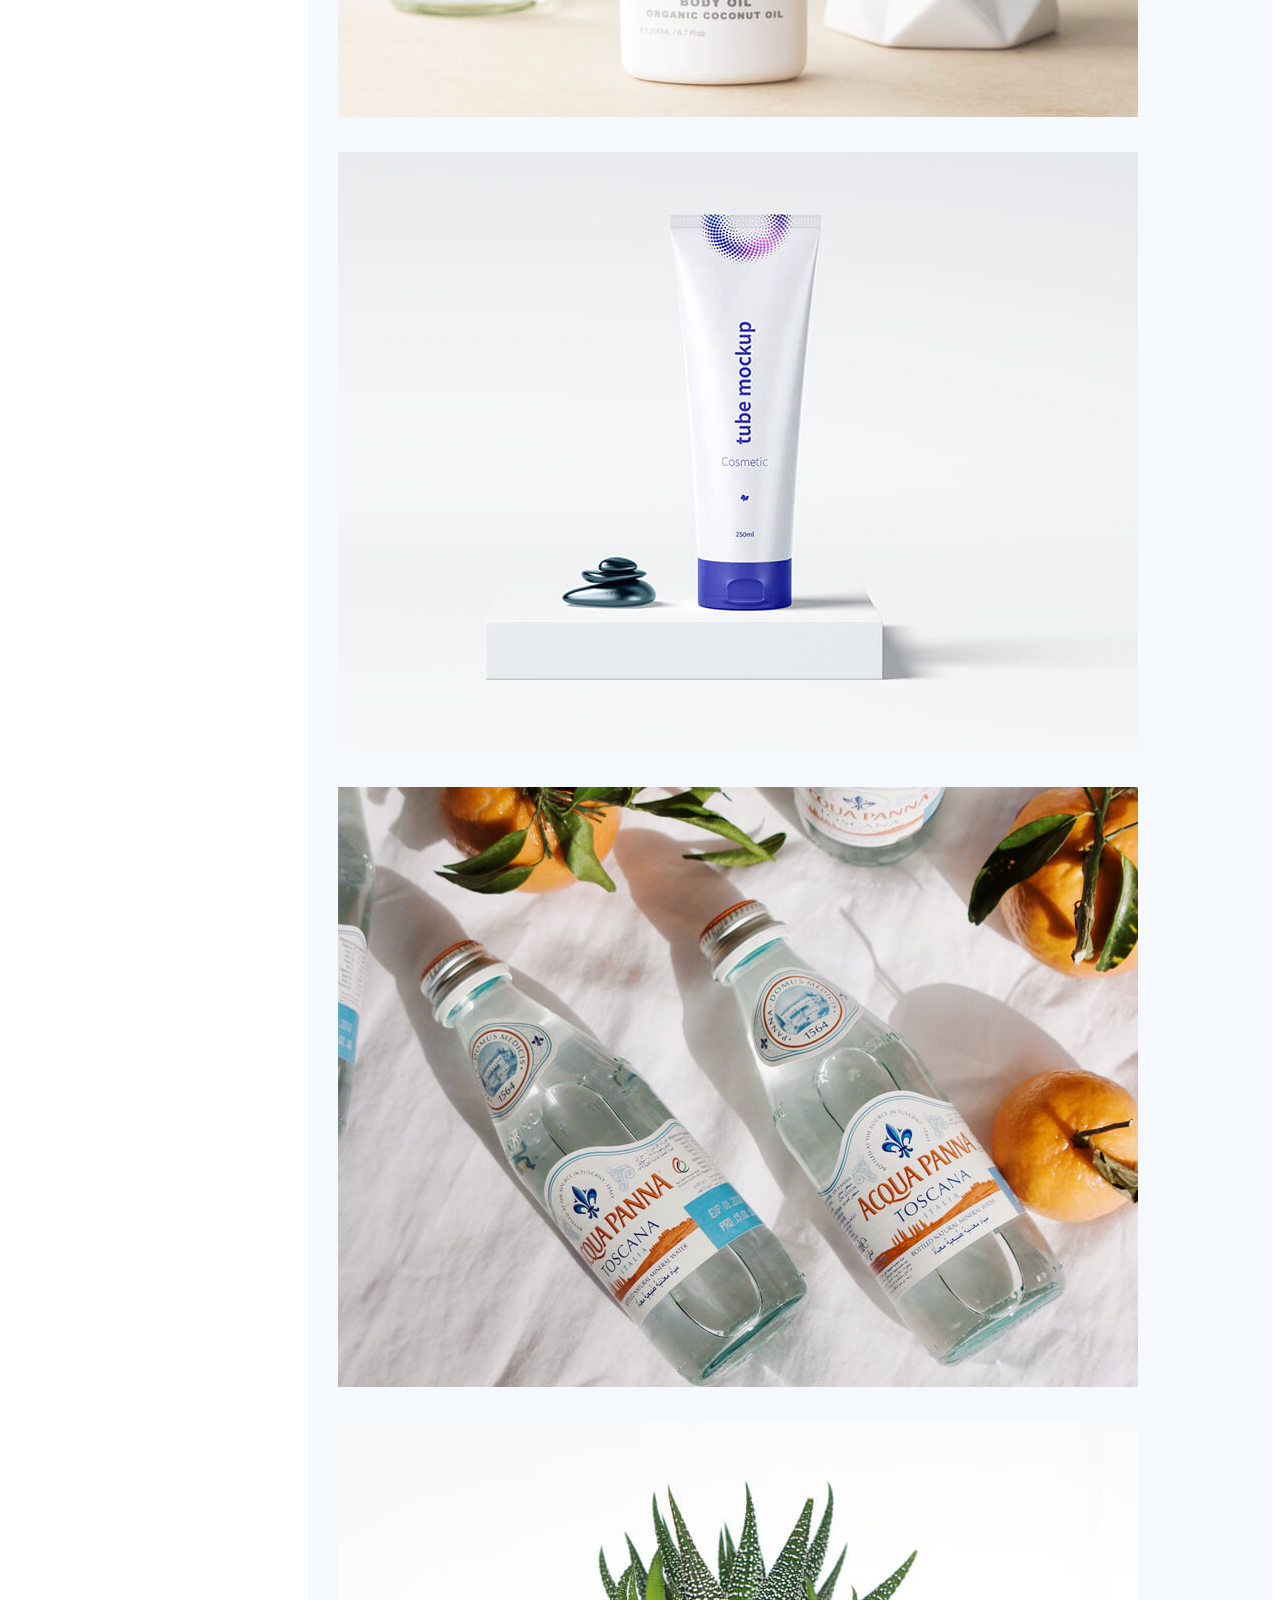
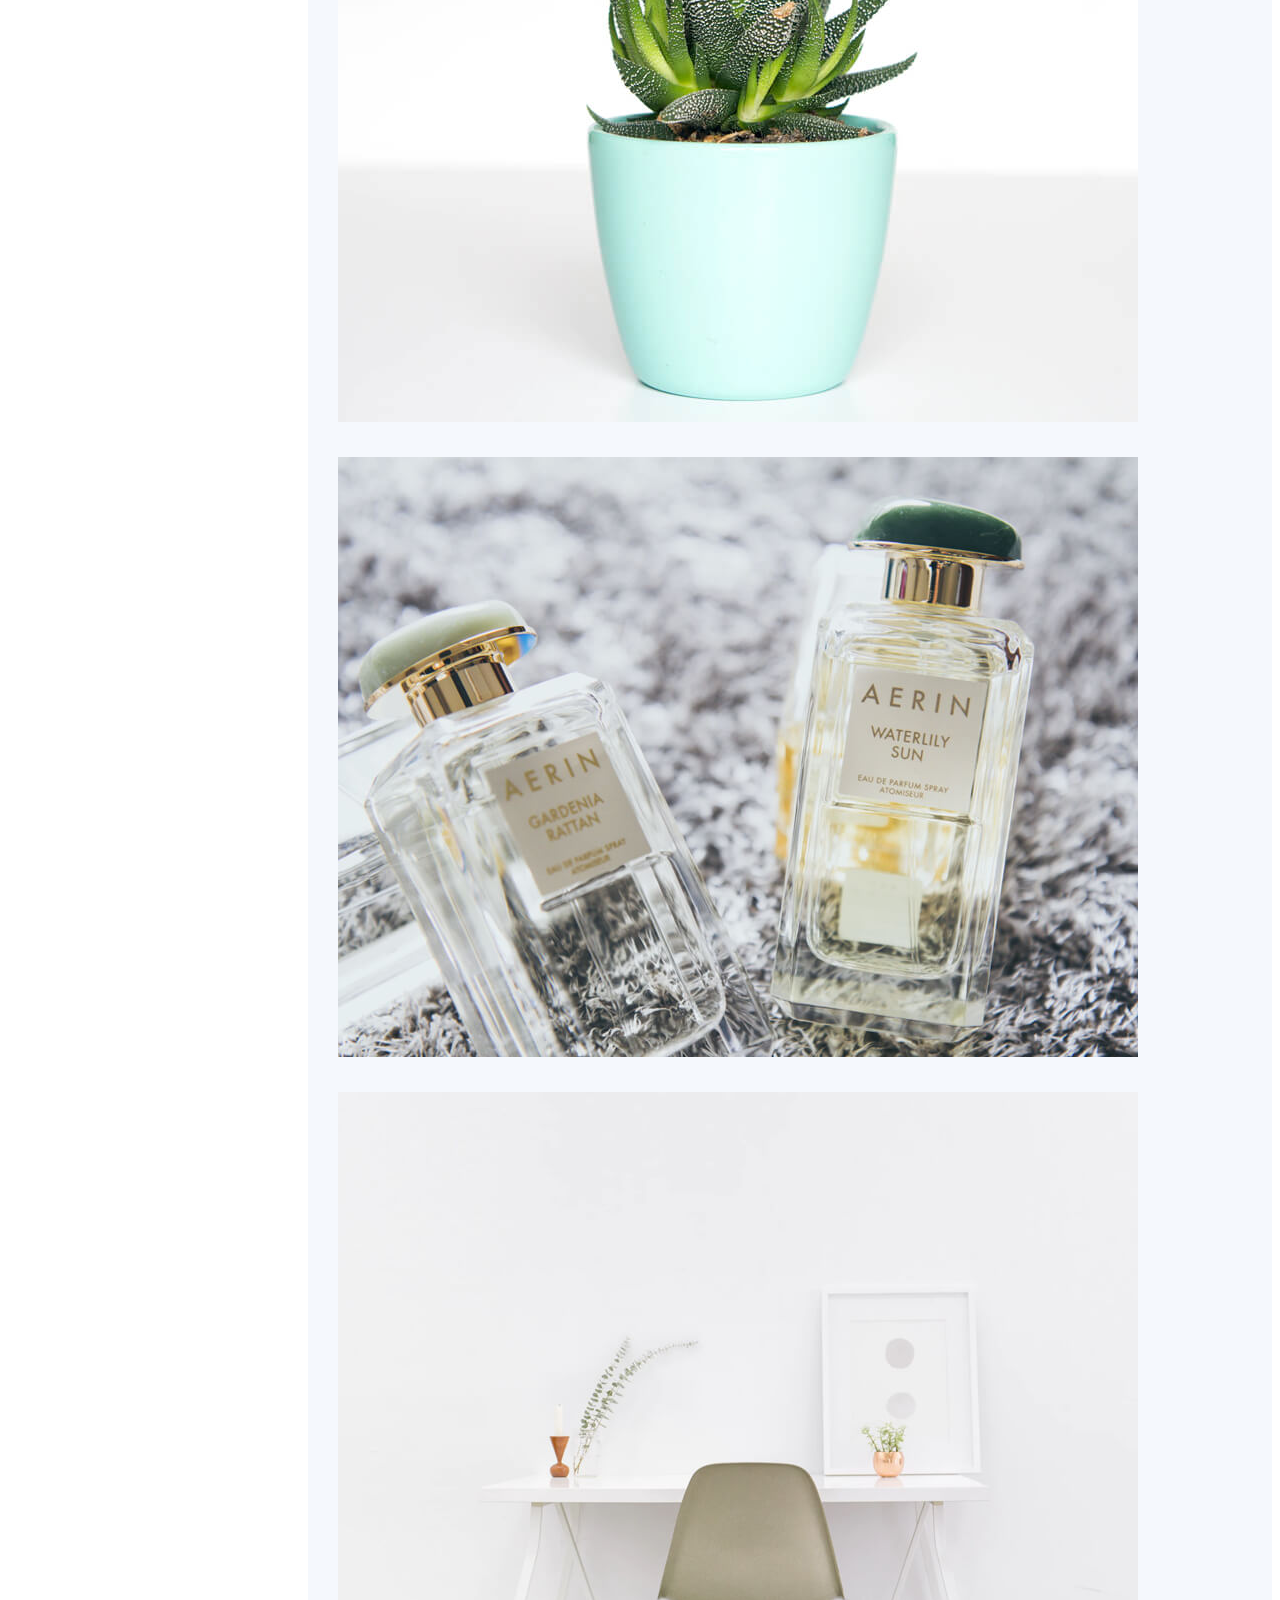
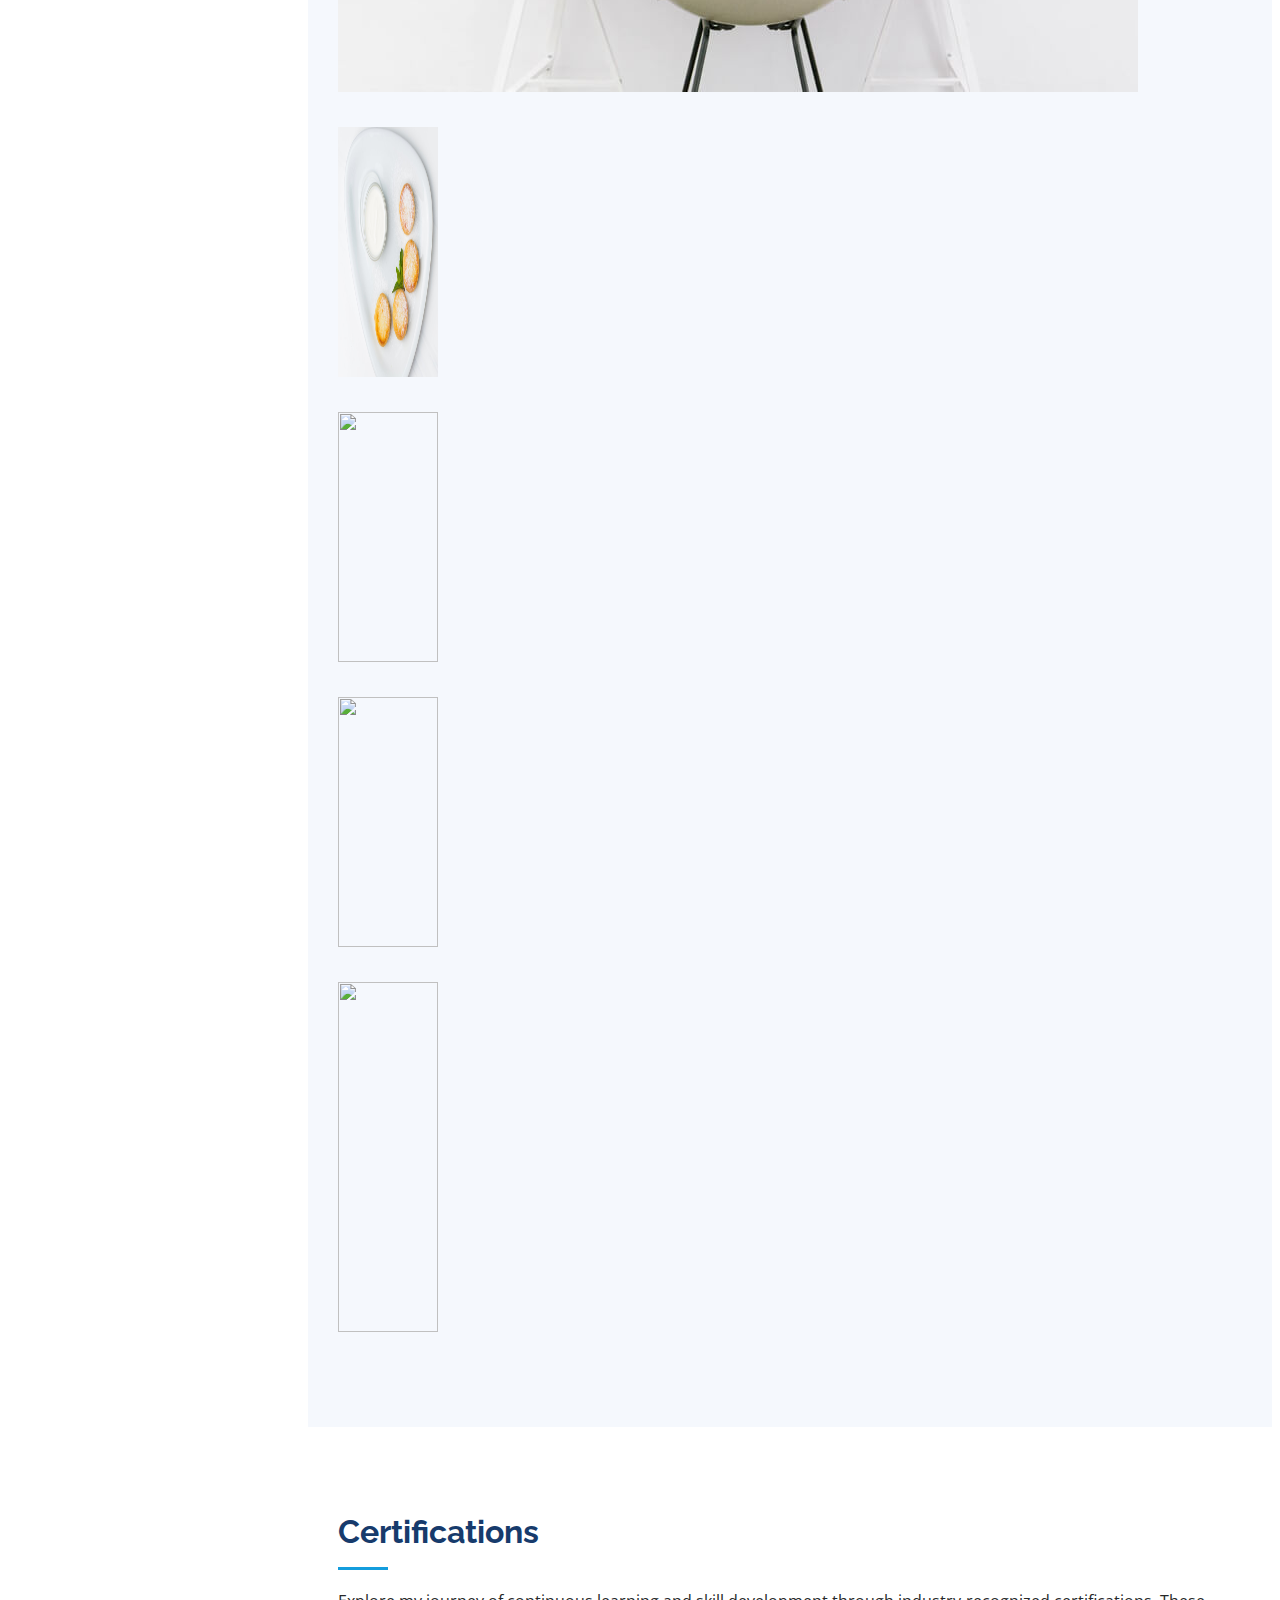
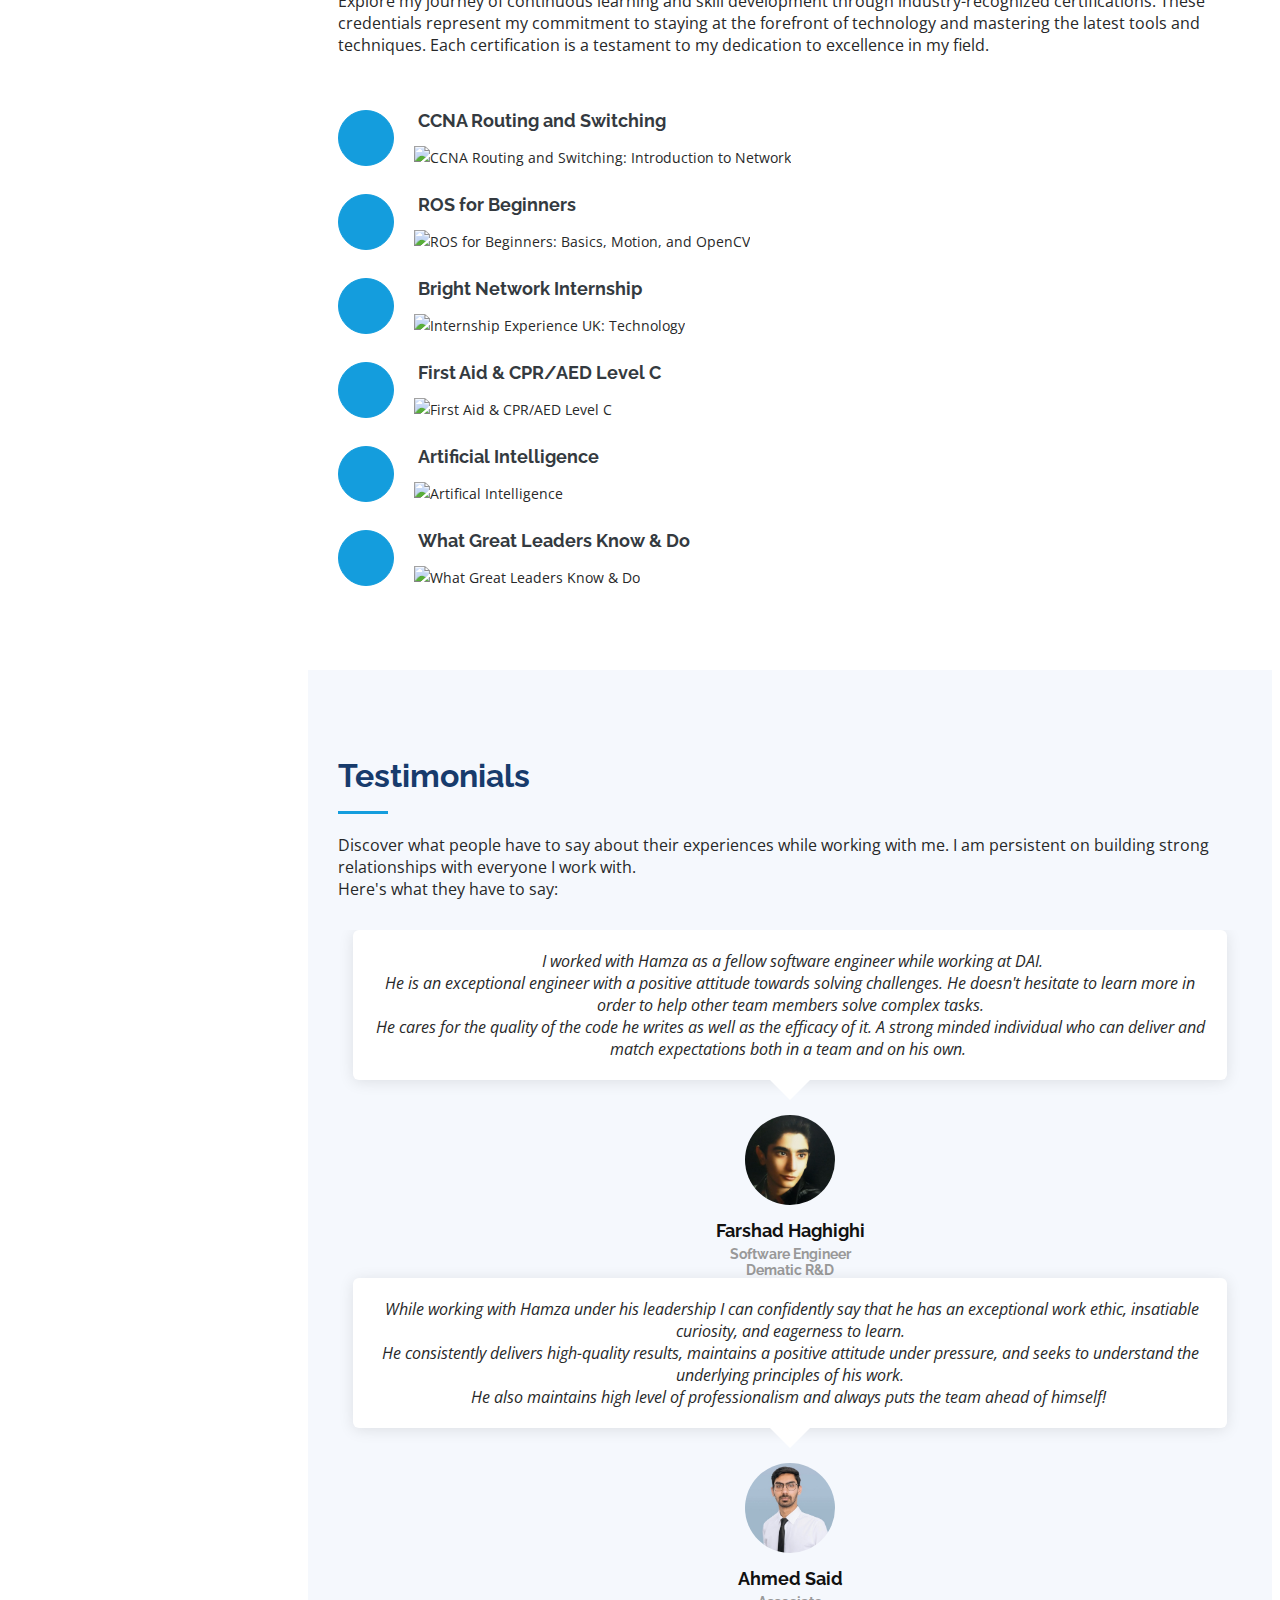
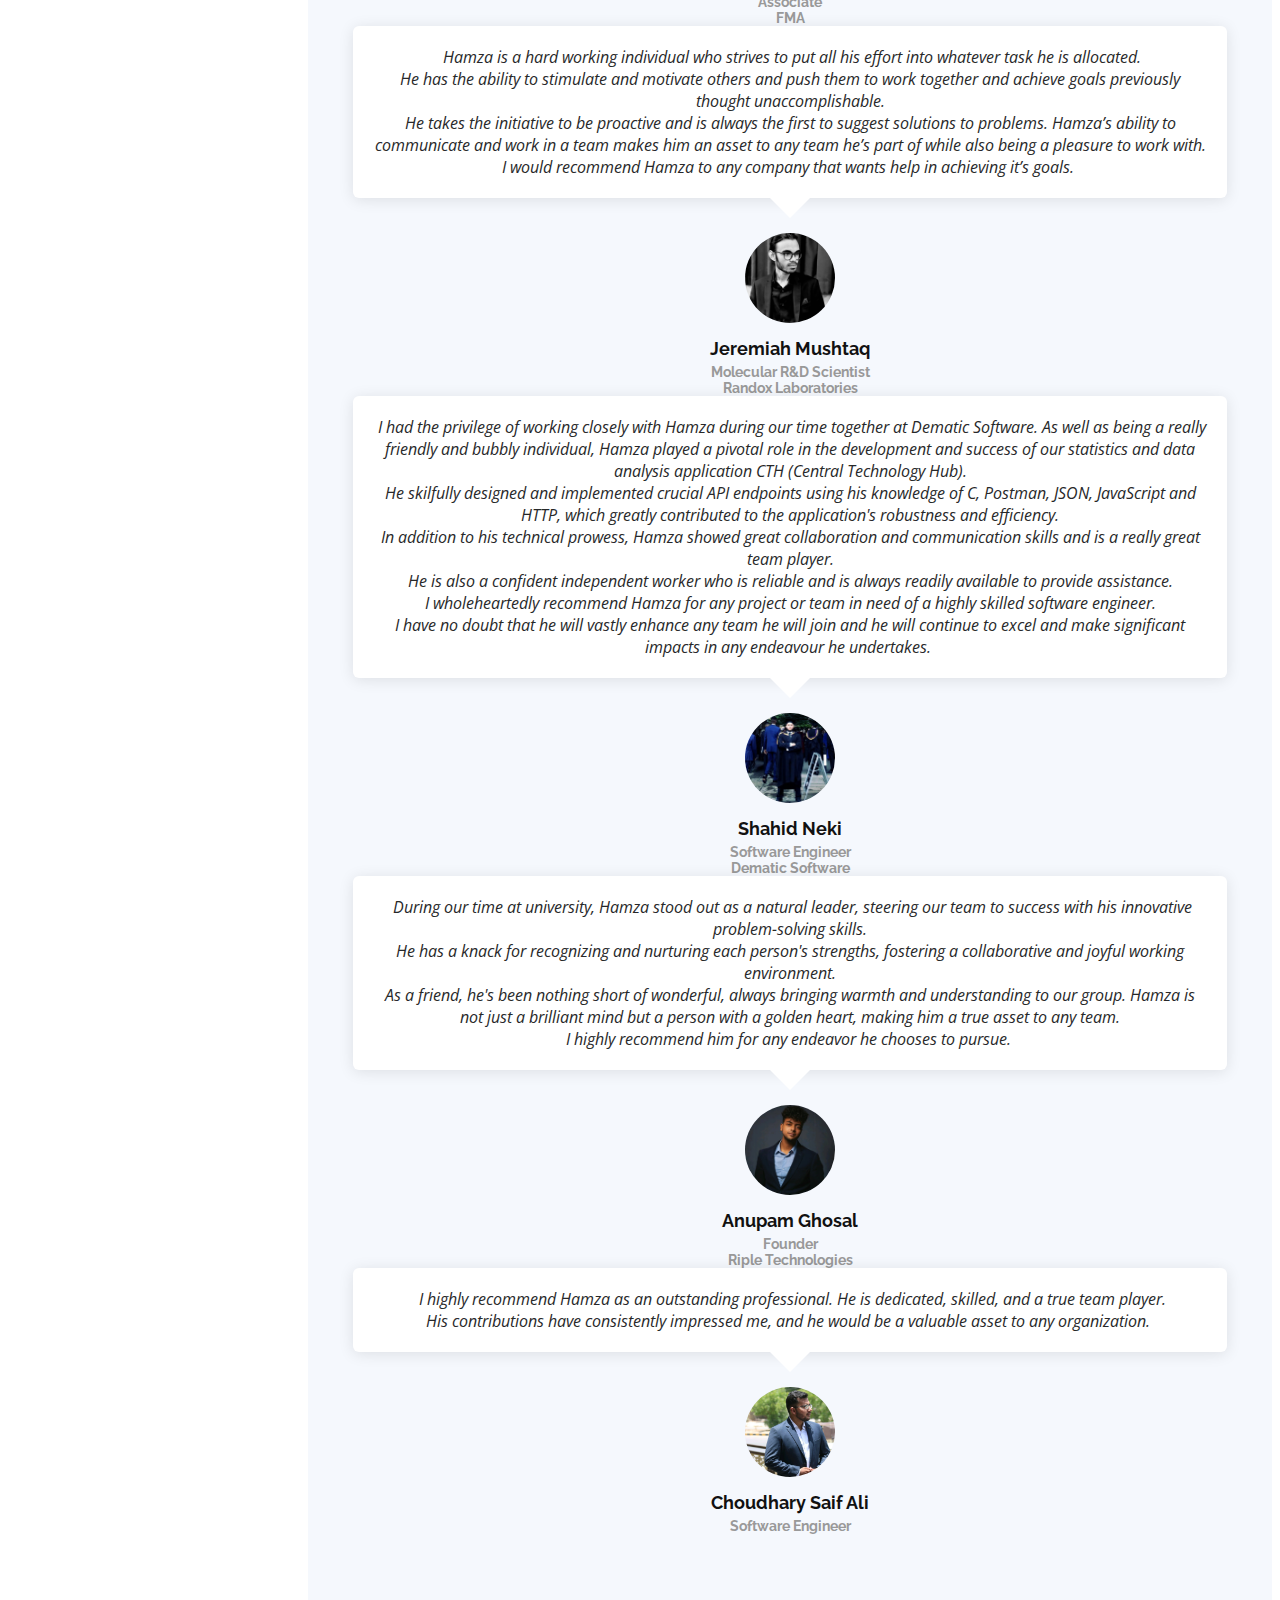
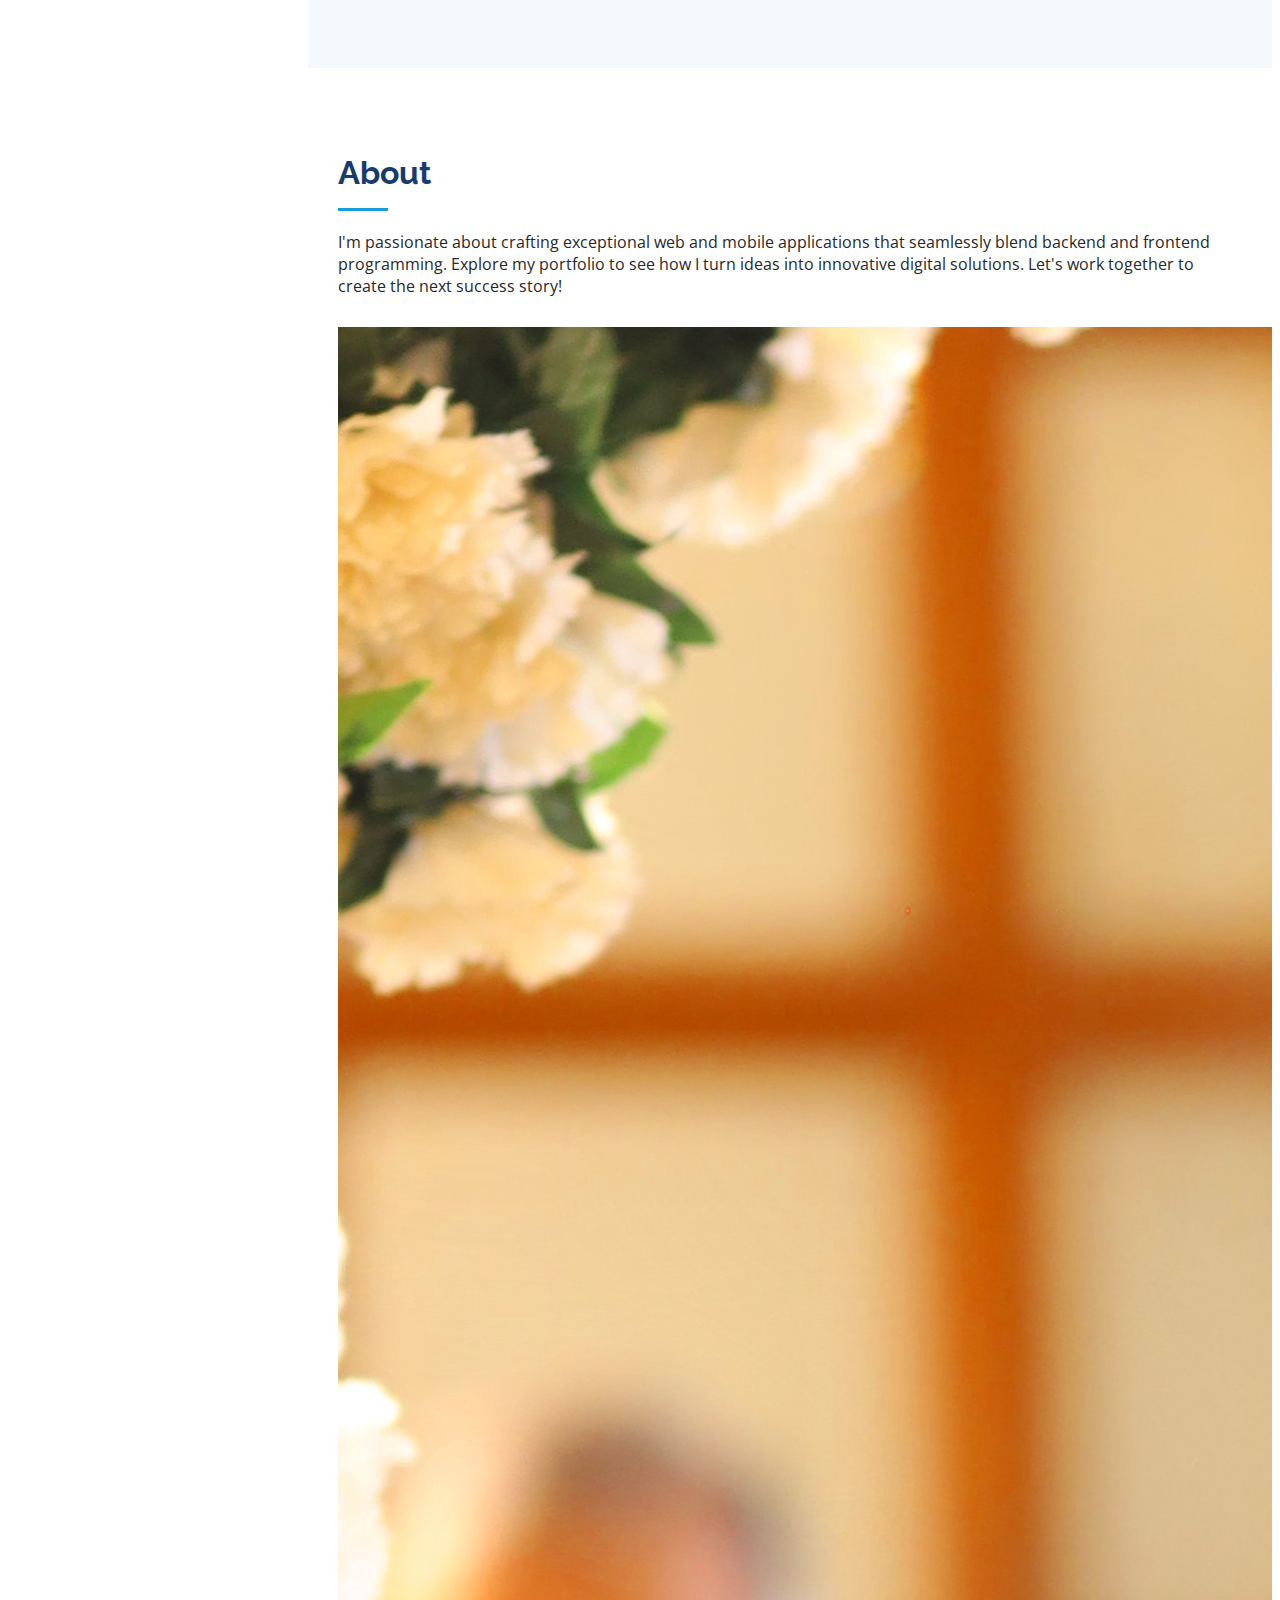
==== commit 04757d8e: "chore: addition of google form" ====
--- a/index.html
+++ b/index.html
@@ -109,7 +109,7 @@
               <h4>Computer Applications Development</h4>
               <h5>2023 - 2024</h5>
               <p><em>Graduate Certicate | Conestoga College, Waterloo</em></p>
-              <p><b>Concentration 1:</b> Web Design & Development; <b>Concentration 2:</b> Mobile Application Development;
+              <p><b>Concentration 1:</b> Web Design & Development; <br><b>Concentration 2:</b> Mobile Application Development;<br>
                 <b>Concentration 3:</b> Database Management<br>
                 <b>Courses:</b> System Development, Web Foundations, Microsoft Web Technologies, Software Development Techniques, Web Technologies
               </p>
@@ -118,7 +118,7 @@
               <h4>BEng Robotic Engineer</h4>
               <h5>2018 - 2021</h5>
               <p><em>University of Essex, Colchester, UK</em></p>
-              <p><b>Concentration 1:</b> Java & C++ Programming; <b>Concentration 2:</b> Artificial intelligence and intelligent agents;
+              <p><b>Concentration 1:</b> Java & C++ Programming; <br><b>Concentration 2:</b> Artificial intelligence and intelligent agents;<br>
                 <b>Concentration 3:</b> Sensors, motion control algorithms & high-level cognition.<br>
                 <b>Courses:</b> Mobile Application Development, AI, Mobile Robotics, Computer Vision, Digital Electronic system & Application Programming
             </div>
@@ -725,38 +725,51 @@
                 <h4>Call:</h4>
                 <p>+1 548 3844433</p>
               </div>
-              <iframe src="https://www.google.com/maps/embed?pb=!1m18!1m12!1m3!1d2894.9048252217863!2d-80.55785852424758!3d43.48345656339353!2m3!1f0!2f0!3f0!3m2!1i1024!2i768!4f13.1!3m3!1m2!1s0x882bf14fd70bf531%3A0x18499b43d97a710e!2sThorncrest%20Dr%2C%20Waterloo%2C%20ON%20N2L%204L2!5e0!3m2!1sen!2sca!4v1695158633292!5m2!1sen!2sca" width="600" height="450" style="border:0;" allowfullscreen="" loading="lazy" referrerpolicy="no-referrer-when-downgrade"></iframe>
+              <iframe class="map" src="https://www.google.com/maps/embed?pb=!1m18!1m12!1m3!1d2894.9048252217863!2d-80.55785852424758!3d43.48345656339353!2m3!1f0!2f0!3f0!3m2!1i1024!2i768!4f13.1!3m3!1m2!1s0x882bf14fd70bf531%3A0x18499b43d97a710e!2sThorncrest%20Dr%2C%20Waterloo%2C%20ON%20N2L%204L2!5e0!3m2!1sen!2sca!4v1695158633292!5m2!1sen!2sca" width="600" height="450" style="border:0;" allowfullscreen="" loading="lazy" referrerpolicy="no-referrer-when-downgrade"></iframe>
             </div>
 
           </div>
 
           <div class="col-lg-7 mt-5 mt-lg-0 d-flex align-items-stretch">
-            <form action="forms/contact.php" method="post" role="form" class="php-email-form">
-              <div class="row">
-                <div class="form-group col-md-6">
-                  <label for="name">Your Name</label>
-                  <input type="text" name="name" class="form-control" id="name" required>
+            <div class="form-wrapper">
+              <form class="form" name="gform" id="gform" enctype="text/plain" action="https://docs.google.com/forms/d/e/1FAIpQLSdpTi--IIIOTQwVhoHNBygkud8PMYT078BBi9kAUJ56FTXekQ/formResponse?" target="hidden_iframe" onsubmit="submitted=true;">
+                <div class="row">
+                  <div class="form-group col-md-6">
+                    <label for="name">Your Name</label>
+                    <input type="text" name="entry.430051326" class="form-control" id="entry.430051326" required>
+                  </div>
+                  <div class="form-group col-md-6">
+                    <label for="name">Your Email</label>
+                    <input type="email" class="form-control" name="entry.1717164360" id="entry.1717164360" required>
+                  </div>
                 </div>
-                <div class="form-group col-md-6">
-                  <label for="name">Your Email</label>
-                  <input type="email" class="form-control" name="email" id="email" required>
+                <div class="form-group">
+                  <label for="name">Subject</label>
+                  <input type="text" class="form-control" name="entry.1035081648" id="entry.1035081648" required>
                 </div>
-              </div>
-              <div class="form-group">
-                <label for="name">Subject</label>
-                <input type="text" class="form-control" name="subject" id="subject" required>
-              </div>
-              <div class="form-group">
-                <label for="name">Message</label>
-                <textarea class="form-control" name="message" rows="10" required></textarea>
-              </div>
-              <div class="my-3">
-                <div class="loading">Loading</div>
-                <div class="error-message"></div>
-                <div class="sent-message">Your message has been sent. Thank you!</div>
-              </div>
-              <div class="text-center"><button type="submit">Send Message</button></div>
-            </form>
+                <div class="form-group">
+                  <label for="name">Message</label>
+                  <textarea class="form-control" name="entry.878742054" id="entry.878742054" rows="10" required></textarea>
+                </div>
+                <!-- <div class="my-3">
+                  <div class="loading">Loading</div>
+                  <div class="error-message"></div>
+                  <div class="sent-message"></div>
+                </div> -->
+                <div class="text-center"><button type="submit">Send Message</button></div>
+              </form>
+              <div class="sent-message" style="display:none;">Your message has been sent. Thank you!</div>
+            </div>
+            <iframe name="hidden_iframe" id="hidden_iframe" style="display:none;" onload="if(submitted) {}"></iframe>
+            <script src="assets/js/jquery.min.js"></script>
+            <script type="text/javascript">var submitted=false;</script>
+            <script type="text/javascript">
+              $('#gform').on('submit', function(e) {
+                e.preventDefault(); // Prevent the default form submission
+                $('#gform *').fadeOut(2000);
+                $('.form-wrapper .sent-message').fadeIn(1000);
+              });
+            </script>
           </div>
 
         </div>
@@ -773,11 +786,7 @@
         &copy; Copyright <strong><span>iPortfolio</span></strong>
       </div>
       <div class="credits">
-        <!-- All the links in the footer should remain intact. -->
-        <!-- You can delete the links only if you purchased the pro version. -->
-        <!-- Licensing information: https://bootstrapmade.com/license/ -->
-        <!-- Purchase the pro version with working PHP/AJAX contact form: https://bootstrapmade.com/iportfolio-bootstrap-project-websites-template/ -->
-        Designed by <a href="https://bootstrapmade.com/">BootstrapMade</a>
+              Designed by <a href="https://bootstrapmade.com/">BootstrapMade</a>
       </div>
     </div>
   </footer><!-- End  Footer -->
--- a/assets/css/style.css
+++ b/assets/css/style.css
@@ -985,19 +985,22 @@
   background: #149ddd;
   color: #fff;
 }
-
-.contact .php-email-form {
+.contact .info .map {
+  width: 100%;
+}
+
+.contact .form-wrapper .form {
   width: 100%;
   padding: 30px;
   background: #fff;
   box-shadow: 0 0 24px 0 rgba(0, 0, 0, 0.12);
 }
 
-.contact .php-email-form .form-group {
+.contact .form-wrapper .form .form-group {
   padding-bottom: 8px;
 }
 
-.contact .php-email-form .validate {
+.contact .form-wrapper .form .validate {
   display: none;
   color: red;
   margin: 0 0 15px 0;
@@ -1005,7 +1008,7 @@
   font-size: 13px;
 }
 
-.contact .php-email-form .error-message {
+.contact .form-wrapper .form .error-message {
   display: none;
   color: #fff;
   background: #ed3c0d;
@@ -1014,11 +1017,11 @@
   font-weight: 600;
 }
 
-.contact .php-email-form .error-message br+br {
+.contact .form-wrapper .form .error-message br+br {
   margin-top: 25px;
 }
 
-.contact .php-email-form .sent-message {
+.contact .form-wrapper .form .sent-message {
   display: none;
   color: #fff;
   background: #18d26e;
@@ -1027,14 +1030,14 @@
   font-weight: 600;
 }
 
-.contact .php-email-form .loading {
+.contact .form-wrapper .form .loading {
   display: none;
   background: #fff;
   text-align: center;
   padding: 15px;
 }
 
-.contact .php-email-form .loading:before {
+.contact .form-wrapper .form .loading:before {
   content: "";
   display: inline-block;
   border-radius: 50%;
@@ -1046,30 +1049,30 @@
   animation: animate-loading 1s linear infinite;
 }
 
-.contact .php-email-form .form-group {
+.contact .form-wrapper .form .form-group {
   margin-bottom: 15px;
 }
 
-.contact .php-email-form label {
+.contact .form-wrapper .form label {
   padding-bottom: 8px;
 }
 
-.contact .php-email-form input,
-.contact .php-email-form textarea {
+.contact .form-wrapper .form input,
+.contact .form-wrapper .form textarea {
   border-radius: 0;
   box-shadow: none;
   font-size: 14px;
 }
 
-.contact .php-email-form input {
+.contact .form-wrapper .form input {
   height: 44px;
 }
 
-.contact .php-email-form textarea {
+.contact .form-wrapper .form textarea {
   padding: 10px 15px;
 }
 
-.contact .php-email-form button[type=submit] {
+.contact .form-wrapper .form button[type=submit] {
   background: #149ddd;
   border: 0;
   padding: 10px 24px;
@@ -1078,7 +1081,7 @@
   border-radius: 4px;
 }
 
-.contact .php-email-form button[type=submit]:hover {
+.contact .form-wrapper .form button[type=submit]:hover {
   background: #37b3ed;
 }
 
@@ -1172,4 +1175,19 @@
     width: auto;
     padding-right: 20px 15px;
   }
-}+}
+
+button[type="download"] {
+  margin-top: 25px;
+  margin-right: 20px; /* Adjust the margin-right value as needed to move the button to the left */
+  border-radius: 2px;
+  background-color: white;
+  color: black; 
+  border: 2px solid #149ddd;
+  width: 60%;
+}
+
+button[type="download"]:hover {
+  background-color: #149ddd;
+  color: white;
+}
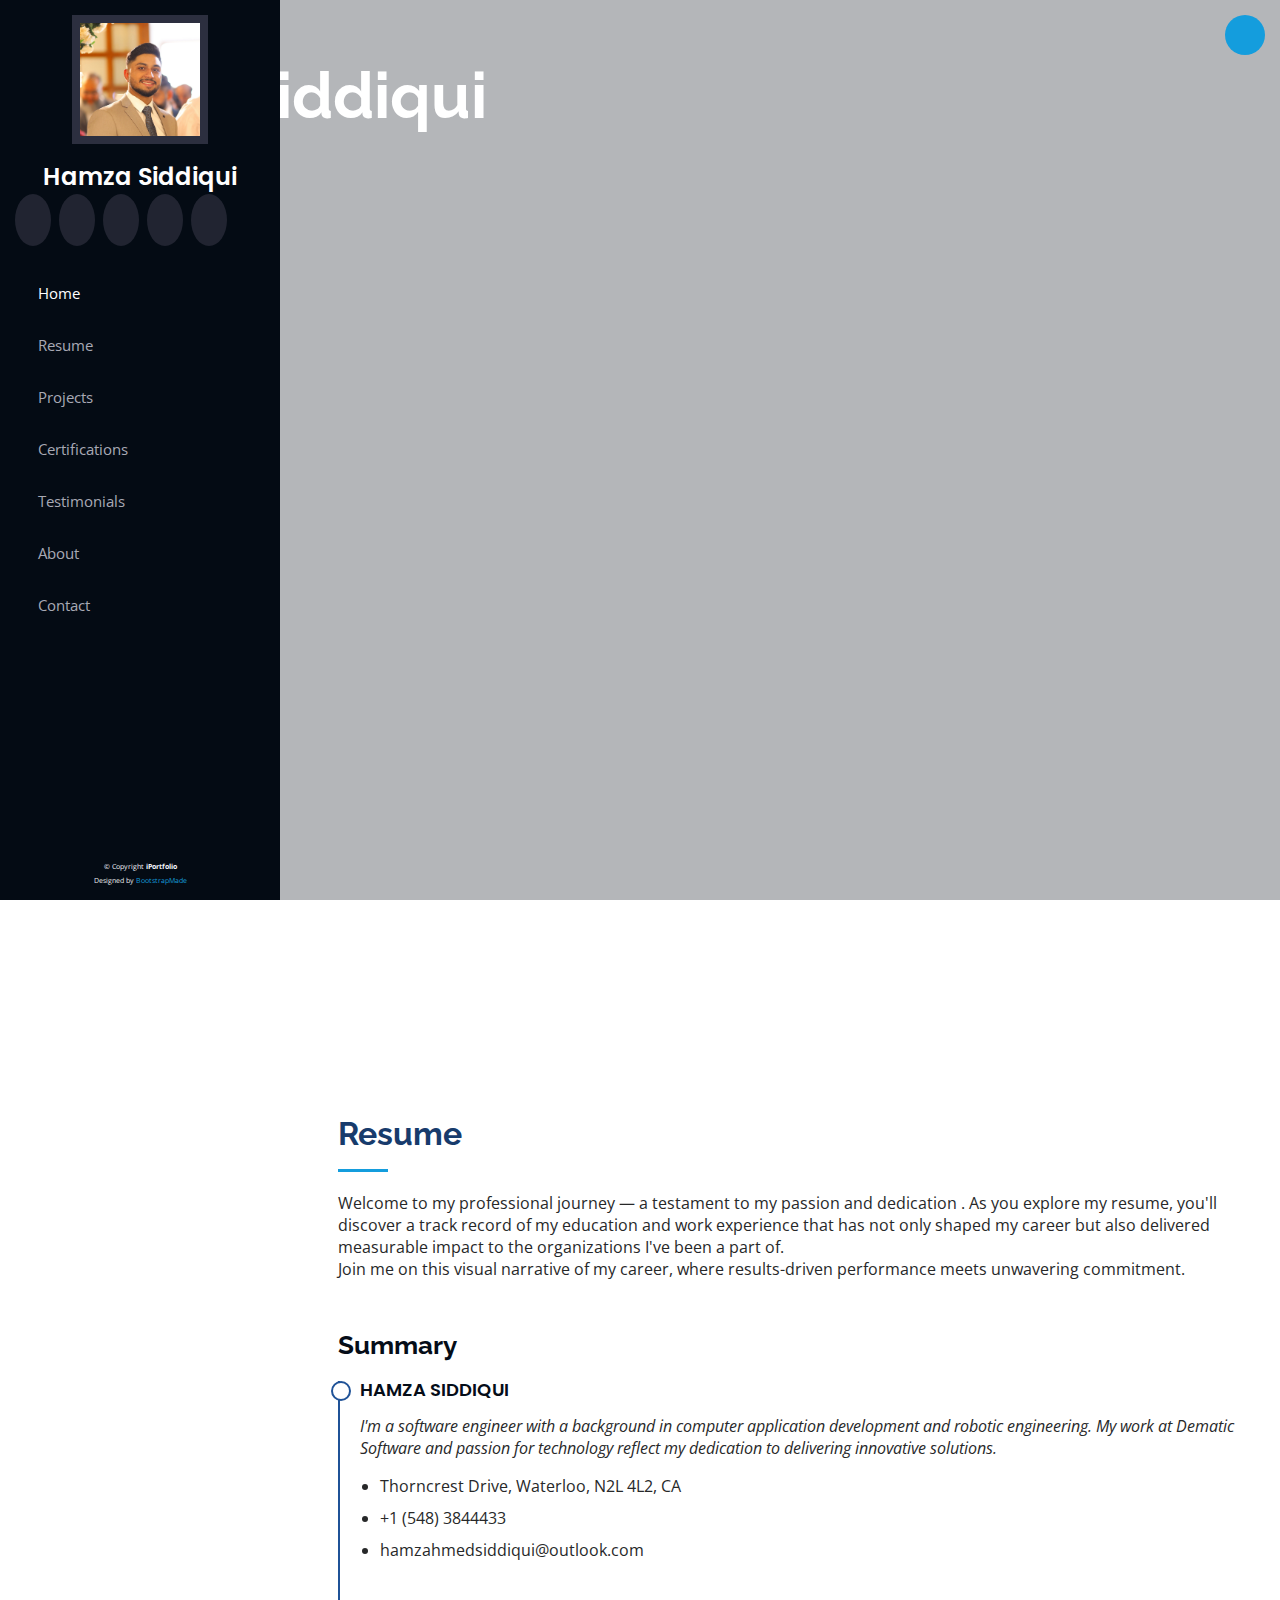
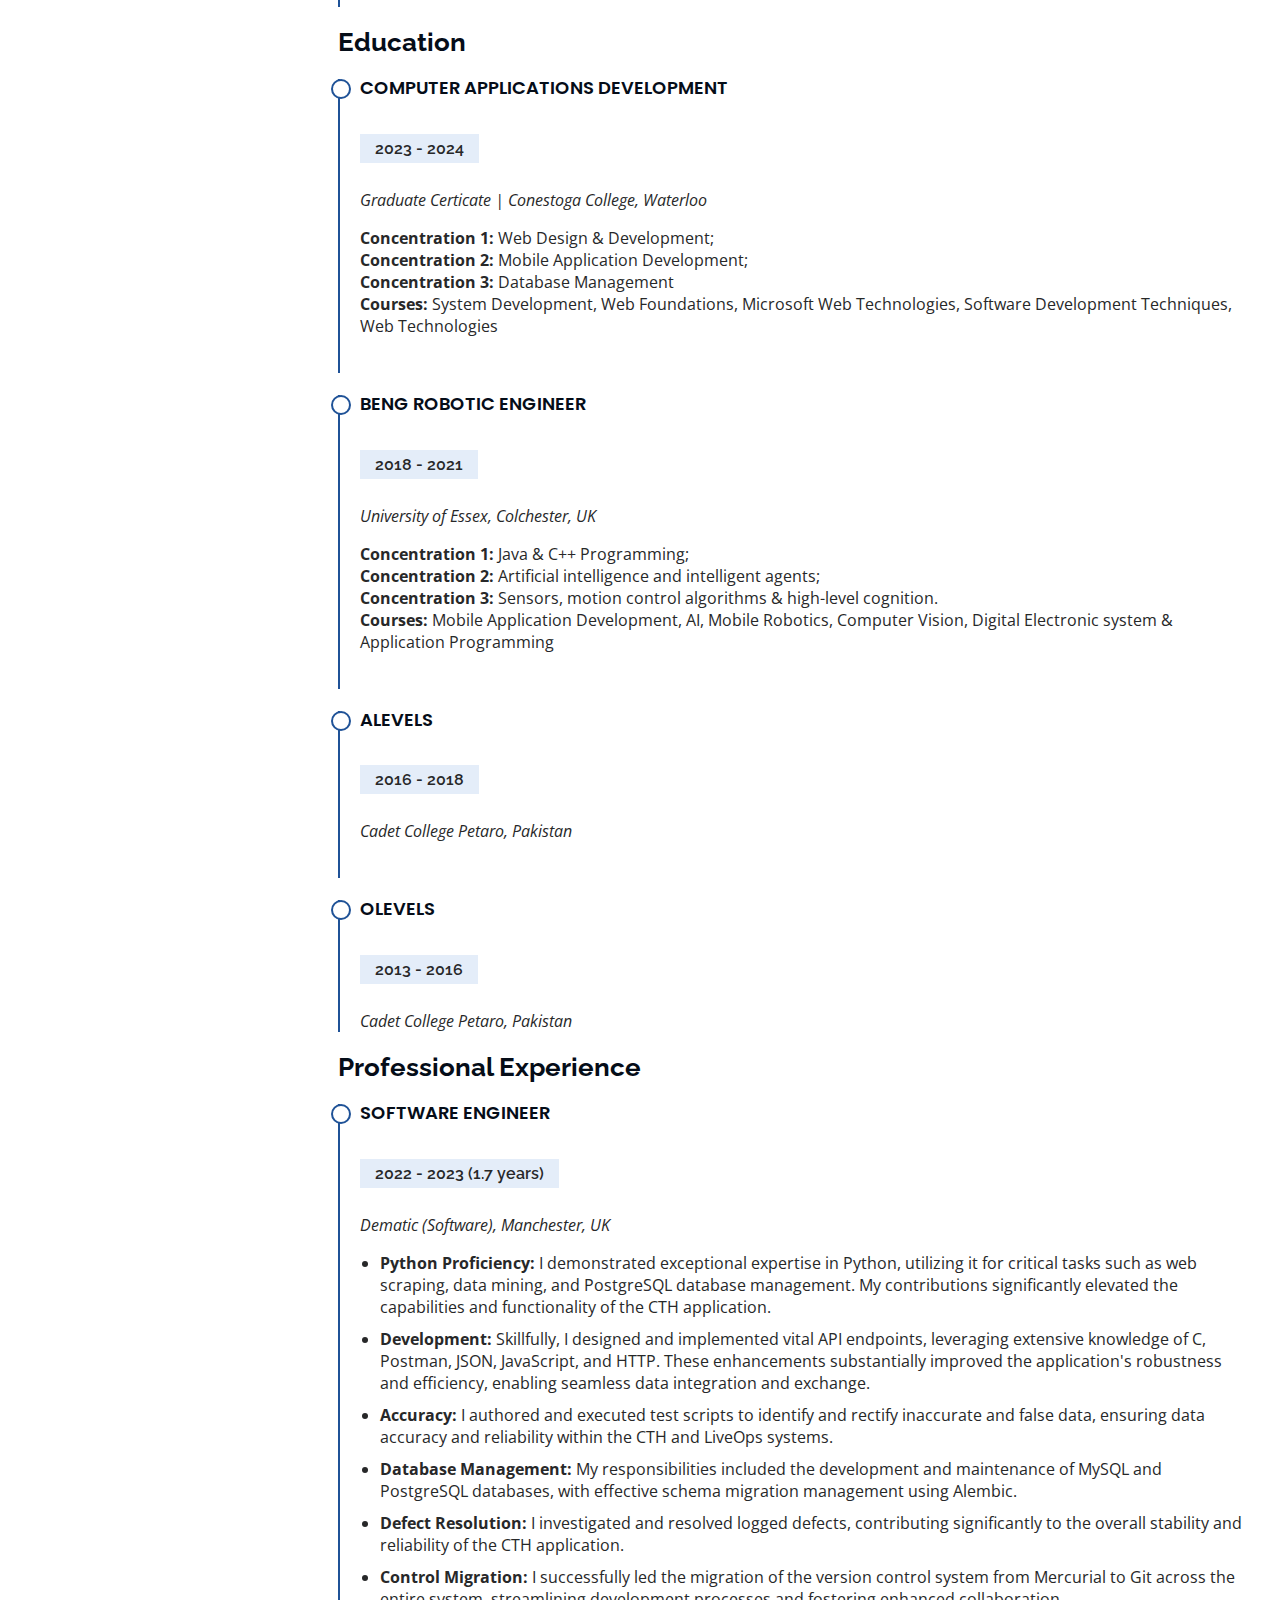
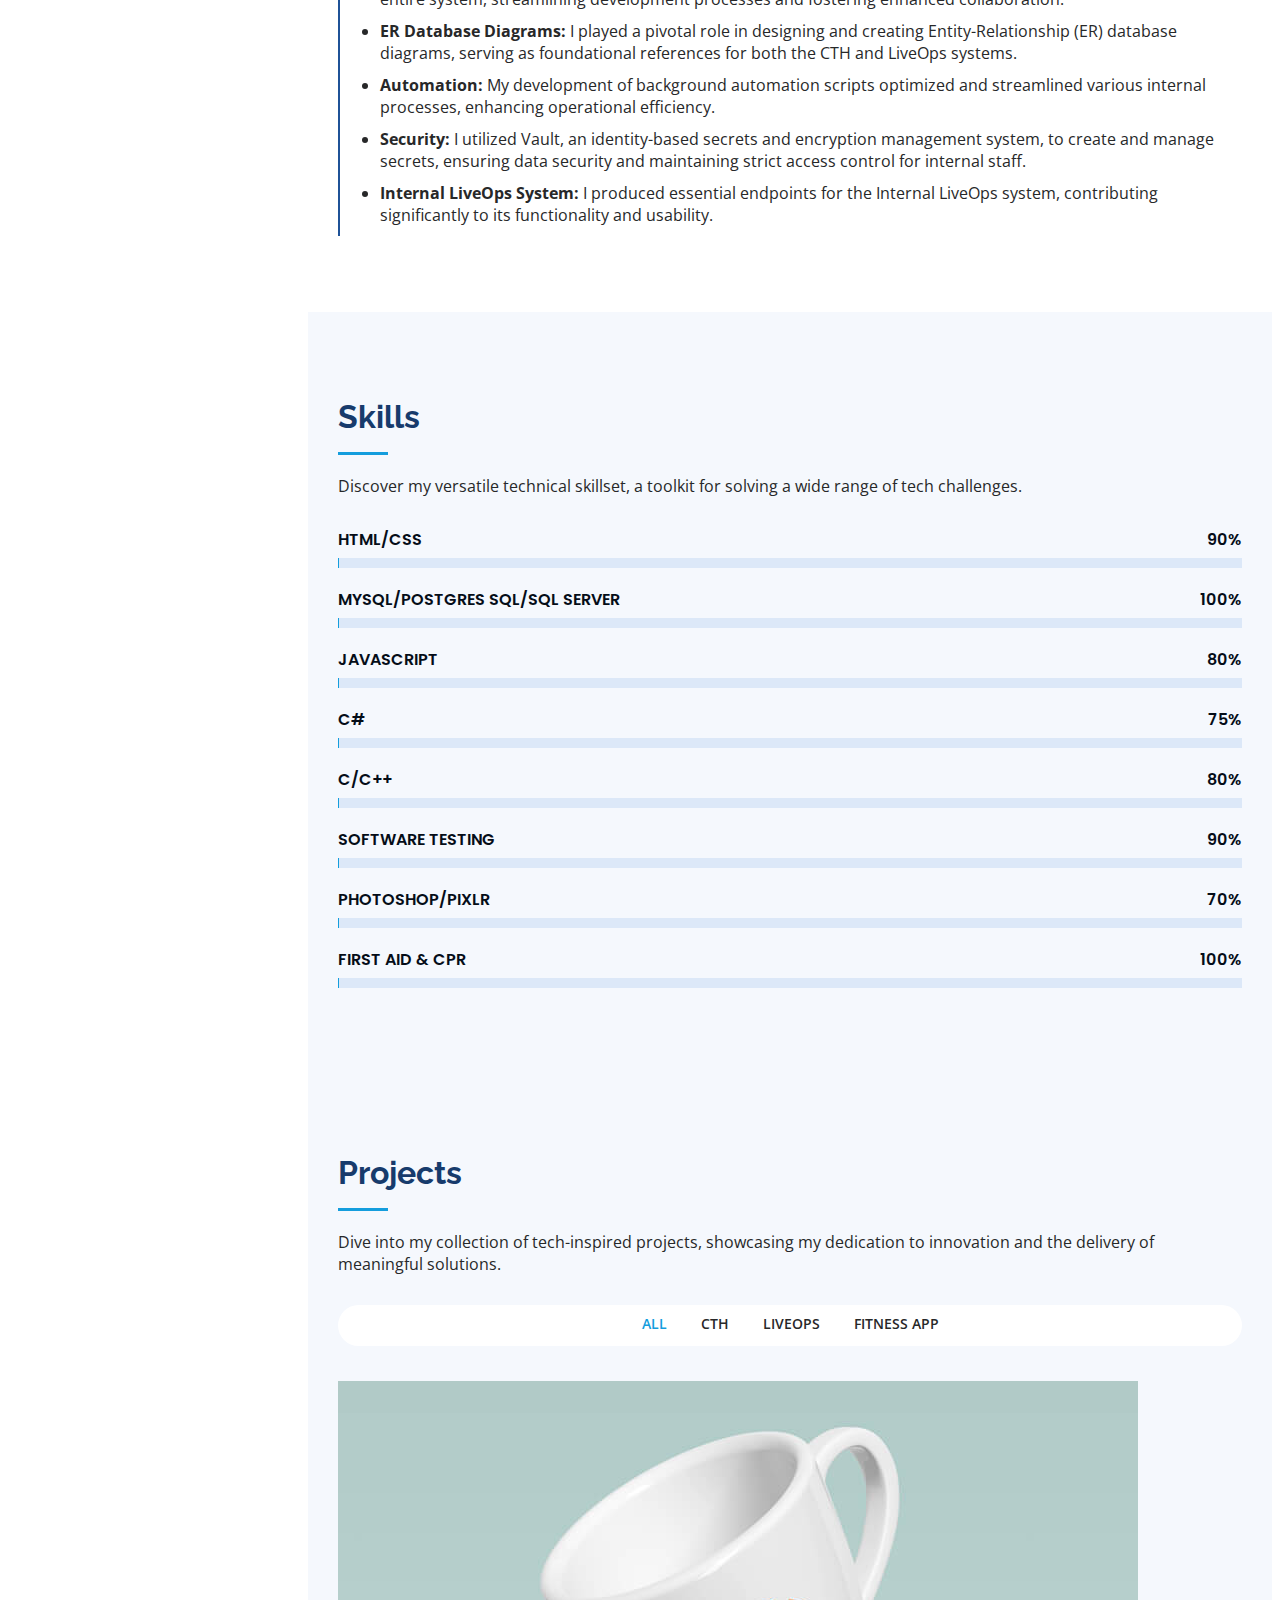
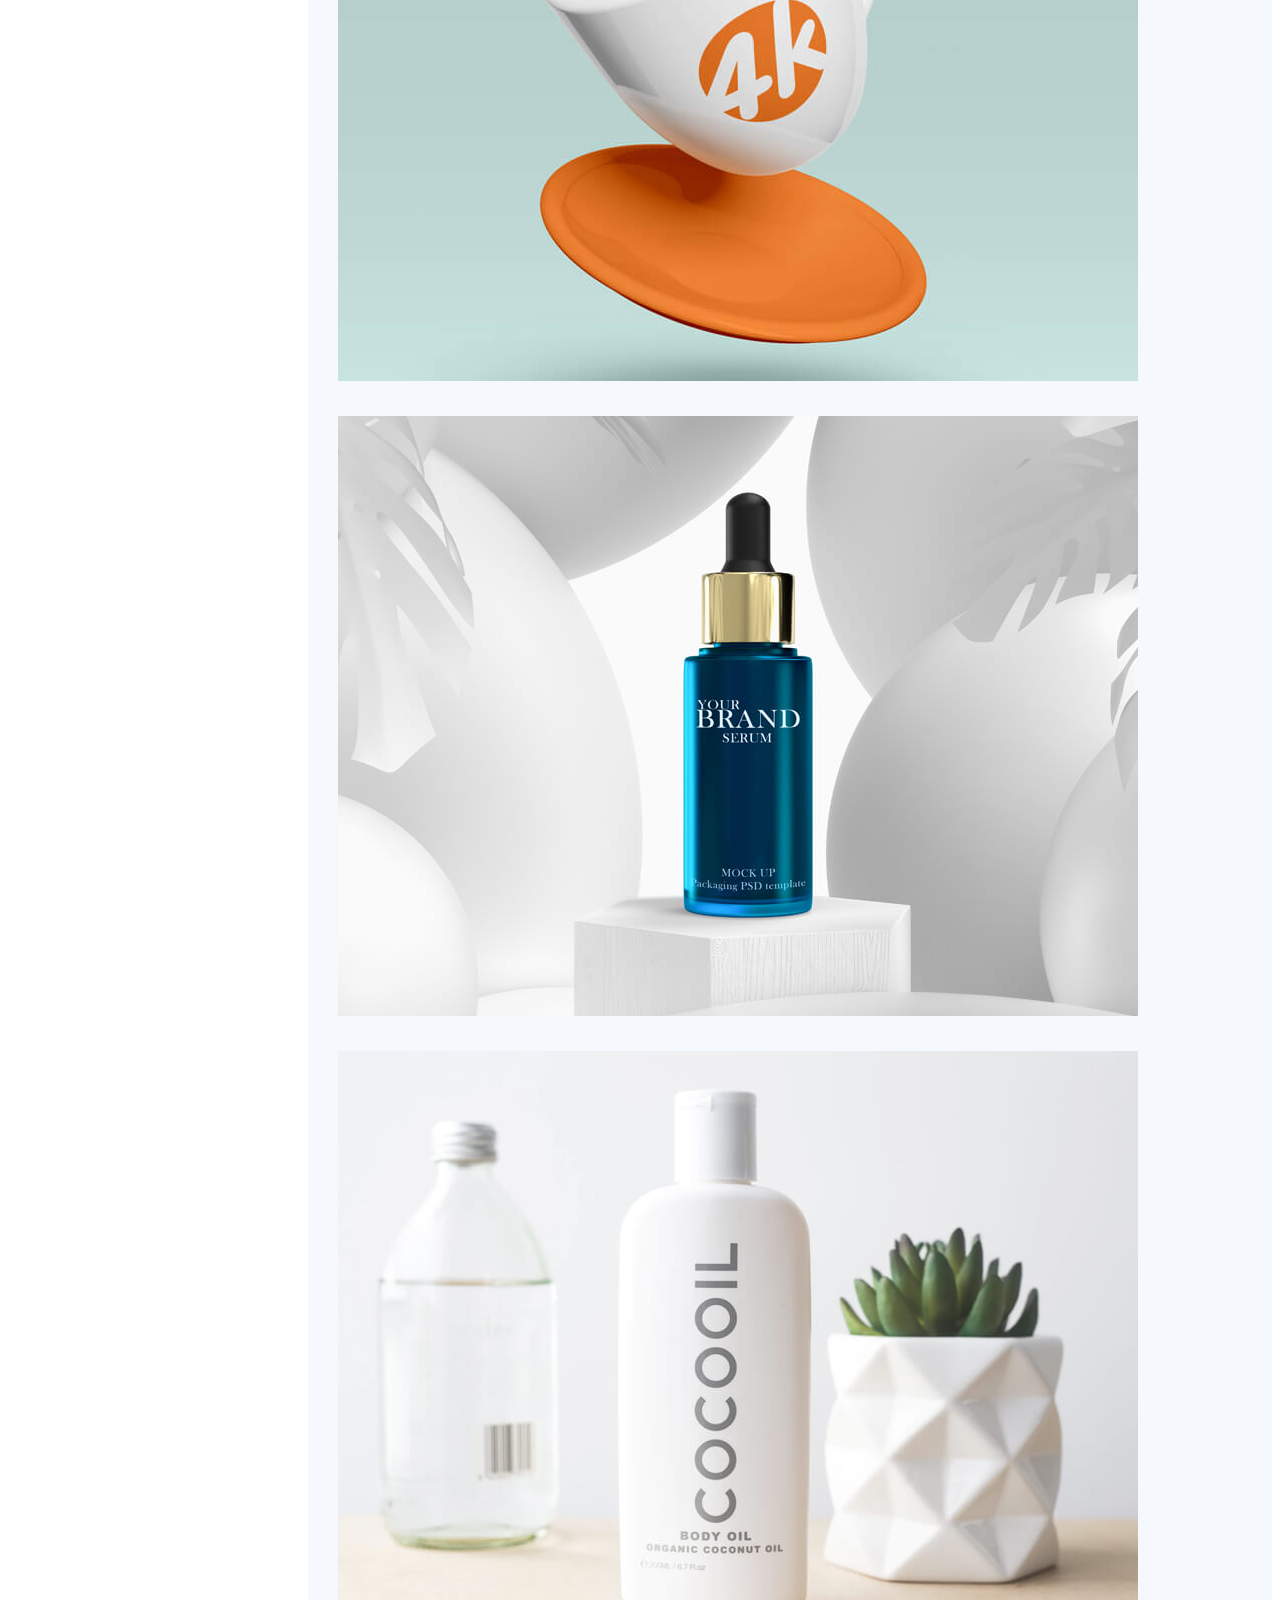
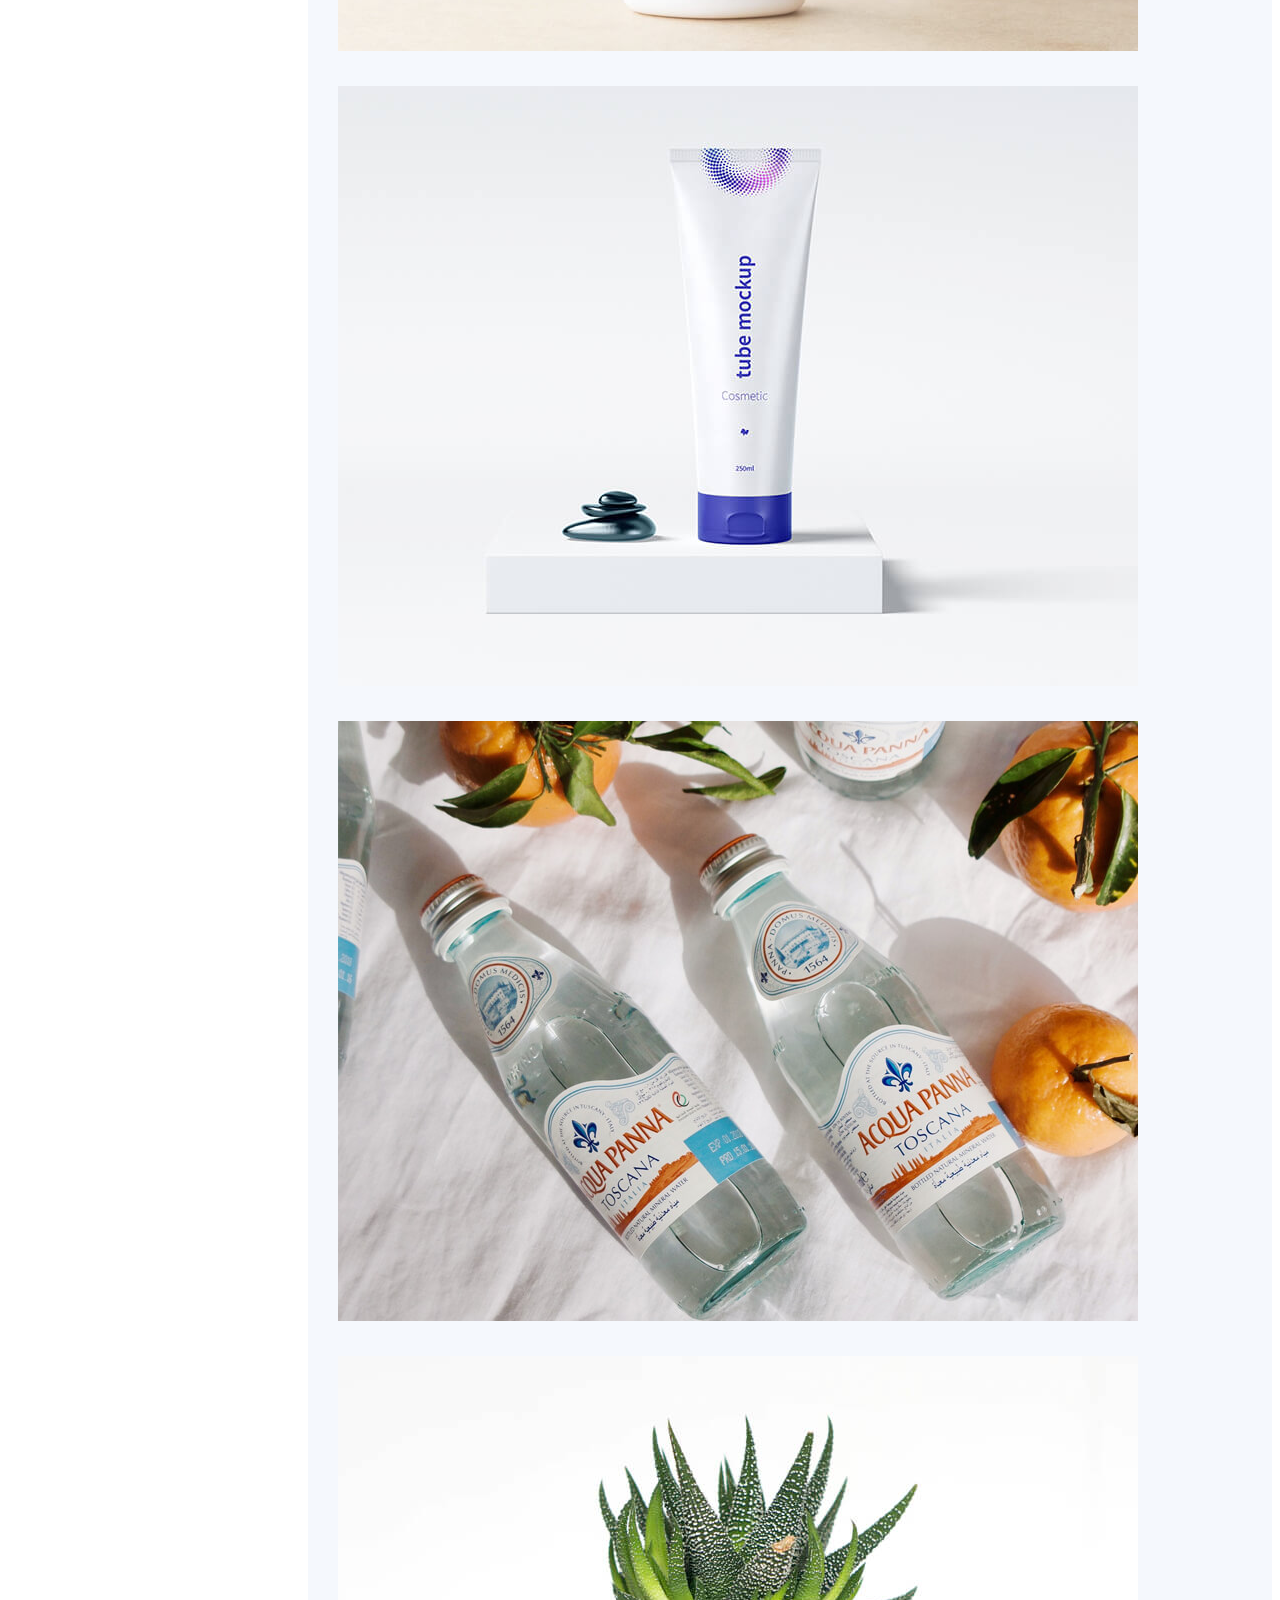
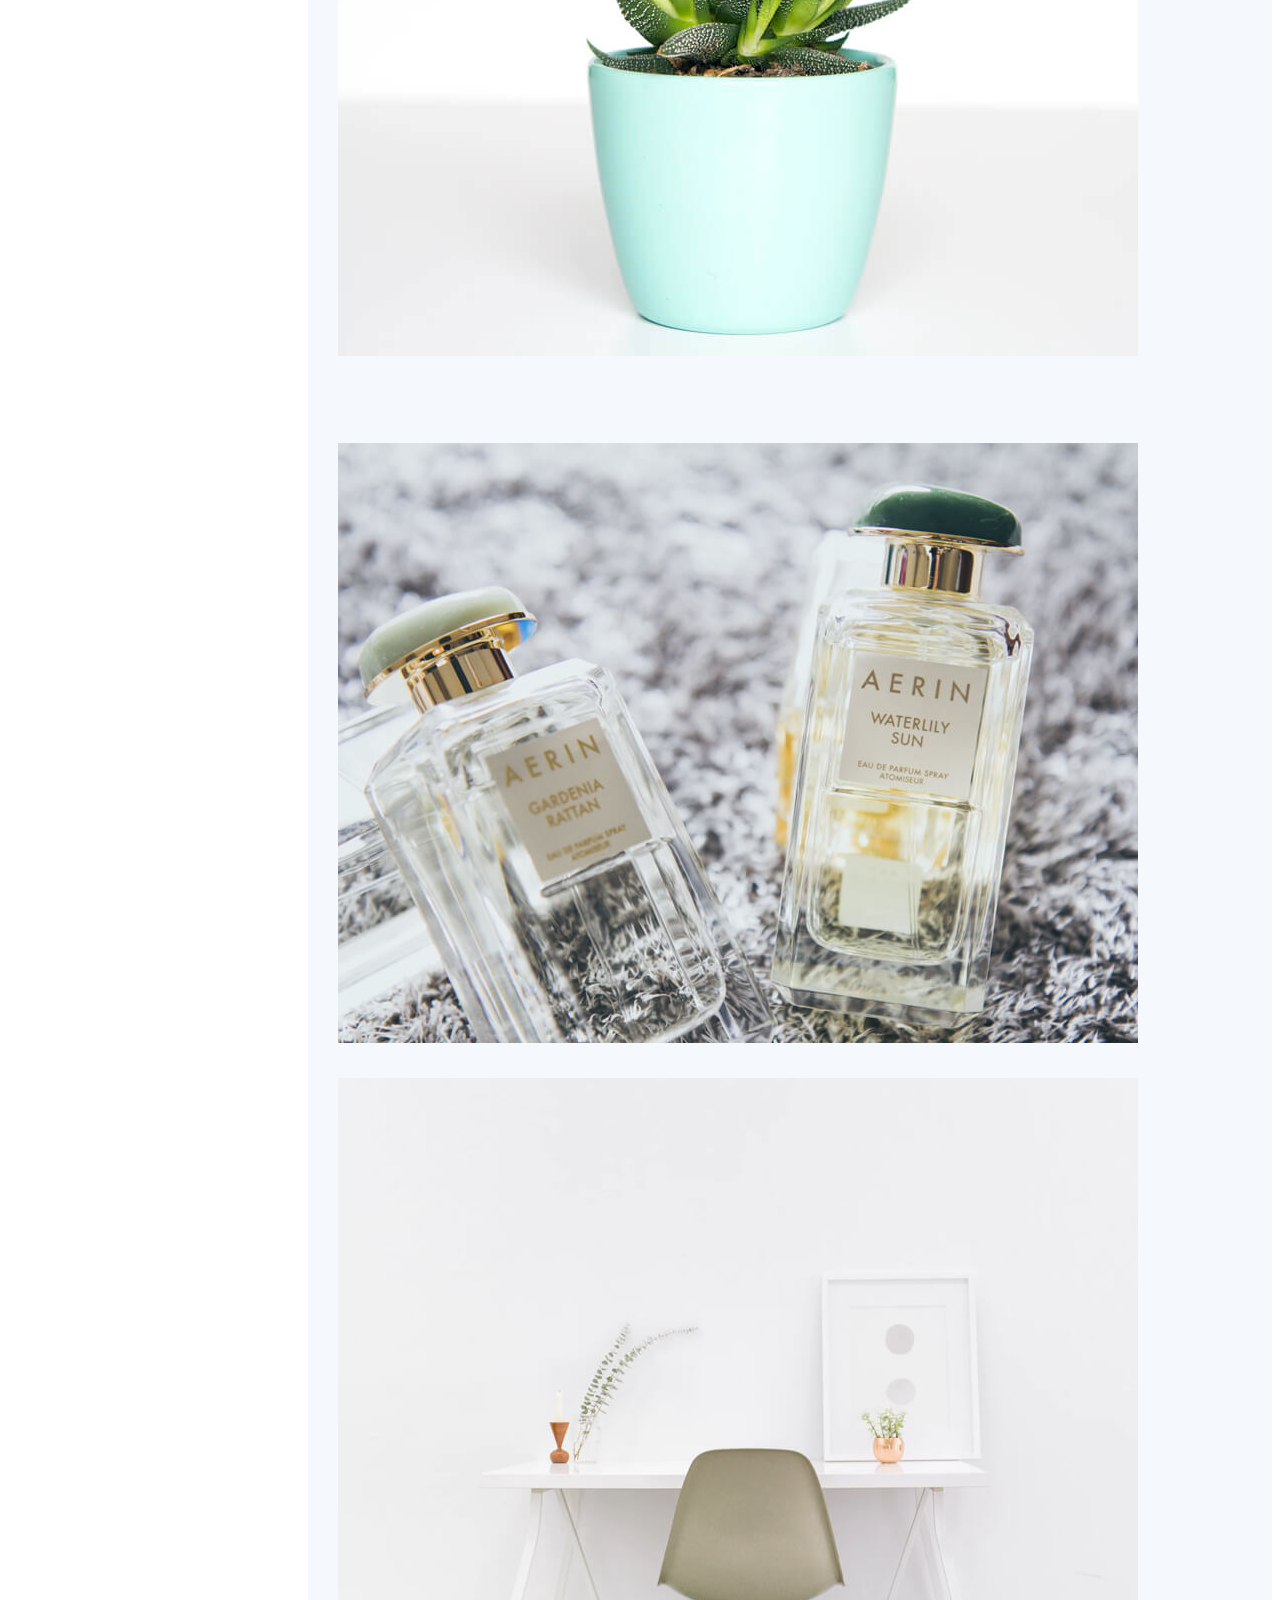
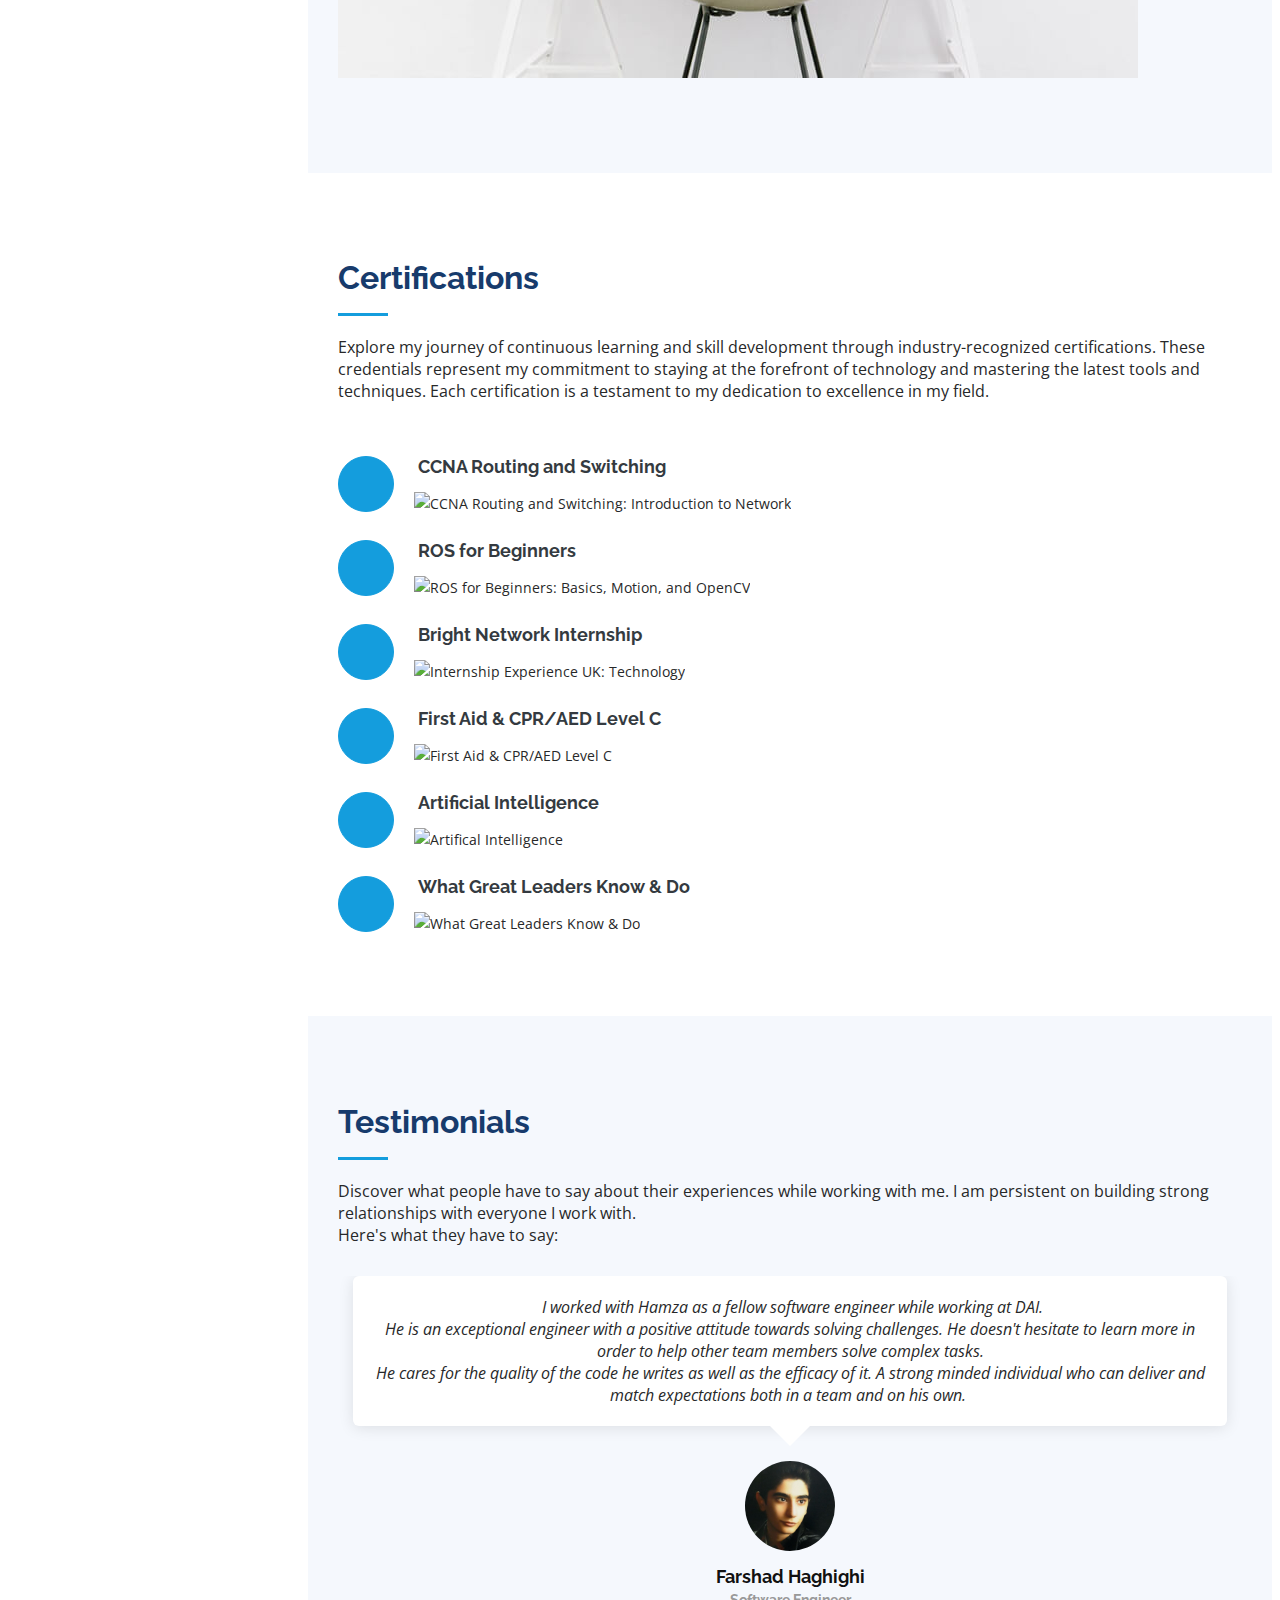
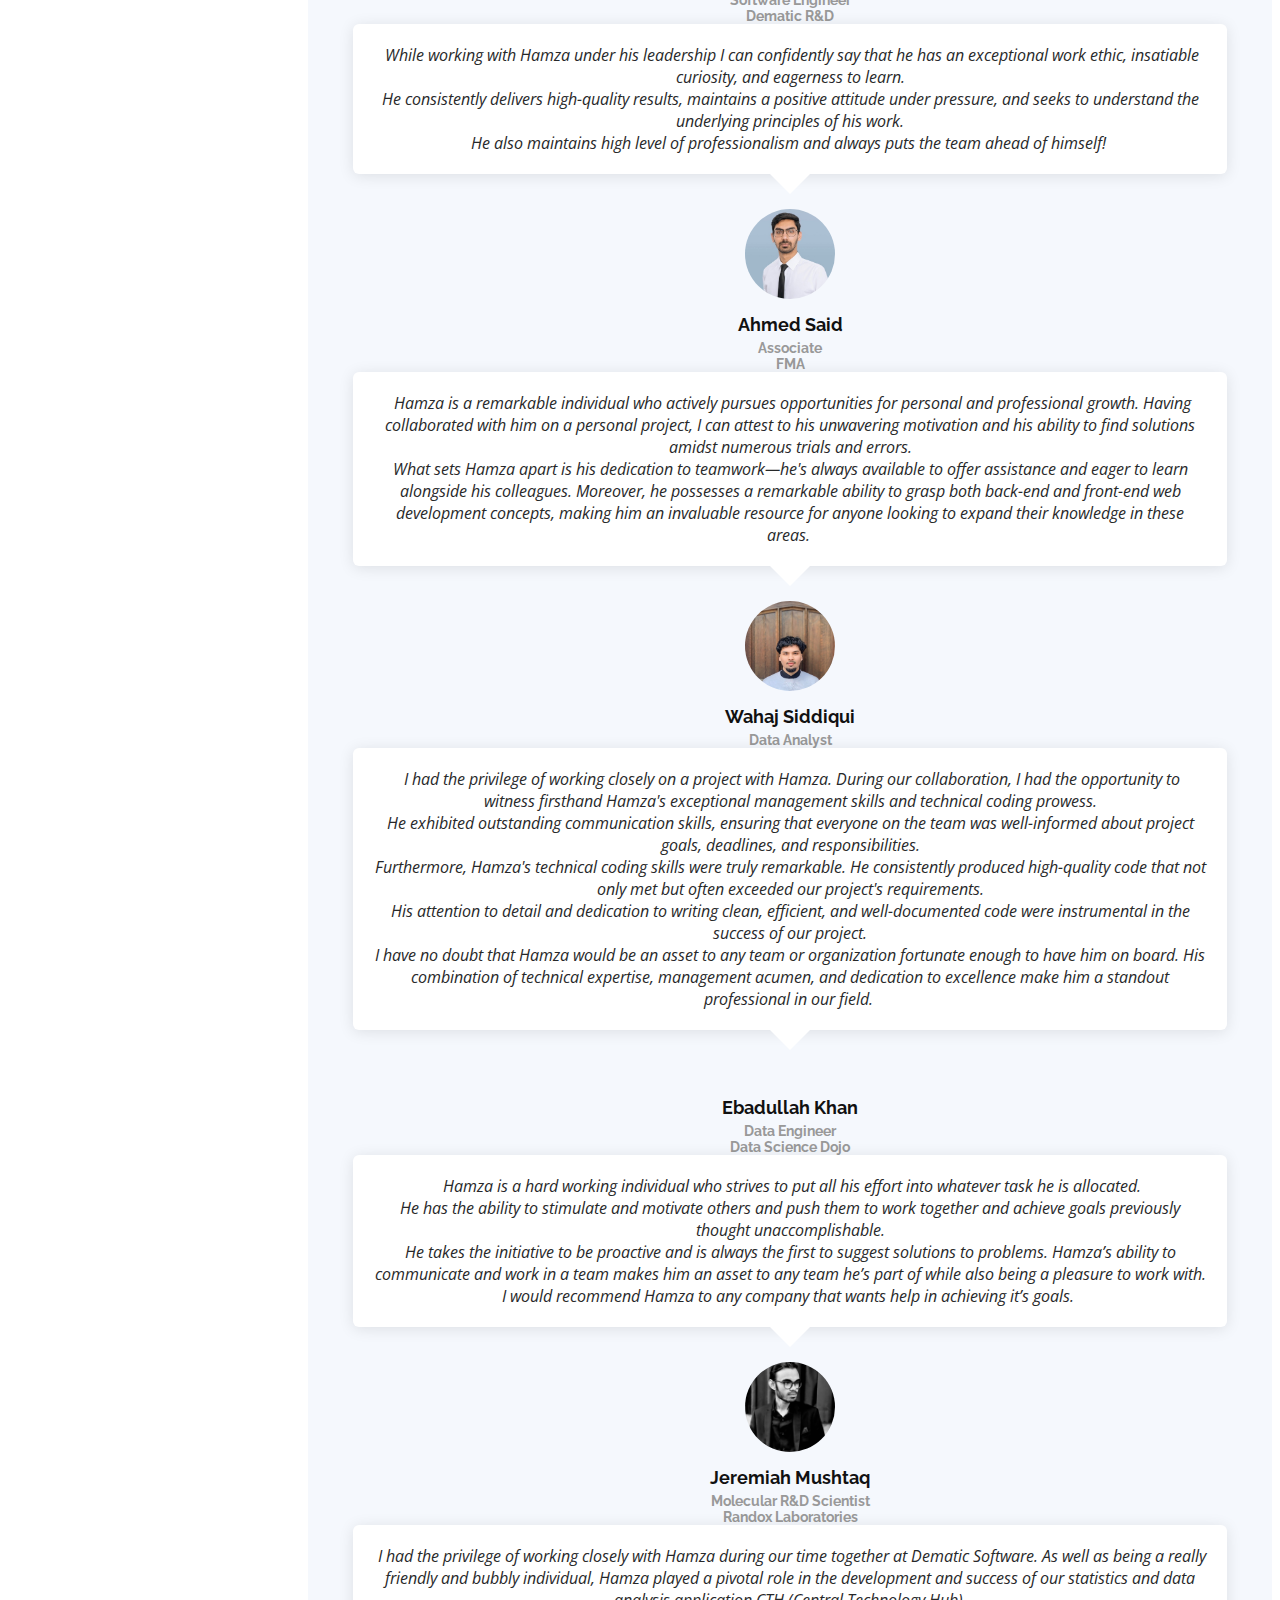
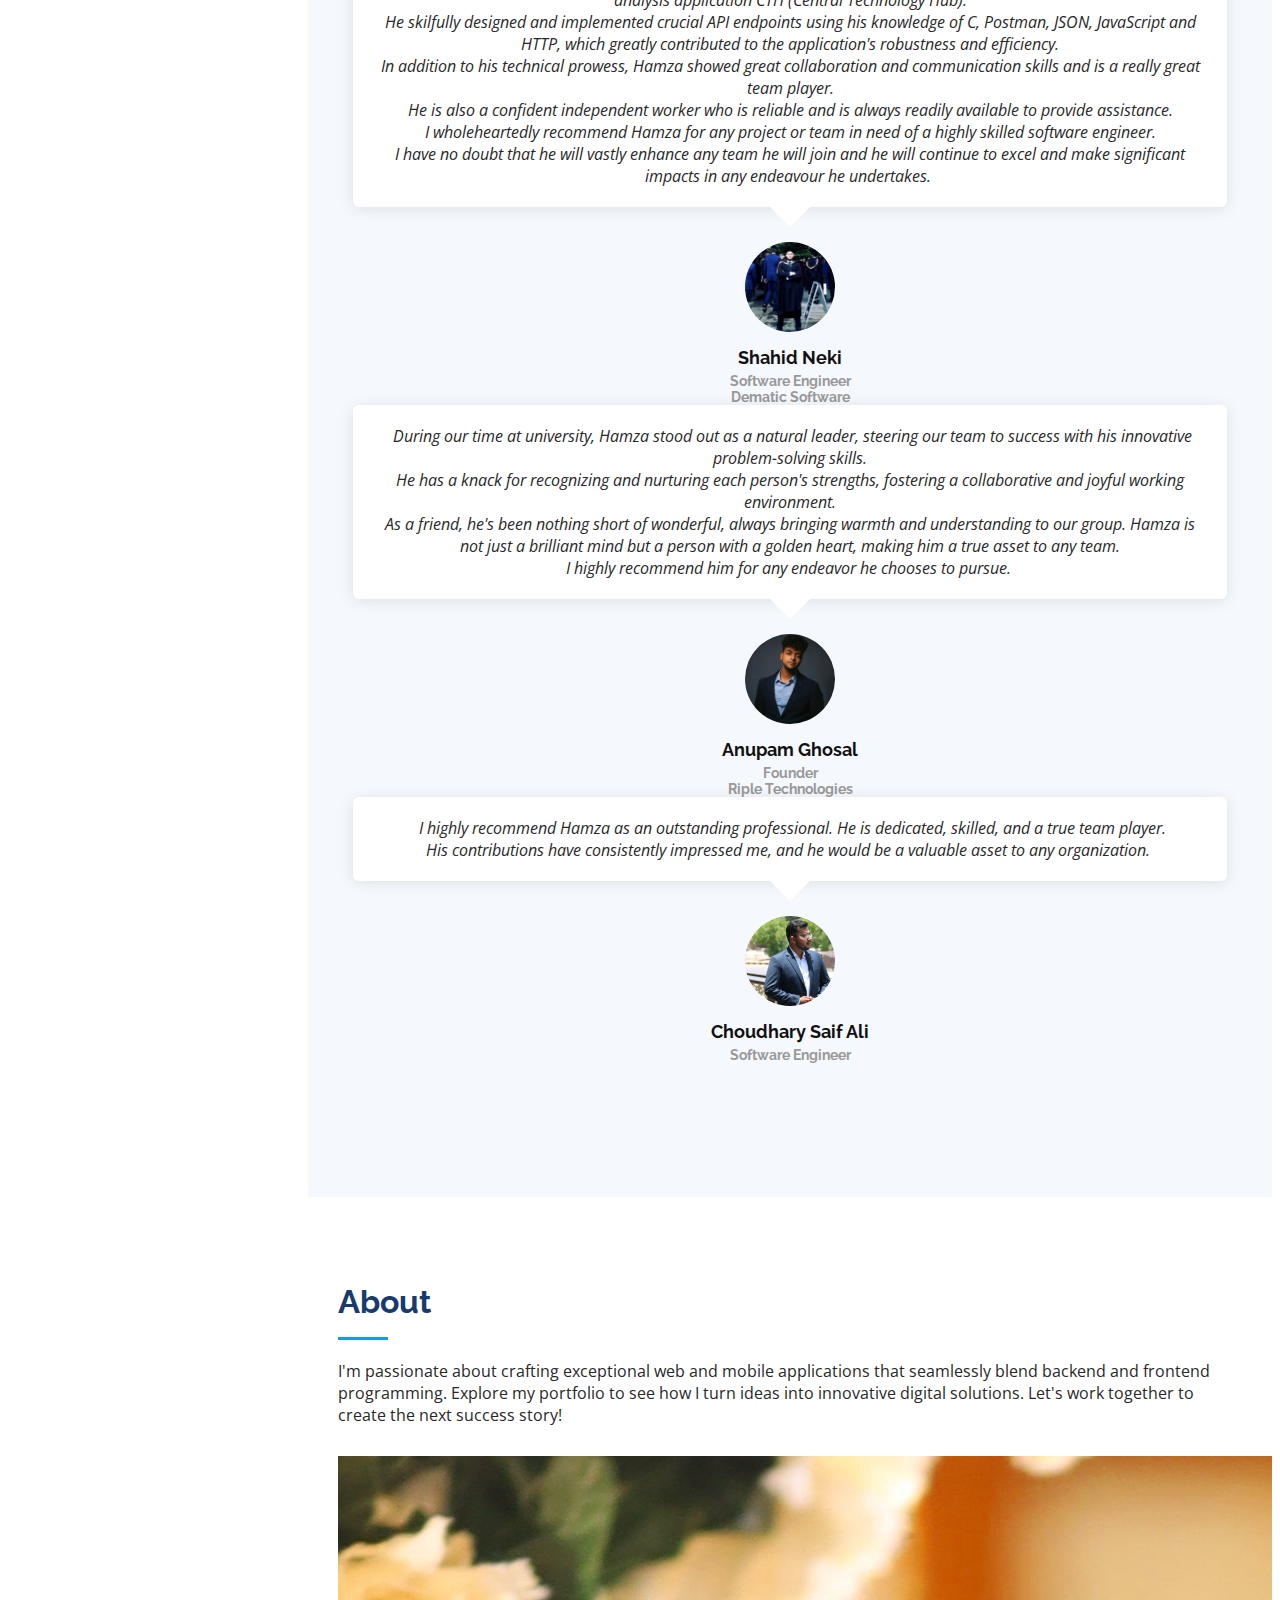
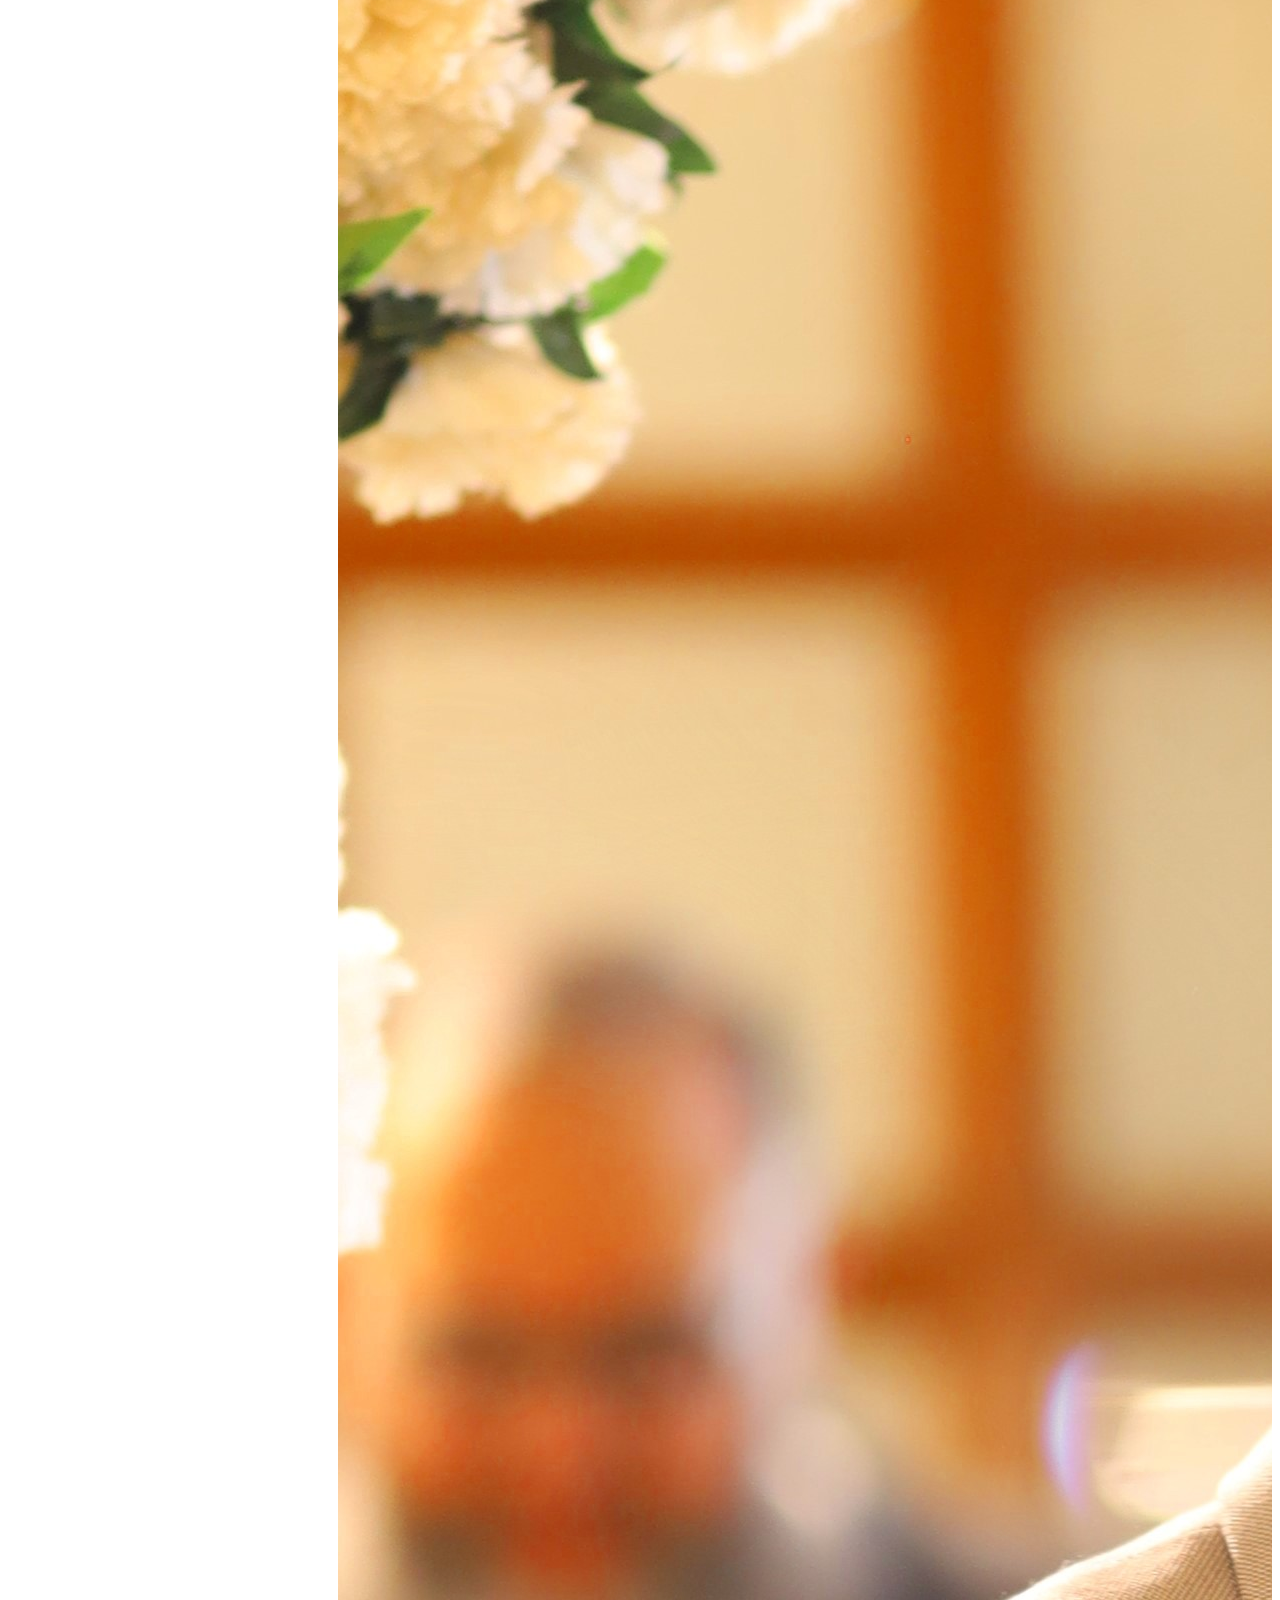
==== commit 790bd06b: "chore: addition of whaaj's testimonial & format changes" ====
--- a/index.html
+++ b/index.html
@@ -2,811 +2,914 @@
 <html lang="en">
 
 <head>
-  <meta charset="utf-8">
-  <meta content="width=device-width, initial-scale=1.0" name="viewport">
-
-  <title>Hamza Siddiqui</title>
-  <meta content="" name="description">
-  <meta content="" name="keywords">
-
-  <!-- Favicons -->
-  <link href="assets/img/logo.png" rel="icon">
-  <link href="assets/img/apple-touch-icon.png" rel="apple-touch-icon">
-
-  <!-- Google Fonts -->
-  <link href="https://fonts.googleapis.com/css?family=Open+Sans:300,300i,400,400i,600,600i,700,700i|Raleway:300,300i,400,400i,500,500i,600,600i,700,700i|Poppins:300,300i,400,400i,500,500i,600,600i,700,700i" rel="stylesheet">
-
-  <!-- Vendor CSS Files -->
-  <link href="assets/vendor/aos/aos.css" rel="stylesheet">
-  <link href="assets/vendor/bootstrap/css/bootstrap.min.css" rel="stylesheet">
-  <link href="assets/vendor/bootstrap-icons/bootstrap-icons.css" rel="stylesheet">
-  <link href="assets/vendor/boxicons/css/boxicons.min.css" rel="stylesheet">
-  <link href="assets/vendor/glightbox/css/glightbox.min.css" rel="stylesheet">
-  <link href="assets/vendor/swiper/swiper-bundle.min.css" rel="stylesheet">
-
-  <!-- Template Main CSS File -->
-  <link href="assets/css/style.css" rel="stylesheet">
-
-  <!-- =======================================================
-  * Template Name: iPortfolio
-  * Updated: Jul 27 2023 with Bootstrap v5.3.1
-  * Template URL: https://bootstrapmade.com/iportfolio-bootstrap-project-websites-template/
-  * Author: BootstrapMade.com
-  * License: https://bootstrapmade.com/license/
-  ======================================================== -->
+   <meta charset="utf-8">
+   <meta content="width=device-width, initial-scale=1.0" name="viewport">
+   <title>Hamza Siddiqui</title>
+   <meta content="" name="description">
+   <meta content="" name="keywords">
+   <!-- Favicons -->
+   <link href="assets/img/logo.png" rel="icon">
+   <link href="assets/img/apple-touch-icon.png" rel="apple-touch-icon">
+   <!-- Google Fonts -->
+   <link
+      href="https://fonts.googleapis.com/css?family=Open+Sans:300,300i,400,400i,600,600i,700,700i|Raleway:300,300i,400,400i,500,500i,600,600i,700,700i|Poppins:300,300i,400,400i,500,500i,600,600i,700,700i"
+      rel="stylesheet">
+   <!-- Vendor CSS Files -->
+   <link href="assets/vendor/aos/aos.css" rel="stylesheet">
+   <link href="assets/vendor/bootstrap/css/bootstrap.min.css" rel="stylesheet">
+   <link href="assets/vendor/bootstrap-icons/bootstrap-icons.css" rel="stylesheet">
+   <link href="assets/vendor/boxicons/css/boxicons.min.css" rel="stylesheet">
+   <link href="assets/vendor/glightbox/css/glightbox.min.css" rel="stylesheet">
+   <link href="assets/vendor/swiper/swiper-bundle.min.css" rel="stylesheet">
+   <link href="assets/css/style.css" rel="stylesheet">
+   <!-- =======================================================
+         * Author: BootstrapMade.com
+         * License: https://bootstrapmade.com/license/
+         ======================================================== -->
 </head>
 
 <body>
-
-  <!-- ======= Mobile nav toggle button ======= -->
-  <i class="bi bi-list mobile-nav-toggle d-xl-none"></i>
-
-  <!-- ======= Header ======= -->
-  <header id="header">
-    <div class="d-flex flex-column">
-
-      <div class="profile">
-        <img src="assets/img/profile-pic.jpg" alt="" class="img-fluid rounded-circle">
-        <h1 class="text-light"><a href="index.html">Hamza Siddiqui</a></h1>
-        <div class="social-links mt-3 text-center">
-          <a href="https://github.com/HamzaSid020" class="github" target=”_blank”><i class="bx bxl-github"> </i></a>
-          <a href="https://www.facebook.com/HamzaSiddiqui020" class="facebook" target=”_blank”><i class="bx bxl-facebook"></i></a>
-          <a href="https://www.instagram.com/hamz.sidd/" class="instagram" target=”_blank”><i class="bx bxl-instagram"></i></a>
-          <a href="https://join.skype.com/invite/mdd8vAT8zxlc" class="google-plus" target=”_blank”><i class="bx bxl-skype"></i></a>
-          <a href="https://www.linkedin.com/in/hamzahmedsiddiqui/" class="linkedin" target=”_blank”><i class="bx bxl-linkedin"></i></a>
-        </div>
+   <!-- ======= Mobile nav toggle button ======= -->
+   <i class="bi bi-list mobile-nav-toggle d-xl-none"></i>
+   <!-- ======= Header ======= -->
+   <header id="header">
+      <div class="d-flex flex-column">
+         <div class="profile">
+            <img src="assets/img/profile-pic.jpg" alt="" class="img-fluid rounded-circle">
+            <h1 class="text-light"><a href="index.html">Hamza Siddiqui</a></h1>
+            <div class="social-links mt-3 text-center">
+               <a href="https://github.com/HamzaSid020" class="github" target="_blank"><i class="bx bxl-github">
+                  </i></a>
+               <a href="https://www.facebook.com/HamzaSiddiqui020" class="facebook" target="_blank"><i
+                     class="bx bxl-facebook"></i></a>
+               <a href="https://www.instagram.com/hamz.sidd/" class="instagram" target="_blank"><i
+                     class="bx bxl-instagram"></i></a>
+               <a href="https://join.skype.com/invite/mdd8vAT8zxlc" class="google-plus" target="_blank"><i
+                     class="bx bxl-skype"></i></a>
+               <a href="https://www.linkedin.com/in/hamzahmedsiddiqui/" class="linkedin" target="_blank"><i
+                     class="bx bxl-linkedin"></i></a>
+            </div>
+         </div>
+         <nav id="navbar" class="nav-menu navbar">
+            <ul>
+               <li><a href="#hero" class="nav-link scrollto active"><i class="bx bx-home"></i> <span>Home</span></a>
+               </li>
+               <li><a href="#resume" class="nav-link scrollto"><i class="bx bx-file-blank"></i> <span>Resume</span></a>
+               </li>
+               <li><a href="#project" class="nav-link scrollto"><i class="bx bx-book-content"></i>
+                     <span>Projects</span></a></li>
+               <li><a href="#certification" class="nav-link scrollto"><i class="bx bx-server"></i>
+                     <span>Certifications</span></a></li>
+               <li><a href="#testimonials" class="nav-link scrollto"><i class="bx bx-notepad"></i>
+                     <span>Testimonials</span></a></li>
+               <li><a href="#about" class="nav-link scrollto"><i class="bx bx-user"></i> <span>About</span></a></li>
+               <li><a href="#contact" class="nav-link scrollto"><i class="bx bx-envelope"></i> <span>Contact</span></a>
+               </li>
+            </ul>
+         </nav>
+         <!-- .nav-menu -->
       </div>
-
-      <nav id="navbar" class="nav-menu navbar">
-        <ul>
-          <li><a href="#hero" class="nav-link scrollto active"><i class="bx bx-home"></i> <span>Home</span></a></li>
-          <li><a href="#resume" class="nav-link scrollto"><i class="bx bx-file-blank"></i> <span>Resume</span></a></li>
-          <li><a href="#project" class="nav-link scrollto"><i class="bx bx-book-content"></i> <span>Projects</span></a></li>
-          <li><a href="#certification" class="nav-link scrollto"><i class="bx bx-server"></i> <span>Certifications</span></a></li>
-          <li><a href="#testimonials" class="nav-link scrollto"><i class="bx bx-notepad"></i> <span>Testimonials</span></a></li>
-          <li><a href="#about" class="nav-link scrollto"><i class="bx bx-user"></i> <span>About</span></a></li>
-          <li><a href="#contact" class="nav-link scrollto"><i class="bx bx-envelope"></i> <span>Contact</span></a></li>
-        </ul>
-      </nav><!-- .nav-menu -->
-    </div>
-  </header><!-- End Header -->
-
-  <!-- ======= Hero Section ======= -->
-  <section id="hero" class="d-flex flex-column justify-content-center align-items-center">
-    <div class="hero-container" data-aos="fade-in">
-      <h1>Hamza Siddiqui</h1>
-      <p>I'm a <span class="typed" data-typed-items="Full-stack Developer, Robotic Engineer, Software Engineer, Freelancer"></span></p>
-    </div>
-  </section><!-- End Hero -->
-
-  <main id="main">
-
-    
-    <!-- ======= Resume Section ======= -->
-    <section id="resume" class="resume">
+   </header>
+   <!-- End Header -->
+   <!-- ======= Hero Section ======= -->
+   <section id="hero" class="d-flex flex-column justify-content-center align-items-center">
+      <div class="hero-container" data-aos="fade-in">
+         <h1>Hamza Siddiqui</h1>
+         <p>I'm a <span class="typed"
+               data-typed-items="Full-stack Developer, Robotic Engineer, Software Engineer, Freelancer"></span></p>
+      </div>
+   </section>
+   <!-- End Hero -->
+   <main id="main">
+      <!-- ======= Resume Section ======= -->
+      <section id="resume" class="resume">
+         <div class="container">
+            <div class="section-title">
+               <div class="row">
+                  <div class="col-md-1 col-12">
+                     <h2><a id="link" href="assets/docs/Hamza_Siddiqui_CV.pdf" download class="resume-link">Resume</a>
+                     </h2>
+                  </div>
+               </div>
+               <p> Welcome to my professional journey — a testament to my passion and dedication .
+                  As you explore my resume, you'll discover a track record of my education and work experience that has
+                  not only shaped my career but also delivered measurable impact to the organizations I've been a part
+                  of.<br>
+                  Join me on this visual narrative of my career, where results-driven performance meets unwavering
+                  commitment.
+               </p>
+            </div>
+            <div class="row">
+               <div class="col-lg-6" data-aos="fade-up">
+                  <h3 class="resume-title">Summary</h3>
+                  <div class="resume-item pb-0">
+                     <h4>Hamza Siddiqui</h4>
+                     <p><em>I'm a software engineer with a background in computer application development and robotic
+                           engineering. My work at Dematic Software and passion for technology reflect my dedication to
+                           delivering innovative solutions.</em></p>
+                     <ul>
+                        <li>Thorncrest Drive, Waterloo, N2L 4L2, CA</li>
+                        <li>+1 (548) 3844433</li>
+                        <li>hamzahmedsiddiqui@outlook.com</li>
+                     </ul>
+                  </div>
+                  <h3 class="resume-title">Education</h3>
+                  <div class="resume-item">
+                     <h4>Computer Applications Development</h4>
+                     <h5>2023 - 2024</h5>
+                     <p><em>Graduate Certicate | Conestoga College, Waterloo</em></p>
+                     <p><b>Concentration 1:</b> Web Design &amp; Development; <br><b>Concentration 2:</b> Mobile
+                        Application Development;<br>
+                        <b>Concentration 3:</b> Database Management<br>
+                        <b>Courses:</b> System Development, Web Foundations, Microsoft Web Technologies, Software
+                        Development Techniques, Web Technologies
+                     </p>
+                  </div>
+                  <div class="resume-item">
+                     <h4>BEng Robotic Engineer</h4>
+                     <h5>2018 - 2021</h5>
+                     <p><em>University of Essex, Colchester, UK</em></p>
+                     <p>
+                        <b>Concentration 1:</b> Java &amp; C++ Programming; <br><b>Concentration 2:</b> Artificial
+                        intelligence and intelligent agents;<br>
+                        <b>Concentration 3:</b> Sensors, motion control algorithms &amp; high-level cognition.<br>
+                        <b>Courses:</b> Mobile Application Development, AI, Mobile Robotics, Computer Vision, Digital
+                        Electronic system &amp; Application Programming
+                     </p>
+                  </div>
+                  <div class="resume-item">
+                     <h4>Alevels</h4>
+                     <h5>2016 - 2018</h5>
+                     <p><em>Cadet College Petaro, Pakistan </em></p>
+                     <!-- <p>Quia nobis sequi est occaecati aut. Repudiandae et iusto quae reiciendis et quis Eius vel ratione eius unde vitae rerum voluptates asperiores voluptatem Earum molestiae consequatur neque etlon sader mart dila</p> -->
+                  </div>
+                  <div class="resume-item">
+                     <h4>Olevels</h4>
+                     <h5>2013 - 2016</h5>
+                     <p><em>Cadet College Petaro, Pakistan </em></p>
+                     <!-- <p>Quia nobis sequi est occaecati aut. Repudiandae et iusto quae reiciendis et quis Eius vel ratione eius unde vitae rerum voluptates asperiores voluptatem Earum molestiae consequatur neque etlon sader mart dila</p> -->
+                  </div>
+               </div>
+               <div class="col-lg-6" data-aos="fade-up" data-aos-delay="100">
+                  <div class="row">
+                     <div class="col-md-8">
+                        <h3 class="resume-title">Professional Experience</h3>
+                     </div>
+                  </div>
+                  <div class="resume-item">
+                     <h4>Software Engineer</h4>
+                     <h5>2022 - 2023 (1.7 years)</h5>
+                     <p><em>Dematic (Software), Manchester, UK </em></p>
+                     <ul>
+                        <li> <b>Python Proficiency:</b> I demonstrated exceptional expertise in Python, utilizing it for
+                           critical tasks such as web scraping, data mining, and PostgreSQL database management. My
+                           contributions significantly elevated the capabilities and functionality of the CTH
+                           application.</li>
+                        <li> <b>Development:</b> Skillfully, I designed and implemented vital API endpoints, leveraging
+                           extensive knowledge of C, Postman, JSON, JavaScript, and HTTP. These enhancements
+                           substantially improved the application's robustness and efficiency, enabling seamless data
+                           integration and exchange.</li>
+                        <li> <b>Accuracy:</b> I authored and executed test scripts to identify and rectify inaccurate
+                           and false data, ensuring data accuracy and reliability within the CTH and LiveOps systems.
+                        </li>
+                        <li> <b>Database Management:</b> My responsibilities included the development and maintenance of
+                           MySQL and PostgreSQL databases, with effective schema migration management using Alembic.
+                        </li>
+                        <li> <b>Defect Resolution:</b> I investigated and resolved logged defects, contributing
+                           significantly to the overall stability and reliability of the CTH application.</li>
+                        <li> <b>Control Migration:</b> I successfully led the migration of the version control system
+                           from Mercurial to Git across the entire system, streamlining development processes and
+                           fostering enhanced collaboration.</li>
+                        <li> <b>ER Database Diagrams:</b> I played a pivotal role in designing and creating
+                           Entity-Relationship (ER) database diagrams, serving as foundational references for both the
+                           CTH and LiveOps systems.</li>
+                        <li> <b>Automation:</b> My development of background automation scripts optimized and
+                           streamlined various internal processes, enhancing operational efficiency.</li>
+                        <li> <b>Security:</b> I utilized Vault, an identity-based secrets and encryption management
+                           system, to create and manage secrets, ensuring data security and maintaining strict access
+                           control for internal staff.</li>
+                        <li> <b>Internal LiveOps System:</b> I produced essential endpoints for the Internal LiveOps
+                           system, contributing significantly to its functionality and usability.</li>
+                     </ul>
+                  </div>
+                  <!-- <div class="resume-item">
+                        <h4>Graphic design specialist</h4>
+                        <h5>2017 - 2018</h5>
+                        <p><em>Stepping Stone Advertising, New York, NY</em></p>
+                        <ul>
+                          <li>Developed numerous marketing programs (logos, brochures,infographics, presentations, and advertisements).</li>
+                          <li>Managed up to 5 projects or tasks at a given time while under pressure</li>
+                          <li>Recommended and consulted with clients on the most appropriate graphic design</li>
+                          <li>Created 4+ design presentations and proposals a month for clients and account managers</li>
+                        </ul>
+                        </div> -->
+               </div>
+            </div>
+         </div>
+      </section>
+      <!-- End Resume Section -->
+      <!-- ======= Facts Section ======= -->
+      <!-- <section id="facts" class="facts">
+            <div class="container">
+            
+              <div class="section-title">
+                <h2>Facts</h2>
+                <p>Magnam dolores commodi suscipit. Necessitatibus eius consequatur ex aliquid fuga eum quidem. Sit sint consectetur velit. Quisquam quos quisquam cupiditate. Et nemo qui impedit suscipit alias ea. Quia fugiat sit in iste officiis commodi quidem hic quas.</p>
+              </div>
+            
+              <div class="row no-gutters">
+            
+                <div class="col-lg-3 col-md-6 d-md-flex align-items-md-stretch" data-aos="fade-up">
+                  <div class="count-box">
+                    <i class="bi bi-emoji-smile"></i>
+                    <span data-purecounter-start="0" data-purecounter-end="232" data-purecounter-duration="1" class="purecounter"></span>
+                    <p><strong>Happy Clients</strong> consequuntur quae</p>
+                  </div>
+                </div>
+            
+                <div class="col-lg-3 col-md-6 d-md-flex align-items-md-stretch" data-aos="fade-up" data-aos-delay="100">
+                  <div class="count-box">
+                    <i class="bi bi-journal-richtext"></i>
+                    <span data-purecounter-start="0" data-purecounter-end="521" data-purecounter-duration="1" class="purecounter"></span>
+                    <p><strong>Projects</strong> adipisci atque cum quia aut</p>
+                  </div>
+                </div>
+            
+                <div class="col-lg-3 col-md-6 d-md-flex align-items-md-stretch" data-aos="fade-up" data-aos-delay="200">
+                  <div class="count-box">
+                    <i class="bi bi-headset"></i>
+                    <span data-purecounter-start="0" data-purecounter-end="1453" data-purecounter-duration="1" class="purecounter"></span>
+                    <p><strong>Hours Of Support</strong> aut commodi quaerat</p>
+                  </div>
+                </div>
+            
+                <div class="col-lg-3 col-md-6 d-md-flex align-items-md-stretch" data-aos="fade-up" data-aos-delay="300">
+                  <div class="count-box">
+                    <i class="bi bi-people"></i>
+                    <span data-purecounter-start="0" data-purecounter-end="32" data-purecounter-duration="1" class="purecounter"></span>
+                    <p><strong>Hard Workers</strong> rerum asperiores dolor</p>
+                  </div>
+                </div>
+            
+              </div>
+            
+            </div>
+            </section> -->
+      <!-- End Facts Section -->
+      <!-- ======= Skills Section ======= -->
+      <section id="skills" class="skills section-bg">
+         <div class="container">
+            <div class="section-title">
+               <h2>Skills</h2>
+               <p>Discover my versatile technical skillset, a toolkit for solving a wide range of tech challenges.</p>
+            </div>
+            <div class="row skills-content">
+               <div class="col-lg-6" data-aos="fade-up">
+                  <div class="progress">
+                     <span class="skill">HTML/CSS <i class="val">90%</i></span>
+                     <div class="progress-bar-wrap">
+                        <div class="progress-bar" role="progressbar" aria-valuenow="90" aria-valuemin="0"
+                           aria-valuemax="100"></div>
+                     </div>
+                  </div>
+                  <div class="progress">
+                     <span class="skill">MySql/Postgres SQL/SQL Server<i class="val">100%</i></span>
+                     <div class="progress-bar-wrap">
+                        <div class="progress-bar" role="progressbar" aria-valuenow="100" aria-valuemin="0"
+                           aria-valuemax="100"></div>
+                     </div>
+                  </div>
+                  <div class="progress">
+                     <span class="skill">JavaScript <i class="val">80%</i></span>
+                     <div class="progress-bar-wrap">
+                        <div class="progress-bar" role="progressbar" aria-valuenow="80" aria-valuemin="0"
+                           aria-valuemax="100"></div>
+                     </div>
+                  </div>
+                  <div class="progress">
+                     <span class="skill">C# <i class="val">75%</i></span>
+                     <div class="progress-bar-wrap">
+                        <div class="progress-bar" role="progressbar" aria-valuenow="75" aria-valuemin="0"
+                           aria-valuemax="100"></div>
+                     </div>
+                  </div>
+               </div>
+               <div class="col-lg-6" data-aos="fade-up" data-aos-delay="100">
+                  <div class="progress">
+                     <span class="skill">C/C++ <i class="val">80%</i></span>
+                     <div class="progress-bar-wrap">
+                        <div class="progress-bar" role="progressbar" aria-valuenow="80" aria-valuemin="0"
+                           aria-valuemax="100"></div>
+                     </div>
+                  </div>
+                  <div class="progress">
+                     <span class="skill">Software Testing <i class="val">90%</i></span>
+                     <div class="progress-bar-wrap">
+                        <div class="progress-bar" role="progressbar" aria-valuenow="90" aria-valuemin="0"
+                           aria-valuemax="100"></div>
+                     </div>
+                  </div>
+                  <div class="progress">
+                     <span class="skill">Photoshop/Pixlr <i class="val">70%</i></span>
+                     <div class="progress-bar-wrap">
+                        <div class="progress-bar" role="progressbar" aria-valuenow="70" aria-valuemin="0"
+                           aria-valuemax="100"></div>
+                     </div>
+                  </div>
+                  <div class="progress">
+                     <span class="skill">First Aid &amp; CPR <i class="val">100%</i></span>
+                     <div class="progress-bar-wrap">
+                        <div class="progress-bar" role="progressbar" aria-valuenow="100" aria-valuemin="0"
+                           aria-valuemax="100"></div>
+                     </div>
+                  </div>
+               </div>
+            </div>
+         </div>
+      </section>
+      <!-- End Skills Section -->
+      <!-- ======= Projects Section ======= -->
+      <section id="project" class="project section-bg">
+         <div class="container">
+            <div class="section-title">
+               <h2>Projects</h2>
+               <p>Dive into my collection of tech-inspired projects, showcasing my dedication to innovation and the
+                  delivery of meaningful solutions.</p>
+            </div>
+            <div class="row" data-aos="fade-up">
+               <div class="col-lg-12 d-flex justify-content-center">
+                  <ul id="project-flters">
+                     <li data-filter="*" class="filter-active">All</li>
+                     <li data-filter=".filter-cth">CTH</li>
+                     <li data-filter=".filter-liveops">LIVEOPS</li>
+                     <li data-filter=".filter-fitness-app">Fitness App</li>
+                  </ul>
+               </div>
+            </div>
+            <div class="row project-container" data-aos="fade-up" data-aos-delay="100">
+               <div class="col-lg-4 col-md-6 project-item filter-cth">
+                  <div class="project-wrap">
+                     <img src="assets/img/project/project-1.jpg" class="img-fluid" alt="">
+                     <div class="project-links">
+                        <a href="assets/img/project/project-1.jpg" data-gallery="portfolioGallery"
+                           class="project-lightbox" title="App 1"><i class="bx bx-plus"></i></a>
+                        <a href="#project" title="More Details"><i class="bx bx-link"></i></a>
+                     </div>
+                  </div>
+               </div>
+               <div class="col-lg-4 col-md-6 project-item filter-cth">
+                  <div class="project-wrap">
+                     <img src="assets/img/project/project-2.jpg" class="img-fluid" alt="">
+                     <div class="project-links">
+                        <a href="assets/img/project/project-2.jpg" data-gallery="portfolioGallery"
+                           class="project-lightbox" title=""><i class="bx bx-plus"></i></a>
+                        <a href="#project" title="More Details"><i class="bx bx-link"></i></a>
+                     </div>
+                  </div>
+               </div>
+               <div class="col-lg-4 col-md-6 project-item filter-liveops">
+                  <div class="project-wrap">
+                     <img src="assets/img/project/project-6.jpg" class="img-fluid" alt="">
+                     <div class="project-links">
+                        <a href="assets/img/project/project-6.jpg" data-gallery="portfolioGallery"
+                           class="project-lightbox" title="App 3"><i class="bx bx-plus"></i></a>
+                        <a href="#project" title="More Details"><i class="bx bx-link"></i></a>
+                     </div>
+                  </div>
+               </div>
+               <div class="col-lg-4 col-md-6 project-item filter-cth">
+                  <div class="project-wrap">
+                     <img src="assets/img/project/project-3.jpg" class="img-fluid" alt="">
+                     <div class="project-links">
+                        <a href="assets/img/project/project-3.jpg" data-gallery="portfolioGallery"
+                           class="project-lightbox" title="App 2"><i class="bx bx-plus"></i></a>
+                        <a href="#project" title="More Details"><i class="bx bx-link"></i></a>
+                     </div>
+                  </div>
+               </div>
+               <div class="col-lg-4 col-md-6 project-item filter-liveops">
+                  <div class="project-wrap">
+                     <img src="assets/img/project/project-7.jpg" class="img-fluid" alt="">
+                     <div class="project-links">
+                        <a href="assets/img/project/project-7.jpg" data-gallery="portfolioGallery"
+                           class="project-lightbox" title="Card 1"><i class="bx bx-plus"></i></a>
+                        <a href="#project" title="More Details"><i class="bx bx-link"></i></a>
+                     </div>
+                  </div>
+               </div>
+               <div class="col-lg-4 col-md-6 project-item filter-cth">
+                  <div class="project-wrap">
+                     <img src="assets/img/project/project-4.jpg" class="img-fluid" alt="">
+                     <div class="project-links">
+                        <a href="assets/img/project/project-4.jpg" data-gallery="portfolioGallery"
+                           class="project-lightbox" title="Card 2"><i class="bx bx-plus"></i></a>
+                        <a href="#project" title="More Details"><i class="bx bx-link"></i></a>
+                     </div>
+                  </div>
+               </div>
+               <div class="col-lg-4 col-md-6 project-item filter-fitness-app">
+                  <div class="project-wrap">
+                     <img src="assets/img/project/fitness.jpg" class="img-fluid" alt="">
+                     <div class="project-links">
+                        <a href="assets/img/project/fitness.jpg" data-gallery="portfolioGallery"
+                           class="project-lightbox" title=""><i class="bx bx-plus"></i></a>
+                        <a href="#project" title="More Details"><i class="bx bx-link"></i></a>
+                     </div>
+                  </div>
+               </div>
+               <div class="col-lg-4 col-md-6 project-item filter-cth">
+                  <div class="project-wrap">
+                     <img src="assets/img/project/project-5.jpg" class="img-fluid" alt="">
+                     <div class="project-links">
+                        <a href="assets/img/project/project-5.jpg" data-gallery="portfolioGallery"
+                           class="project-lightbox" title="Web 2"><i class="bx bx-plus"></i></a>
+                        <a href="#project" title="More Details"><i class="bx bx-link"></i></a>
+                     </div>
+                  </div>
+               </div>
+               <div class="col-lg-4 col-md-6 project-item filter-liveops">
+                  <div class="project-wrap">
+                     <img src="assets/img/project/project-8.jpg" class="img-fluid" alt="">
+                     <div class="project-links">
+                        <a href="assets/img/project/project-8.jpg" data-gallery="portfolioGallery"
+                           class="project-lightbox" title="Card 3"><i class="bx bx-plus"></i></a>
+                        <a href="#project" title="More Details"><i class="bx bx-link"></i></a>
+                     </div>
+                  </div>
+               </div>
+               <!-- <div class="col-lg-4 col-md-6 project-item filter-fitness-app">
+                     <div class="project-fitness-wrap">
+                       <img src="assets/img/project/project-10.jpg" class="img-fluid" alt="" style="width: 100px; height: 250px;">
+                       <div class="project-fitness-links">
+                         <a href="assets/img/project/project-10.jpg" data-gallery="portfolioGallery" class="project-lightbox" title=""><i class="bx bx-plus"></i></a>
+                         <a href="#project" title="More Details"><i class="bx bx-link"></i></a>
+                       </div>
+                     </div>
+                     </div>
+                     
+                     <div class="col-lg-4 col-md-6 project-item filter-fitness-app">
+                     <div class="project-fitness-wrap">
+                       <img src="assets/img/project/project-11.jpg" class="img-fluid" alt="" style="width: 100px; height: 250px;">
+                       <div class="project-fitness-links">
+                         <a href="assets/img/project/project-11.jpg" data-gallery="portfolioGallery" class="project-lightbox" title=""><i class="bx bx-plus"></i></a>
+                         <a href="#project" title="More Details"><i class="bx bx-link"></i></a>
+                       </div>
+                     </div>
+                     </div>
+                     
+                     <div class="col-lg-4 col-md-6 project-item filter-fitness-app">
+                     <div class="project-fitness-wrap">
+                       <img src="assets/img/project/project-12.jpg" class="img-fluid" alt="" style="width: 100px; height: 350px;">
+                       <div class="project-fitness-links">
+                         <a href="assets/img/project/project-12.jpg" data-gallery="portfolioGallery" class="project-lightbox" title=""><i class="bx bx-plus"></i></a>
+                         <a href="#project" title="More Details"><i class="bx bx-link"></i></a>
+                       </div>
+                     </div>
+                     </div> -->
+            </div>
+         </div>
+      </section>
+      <!-- End Projects Section -->
+      <!-- ======= Certification Section ======= -->
+      <section id="certification" class="certification">
+         <div class="container">
+            <div class="section-title">
+               <h2>Certifications</h2>
+               <p>Explore my journey of continuous learning and skill development through industry-recognized
+                  certifications. These credentials represent my commitment to staying at the forefront of technology
+                  and mastering the latest tools and techniques. Each certification is a testament to my dedication to
+                  excellence in my field.</p>
+            </div>
+            <div class="row">
+               <div class="col-lg-4 col-md-6 icon-box" data-aos="fade-up">
+                  <div class="icon"><i class="bi bi-router"></i></div>
+                  <h4 class="title"><a href="https://shorturl.at/novxF" target="_blank"> CCNA Routing and Switching </a>
+                  </h4>
+                  <img class="description" src="assets/img/certifications/certificate-3.jpg"
+                     alt="CCNA Routing and Switching: Introduction to Network" width="200" height="120">
+                  <div class="certification-links">
+                     <a href="assets/img/certifications/certificate-3.jpg" data-gallery="portfolioGallery"
+                        class="project-lightbox" title="CCNA Routing and Switching: Introduction to Network"><i
+                           class="bx bx-plus"></i></a>
+                     <a href="https://shorturl.at/novxF" target="_blank" title="More Details"><i
+                           class="bx bx-link"></i></a>
+                  </div>
+                  <!-- <p class="description">Voluptatum deleniti atque corrupti quos dolores et quas molestias excepturi sint occaecati cupiditate non provident</p> -->
+               </div>
+               <div class="col-lg-4 col-md-6 icon-box" data-aos="fade-up" data-aos-delay="120">
+                  <div class="icon"><i class="bi bi-robot"></i></div>
+                  <h4 class="title"><a href="https://shorturl.at/hOVYZ" target="_blank">ROS for Beginners</a></h4>
+                  <img class="description" src="assets/img/certifications/certificate-8.jpg"
+                     alt="ROS for Beginners: Basics, Motion, and OpenCV" width="200" height="120">
+                  <div class="certification-links">
+                     <a href="assets/img/certifications/certificate-8.jpg" data-gallery="portfolioGallery"
+                        class="project-lightbox" title="ROS for Beginners: Basics, Motion, and OpenCV"><i
+                           class="bx bx-plus"></i></a>
+                     <a href="https://shorturl.at/hOVYZ" target="_blank" title="More Details"><i
+                           class="bx bx-link"></i></a>
+                  </div>
+                  <!-- <p class="description">Minim veniam, quis nostrud exercitation ullamco laboris nisi ut aliquip ex ea commodo consequat tarad limino ata</p> -->
+               </div>
+               <div class="col-lg-4 col-md-6 icon-box" data-aos="fade-up" data-aos-delay="200">
+                  <div class="icon"><i class="bi bi-bar-chart"></i></div>
+                  <h4 class="title"><a href="https://shorturl.at/aMZ57" target="_blank">Bright Network Internship</a>
+                  </h4>
+                  <img class="description" src="assets/img/certifications/certificate-7.jpg"
+                     alt="Internship Experience UK: Technology" width="200" height="120">
+                  <div class="certification-links">
+                     <a href="assets/img/certifications/certificate-7.jpg" data-gallery="portfolioGallery"
+                        class="project-lightbox" title="Internship Experience UK: Technology"><i
+                           class="bx bx-plus"></i></a>
+                     <a href="https://shorturl.at/aMZ57" target="_blank" title="More Details"><i
+                           class="bx bx-link"></i></a>
+                  </div>
+                  <!-- <p class="description">Duis aute irure dolor in reprehenderit in voluptate velit esse cillum dolore eu fugiat nulla pariatur</p> -->
+               </div>
+               <div class="col-lg-4 col-md-6 icon-box" data-aos="fade-up" data-aos-delay="300">
+                  <div class="icon"><i class="bi bi-heart-pulse"></i></div>
+                  <h4 class="title"><a href="https://shorturl.at/qxDN0" target="_blank">First Aid &amp; CPR/AED Level
+                        C</a></h4>
+                  <img class="description" src="assets/img/certifications/certificate-4.jpg"
+                     alt="First Aid & CPR/AED Level C" width="200" height="120">
+                  <div class="certification-links">
+                     <a href="assets/img/certifications/certificate-4.jpg" data-gallery="portfolioGallery"
+                        class="project-lightbox" title="First Aid & CPR/AED Level C"><i class="bx bx-plus"></i></a>
+                     <a href="https://shorturl.at/qxDN0" target="_blank" title="More Details"><i
+                           class="bx bx-link"></i></a>
+                  </div>
+                  <!-- <p class="description">Excepteur sint occaecat cupidatat non proident, sunt in culpa qui officia deserunt mollit anim id est laborum</p> -->
+               </div>
+               <div class="col-lg-4 col-md-6 icon-box" data-aos="fade-up" data-aos-delay="400">
+                  <div class="icon"><i class="bi bi-cpu"></i></div>
+                  <h4 class="title"><a href="https://shorturl.at/hmBJ1" target="_blank">Artificial Intelligence</a></h4>
+                  <img class="description" src="assets/img/certifications/certificate-2.jpg"
+                     alt="Artifical Intelligence" width="200" height="120">
+                  <div class="certification-links">
+                     <a href="assets/img/certifications/certificate-2.jpg" data-gallery="portfolioGallery"
+                        class="project-lightbox" title="Artifical Intelligence"><i class="bx bx-plus"></i></a>
+                     <a href="https://shorturl.at/hmBJ1" target="_blank" title="More Details"><i
+                           class="bx bx-link"></i></a>
+                  </div>
+                  <!-- <p class="description">At vero eos et accusamus et iusto odio dignissimos ducimus qui blanditiis praesentium voluptatum deleniti atque</p> -->
+               </div>
+               <div class="col-lg-4 col-md-6 icon-box" data-aos="fade-up" data-aos-delay="500">
+                  <div class="icon"><i class="bi bi-trophy"></i></div>
+                  <h4 class="title"><a href="https://shorturl.at/lyEY7" target="_blank">What Great Leaders Know &amp;
+                        Do</a></h4>
+                  <img class="description" src="assets/img/certifications/certificate-6.jpg"
+                     alt="What Great Leaders Know & Do" width="200" height="120">
+                  <div class="certification-links">
+                     <a href="assets/img/certifications/certificate-6.jpg" data-gallery="portfolioGallery"
+                        class="project-lightbox" title="What Great Leaders Know & Do"><i class="bx bx-plus"></i></a>
+                     <a href="https://shorturl.at/lyEY7" target="_blank" title="More Details"><i
+                           class="bx bx-link"></i></a>
+                  </div>
+                  <!-- <p class="description">Et harum quidem rerum facilis est et expedita distinctio. Nam libero tempore, cum soluta nobis est eligendi</p> -->
+               </div>
+            </div>
+         </div>
+      </section>
+      <!-- End Certification Section -->
+      <!-- ======= Testimonials Section ======= -->
+      <section id="testimonials" class="testimonials section-bg">
+         <div class="container">
+            <div class="section-title">
+               <h2>Testimonials</h2>
+               <p>Discover what people have to say about their experiences while working with me. I am persistent on
+                  building strong relationships with everyone I work with.
+                  <br>Here's what they have to say:
+               </p>
+            </div>
+            <div class="testimonials-slider swiper" data-aos="fade-up" data-aos-delay="100">
+               <div class="swiper-wrapper">
+                  <div class="swiper-slide">
+                     <div class="testimonial-item" data-aos="fade-up">
+                        <p>
+                           <i class="bx bxs-quote-alt-left quote-icon-left"></i>
+                           I worked with Hamza as a fellow software engineer while working at DAI.
+                           <br>He is an exceptional engineer with a positive attitude towards solving challenges.
+                           He doesn't hesitate to learn more in order to help other team members solve complex tasks.
+                           <br> He cares for the quality of the code he writes as well as the efficacy of it.
+                           A strong minded individual who can deliver and match expectations both in a team and on his
+                           own.
+                           <i class="bx bxs-quote-alt-right quote-icon-right"></i>
+                        </p>
+                        <img src="assets/img/testimonials/testimonials-1.jpg" class="testimonial-img" alt="">
+                        <h3>Farshad Haghighi</h3>
+                        <h4>Software Engineer <br> Dematic R&amp;D</h4>
+                     </div>
+                  </div>
+                  <!-- End testimonial item -->
+                  <div class="swiper-slide">
+                     <div class="testimonial-item" data-aos="fade-up" data-aos-delay="100">
+                        <p>
+                           <i class="bx bxs-quote-alt-left quote-icon-left"></i>
+                           While working with Hamza under his leadership I can confidently say that he has an
+                           exceptional work ethic, insatiable curiosity, and eagerness to learn.
+                           <br>He consistently delivers high-quality results, maintains a positive attitude under
+                           pressure, and seeks to understand the underlying principles of his work.
+                           <br>He also maintains high level of professionalism and always puts the team ahead of
+                           himself!
+                           <i class="bx bxs-quote-alt-right quote-icon-right"></i>
+                        </p>
+                        <img src="assets/img/testimonials/testimonials-2.jpg" class="testimonial-img" alt="">
+                        <h3>Ahmed Said</h3>
+                        <h4>Associate <br> FMA </h4>
+                     </div>
+                  </div>
+                  <!-- End testimonial item -->
+                  <div class="swiper-slide">
+                     <div class="testimonial-item" data-aos="fade-up" data-aos-delay="300">
+                        <p>
+                           <i class="bx bxs-quote-alt-left quote-icon-left"></i>
+                           Hamza is a remarkable individual who actively pursues opportunities for personal and
+                           professional growth.
+                           Having collaborated with him on a personal project, I can attest to his unwavering motivation
+                           and his ability to find solutions amidst numerous trials and errors.
+                           <br>What sets Hamza apart is his dedication to teamwork—he's always available to offer
+                           assistance and eager to learn alongside his colleagues.
+                           Moreover, he possesses a remarkable ability to grasp both back-end and front-end web
+                           development concepts,
+                           making him an invaluable resource for anyone looking to expand their knowledge in these
+                           areas. <i class="bx bxs-quote-alt-right quote-icon-right"></i>
+                        </p>
+                        <img src="assets/img/testimonials/testimonials-8.jpg" class="testimonial-img" alt="">
+                        <h3>Wahaj Siddiqui</h3>
+                        <h4>Data Analyst</h4>
+                     </div>
+                  </div>
+                  <div class="swiper-slide">
+                     <div class="testimonial-item" data-aos="fade-up" data-aos-delay="300">
+                        <p>
+                           <i class="bx bxs-quote-alt-left quote-icon-left"></i>
+                           I had the privilege of working closely on a project with Hamza. During our collaboration, I
+                           had the opportunity to witness firsthand Hamza's exceptional management skills and technical
+                           coding prowess.
+                           <br> He exhibited outstanding communication skills, ensuring that everyone on the team was
+                           well-informed about project goals, deadlines, and responsibilities.
+                           <br> Furthermore, Hamza's technical coding skills were truly remarkable. He consistently
+                           produced high-quality code that not only met but often exceeded our project's requirements.
+                           <br> His attention to detail and dedication to writing clean, efficient, and well-documented
+                           code were instrumental in the success of our project.
+                           <br> I have no doubt that Hamza would be an asset to any team or organization fortunate
+                           enough to have him on board. His combination of technical expertise, management acumen, and
+                           dedication to excellence make him a standout professional in our field.
+                           <i class="bx bxs-quote-alt-right quote-icon-right"></i>
+                        </p>
+                        <img src="assets/img/testimonials/testimonials-7.jpg" class="testimonial-img" alt="">
+                        <h3>Ebadullah Khan</h3>
+                        <h4>Data Engineer <br> Data Science Dojo </h4>
+                     </div>
+                  </div>
+                  <!-- End testimonial item -->
+                  <div class="swiper-slide">
+                     <div class="testimonial-item" data-aos="fade-up" data-aos-delay="400">
+                        <p>
+                           <i class="bx bxs-quote-alt-left quote-icon-left"></i>
+                           Hamza is a hard working individual who strives to put all his effort into whatever task he is
+                           allocated.
+                           <br>He has the ability to stimulate and motivate others and push them to work together and
+                           achieve goals previously thought unaccomplishable.
+                           <br>He takes the initiative to be proactive and is always the first to suggest solutions to
+                           problems.
+                           Hamza’s ability to communicate and work in a team makes him an asset to any team he’s part of
+                           while also being a pleasure to work with.
+                           <br>I would recommend Hamza to any company that wants help in achieving it’s goals.
+                           <i class="bx bxs-quote-alt-right quote-icon-right"></i>
+                        </p>
+                        <img src="assets/img/testimonials/testimonials-4.jpg" class="testimonial-img" alt="">
+                        <h3>Jeremiah Mushtaq</h3>
+                        <h4>Molecular R&amp;D Scientist <br> Randox Laboratories </h4>
+                     </div>
+                  </div>
+                  <!-- End testimonial item -->
+                  <div class="swiper-slide">
+                     <div class="testimonial-item" data-aos="fade-up" data-aos-delay="300">
+                        <p>
+                           <i class="bx bxs-quote-alt-left quote-icon-left"></i>
+                           I had the privilege of working closely with Hamza during our time together at Dematic
+                           Software.
+                           As well as being a really friendly and bubbly individual, Hamza played a pivotal role in the
+                           development and success of our statistics and data analysis application CTH (Central
+                           Technology Hub).
+                           <br>He skilfully designed and implemented crucial API endpoints using his knowledge of C,
+                           Postman, JSON, JavaScript and HTTP, which greatly contributed to the application's robustness
+                           and efficiency.
+                           <br>In addition to his technical prowess, Hamza showed great collaboration and communication
+                           skills and is a really great team player.
+                           <br>He is also a confident independent worker who is reliable and is always readily available
+                           to provide assistance.
+                           <br>I wholeheartedly recommend Hamza for any project or team in need of a highly skilled
+                           software engineer.
+                           <br>I have no doubt that he will vastly enhance any team he will join and he will continue to
+                           excel and make significant impacts in any endeavour he undertakes.
+                           <i class="bx bxs-quote-alt-right quote-icon-right"></i>
+                        </p>
+                        <img src="assets/img/testimonials/testimonials-6.jpg" class="testimonial-img" alt="">
+                        <h3>Shahid Neki</h3>
+                        <h4>Software Engineer <br> Dematic Software </h4>
+                     </div>
+                  </div>
+                  <div class="swiper-slide">
+                     <div class="testimonial-item" data-aos="fade-up" data-aos-delay="200">
+                        <p>
+                           <i class="bx bxs-quote-alt-left quote-icon-left"></i>
+                           During our time at university, Hamza stood out as a natural leader, steering our team to
+                           success with his innovative problem-solving skills.
+                           <br>He has a knack for recognizing and nurturing each person's strengths, fostering a
+                           collaborative and joyful working environment.
+                           <br>As a friend, he's been nothing short of wonderful, always bringing warmth and
+                           understanding to our group.
+                           Hamza is not just a brilliant mind but a person with a golden heart, making him a true asset
+                           to any team.
+                           <br> I highly recommend him for any endeavor he chooses to pursue.
+                           <i class="bx bxs-quote-alt-right quote-icon-right"></i>
+                        </p>
+                        <img src="assets/img/testimonials/testimonials-3.jpg" class="testimonial-img" alt="">
+                        <h3>Anupam Ghosal</h3>
+                        <h4>Founder <br> Riple Technologies</h4>
+                     </div>
+                  </div>
+                  <!-- End testimonial item -->
+                  <div class="swiper-slide">
+                     <div class="testimonial-item" data-aos="fade-up" data-aos-delay="300">
+                        <p>
+                           <i class="bx bxs-quote-alt-left quote-icon-left"></i>
+                           I highly recommend Hamza as an outstanding professional.
+                           He is dedicated, skilled, and a true team player.
+                           <br>His contributions have consistently impressed me, and he would be a valuable asset to any
+                           organization.
+                           <i class="bx bxs-quote-alt-right quote-icon-right"></i>
+                        </p>
+                        <img src="assets/img/testimonials/testimonials-5.jpg" class="testimonial-img" alt="">
+                        <h3>Choudhary Saif Ali</h3>
+                        <h4>Software Engineer</h4>
+                     </div>
+                  </div>
+                  <!-- End testimonial item -->
+               </div>
+               <div class="swiper-pagination"></div>
+            </div>
+         </div>
+      </section>
+      <!-- End Testimonials Section -->
+      <!-- ======= About Section ======= -->
+      <section id="about" class="about">
+         <div class="container">
+            <div class="section-title">
+               <h2>About</h2>
+               <p>I'm passionate about crafting exceptional web and mobile applications that seamlessly blend backend
+                  and frontend programming. Explore my portfolio to see how I turn ideas into innovative digital
+                  solutions. Let's work together to create the next success story!</p>
+            </div>
+            <div class="row">
+               <div class="col-lg-4" data-aos="fade-right">
+                  <img src="assets/img/profile-pic.jpg" class="img-fluid" alt="">
+               </div>
+               <div class="col-lg-8 pt-4 pt-lg-0 content" data-aos="fade-left">
+                  <h3>Full-stack Developer &amp; Robotic Engineer.</h3>
+                  <p class="fst-italic">
+                     Hello, I'm Hamza Ahmed Siddiqui. I'm a 23-year-old professional based in Waterloo, Canada.
+                     I hold degrees in both Bachelor's and Graduate Certificate programs and am passionate about
+                     technology.
+                  </p>
+                  <div class="row">
+                     <div class="col-lg-6">
+                        <ul>
+                           <li><i class="bi bi-chevron-right"></i> <strong>Email:</strong>
+                              <span>hamzahmedsiddiqui@outlook.com</span>
+                           </li>
+                           <li><i class="bi bi-chevron-right"></i> <strong>Phone:</strong> <span>+1 548 3844433</span>
+                           </li>
+                           <li><i class="bi bi-chevron-right"></i> <strong>City:</strong> <span>Waterloo, Canada</span>
+                           </li>
+                        </ul>
+                     </div>
+                     <div class="col-lg-6">
+                        <ul>
+                           <li><i class="bi bi-chevron-right"></i> <strong>Degree:</strong> <span>Bachelors/Graduate
+                                 Certificate</span></li>
+                           <li><i class="bi bi-chevron-right"></i> <strong>Freelance:</strong> <span>Available</span>
+                           </li>
+                        </ul>
+                     </div>
+                  </div>
+               </div>
+            </div>
+         </div>
+      </section>
+      <!-- End About Section -->
+      <!-- ======= Contact Section ======= -->
+      <section id="contact" class="contact">
+         <div class="container">
+            <div class="section-title">
+               <h2>Contact</h2>
+               <p>Feel Free to reach out!</p>
+            </div>
+            <div class="row" data-aos="fade-in">
+               <div class="col-lg-5 d-flex align-items-stretch">
+                  <div class="info">
+                     <div class="address">
+                        <i class="bi bi-geo-alt"></i>
+                        <h4>Location:</h4>
+                        <p>Thorncrest Drive, Waterloo, Canada, N2L 4L2</p>
+                     </div>
+                     <div class="email">
+                        <i class="bi bi-envelope"></i>
+                        <h4>Email:</h4>
+                        <p>hamzahmedsiddiqui@outlook.com</p>
+                     </div>
+                     <div class="phone">
+                        <i class="bi bi-phone"></i>
+                        <h4>Call:</h4>
+                        <p>+1 548 3844433</p>
+                     </div>
+                     <iframe class="map"
+                        src="https://www.google.com/maps/embed?pb=!1m18!1m12!1m3!1d2894.9048252217863!2d-80.55785852424758!3d43.48345656339353!2m3!1f0!2f0!3f0!3m2!1i1024!2i768!4f13.1!3m3!1m2!1s0x882bf14fd70bf531%3A0x18499b43d97a710e!2sThorncrest%20Dr%2C%20Waterloo%2C%20ON%20N2L%204L2!5e0!3m2!1sen!2sca!4v1695158633292!5m2!1sen!2sca"
+                        width="600" height="450" style="border:0;" allowfullscreen="" loading="lazy"
+                        referrerpolicy="no-referrer-when-downgrade"></iframe>
+                  </div>
+               </div>
+               <div class="col-lg-7 mt-5 mt-lg-0 d-flex align-items-stretch">
+                  <div class="form-wrapper">
+                     <form class="form" name="gform" id="gform" enctype="text/plain"
+                        action="https://docs.google.com/forms/d/e/1FAIpQLSdpTi--IIIOTQwVhoHNBygkud8PMYT078BBi9kAUJ56FTXekQ/formResponse?"
+                        target="hidden_iframe" onsubmit="submitted=true;">
+                        <div class="row">
+                           <div class="form-group col-md-6">
+                              <label for="name">Your Name</label>
+                              <input type="text" name="entry.430051326" class="form-control" id="entry.430051326"
+                                 required>
+                           </div>
+                           <div class="form-group col-md-6">
+                              <label for="name">Your Email</label>
+                              <input type="email" class="form-control" name="entry.1717164360" id="entry.1717164360"
+                                 required>
+                           </div>
+                        </div>
+                        <div class="form-group">
+                           <label for="name">Subject</label>
+                           <input type="text" class="form-control" name="entry.1035081648" id="entry.1035081648"
+                              required>
+                        </div>
+                        <div class="form-group">
+                           <label for="name">Message</label>
+                           <textarea class="form-control" name="entry.878742054" id="entry.878742054" rows="10"
+                              required></textarea>
+                        </div>
+                        <!-- <div class="my-3">
+                              <div class="loading">Loading</div>
+                              <div class="error-message"></div>
+                              <div class="sent-message"></div>
+                              </div> -->
+                        <div class="text-center"><button type="submit">Send Message</button></div>
+                     </form>
+                     <div class="sent-message" style="display:none;">Your message has been sent. Thank you!</div>
+                  </div>
+                  <iframe name="hidden_iframe" id="hidden_iframe" style="display:none;"
+                     onload="if(submitted) {}"></iframe>
+                  <script src="assets/js/jquery.min.js"></script>
+                  <script type="text/javascript">var submitted = false;</script>
+                  <script type="text/javascript">
+                     $('#gform').on('submit', function (e) {
+                        e.preventDefault(); // Prevent the default form submission
+                        $('#gform *').fadeOut(2000);
+                        $('.form-wrapper .sent-message').fadeIn(1000);
+                     });
+                  </script>
+               </div>
+            </div>
+         </div>
+      </section>
+      <!-- End Contact Section -->
+   </main>
+   <!-- End #main -->
+   <!-- ======= Footer ======= -->
+   <footer id="footer">
       <div class="container">
-
-        <div class="section-title">
-          <h2>Resume</h2>
-          <p> Welcome to my professional journey — a testament to my passion and dedication . As you explore my resume, you'll discover a track record of my education and work experience that has not only shaped my career but also delivered measurable impact to the organizations I've been a part of. Join me on this visual narrative of my career, where results-driven performance meets unwavering commitment.</p>
-        </div>
-
-        <div class="row">
-          <div class="col-lg-6" data-aos="fade-up">
-            <h3 class="resume-title">Sumary</h3>
-            <div class="resume-item pb-0">
-              <h4>Hamza Siddiqui</h4>
-              <p><em>I'm a software engineer with a background in computer application development and robotic engineering. My work at Dematic Software and passion for technology reflect my dedication to delivering innovative solutions.</em></p>
-              <ul>
-                <li>Thorncrest Drive, Waterloo, N2L 4L2, CA</li>
-                <li>+1 (548) 3844433</li>
-                <li>hamzahmedsiddiqui@outlook.com</li>
-              </ul>
-            </div>
-
-            <h3 class="resume-title">Education</h3>
-            <div class="resume-item">
-              <h4>Computer Applications Development</h4>
-              <h5>2023 - 2024</h5>
-              <p><em>Graduate Certicate | Conestoga College, Waterloo</em></p>
-              <p><b>Concentration 1:</b> Web Design & Development; <br><b>Concentration 2:</b> Mobile Application Development;<br>
-                <b>Concentration 3:</b> Database Management<br>
-                <b>Courses:</b> System Development, Web Foundations, Microsoft Web Technologies, Software Development Techniques, Web Technologies
-              </p>
-            </div>
-            <div class="resume-item">
-              <h4>BEng Robotic Engineer</h4>
-              <h5>2018 - 2021</h5>
-              <p><em>University of Essex, Colchester, UK</em></p>
-              <p><b>Concentration 1:</b> Java & C++ Programming; <br><b>Concentration 2:</b> Artificial intelligence and intelligent agents;<br>
-                <b>Concentration 3:</b> Sensors, motion control algorithms & high-level cognition.<br>
-                <b>Courses:</b> Mobile Application Development, AI, Mobile Robotics, Computer Vision, Digital Electronic system & Application Programming
-            </div>
-            <div class="resume-item">
-              <h4>Alevels</h4>
-              <h5>2016 - 2018</h5>
-              <p><em>Cadet College Petaro, Pakistan </em></p>
-              <!-- <p>Quia nobis sequi est occaecati aut. Repudiandae et iusto quae reiciendis et quis Eius vel ratione eius unde vitae rerum voluptates asperiores voluptatem Earum molestiae consequatur neque etlon sader mart dila</p> -->
-            </div>
-            <div class="resume-item">
-              <h4>Olevels</h4>
-              <h5>2013 - 2016</h5>
-              <p><em>Cadet College Petaro, Pakistan </em></p>
-              <!-- <p>Quia nobis sequi est occaecati aut. Repudiandae et iusto quae reiciendis et quis Eius vel ratione eius unde vitae rerum voluptates asperiores voluptatem Earum molestiae consequatur neque etlon sader mart dila</p> -->
-            </div>
-          </div>
-          <div class="col-lg-6" data-aos="fade-up" data-aos-delay="100">
-            <div class="row">
-              <div class="col-md-8">
-                  <h3 class="resume-title">Professional Experience</h3>
-              </div>
-              <div class="col-md-4">
-                <a href="assets/docs/Hamza_Siddiqui_CV.pdf" download>
-                <button id="downlaod_button" type="download">
-                    <i class="bx bx-download"></i> Resume
-                  </button>
-                </a>
-              </div>
-          </div>
-            <div class="resume-item">
-              <h4>Software Engineer</h4>
-              <h5>2022 - 2023 (1.7 years)</h5>
-              <p><em>Dematic (Software), Manchester, UK </em></p>
-              <ul>
-                <li> <b>Python Proficiency:</b> I demonstrated exceptional expertise in Python, utilizing it for critical tasks such as web scraping, data mining, and PostgreSQL database management. My contributions significantly elevated the capabilities and functionality of the CTH application.</li>
-                <li> <b>Development:</b> Skillfully, I designed and implemented vital API endpoints, leveraging extensive knowledge of C, Postman, JSON, JavaScript, and HTTP. These enhancements substantially improved the application's robustness and efficiency, enabling seamless data integration and exchange.</li>
-                <li> <b>Accuracy:</b> I authored and executed test scripts to identify and rectify inaccurate and false data, ensuring data accuracy and reliability within the CTH and LiveOps systems.</li>
-                <li> <b>Database Management:</b> My responsibilities included the development and maintenance of MySQL and PostgreSQL databases, with effective schema migration management using Alembic.</li>
-                <li> <b>Defect Resolution:</b> I investigated and resolved logged defects, contributing significantly to the overall stability and reliability of the CTH application.</li>
-                <li> <b>Control Migration:</b> I successfully led the migration of the version control system from Mercurial to Git across the entire system, streamlining development processes and fostering enhanced collaboration.</li>
-                <li> <b>ER Database Diagrams:</b> I played a pivotal role in designing and creating Entity-Relationship (ER) database diagrams, serving as foundational references for both the CTH and LiveOps systems.</li>
-                <li> <b>Automation:</b>  My development of background automation scripts optimized and streamlined various internal processes, enhancing operational efficiency.</li>
-                <li> <b>Security:</b>  I utilized Vault, an identity-based secrets and encryption management system, to create and manage secrets, ensuring data security and maintaining strict access control for internal staff.</li>
-                <li> <b>Internal LiveOps System:</b>  I produced essential endpoints for the Internal LiveOps system, contributing significantly to its functionality and usability.</li>
-              </ul>
-            </div>
-            <!-- <div class="resume-item">
-              <h4>Graphic design specialist</h4>
-              <h5>2017 - 2018</h5>
-              <p><em>Stepping Stone Advertising, New York, NY</em></p>
-              <ul>
-                <li>Developed numerous marketing programs (logos, brochures,infographics, presentations, and advertisements).</li>
-                <li>Managed up to 5 projects or tasks at a given time while under pressure</li>
-                <li>Recommended and consulted with clients on the most appropriate graphic design</li>
-                <li>Created 4+ design presentations and proposals a month for clients and account managers</li>
-              </ul>
-            </div> -->
-          </div>
-        </div>
-
+         <div class="copyright">
+            &copy; Copyright <strong><span>iPortfolio</span></strong>
+         </div>
+         <div class="credits">
+            Designed by <a href="https://bootstrapmade.com/">BootstrapMade</a>
+         </div>
       </div>
-    </section><!-- End Resume Section -->
-
-    <!-- ======= Facts Section ======= -->
-    <!-- <section id="facts" class="facts">
-      <div class="container">
-
-        <div class="section-title">
-          <h2>Facts</h2>
-          <p>Magnam dolores commodi suscipit. Necessitatibus eius consequatur ex aliquid fuga eum quidem. Sit sint consectetur velit. Quisquam quos quisquam cupiditate. Et nemo qui impedit suscipit alias ea. Quia fugiat sit in iste officiis commodi quidem hic quas.</p>
-        </div>
-
-        <div class="row no-gutters">
-
-          <div class="col-lg-3 col-md-6 d-md-flex align-items-md-stretch" data-aos="fade-up">
-            <div class="count-box">
-              <i class="bi bi-emoji-smile"></i>
-              <span data-purecounter-start="0" data-purecounter-end="232" data-purecounter-duration="1" class="purecounter"></span>
-              <p><strong>Happy Clients</strong> consequuntur quae</p>
-            </div>
-          </div>
-
-          <div class="col-lg-3 col-md-6 d-md-flex align-items-md-stretch" data-aos="fade-up" data-aos-delay="100">
-            <div class="count-box">
-              <i class="bi bi-journal-richtext"></i>
-              <span data-purecounter-start="0" data-purecounter-end="521" data-purecounter-duration="1" class="purecounter"></span>
-              <p><strong>Projects</strong> adipisci atque cum quia aut</p>
-            </div>
-          </div>
-
-          <div class="col-lg-3 col-md-6 d-md-flex align-items-md-stretch" data-aos="fade-up" data-aos-delay="200">
-            <div class="count-box">
-              <i class="bi bi-headset"></i>
-              <span data-purecounter-start="0" data-purecounter-end="1453" data-purecounter-duration="1" class="purecounter"></span>
-              <p><strong>Hours Of Support</strong> aut commodi quaerat</p>
-            </div>
-          </div>
-
-          <div class="col-lg-3 col-md-6 d-md-flex align-items-md-stretch" data-aos="fade-up" data-aos-delay="300">
-            <div class="count-box">
-              <i class="bi bi-people"></i>
-              <span data-purecounter-start="0" data-purecounter-end="32" data-purecounter-duration="1" class="purecounter"></span>
-              <p><strong>Hard Workers</strong> rerum asperiores dolor</p>
-            </div>
-          </div>
-
-        </div>
-
-      </div>
-    </section> -->
-    <!-- End Facts Section -->
-
-    <!-- ======= Skills Section ======= -->
-    <section id="skills" class="skills section-bg">
-      <div class="container">
-
-        <div class="section-title">
-          <h2>Skills</h2>
-          <p>Discover my versatile technical skillset, a toolkit for solving a wide range of tech challenges.</p>
-        </div>
-
-        <div class="row skills-content">
-
-          <div class="col-lg-6" data-aos="fade-up">
-
-            <div class="progress">
-              <span class="skill">HTML/CSS <i class="val">90%</i></span>
-              <div class="progress-bar-wrap">
-                <div class="progress-bar" role="progressbar" aria-valuenow="90" aria-valuemin="0" aria-valuemax="100"></div>
-              </div>
-            </div>
-
-            <div class="progress">
-              <span class="skill">MySql/Postgres SQL <i class="val">100%</i></span>
-              <div class="progress-bar-wrap">
-                <div class="progress-bar" role="progressbar" aria-valuenow="100" aria-valuemin="0" aria-valuemax="100"></div>
-              </div>
-            </div>
-
-            <div class="progress">
-              <span class="skill">JavaScript <i class="val">80%</i></span>
-              <div class="progress-bar-wrap">
-                <div class="progress-bar" role="progressbar" aria-valuenow="80" aria-valuemin="0" aria-valuemax="100"></div>
-              </div>
-            </div>
-
-            <div class="progress">
-              <span class="skill">C# <i class="val">75%</i></span>
-              <div class="progress-bar-wrap">
-                <div class="progress-bar" role="progressbar" aria-valuenow="75" aria-valuemin="0" aria-valuemax="100"></div>
-              </div>
-            </div>
-
-          </div>
-
-          <div class="col-lg-6" data-aos="fade-up" data-aos-delay="100">
-
-            <div class="progress">
-              <span class="skill">C/C++ <i class="val">80%</i></span>
-              <div class="progress-bar-wrap">
-                <div class="progress-bar" role="progressbar" aria-valuenow="80" aria-valuemin="0" aria-valuemax="100"></div>
-              </div>
-            </div>
-
-            <div class="progress">
-              <span class="skill">Software Testing <i class="val">90%</i></span>
-              <div class="progress-bar-wrap">
-                <div class="progress-bar" role="progressbar" aria-valuenow="90" aria-valuemin="0" aria-valuemax="100"></div>
-              </div>
-            </div>
-
-            <div class="progress">
-              <span class="skill">Photoshop/Pixlr <i class="val">70%</i></span>
-              <div class="progress-bar-wrap">
-                <div class="progress-bar" role="progressbar" aria-valuenow="70" aria-valuemin="0" aria-valuemax="100"></div>
-              </div>
-            </div>
-
-            <div class="progress">
-              <span class="skill">First Aid & CPR <i class="val">100%</i></span>
-              <div class="progress-bar-wrap">
-                <div class="progress-bar" role="progressbar" aria-valuenow="100" aria-valuemin="0" aria-valuemax="100"></div>
-              </div>
-            </div>
-
-          </div>
-
-        </div>
-
-      </div>
-    </section><!-- End Skills Section -->
-
-    <!-- ======= Projects Section ======= -->
-    <section id="project" class="project section-bg">
-      <div class="container">
-
-        <div class="section-title">
-          <h2>Projects</h2>
-          <p>Dive into my collection of tech-inspired projects, showcasing my dedication to innovation and the delivery of meaningful solutions.</p>
-        </div>
-
-        <div class="row" data-aos="fade-up">
-          <div class="col-lg-12 d-flex justify-content-center">
-            <ul id="project-flters">
-              <li data-filter="*" class="filter-active">All</li>
-              <li data-filter=".filter-cth">CTH</li>
-              <li data-filter=".filter-liveops">LIVEOPS</li>
-              <li data-filter=".filter-fitness-app">Fitness App</li>
-            </ul>
-          </div>
-        </div>
-
-        <div class="row project-container" data-aos="fade-up" data-aos-delay="100">
-
-          <div class="col-lg-4 col-md-6 project-item filter-cth">
-            <div class="project-wrap">
-              <img src="assets/img/project/project-1.jpg" class="img-fluid" alt="">
-              <div class="project-links">
-                <a href="assets/img/project/project-1.jpg" data-gallery="portfolioGallery" class="project-lightbox" title="App 1"><i class="bx bx-plus"></i></a>
-                <a href="#project" title="More Details"><i class="bx bx-link"></i></a>
-              </div>
-            </div>
-          </div>
-
-          <div class="col-lg-4 col-md-6 project-item filter-cth">
-            <div class="project-wrap">
-              <img src="assets/img/project/project-2.jpg" class="img-fluid" alt="">
-              <div class="project-links">
-                <a href="assets/img/project/project-2.jpg" data-gallery="portfolioGallery" class="project-lightbox" title=""><i class="bx bx-plus"></i></a>
-                <a href="#project" title="More Details"><i class="bx bx-link"></i></a>
-              </div>
-            </div>
-          </div>
-
-          <div class="col-lg-4 col-md-6 project-item filter-liveops">
-            <div class="project-wrap">
-              <img src="assets/img/project/project-6.jpg" class="img-fluid" alt="">
-              <div class="project-links">
-                <a href="assets/img/project/project-6.jpg" data-gallery="portfolioGallery" class="project-lightbox" title="App 3"><i class="bx bx-plus"></i></a>
-                <a href="#project" title="More Details"><i class="bx bx-link"></i></a>
-              </div>
-            </div>
-          </div>
-
-          <div class="col-lg-4 col-md-6 project-item filter-cth">
-            <div class="project-wrap">
-              <img src="assets/img/project/project-3.jpg" class="img-fluid" alt="">
-              <div class="project-links">
-                <a href="assets/img/project/project-3.jpg" data-gallery="portfolioGallery" class="project-lightbox" title="App 2"><i class="bx bx-plus"></i></a>
-                <a href="#project" title="More Details"><i class="bx bx-link"></i></a>
-              </div>
-            </div>
-          </div>
-
-          <div class="col-lg-4 col-md-6 project-item filter-liveops">
-            <div class="project-wrap">
-              <img src="assets/img/project/project-7.jpg" class="img-fluid" alt="">
-              <div class="project-links">
-                <a href="assets/img/project/project-7.jpg" data-gallery="portfolioGallery" class="project-lightbox" title="Card 1"><i class="bx bx-plus"></i></a>
-                <a href="#project" title="More Details"><i class="bx bx-link"></i></a>
-              </div>
-            </div>
-          </div>
-
-          <div class="col-lg-4 col-md-6 project-item filter-cth">
-            <div class="project-wrap">
-              <img src="assets/img/project/project-4.jpg" class="img-fluid" alt="">
-              <div class="project-links">
-                <a href="assets/img/project/project-4.jpg" data-gallery="portfolioGallery" class="project-lightbox" title="Card 2"><i class="bx bx-plus"></i></a>
-                <a href="#project" title="More Details"><i class="bx bx-link"></i></a>
-              </div>
-            </div>
-          </div>
-
-          <div class="col-lg-4 col-md-6 project-item filter-cth">
-            <div class="project-wrap">
-              <img src="assets/img/project/project-5.jpg" class="img-fluid" alt="">
-              <div class="project-links">
-                <a href="assets/img/project/project-5.jpg" data-gallery="portfolioGallery" class="project-lightbox" title="Web 2"><i class="bx bx-plus"></i></a>
-                <a href="#project" title="More Details"><i class="bx bx-link"></i></a>
-              </div>
-            </div>
-          </div>
-
-
-          <div class="col-lg-4 col-md-6 project-item filter-liveops">
-            <div class="project-wrap">
-              <img src="assets/img/project/project-8.jpg" class="img-fluid" alt="" >
-              <div class="project-links">
-                <a href="assets/img/project/project-8.jpg" data-gallery="portfolioGallery" class="project-lightbox" title="Card 3"><i class="bx bx-plus"></i></a>
-                <a href="#project" title="More Details"><i class="bx bx-link"></i></a>
-              </div>
-            </div>
-          </div>
-
-          <div class="col-lg-4 col-md-6 project-item filter-fitness-app">
-            <div class="project-fitness-wrap">
-              <img src="assets/img/project/project-9.jpg" class="img-fluid" alt="" style="width: 100px; height: 250px;">
-              <div class="project-fitness-links">
-                <a href="assets/img/project/project-9.jpg" data-gallery="portfolioGallery" class="project-lightbox" title=""><i class="bx bx-plus"></i></a>
-                <a href="#project" title="More Details"><i class="bx bx-link"></i></a>
-              </div>
-            </div>
-          </div>
-
-          <div class="col-lg-4 col-md-6 project-item filter-fitness-app">
-            <div class="project-fitness-wrap">
-              <img src="assets/img/project/project-10.jpg" class="img-fluid" alt="" style="width: 100px; height: 250px;">
-              <div class="project-fitness-links">
-                <a href="assets/img/project/project-10.jpg" data-gallery="portfolioGallery" class="project-lightbox" title=""><i class="bx bx-plus"></i></a>
-                <a href="#project" title="More Details"><i class="bx bx-link"></i></a>
-              </div>
-            </div>
-          </div>
-
-          <div class="col-lg-4 col-md-6 project-item filter-fitness-app">
-            <div class="project-fitness-wrap">
-              <img src="assets/img/project/project-11.jpg" class="img-fluid" alt="" style="width: 100px; height: 250px;">
-              <div class="project-fitness-links">
-                <a href="assets/img/project/project-11.jpg" data-gallery="portfolioGallery" class="project-lightbox" title=""><i class="bx bx-plus"></i></a>
-                <a href="#project" title="More Details"><i class="bx bx-link"></i></a>
-              </div>
-            </div>
-          </div>
-
-          <div class="col-lg-4 col-md-6 project-item filter-fitness-app">
-            <div class="project-fitness-wrap">
-              <img src="assets/img/project/project-12.jpg" class="img-fluid" alt="" style="width: 100px; height: 350px;">
-              <div class="project-fitness-links">
-                <a href="assets/img/project/project-12.jpg" data-gallery="portfolioGallery" class="project-lightbox" title=""><i class="bx bx-plus"></i></a>
-                <a href="#project" title="More Details"><i class="bx bx-link"></i></a>
-              </div>
-            </div>
-          </div>
-
-        </div>
-
-      </div>
-    </section><!-- End Projects Section -->
-
-    <!-- ======= Certification Section ======= -->
-    <section id="certification" class="certification">
-      <div class="container">
-
-        <div class="section-title">
-          <h2>Certifications</h2>
-          <p>Explore my journey of continuous learning and skill development through industry-recognized certifications. These credentials represent my commitment to staying at the forefront of technology and mastering the latest tools and techniques. Each certification is a testament to my dedication to excellence in my field.</p>
-        </div>
-
-        <div class="row">
-          <div class="col-lg-4 col-md-6 icon-box" data-aos="fade-up">
-            <div class="icon"><i class="bi bi-router"></i></div>
-            <h4 class="title"><a href="https://shorturl.at/novxF" target="_blank"> CCNA Routing and Switching </a></h4>
-            <img class="description" src="assets/img/certifications/certificate-3.jpg" alt="CCNA Routing and Switching: Introduction to Network" width="200" height="120">
-            <div class="certification-links">
-              <a href="assets/img/certifications/certificate-3.jpg" data-gallery="portfolioGallery" class="project-lightbox" title="CCNA Routing and Switching: Introduction to Network"><i class="bx bx-plus"></i></a>
-              <a href="https://shorturl.at/novxF" target="_blank" title="More Details"><i class="bx bx-link"></i></a>
-            </div>
-            <!-- <p class="description">Voluptatum deleniti atque corrupti quos dolores et quas molestias excepturi sint occaecati cupiditate non provident</p> -->
-          </div>
-
-          <div class="col-lg-4 col-md-6 icon-box" data-aos="fade-up" data-aos-delay="120">
-            <div class="icon"><i class="bi bi-robot"></i></div>
-            <h4 class="title"><a href="https://shorturl.at/hOVYZ" target="_blank" >ROS for Beginners</a></h4>
-            <img class="description" src="assets/img/certifications/certificate-8.jpg" alt="ROS for Beginners: Basics, Motion, and OpenCV" width="200" height="120">
-            <div class="certification-links">
-              <a href="assets/img/certifications/certificate-8.jpg" data-gallery="portfolioGallery" class="project-lightbox" title="ROS for Beginners: Basics, Motion, and OpenCV"><i class="bx bx-plus"></i></a>
-              <a href="https://shorturl.at/hOVYZ" target="_blank" title="More Details"><i class="bx bx-link"></i></a>
-            </div>
-            <!-- <p class="description">Minim veniam, quis nostrud exercitation ullamco laboris nisi ut aliquip ex ea commodo consequat tarad limino ata</p> -->
-          </div>
-
-          <div class="col-lg-4 col-md-6 icon-box" data-aos="fade-up" data-aos-delay="200">
-            <div class="icon"><i class="bi bi-bar-chart"></i></div>
-            <h4 class="title"><a href="https://shorturl.at/aMZ57" target="_blank" >Bright Network Internship</a></h4>
-            <img class="description" src="assets/img/certifications/certificate-7.jpg" alt="Internship Experience UK: Technology" width="200" height="120">
-            <div class="certification-links">
-              <a href="assets/img/certifications/certificate-7.jpg" data-gallery="portfolioGallery" class="project-lightbox" title="Internship Experience UK: Technology"><i class="bx bx-plus"></i></a>
-              <a href="https://shorturl.at/aMZ57" target="_blank" title="More Details"><i class="bx bx-link"></i></a>
-            </div>
-            <!-- <p class="description">Duis aute irure dolor in reprehenderit in voluptate velit esse cillum dolore eu fugiat nulla pariatur</p> -->
-          </div>
-          <div class="col-lg-4 col-md-6 icon-box" data-aos="fade-up" data-aos-delay="300">
-            <div class="icon"><i class="bi bi-heart-pulse"></i></div>
-            <h4 class="title"><a href="https://shorturl.at/qxDN0" target="_blank">First Aid & CPR/AED Level C</a></h4>
-            <img class="description" src="assets/img/certifications/certificate-4.jpg" alt="First Aid & CPR/AED Level C" width="200" height="120">
-            <div class="certification-links">
-              <a href="assets/img/certifications/certificate-4.jpg" data-gallery="portfolioGallery" class="project-lightbox" title="First Aid & CPR/AED Level C"><i class="bx bx-plus"></i></a>
-              <a href="https://shorturl.at/qxDN0"  target="_blank" title="More Details"><i class="bx bx-link"></i></a>
-            </div>
-            <!-- <p class="description">Excepteur sint occaecat cupidatat non proident, sunt in culpa qui officia deserunt mollit anim id est laborum</p> -->
-          </div>
-          <div class="col-lg-4 col-md-6 icon-box" data-aos="fade-up" data-aos-delay="400">
-            <div class="icon"><i class="bi bi-cpu"></i></div>
-            <h4 class="title"><a href="https://shorturl.at/hmBJ1"  target="_blank">Artificial Intelligence</a></h4>
-            <img class="description" src="assets/img/certifications/certificate-2.jpg" alt="Artifical Intelligence" width="200" height="120">
-            <div class="certification-links">
-              <a href="assets/img/certifications/certificate-2.jpg" data-gallery="portfolioGallery" class="project-lightbox" title="Artifical Intelligence"><i class="bx bx-plus"></i></a>
-              <a href="https://shorturl.at/hmBJ1"  target="_blank" title="More Details"><i class="bx bx-link"></i></a>
-            </div>
-            <!-- <p class="description">At vero eos et accusamus et iusto odio dignissimos ducimus qui blanditiis praesentium voluptatum deleniti atque</p> -->
-          </div>
-          <div class="col-lg-4 col-md-6 icon-box" data-aos="fade-up" data-aos-delay="500">
-            <div class="icon"><i class="bi bi-trophy"></i></div>
-            <h4 class="title"><a href="https://shorturl.at/lyEY7" target="_blank" >What Great Leaders Know & Do</a></h4>
-            <img class="description" src="assets/img/certifications/certificate-6.jpg" alt="What Great Leaders Know & Do" width="200" height="120">
-            <div class="certification-links">
-              <a href="assets/img/certifications/certificate-6.jpg" data-gallery="portfolioGallery" class="project-lightbox" title="What Great Leaders Know & Do"><i class="bx bx-plus"></i></a>
-              <a href="https://shorturl.at/lyEY7" target="_blank" title="More Details"><i class="bx bx-link"></i></a>
-            </div>
-            <!-- <p class="description">Et harum quidem rerum facilis est et expedita distinctio. Nam libero tempore, cum soluta nobis est eligendi</p> -->
-          </div>
-        </div>
-
-      </div>
-    </section><!-- End Certification Section -->
-
-    <!-- ======= Testimonials Section ======= -->
-    <section id="testimonials" class="testimonials section-bg">
-      <div class="container">
-
-        <div class="section-title">
-          <h2>Testimonials</h2>
-          <p>Discover what people have to say about their experiences while working with me. I am persistent on building strong relationships with everyone I work with. 
-            <br>Here's what they have to say:</p>
-        </div>
-
-        <div class="testimonials-slider swiper" data-aos="fade-up" data-aos-delay="100">
-          <div class="swiper-wrapper">
-
-            <div class="swiper-slide">
-              <div class="testimonial-item" data-aos="fade-up">
-                <p>
-                  <i class="bx bxs-quote-alt-left quote-icon-left"></i>
-                  I worked with Hamza as a fellow software engineer while working at DAI.
-                  <br>He is an exceptional engineer with a positive attitude towards solving challenges.
-                  He doesn't hesitate to learn more in order to help other team members solve complex tasks.
-                  <br> He cares for the quality of the code he writes as well as the efficacy of it.
-                  A strong minded individual who can deliver and match expectations both in a team and on his own.
-                  <i class="bx bxs-quote-alt-right quote-icon-right"></i>
-                </p>
-                <img src="assets/img/testimonials/testimonials-1.jpg" class="testimonial-img" alt="">
-                <h3>Farshad Haghighi</h3>
-                <h4>Software Engineer <br> Dematic R&D</h4>
-              </div>
-            </div><!-- End testimonial item -->
-
-            <div class="swiper-slide">
-              <div class="testimonial-item" data-aos="fade-up" data-aos-delay="100">
-                <p>
-                  <i class="bx bxs-quote-alt-left quote-icon-left"></i>
-                  While working with Hamza under his leadership I can confidently say that he has an exceptional work ethic, insatiable curiosity, and eagerness to learn.
-                  <br>He consistently delivers high-quality results, maintains a positive attitude under pressure, and seeks to understand the underlying principles of his work. 
-                  <br>He also maintains high level of professionalism and always puts the team ahead of himself!
-                  <i class="bx bxs-quote-alt-right quote-icon-right"></i>
-                </p>
-                <img src="assets/img/testimonials/testimonials-2.jpg" class="testimonial-img" alt="">
-                <h3>Ahmed Said</h3>
-                <h4>Associate <br> FMA </h4>
-              </div>
-            </div><!-- End testimonial item -->
-
-            <div class="swiper-slide">
-              <div class="testimonial-item" data-aos="fade-up" data-aos-delay="400">
-                <p>
-                  <i class="bx bxs-quote-alt-left quote-icon-left"></i>
-                  Hamza is a hard working individual who strives to put all his effort into whatever task he is allocated. 
-                  <br>He has the ability to stimulate and motivate others and push them to work together and achieve goals previously thought unaccomplishable. 
-                  <br>He takes the initiative to be proactive and is always the first to suggest solutions to problems. 
-                  Hamza’s ability to communicate and work in a team makes him an asset to any team he’s part of while also being a pleasure to work with.
-                  <br>I would recommend Hamza to any company that wants help in achieving it’s goals.
-                  <i class="bx bxs-quote-alt-right quote-icon-right"></i>
-                </p>
-                <img src="assets/img/testimonials/testimonials-4.jpg" class="testimonial-img" alt="">
-                <h3>Jeremiah Mushtaq</h3>
-                <h4>Molecular R&D Scientist <br> Randox Laboratories </h4>
-              </div>
-            </div><!-- End testimonial item -->
-
-            <div class="swiper-slide">
-              <div class="testimonial-item" data-aos="fade-up" data-aos-delay="300">
-                <p>
-                  <i class="bx bxs-quote-alt-left quote-icon-left"></i>
-                  I had the privilege of working closely with Hamza during our time together at Dematic Software. 
-                  As well as being a really friendly and bubbly individual, Hamza played a pivotal role in the development and success of our statistics and data analysis application CTH (Central Technology Hub). 
-                  <br>He skilfully designed and implemented crucial API endpoints using his knowledge of C, Postman, JSON, JavaScript and HTTP, which greatly contributed to the application's robustness and efficiency.  
-                  <br>In addition to his technical prowess, Hamza showed great collaboration and communication skills and is a really great team player. 
-                  <br>He is also a confident independent worker who is reliable and is always readily available to provide assistance. 
-                  <br>I wholeheartedly recommend Hamza for any project or team in need of a highly skilled software engineer.
-                  <br>I have no doubt that he will vastly enhance any team he will join and he will continue to excel and make significant impacts in any endeavour he undertakes.                
-                  <i class="bx bxs-quote-alt-right quote-icon-right"></i>
-                </p>
-                <img src="assets/img/testimonials/testimonials-6.jpg" class="testimonial-img" alt="">
-                <h3>Shahid Neki</h3>
-                <h4>Software Engineer <br> Dematic Software </h4>
-              </div>
-            </div>   
-
-            <div class="swiper-slide">
-              <div class="testimonial-item" data-aos="fade-up" data-aos-delay="200">
-                <p>
-                  <i class="bx bxs-quote-alt-left quote-icon-left"></i>
-                  During our time at university, Hamza stood out as a natural leader, steering our team to success with his innovative problem-solving skills.
-                  <br>He has a knack for recognizing and nurturing each person's strengths, fostering a collaborative and joyful working environment. 
-                  <br>As a friend, he's been nothing short of wonderful, always bringing warmth and understanding to our group. 
-                  Hamza is not just a brilliant mind but a person with a golden heart, making him a true asset to any team. 
-                  <br> I highly recommend him for any endeavor he chooses to pursue.
-                  <i class="bx bxs-quote-alt-right quote-icon-right"></i>
-                </p>
-                <img src="assets/img/testimonials/testimonials-3.jpg" class="testimonial-img" alt="">
-                <h3>Anupam Ghosal</h3>
-                <h4>Founder <br> Riple Technologies</h4>
-              </div>
-            </div><!-- End testimonial item -->
-
-            <div class="swiper-slide">
-              <div class="testimonial-item" data-aos="fade-up" data-aos-delay="300">
-                <p>
-                  <i class="bx bxs-quote-alt-left quote-icon-left"></i>
-                  I highly recommend Hamza as an outstanding professional. 
-                  He is dedicated, skilled, and a true team player. 
-                  <br>His contributions have consistently impressed me, and he would be a valuable asset to any organization.                  
-                  <i class="bx bxs-quote-alt-right quote-icon-right"></i>
-                </p>
-                <img src="assets/img/testimonials/testimonials-5.jpg" class="testimonial-img" alt="">
-                <h3>Choudhary Saif Ali</h3>
-                <h4>Software Engineer</h4>
-              </div>
-            </div><!-- End testimonial item -->
-          </div>
-          <div class="swiper-pagination"></div>
-        </div>
-
-      </div>
-    </section><!-- End Testimonials Section -->
-
-    <!-- ======= About Section ======= -->
-    <section id="about" class="about">
-      <div class="container">
-
-        <div class="section-title">
-          <h2>About</h2>
-          <p>I'm passionate about crafting exceptional web and mobile applications that seamlessly blend backend and frontend programming. Explore my portfolio to see how I turn ideas into innovative digital solutions. Let's work together to create the next success story!</p>
-        </div>
-
-        <div class="row">
-          <div class="col-lg-4" data-aos="fade-right">
-            <img src="assets/img/profile-pic.jpg" class="img-fluid" alt="">
-          </div>
-          <div class="col-lg-8 pt-4 pt-lg-0 content" data-aos="fade-left">
-            <h3>Full-stack Developer &amp; Robotic Engineer.</h3>
-            <p class="fst-italic">
-              Hello, I'm Hamza Ahmed Siddiqui. I'm a 23-year-old professional based in Waterloo, Canada. 
-              I hold degrees in both Bachelor's and Graduate Certificate programs and am passionate about technology. 
-            </p>
-            <div class="row">
-              <div class="col-lg-6">
-                <ul>
-                  <li><i class="bi bi-chevron-right"></i> <strong>Email:</strong> <span>hamzahmedsiddiqui@outlook.com</span></li>
-                  <li><i class="bi bi-chevron-right"></i> <strong>Phone:</strong> <span>+1 548 3844433</span></li>
-                  <li><i class="bi bi-chevron-right"></i> <strong>City:</strong> <span>Waterloo, Canada</span></li>
-                </ul>
-              </div>
-              <div class="col-lg-6">
-                <ul>
-                  <li><i class="bi bi-chevron-right"></i> <strong>Degree:</strong> <span>Bachelors/Graduate Certificate</span></li>
-                  <li><i class="bi bi-chevron-right"></i> <strong>Freelance:</strong> <span>Available</span></li>
-                </ul>
-              </div>
-            </div>
-          </div>
-        </div>
-
-      </div>
-    </section><!-- End About Section -->
-
-    <!-- ======= Contact Section ======= -->
-    <section id="contact" class="contact">
-      <div class="container">
-
-        <div class="section-title">
-          <h2>Contact</h2>
-          <p>Feel Free to reach out!</p>
-        </div>
-
-        <div class="row" data-aos="fade-in">
-
-          <div class="col-lg-5 d-flex align-items-stretch">
-            <div class="info">
-              <div class="address">
-                <i class="bi bi-geo-alt"></i>
-                <h4>Location:</h4>
-                <p>Thorncrest Drive, Waterloo, Canada, N2L 4L2</p>
-              </div>
-
-              <div class="email">
-                <i class="bi bi-envelope"></i>
-                <h4>Email:</h4>
-                <p>hamzahmedsiddiqui@outlook.com</p>
-              </div>
-
-              <div class="phone">
-                <i class="bi bi-phone"></i>
-                <h4>Call:</h4>
-                <p>+1 548 3844433</p>
-              </div>
-              <iframe class="map" src="https://www.google.com/maps/embed?pb=!1m18!1m12!1m3!1d2894.9048252217863!2d-80.55785852424758!3d43.48345656339353!2m3!1f0!2f0!3f0!3m2!1i1024!2i768!4f13.1!3m3!1m2!1s0x882bf14fd70bf531%3A0x18499b43d97a710e!2sThorncrest%20Dr%2C%20Waterloo%2C%20ON%20N2L%204L2!5e0!3m2!1sen!2sca!4v1695158633292!5m2!1sen!2sca" width="600" height="450" style="border:0;" allowfullscreen="" loading="lazy" referrerpolicy="no-referrer-when-downgrade"></iframe>
-            </div>
-
-          </div>
-
-          <div class="col-lg-7 mt-5 mt-lg-0 d-flex align-items-stretch">
-            <div class="form-wrapper">
-              <form class="form" name="gform" id="gform" enctype="text/plain" action="https://docs.google.com/forms/d/e/1FAIpQLSdpTi--IIIOTQwVhoHNBygkud8PMYT078BBi9kAUJ56FTXekQ/formResponse?" target="hidden_iframe" onsubmit="submitted=true;">
-                <div class="row">
-                  <div class="form-group col-md-6">
-                    <label for="name">Your Name</label>
-                    <input type="text" name="entry.430051326" class="form-control" id="entry.430051326" required>
-                  </div>
-                  <div class="form-group col-md-6">
-                    <label for="name">Your Email</label>
-                    <input type="email" class="form-control" name="entry.1717164360" id="entry.1717164360" required>
-                  </div>
-                </div>
-                <div class="form-group">
-                  <label for="name">Subject</label>
-                  <input type="text" class="form-control" name="entry.1035081648" id="entry.1035081648" required>
-                </div>
-                <div class="form-group">
-                  <label for="name">Message</label>
-                  <textarea class="form-control" name="entry.878742054" id="entry.878742054" rows="10" required></textarea>
-                </div>
-                <!-- <div class="my-3">
-                  <div class="loading">Loading</div>
-                  <div class="error-message"></div>
-                  <div class="sent-message"></div>
-                </div> -->
-                <div class="text-center"><button type="submit">Send Message</button></div>
-              </form>
-              <div class="sent-message" style="display:none;">Your message has been sent. Thank you!</div>
-            </div>
-            <iframe name="hidden_iframe" id="hidden_iframe" style="display:none;" onload="if(submitted) {}"></iframe>
-            <script src="assets/js/jquery.min.js"></script>
-            <script type="text/javascript">var submitted=false;</script>
-            <script type="text/javascript">
-              $('#gform').on('submit', function(e) {
-                e.preventDefault(); // Prevent the default form submission
-                $('#gform *').fadeOut(2000);
-                $('.form-wrapper .sent-message').fadeIn(1000);
-              });
-            </script>
-          </div>
-
-        </div>
-
-      </div>
-    </section><!-- End Contact Section -->
-
-  </main><!-- End #main -->
-
-  <!-- ======= Footer ======= -->
-  <footer id="footer">
-    <div class="container">
-      <div class="copyright">
-        &copy; Copyright <strong><span>iPortfolio</span></strong>
-      </div>
-      <div class="credits">
-              Designed by <a href="https://bootstrapmade.com/">BootstrapMade</a>
-      </div>
-    </div>
-  </footer><!-- End  Footer -->
-
-  <a href="#" class="back-to-top d-flex align-items-center justify-content-center"><i class="bi bi-arrow-up-short"></i></a>
-
-  <!-- Vendor JS Files -->
-  <script src="assets/vendor/purecounter/purecounter_vanilla.js"></script>
-  <script src="assets/vendor/aos/aos.js"></script>
-  <script src="assets/vendor/bootstrap/js/bootstrap.bundle.min.js"></script>
-  <script src="assets/vendor/glightbox/js/glightbox.min.js"></script>
-  <script src="assets/vendor/isotope-layout/isotope.pkgd.min.js"></script>
-  <script src="assets/vendor/swiper/swiper-bundle.min.js"></script>
-  <script src="assets/vendor/typed.js/typed.umd.js"></script>
-  <script src="assets/vendor/waypoints/noframework.waypoints.js"></script>
-  <script src="assets/vendor/php-email-form/validate.js"></script>
-
-  <!-- Template Main JS File -->
-  <script src="assets/js/main.js"></script>
-
+   </footer>
+   <!-- End  Footer -->
+   <a href="#" class="back-to-top d-flex align-items-center justify-content-center"><i
+         class="bi bi-arrow-up-short"></i></a>
+   <!-- Vendor JS Files -->
+   <script src="assets/vendor/purecounter/purecounter_vanilla.js"></script>
+   <script src="assets/vendor/aos/aos.js"></script>
+   <script src="assets/vendor/bootstrap/js/bootstrap.bundle.min.js"></script>
+   <script src="assets/vendor/glightbox/js/glightbox.min.js"></script>
+   <script src="assets/vendor/isotope-layout/isotope.pkgd.min.js"></script>
+   <script src="assets/vendor/swiper/swiper-bundle.min.js"></script>
+   <script src="assets/vendor/typed.js/typed.umd.js"></script>
+   <script src="assets/vendor/waypoints/noframework.waypoints.js"></script>
+   <script src="assets/vendor/php-email-form/validate.js"></script>
+   <!-- Template Main JS File -->
+   <script src="assets/js/main.js"></script>
 </body>
 
 </html>--- a/assets/css/style.css
+++ b/assets/css/style.css
@@ -1,14 +1,5 @@
-/**
-* Template Name: iPortfolio
-* Updated: Jul 27 2023 with Bootstrap v5.3.1
-* Template URL: https://bootstrapmade.com/iportfolio-bootstrap-project-websites-template/
-* Author: BootstrapMade.com
-* License: https://bootstrapmade.com/license/
-*/
-
-/*--------------------------------------------------------------
-# General
---------------------------------------------------------------*/
+/** * Template Name: iPortfolio * Updated: Jul 27 2023 with Bootstrap v5.3.1 * Template URL: https://bootstrapmade.com/iportfolio-bootstrap-project-websites-template/ * Author: BootstrapMade.com * License: https://bootstrapmade.com/license/ */
+/*-------------------------------------------------------------- # General --------------------------------------------------------------*/
 body {
   font-family: "Open Sans", sans-serif;
   color: #272829;
@@ -33,9 +24,7 @@
   font-family: "Raleway", sans-serif;
 }
 
-/*--------------------------------------------------------------
-# Back to top button
---------------------------------------------------------------*/
+/*-------------------------------------------------------------- # Back to top button --------------------------------------------------------------*/
 .back-to-top {
   position: fixed;
   visibility: hidden;
@@ -66,9 +55,7 @@
   opacity: 1;
 }
 
-/*--------------------------------------------------------------
-# Header
---------------------------------------------------------------*/
+/*-------------------------------------------------------------- # Header --------------------------------------------------------------*/
 #header {
   position: fixed;
   top: 0;
@@ -153,9 +140,7 @@
   }
 }
 
-/*--------------------------------------------------------------
-# Navigation Menu
---------------------------------------------------------------*/
+/*-------------------------------------------------------------- # Navigation Menu --------------------------------------------------------------*/
 /* Desktop Navigation */
 .nav-menu {
   padding: 20px 0 0 0;
@@ -235,13 +220,11 @@
   left: 0;
 }
 
-/*--------------------------------------------------------------
-# Hero Section
---------------------------------------------------------------*/
+/*-------------------------------------------------------------- # Hero Section --------------------------------------------------------------*/
 #hero {
   width: 100%;
   height: 100vh;
-  background: url("../img/main-pic.gif") ;
+  background: url("../img/main-pic.gif");
   background-size: cover;
 }
 
@@ -303,9 +286,7 @@
   }
 }
 
-/*--------------------------------------------------------------
-# Sections General
---------------------------------------------------------------*/
+/*-------------------------------------------------------------- # Sections General --------------------------------------------------------------*/
 section {
   padding: 60px 0;
   overflow: hidden;
@@ -343,9 +324,7 @@
   margin-bottom: 0;
 }
 
-/*--------------------------------------------------------------
-# About
---------------------------------------------------------------*/
+/*-------------------------------------------------------------- # About --------------------------------------------------------------*/
 .about .content h3 {
   font-weight: 700;
   font-size: 26px;
@@ -378,9 +357,7 @@
   margin-bottom: 0;
 }
 
-/*--------------------------------------------------------------
-# Facts
---------------------------------------------------------------*/
+/*-------------------------------------------------------------- # Facts --------------------------------------------------------------*/
 .facts {
   padding-bottom: 30px;
 }
@@ -429,9 +406,7 @@
   color: #1f5297;
 }
 
-/*--------------------------------------------------------------
-# Akills
---------------------------------------------------------------*/
+/*-------------------------------------------------------------- # Akills --------------------------------------------------------------*/
 .skills .progress {
   height: 60px;
   display: block;
@@ -466,9 +441,7 @@
   background-color: #149ddd;
 }
 
-/*--------------------------------------------------------------
-# Resume
---------------------------------------------------------------*/
+/*-------------------------------------------------------------- # Resume --------------------------------------------------------------*/
 .resume .resume-title {
   font-size: 26px;
   font-weight: 700;
@@ -527,9 +500,7 @@
   border: 2px solid #1f5297;
 }
 
-/*--------------------------------------------------------------
-# Project
---------------------------------------------------------------*/
+/*-------------------------------------------------------------- # Project --------------------------------------------------------------*/
 .project .project-item {
   margin-bottom: 30px;
 }
@@ -628,72 +599,7 @@
   bottom: 0;
 }
 
-.project .project-fitness-wrap {
-  transition: 0.3s;
-  position: relative;
-  overflow: hidden;
-  z-index: 1;
-}
-
-.project .project-fitness-wrap::before {
-  content: "";
-  background: rgba(255, 255, 255, 0.5);
-  position: absolute;
-  left: 0;
-  right: 0;
-  top: 0;
-  bottom: 0;
-  transition: all ease-in-out 0.3s;
-  z-index: 2;
-  opacity: 0;
-  width: 40%;
-}
-
-.project .project-fitness-wrap .project-fitness-links {
-  opacity: 1;
-  left: 0;
-  right: 0;
-  bottom: -60px;
-  z-index: 3;
-  position: absolute;
-  transition: all ease-in-out 0.3s;
-  display: flex;
-  justify-content: left;
-}
-
-.project .project-fitness-wrap .project-fitness-links a {
-  color: #fff;
-  font-size: 28px;
-  text-align: center;
-  background: rgba(20, 157, 221, 0.75);
-  transition: 0.3s;
-  width: 13.5%;
-}
-
-.project .project-fitness-wrap .project-fitness-links a:hover {
-  background: rgba(20, 157, 221, 0.95);
-}
-
-.project .project-fitness-wrap .project-fitness-links a+a {
-  border-left: 1px solid #37b3ed;
-}
-
-.project .project-fitness-wrap:hover::before {
-  top: 0;
-  left: 0;
-  right: 0;
-  bottom: 0;
-  opacity: 1;
-}
-
-.project .project-fitness-wrap:hover .project-fitness-links {
-  opacity: 1;
-  bottom: 0;
-}
-
-/*--------------------------------------------------------------
-# Project Details
---------------------------------------------------------------*/
+/*-------------------------------------------------------------- # Project Details --------------------------------------------------------------*/
 .project-details {
   padding-top: 40px;
 }
@@ -756,9 +662,7 @@
   padding: 0;
 }
 
-/*--------------------------------------------------------------
-# Certification
---------------------------------------------------------------*/
+/*-------------------------------------------------------------- # Certification --------------------------------------------------------------*/
 .certification .icon-box {
   margin-bottom: 20px;
 }
@@ -816,9 +720,7 @@
   font-size: 20px;
 }
 
-/*--------------------------------------------------------------
-# Testimonials
---------------------------------------------------------------*/
+/*-------------------------------------------------------------- # Testimonials --------------------------------------------------------------*/
 .testimonials .testimonials-carousel,
 .testimonials .testimonials-slider {
   overflow: hidden;
@@ -908,9 +810,7 @@
   background-color: #149ddd;
 }
 
-/*--------------------------------------------------------------
-# Contact
---------------------------------------------------------------*/
+/*-------------------------------------------------------------- # Contact --------------------------------------------------------------*/
 .contact {
   padding-bottom: 130px;
 }
@@ -985,6 +885,7 @@
   background: #149ddd;
   color: #fff;
 }
+
 .contact .info .map {
   width: 100%;
 }
@@ -1095,9 +996,7 @@
   }
 }
 
-/*--------------------------------------------------------------
-# Breadcrumbs
---------------------------------------------------------------*/
+/*-------------------------------------------------------------- # Breadcrumbs --------------------------------------------------------------*/
 .breadcrumbs {
   padding: 20px 0;
   background: #f9f9f9;
@@ -1142,9 +1041,7 @@
   }
 }
 
-/*--------------------------------------------------------------
-# Footer
---------------------------------------------------------------*/
+/*-------------------------------------------------------------- # Footer --------------------------------------------------------------*/
 #footer {
   padding: 15px;
   color: #f4f6fd;
@@ -1177,17 +1074,16 @@
   }
 }
 
-button[type="download"] {
-  margin-top: 25px;
-  margin-right: 20px; /* Adjust the margin-right value as needed to move the button to the left */
-  border-radius: 2px;
-  background-color: white;
-  color: black; 
-  border: 2px solid #149ddd;
-  width: 60%;
-}
-
-button[type="download"]:hover {
-  background-color: #149ddd;
-  color: white;
-}
+.resume-link {
+  color: #173b6c;
+  /* Default text color */
+  text-decoration: none;
+  /* Remove the default underline */
+  transition: color 0.3s, text-decoration 0.3s;
+  /* Smooth color transition over 0.3 seconds */
+}
+
+.resume-link:hover {
+  color: #37b3ed;
+  text-decoration: underline;
+}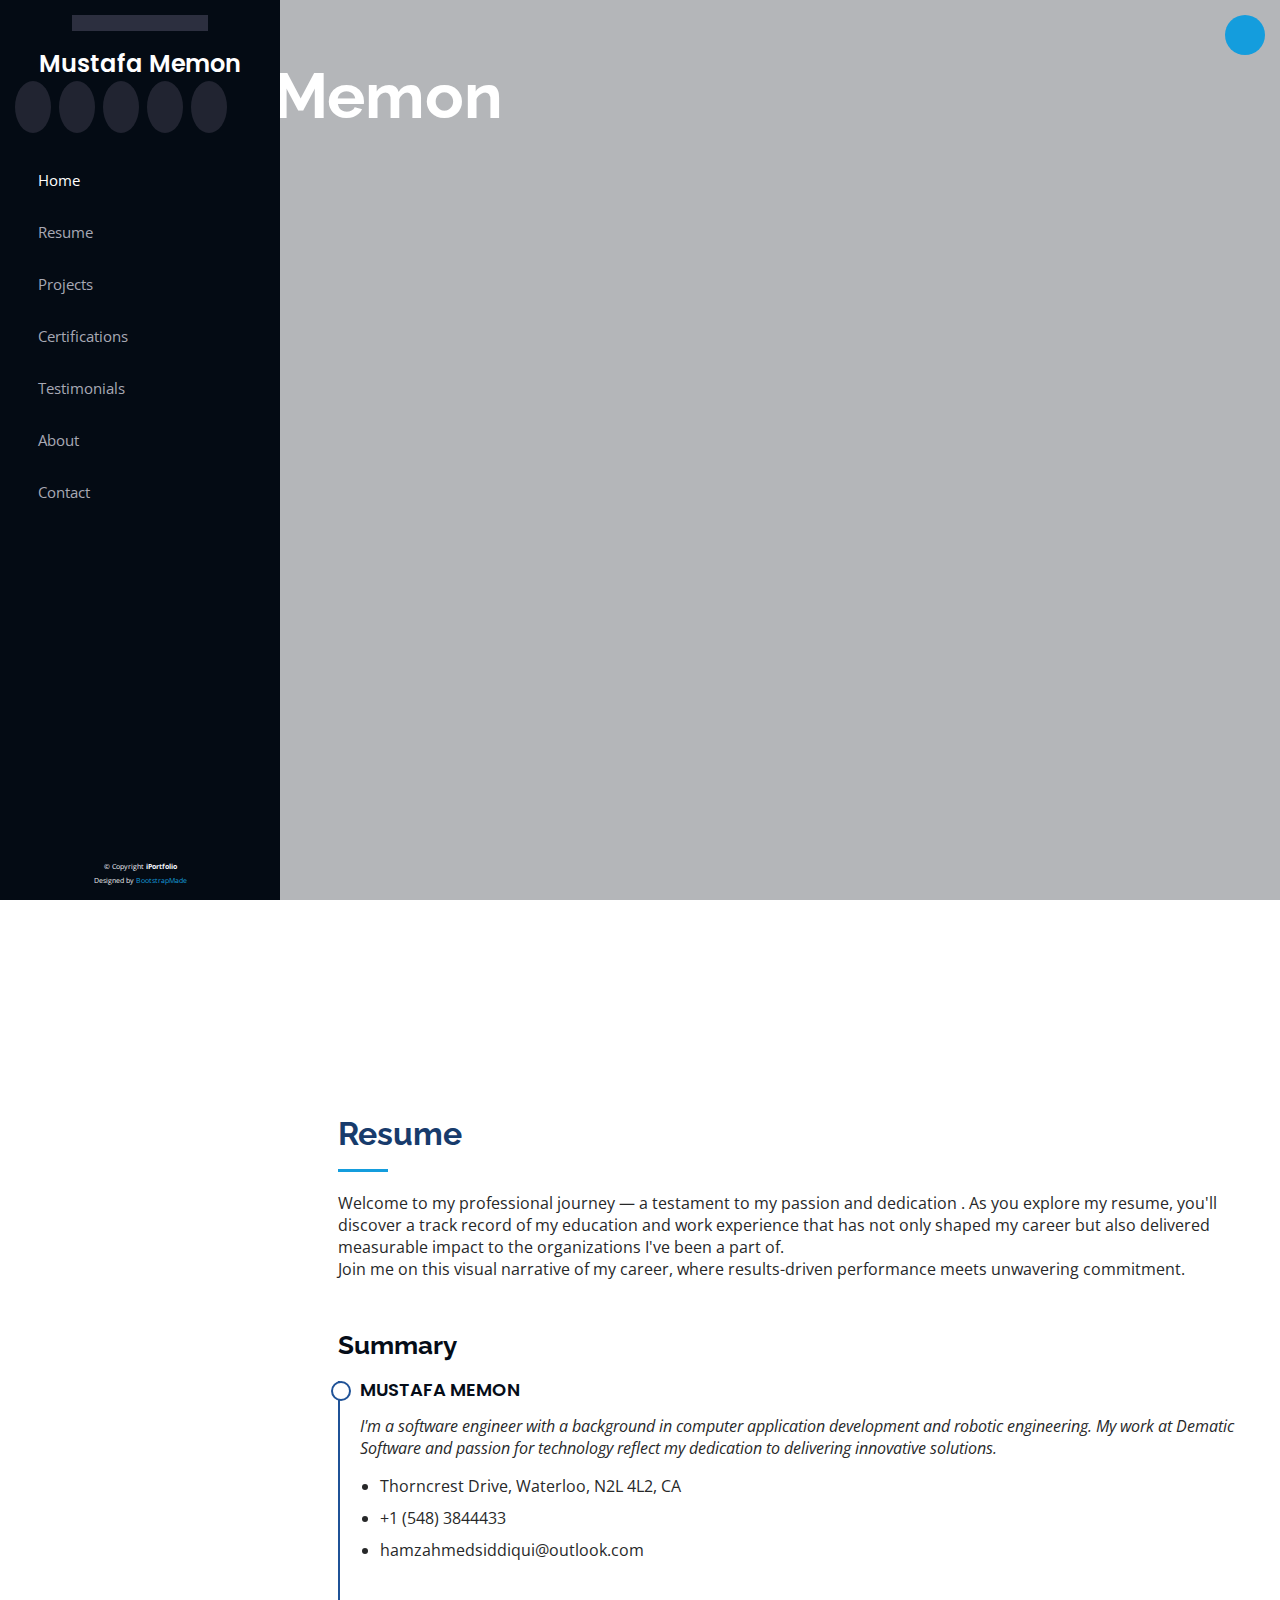
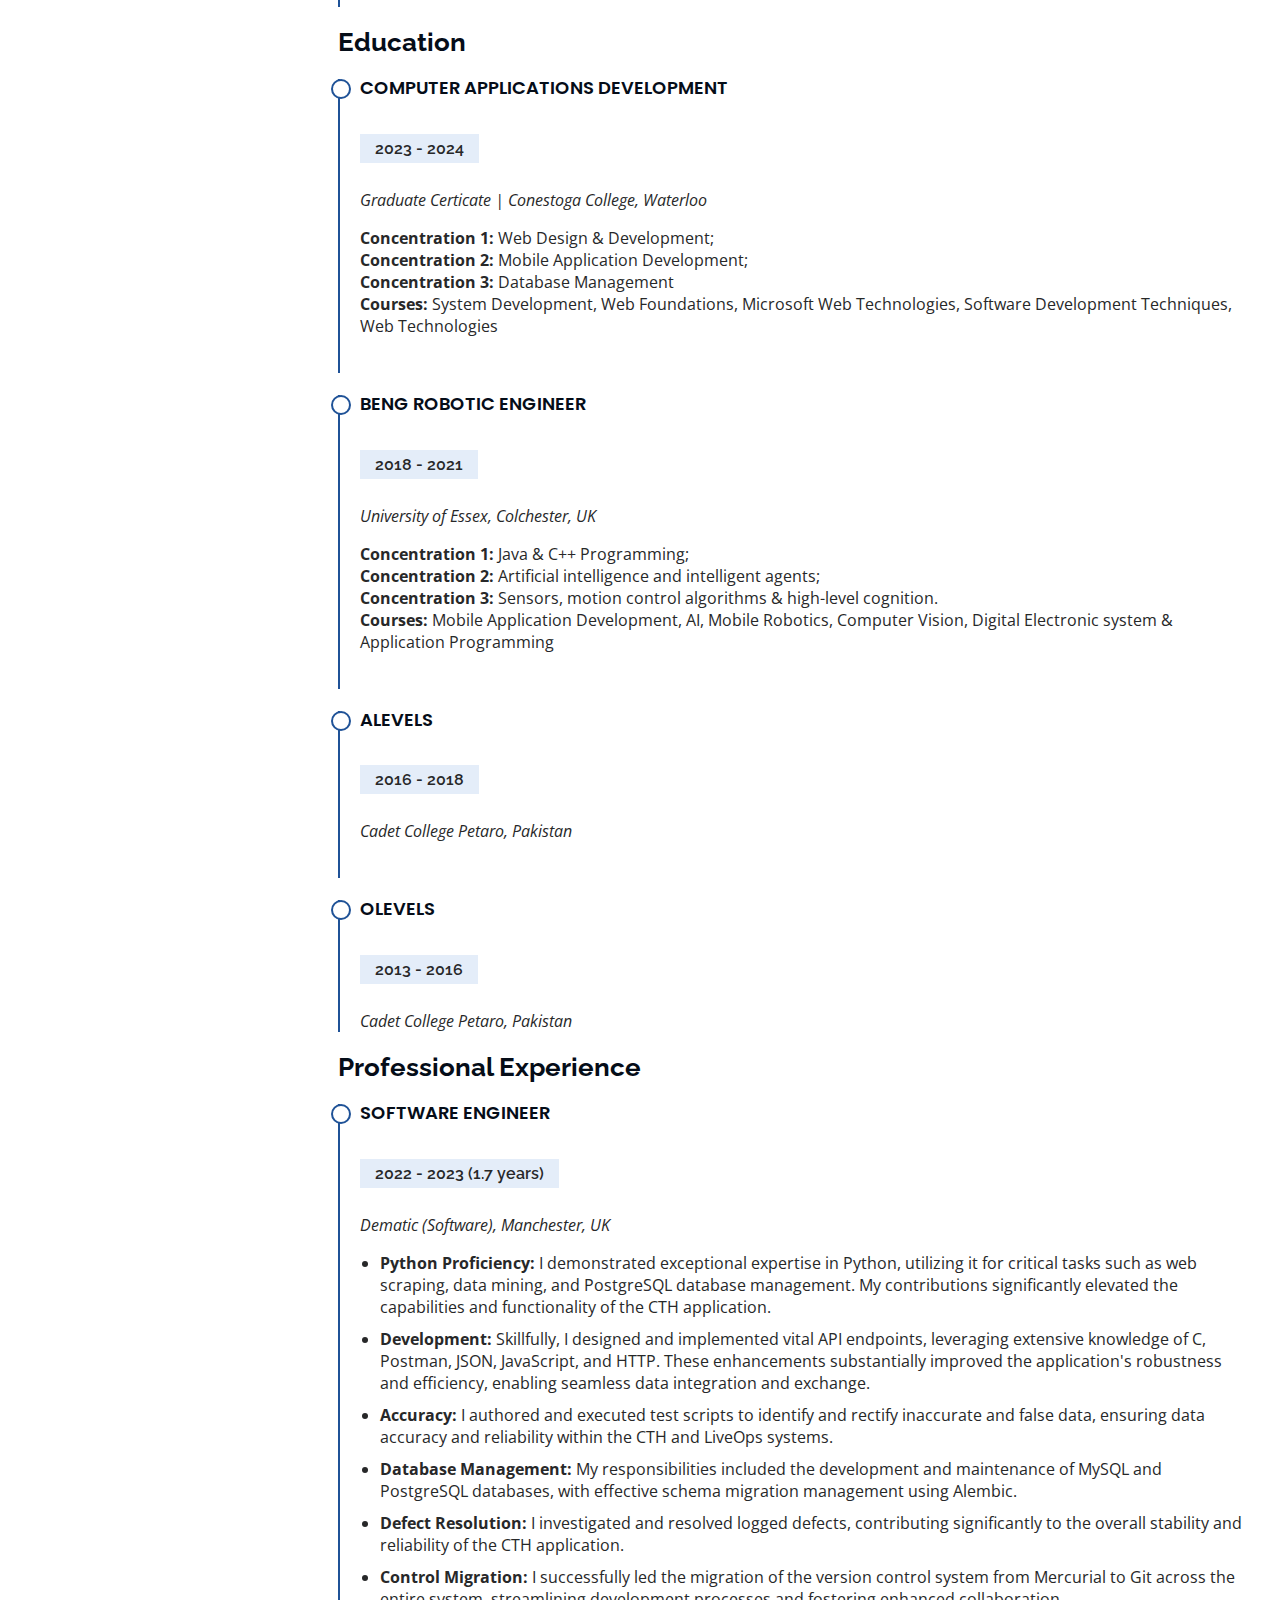
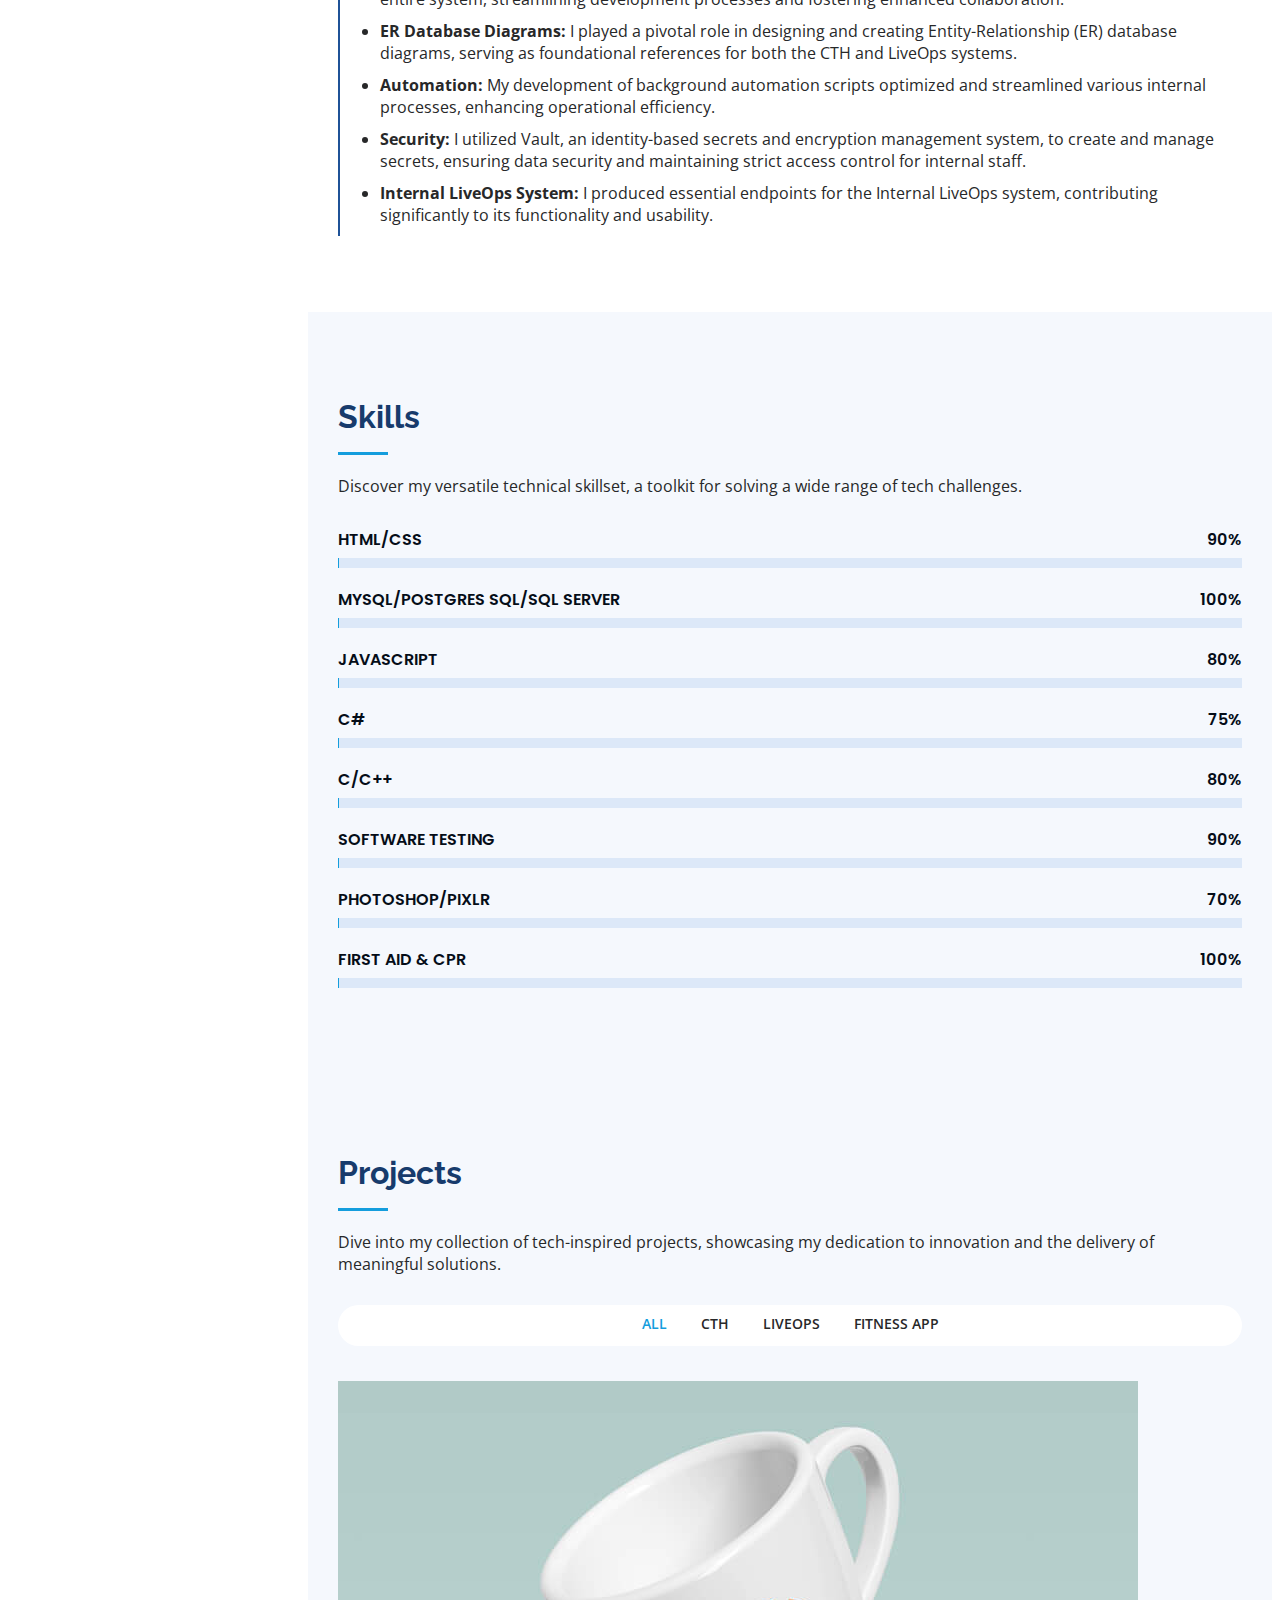
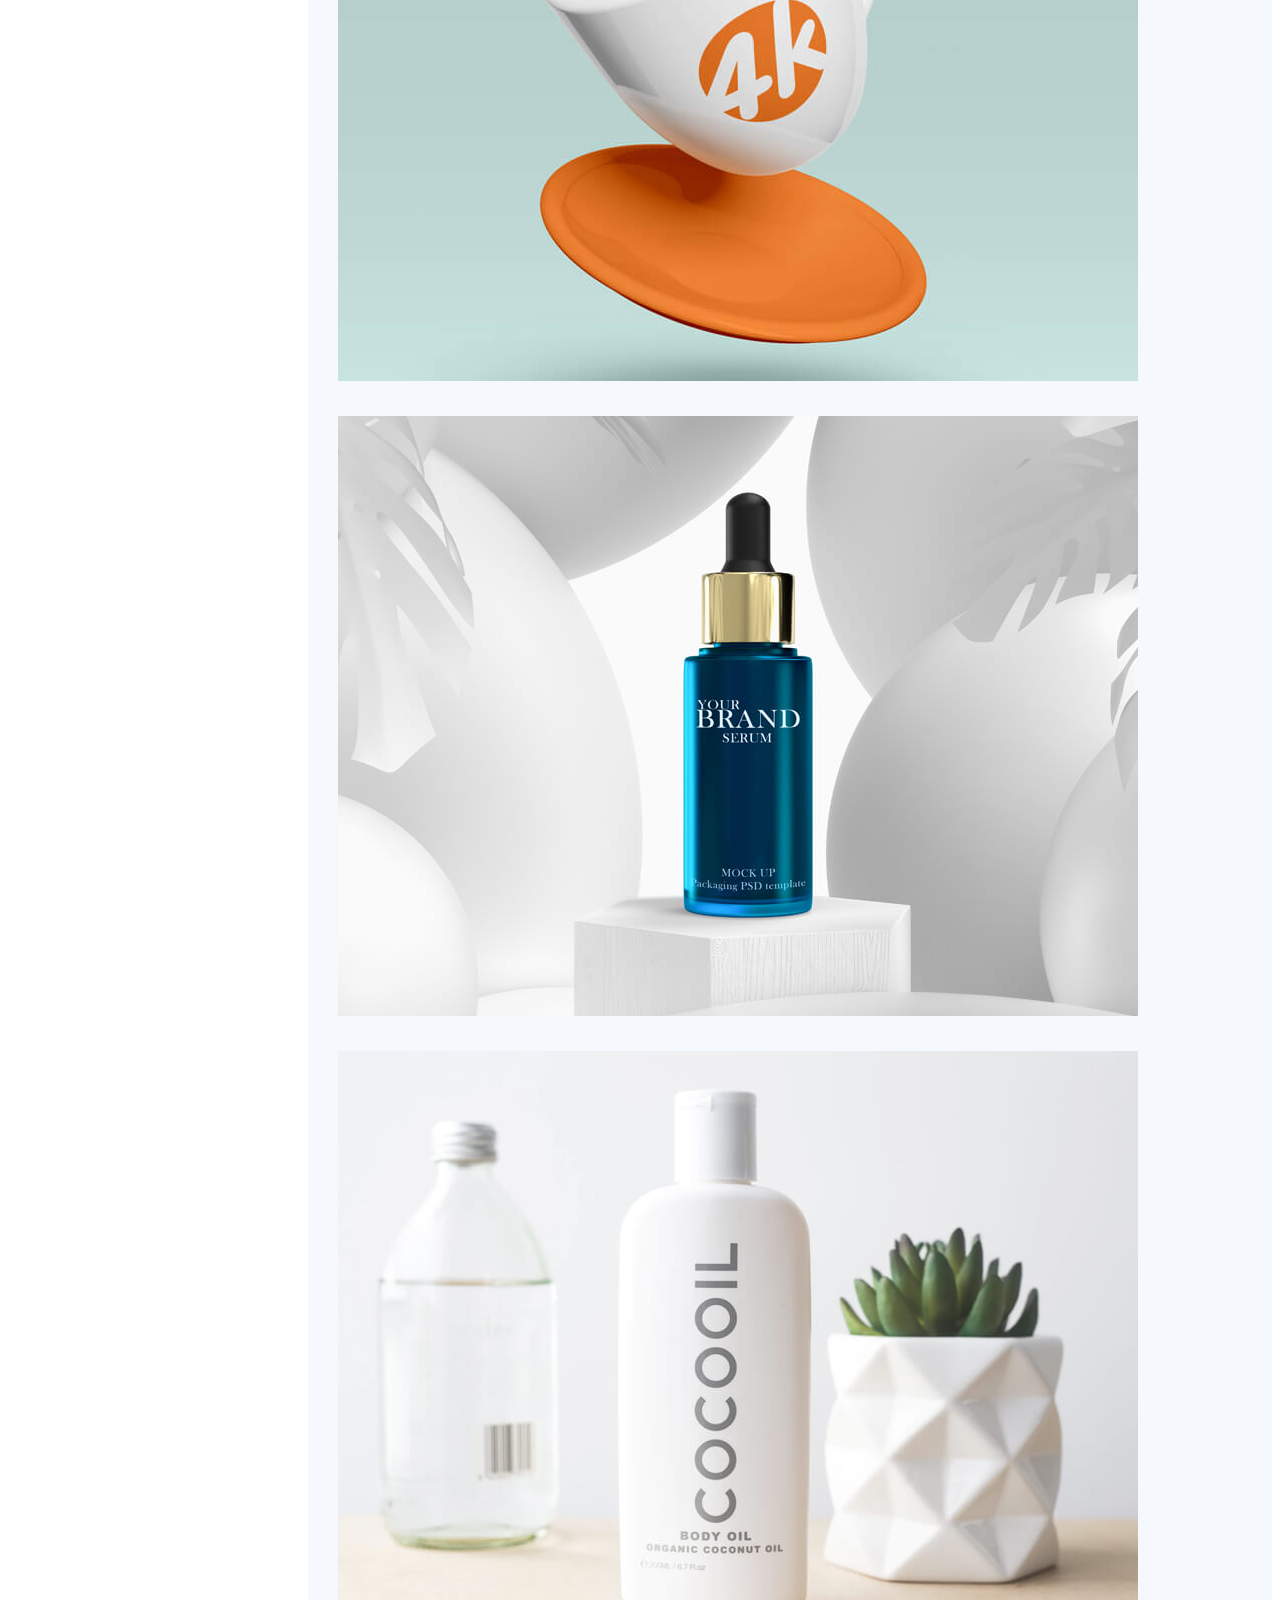
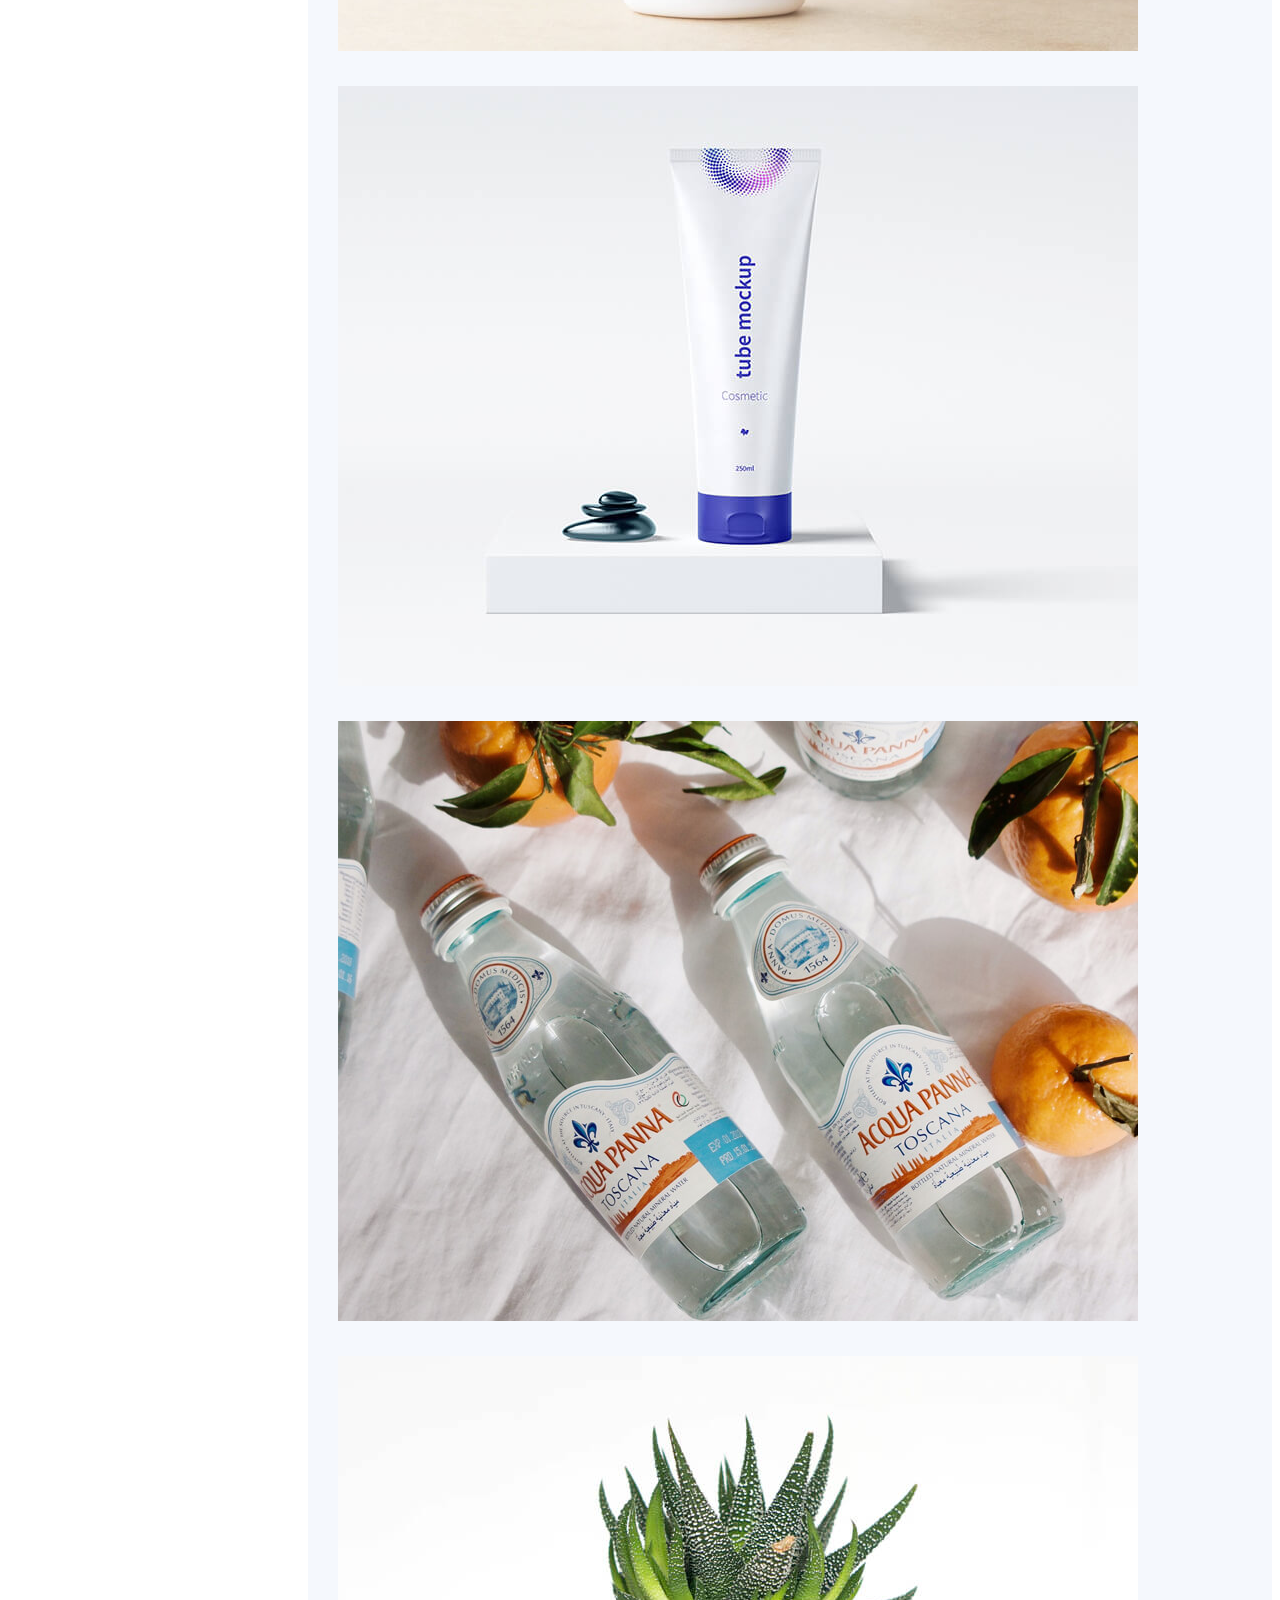
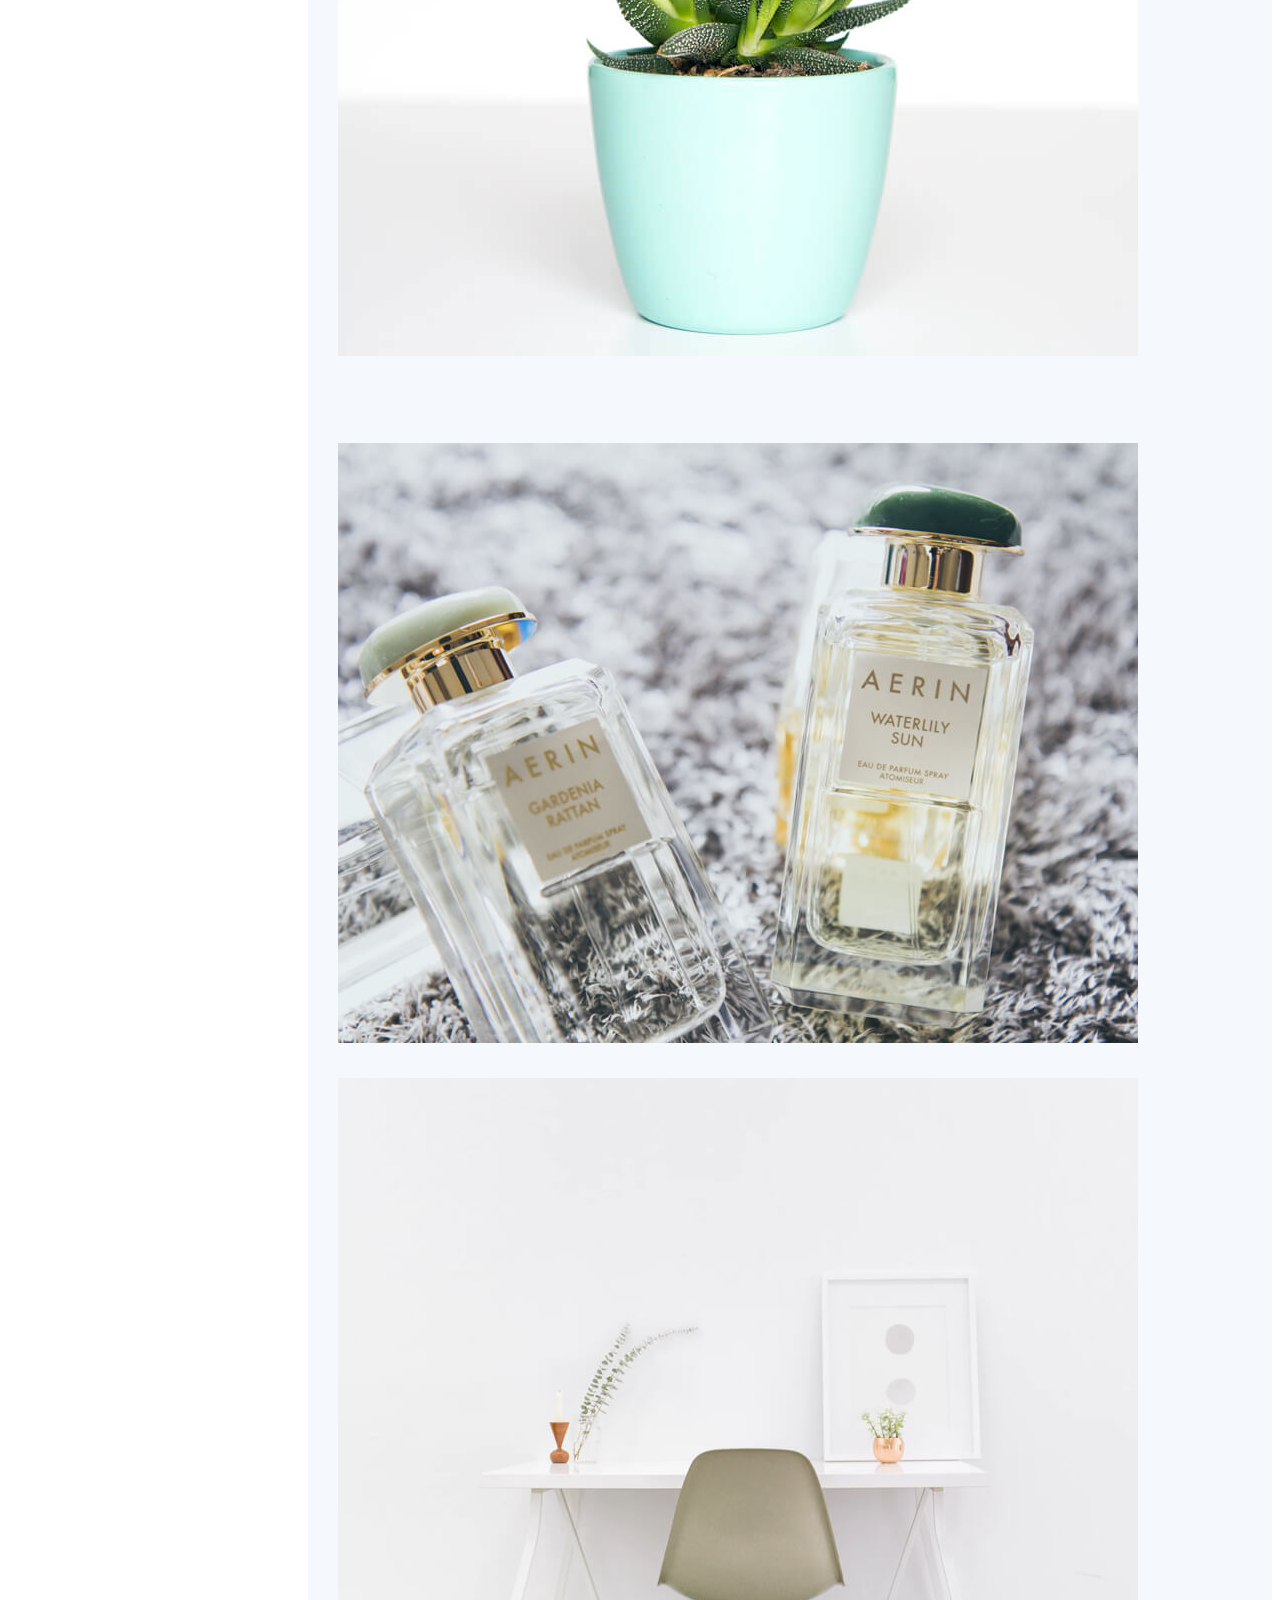
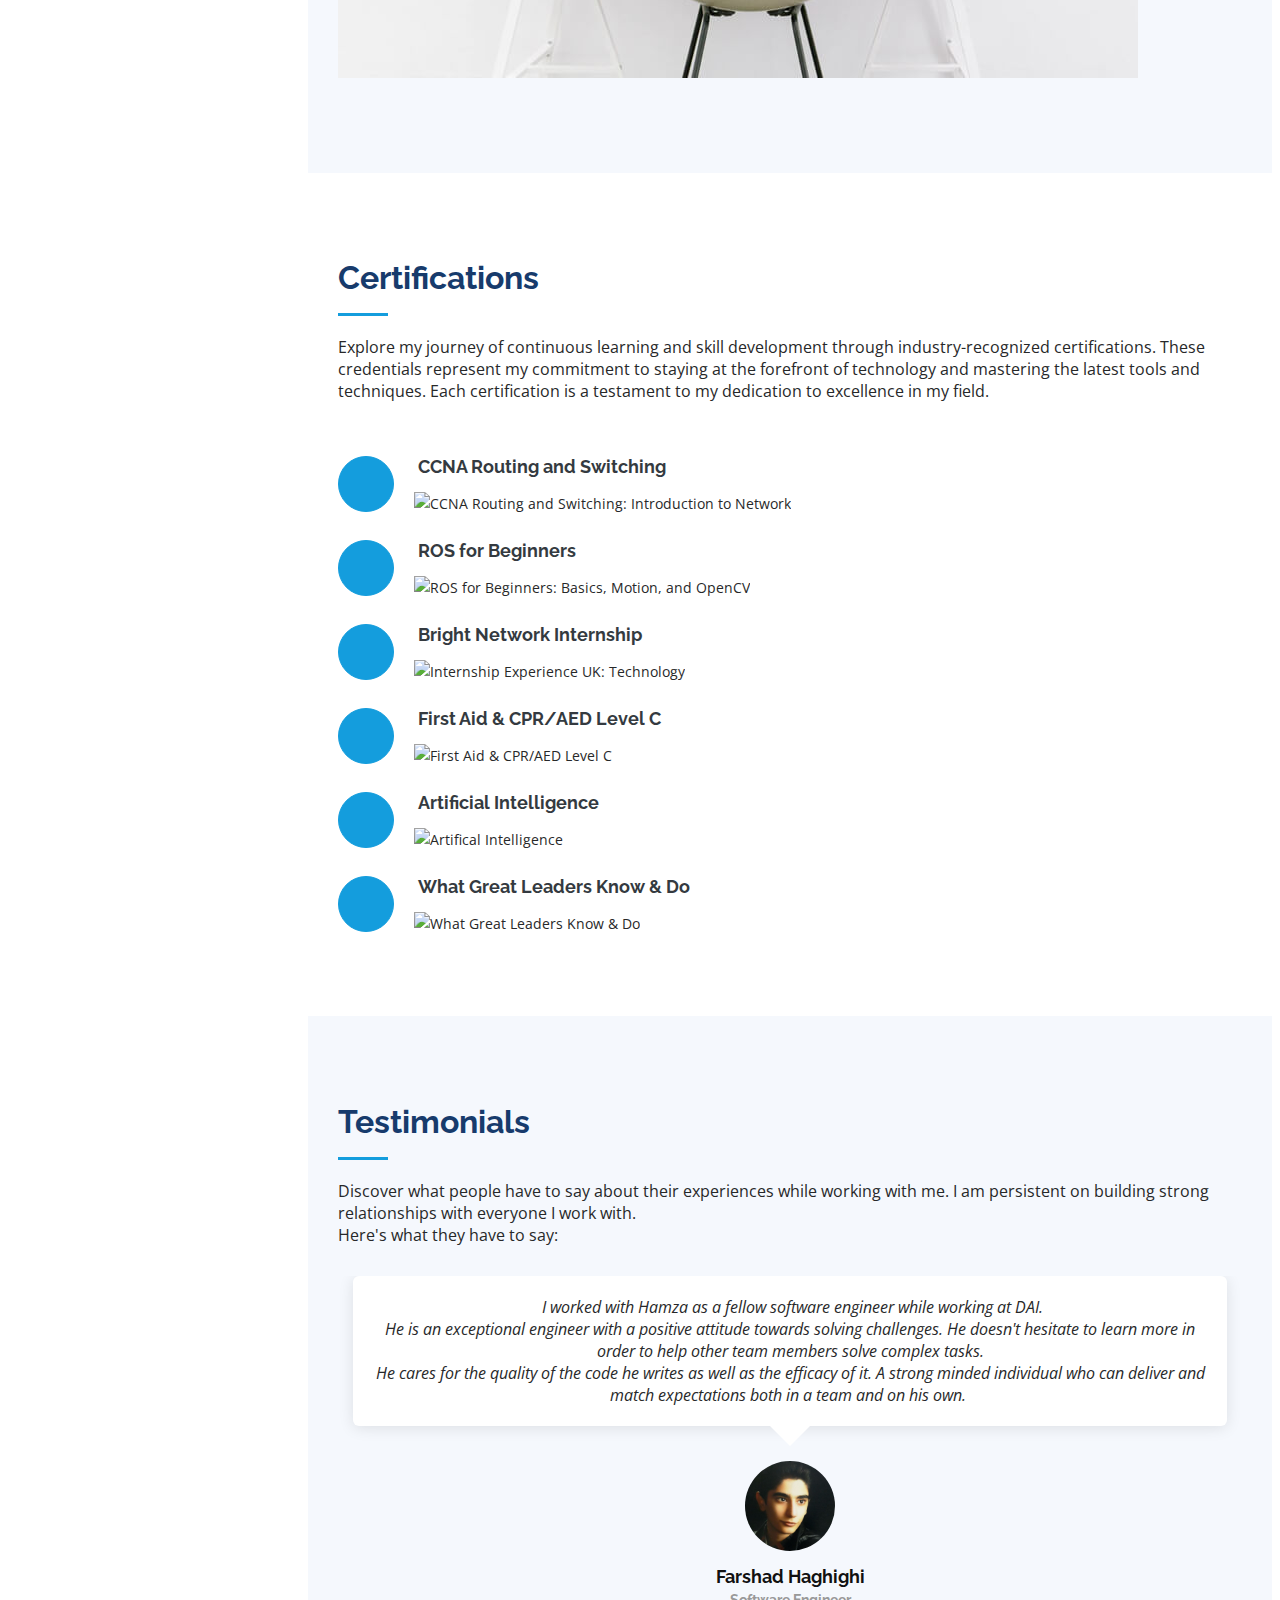
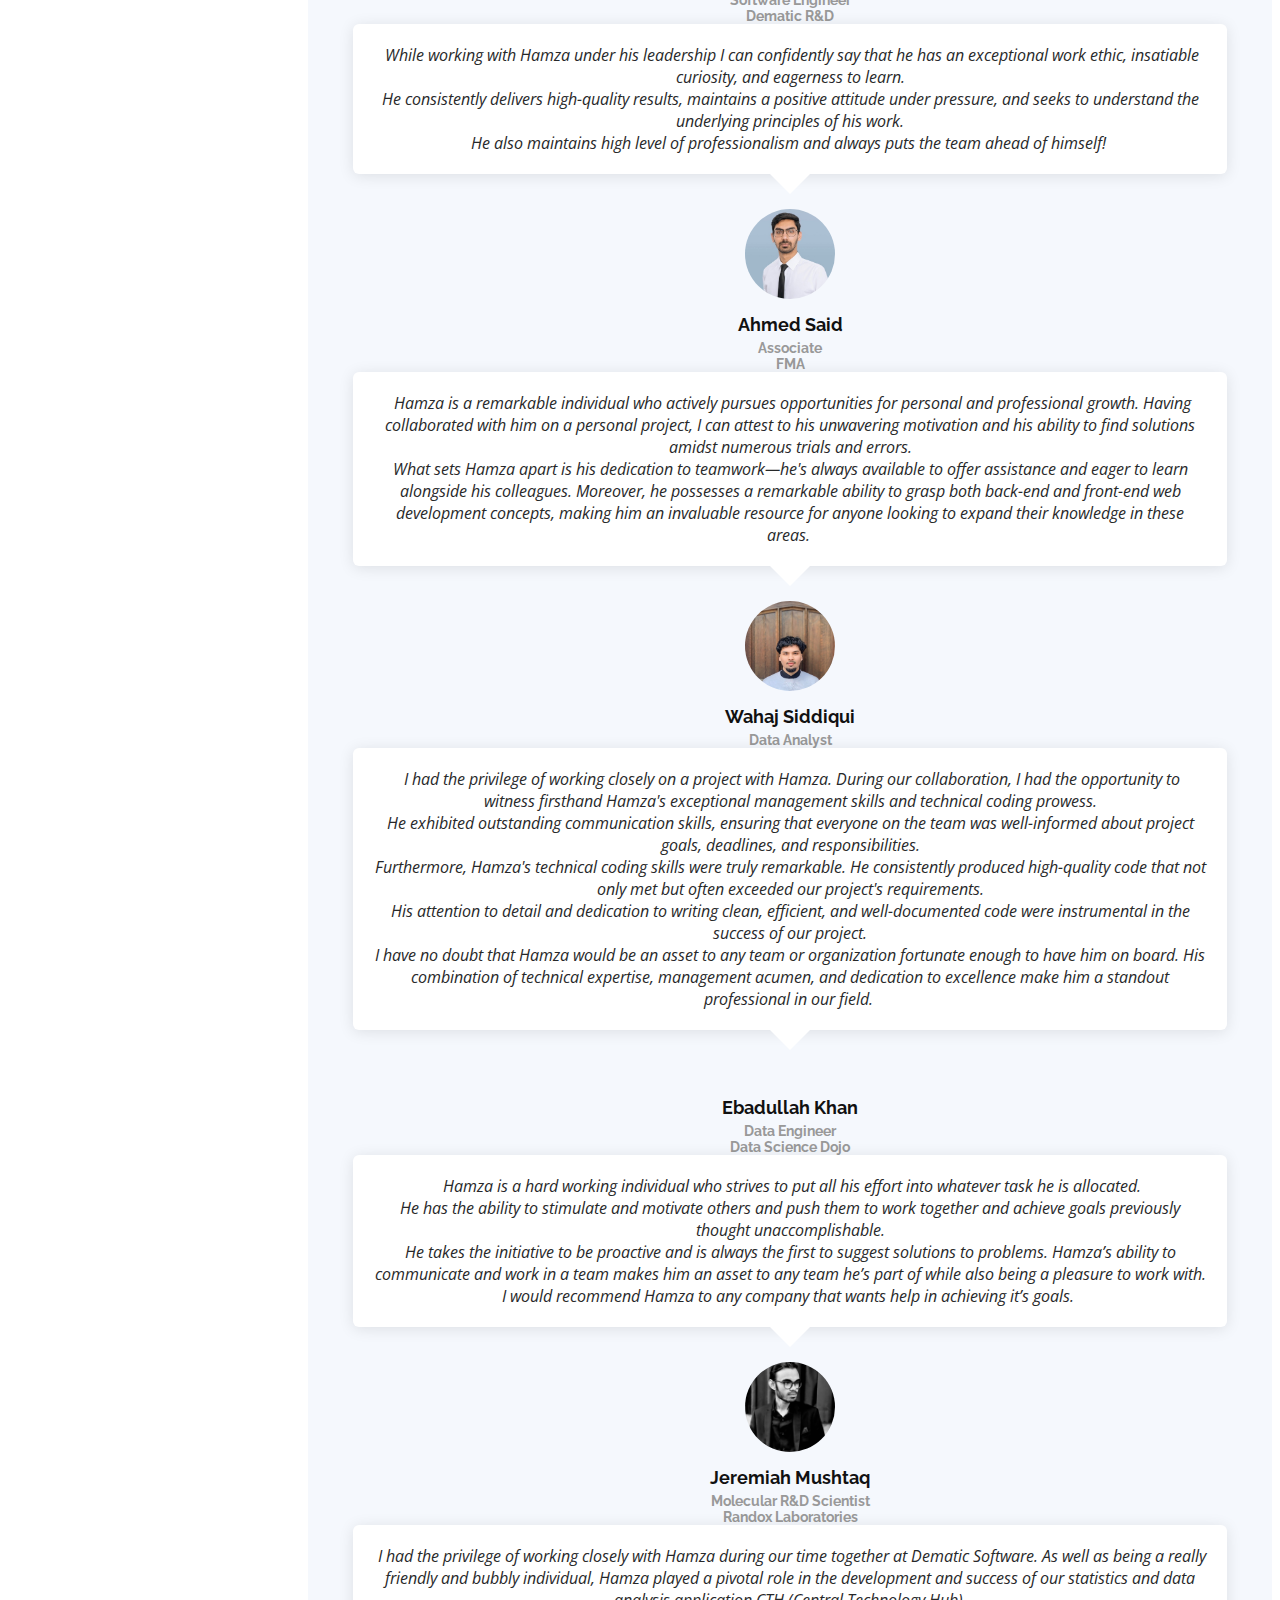
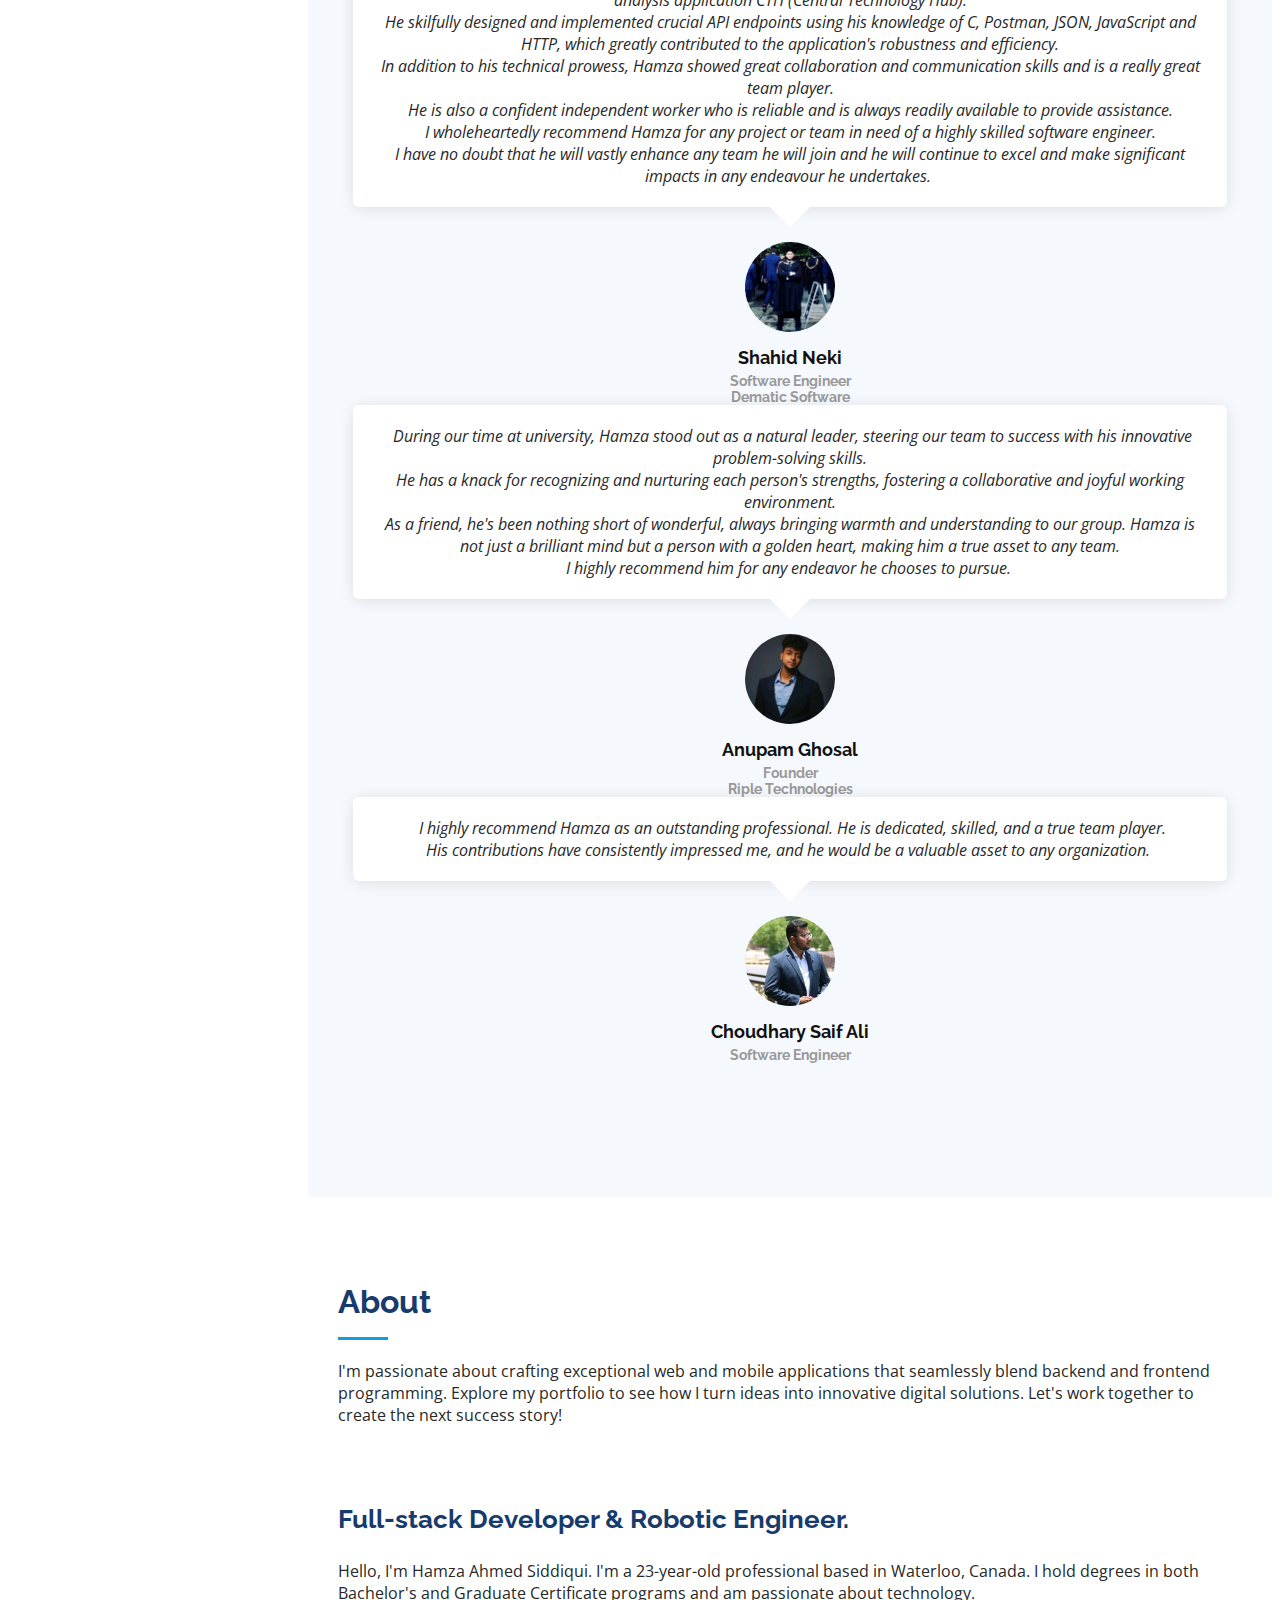
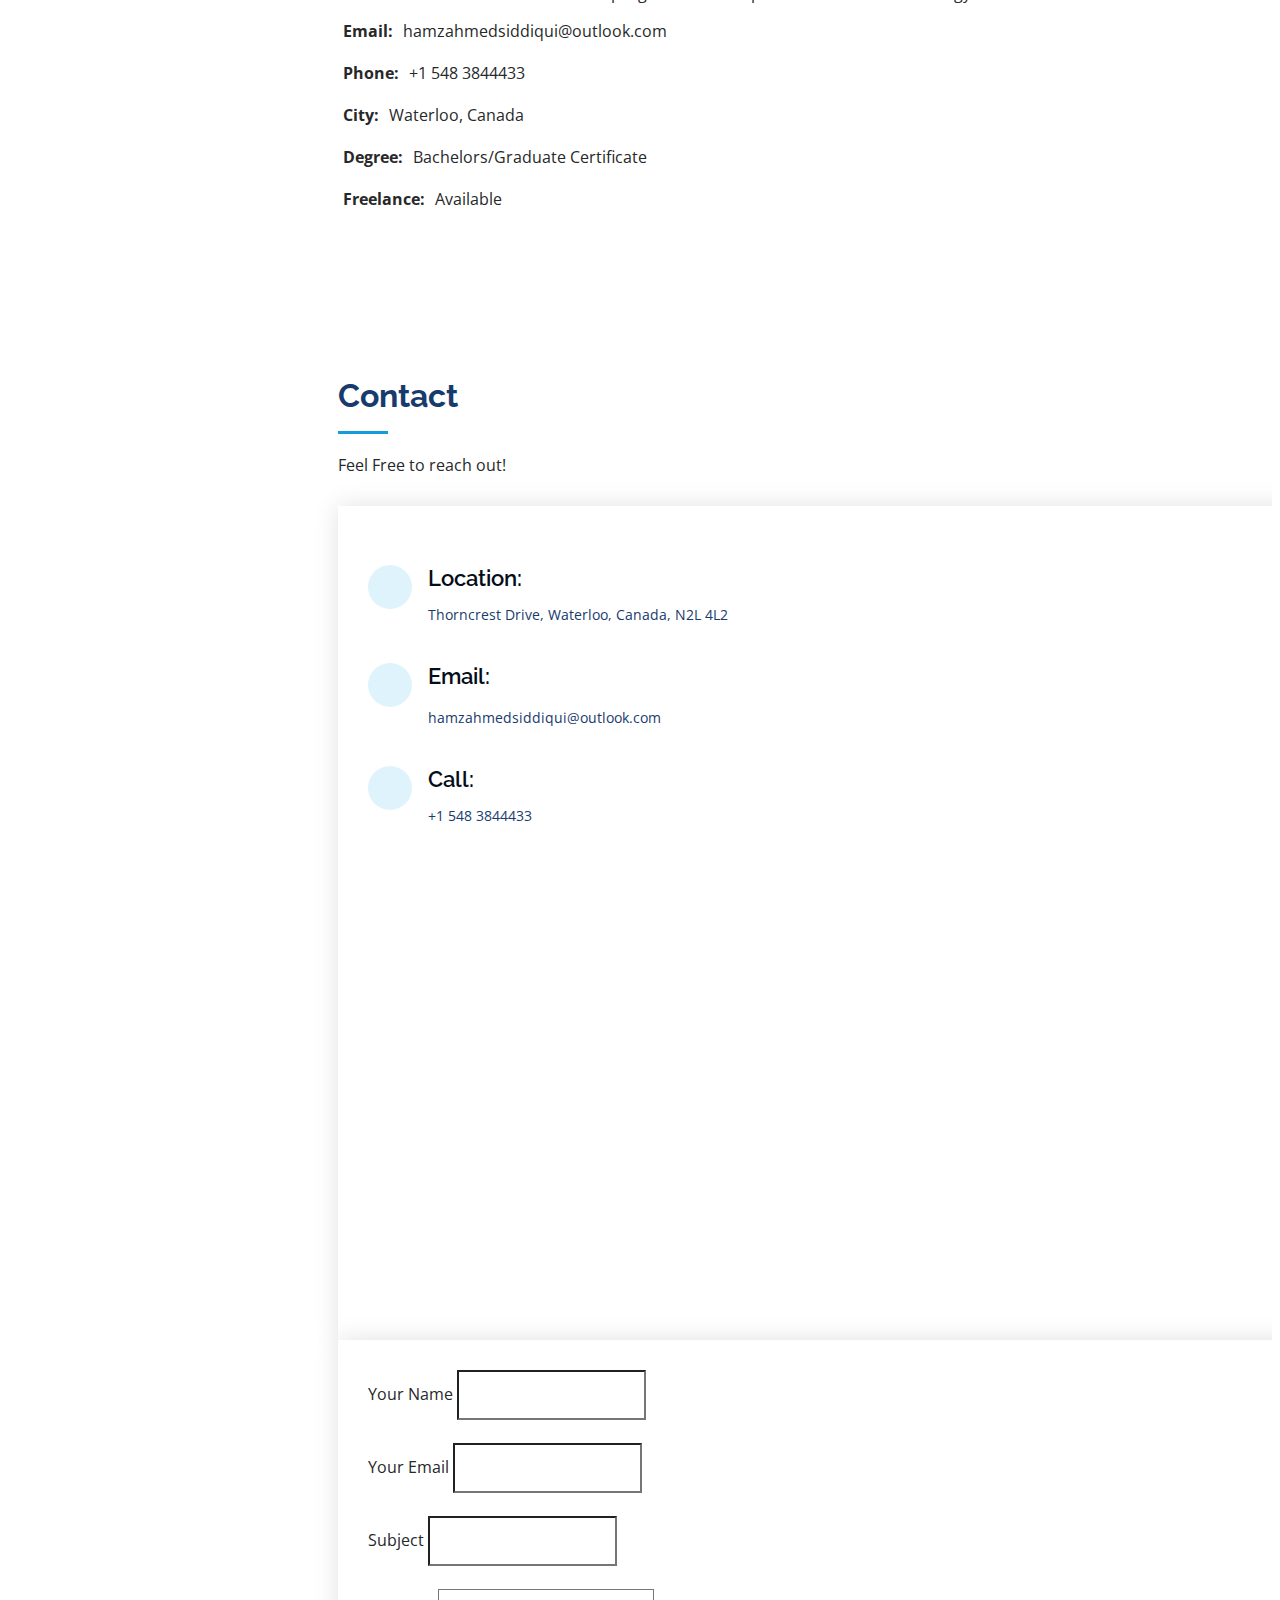
==== commit fd425c1e: "inital" ====
--- a/index.html
+++ b/index.html
@@ -4,7 +4,7 @@
 <head>
    <meta charset="utf-8">
    <meta content="width=device-width, initial-scale=1.0" name="viewport">
-   <title>Hamza Siddiqui</title>
+   <title>Mustafa Memon</title>
    <meta content="" name="description">
    <meta content="" name="keywords">
    <!-- Favicons -->
@@ -36,7 +36,7 @@
       <div class="d-flex flex-column">
          <div class="profile">
             <img src="assets/img/profile-pic.jpg" alt="" class="img-fluid rounded-circle">
-            <h1 class="text-light"><a href="index.html">Hamza Siddiqui</a></h1>
+            <h1 class="text-light"><a href="index.html">Mustafa Memon</a></h1>
             <div class="social-links mt-3 text-center">
                <a href="https://github.com/HamzaSid020" class="github" target="_blank"><i class="bx bxl-github">
                   </i></a>
@@ -74,7 +74,7 @@
    <!-- ======= Hero Section ======= -->
    <section id="hero" class="d-flex flex-column justify-content-center align-items-center">
       <div class="hero-container" data-aos="fade-in">
-         <h1>Hamza Siddiqui</h1>
+         <h1>Mustafa Memon</h1>
          <p>I'm a <span class="typed"
                data-typed-items="Full-stack Developer, Robotic Engineer, Software Engineer, Freelancer"></span></p>
       </div>
@@ -103,7 +103,7 @@
                <div class="col-lg-6" data-aos="fade-up">
                   <h3 class="resume-title">Summary</h3>
                   <div class="resume-item pb-0">
-                     <h4>Hamza Siddiqui</h4>
+                     <h4>Mustafa Memon</h4>
                      <p><em>I'm a software engineer with a background in computer application development and robotic
                            engineering. My work at Dematic Software and passion for technology reflect my dedication to
                            delivering innovative solutions.</em></p>
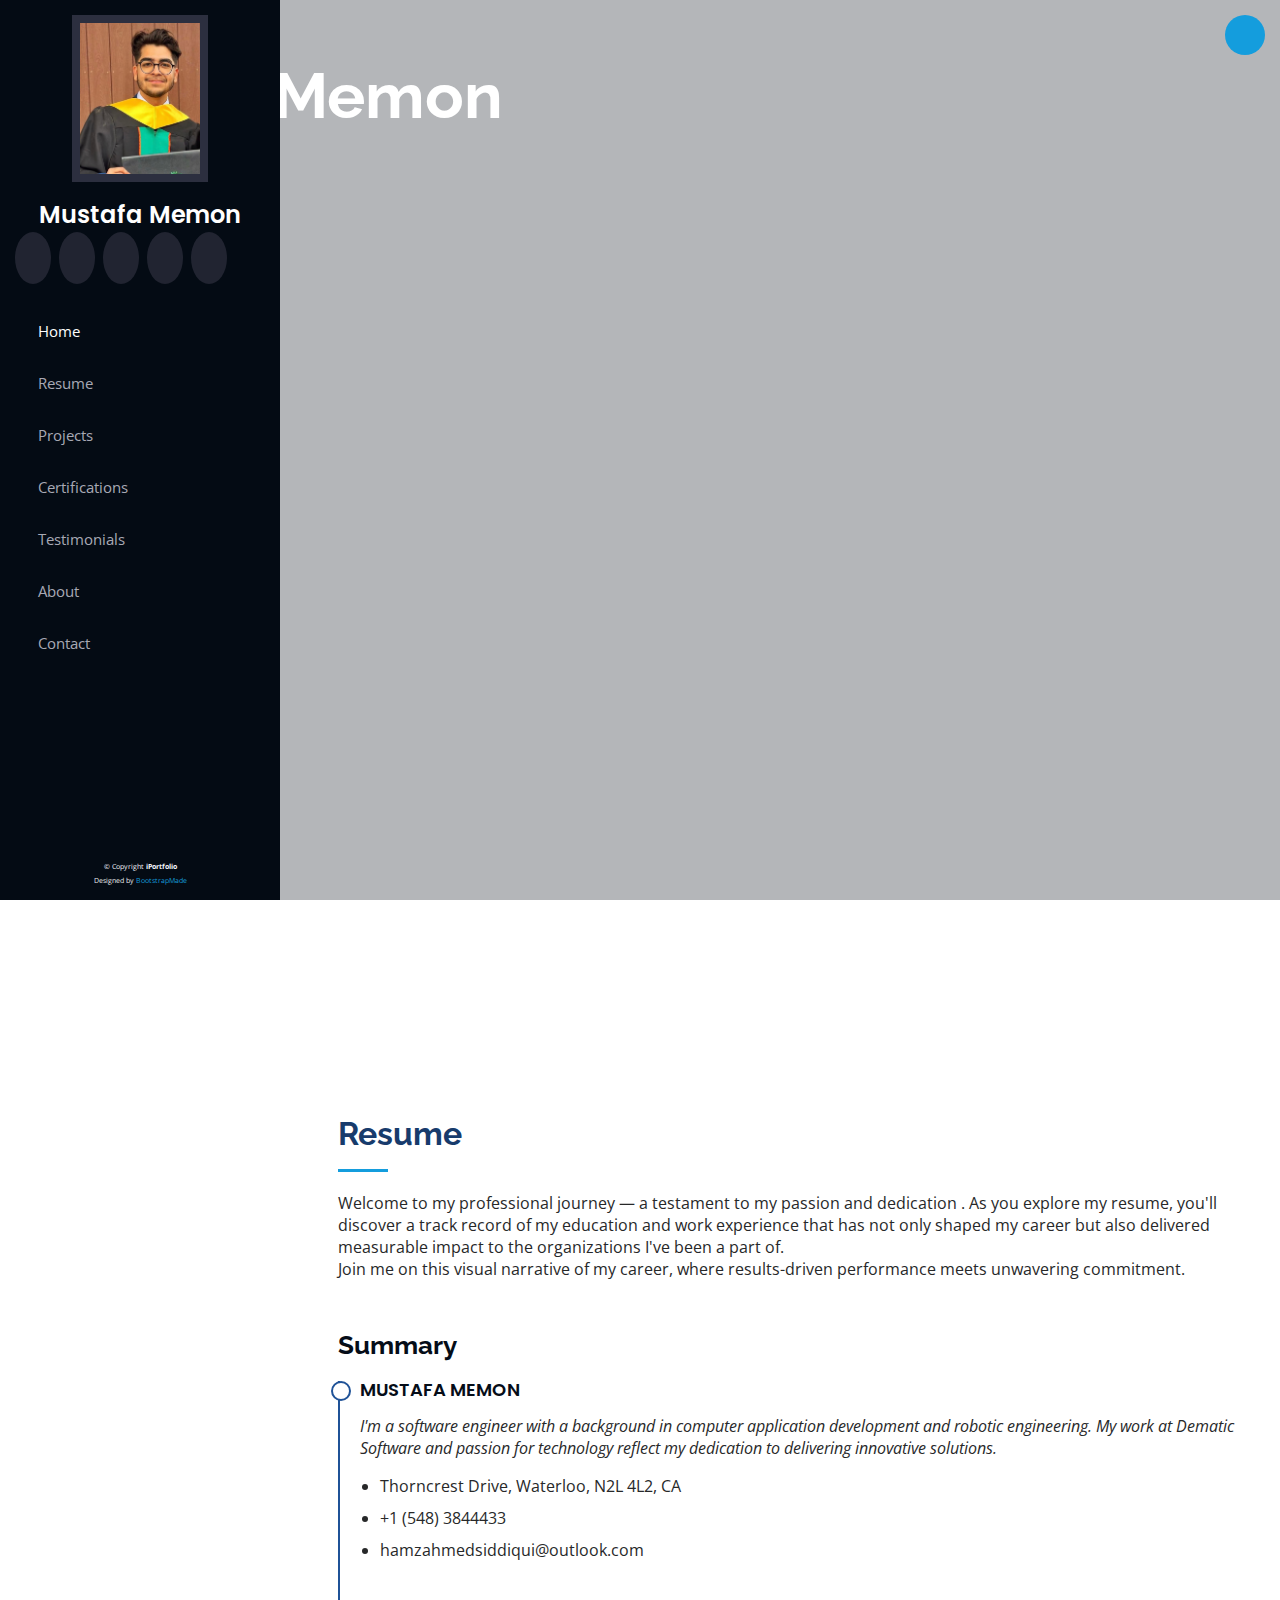
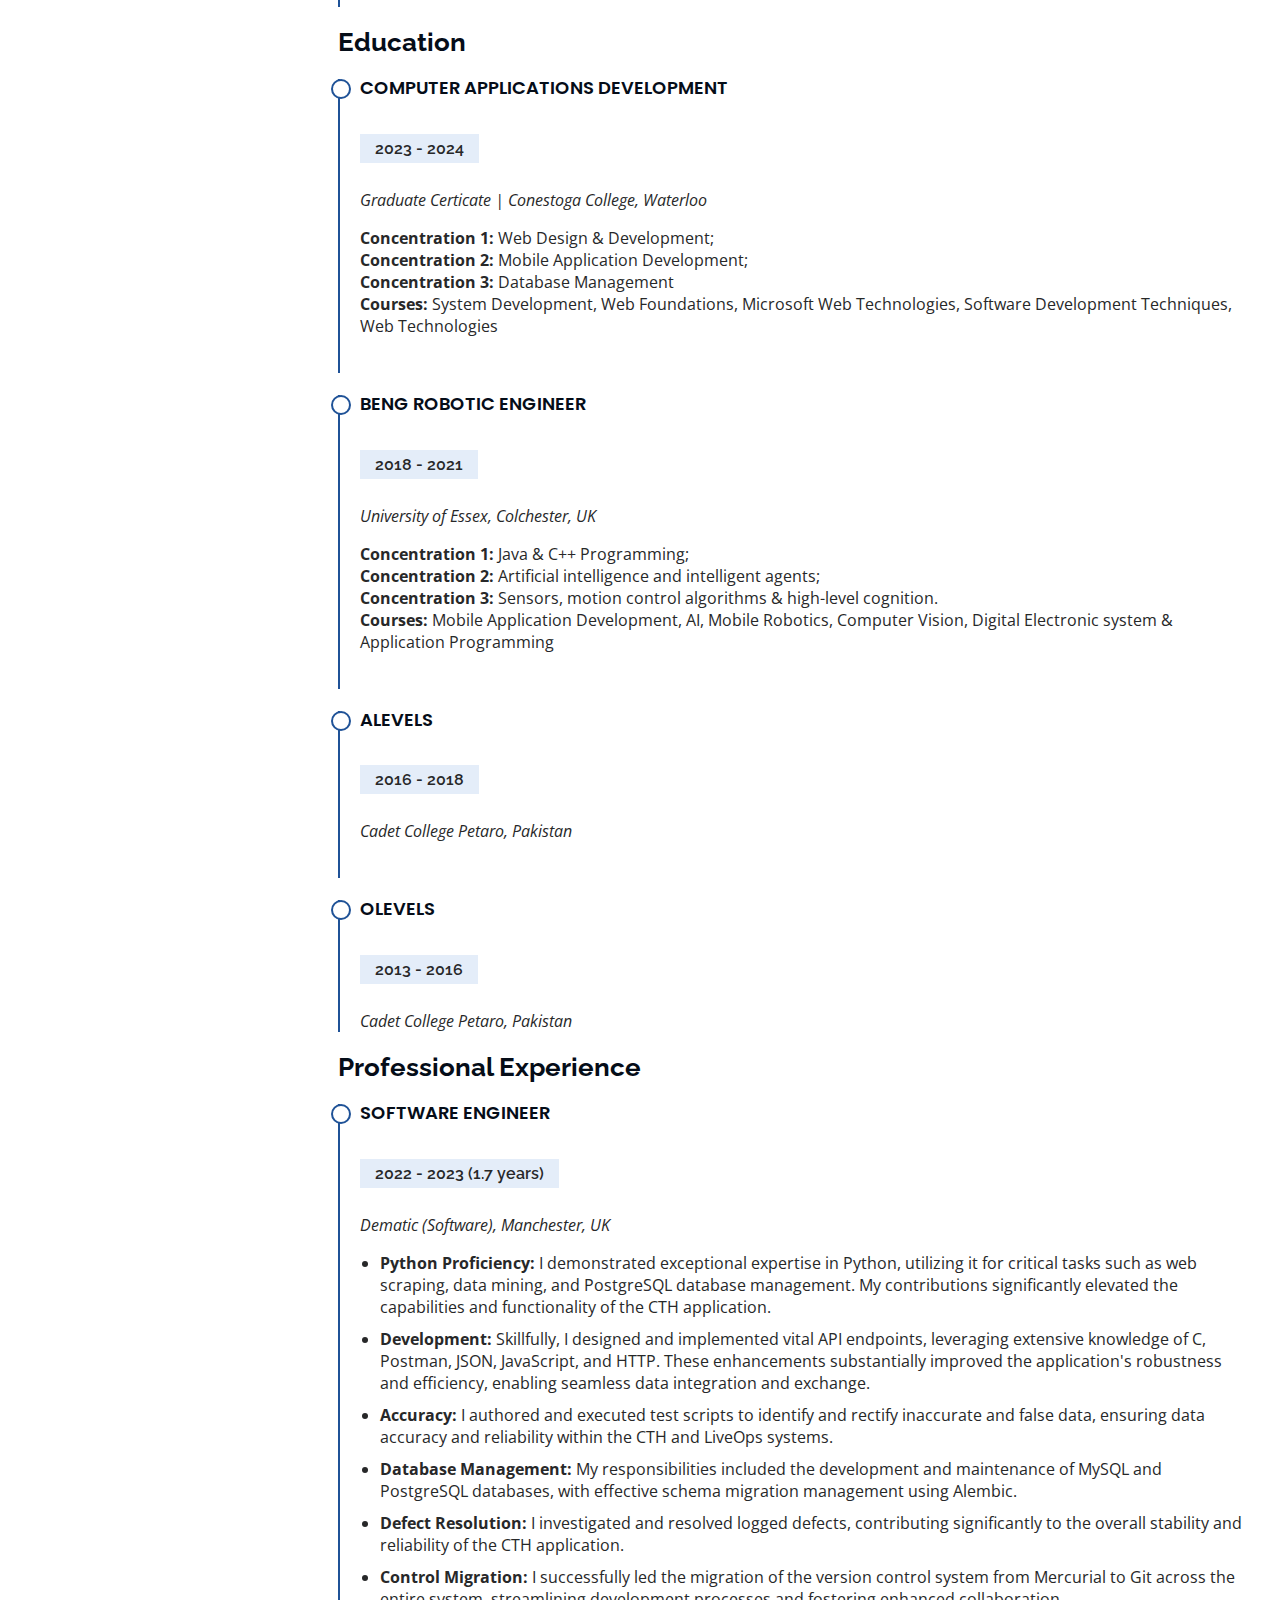
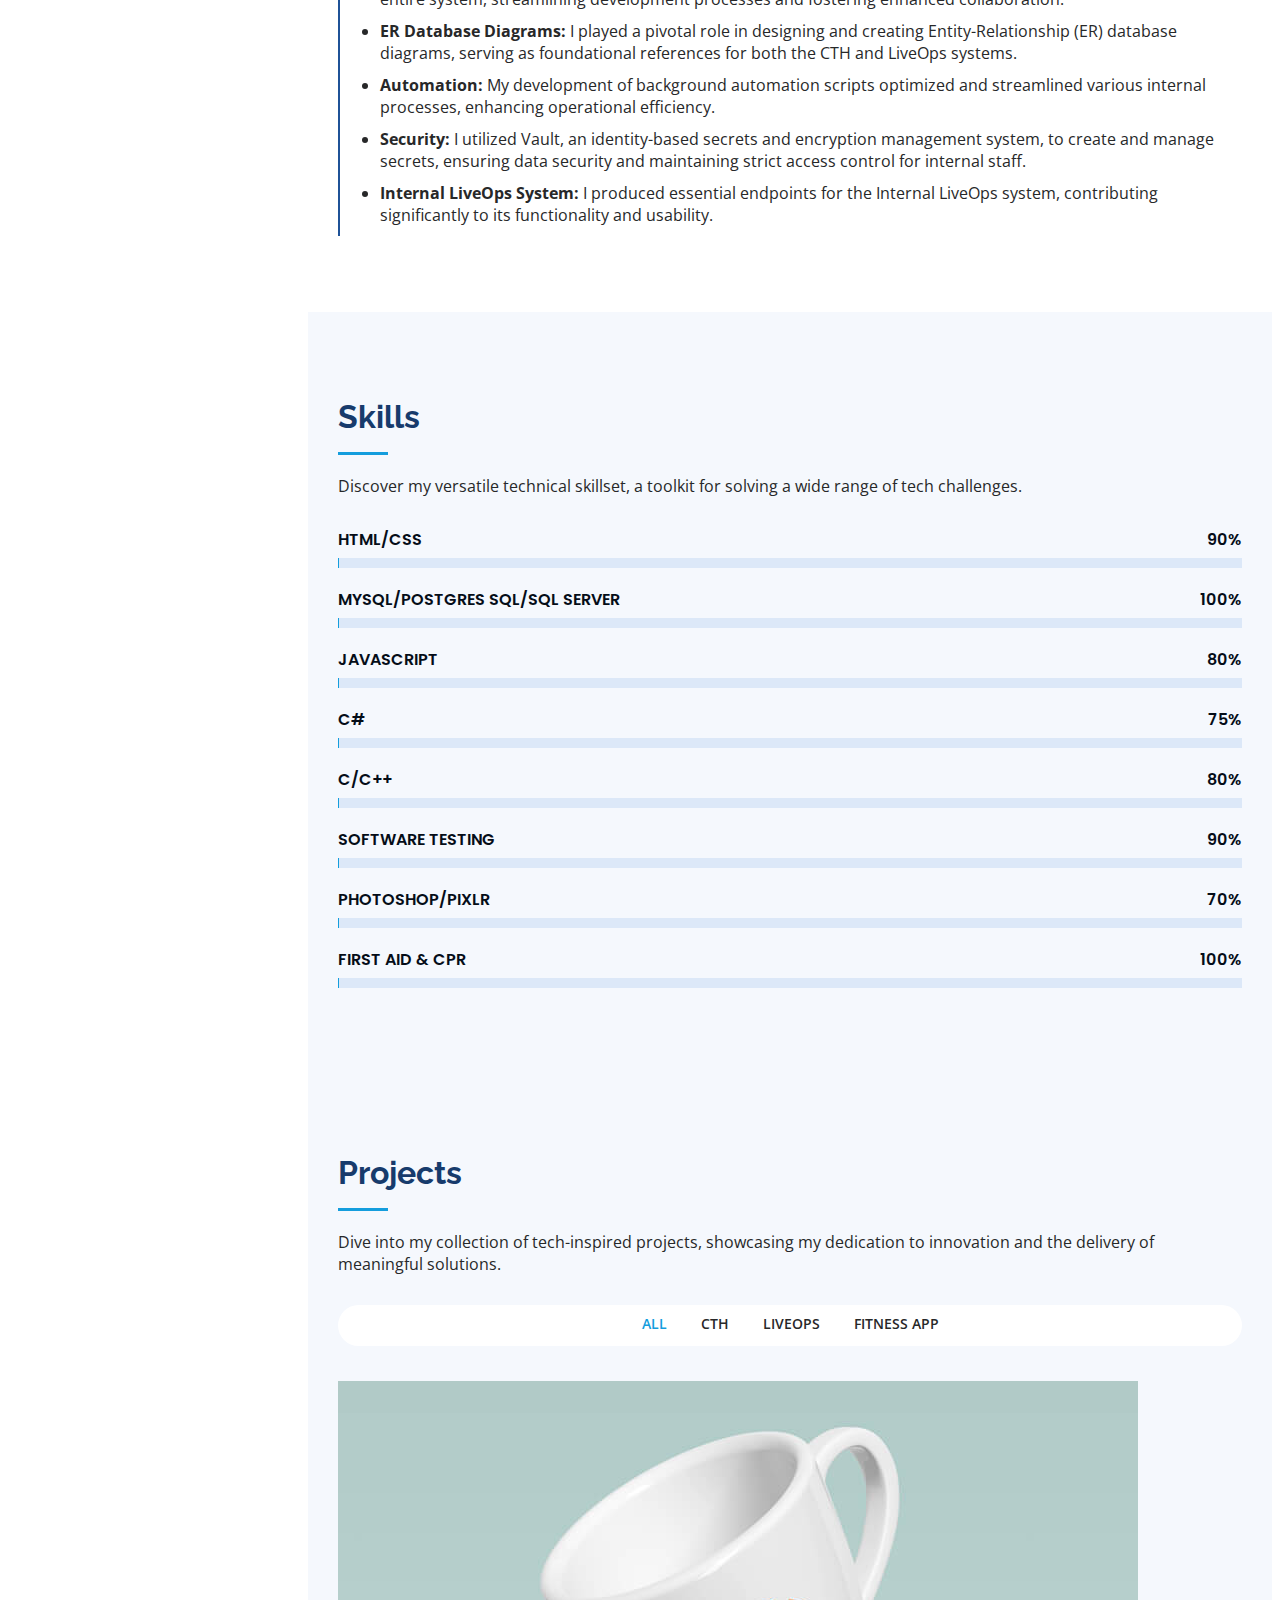
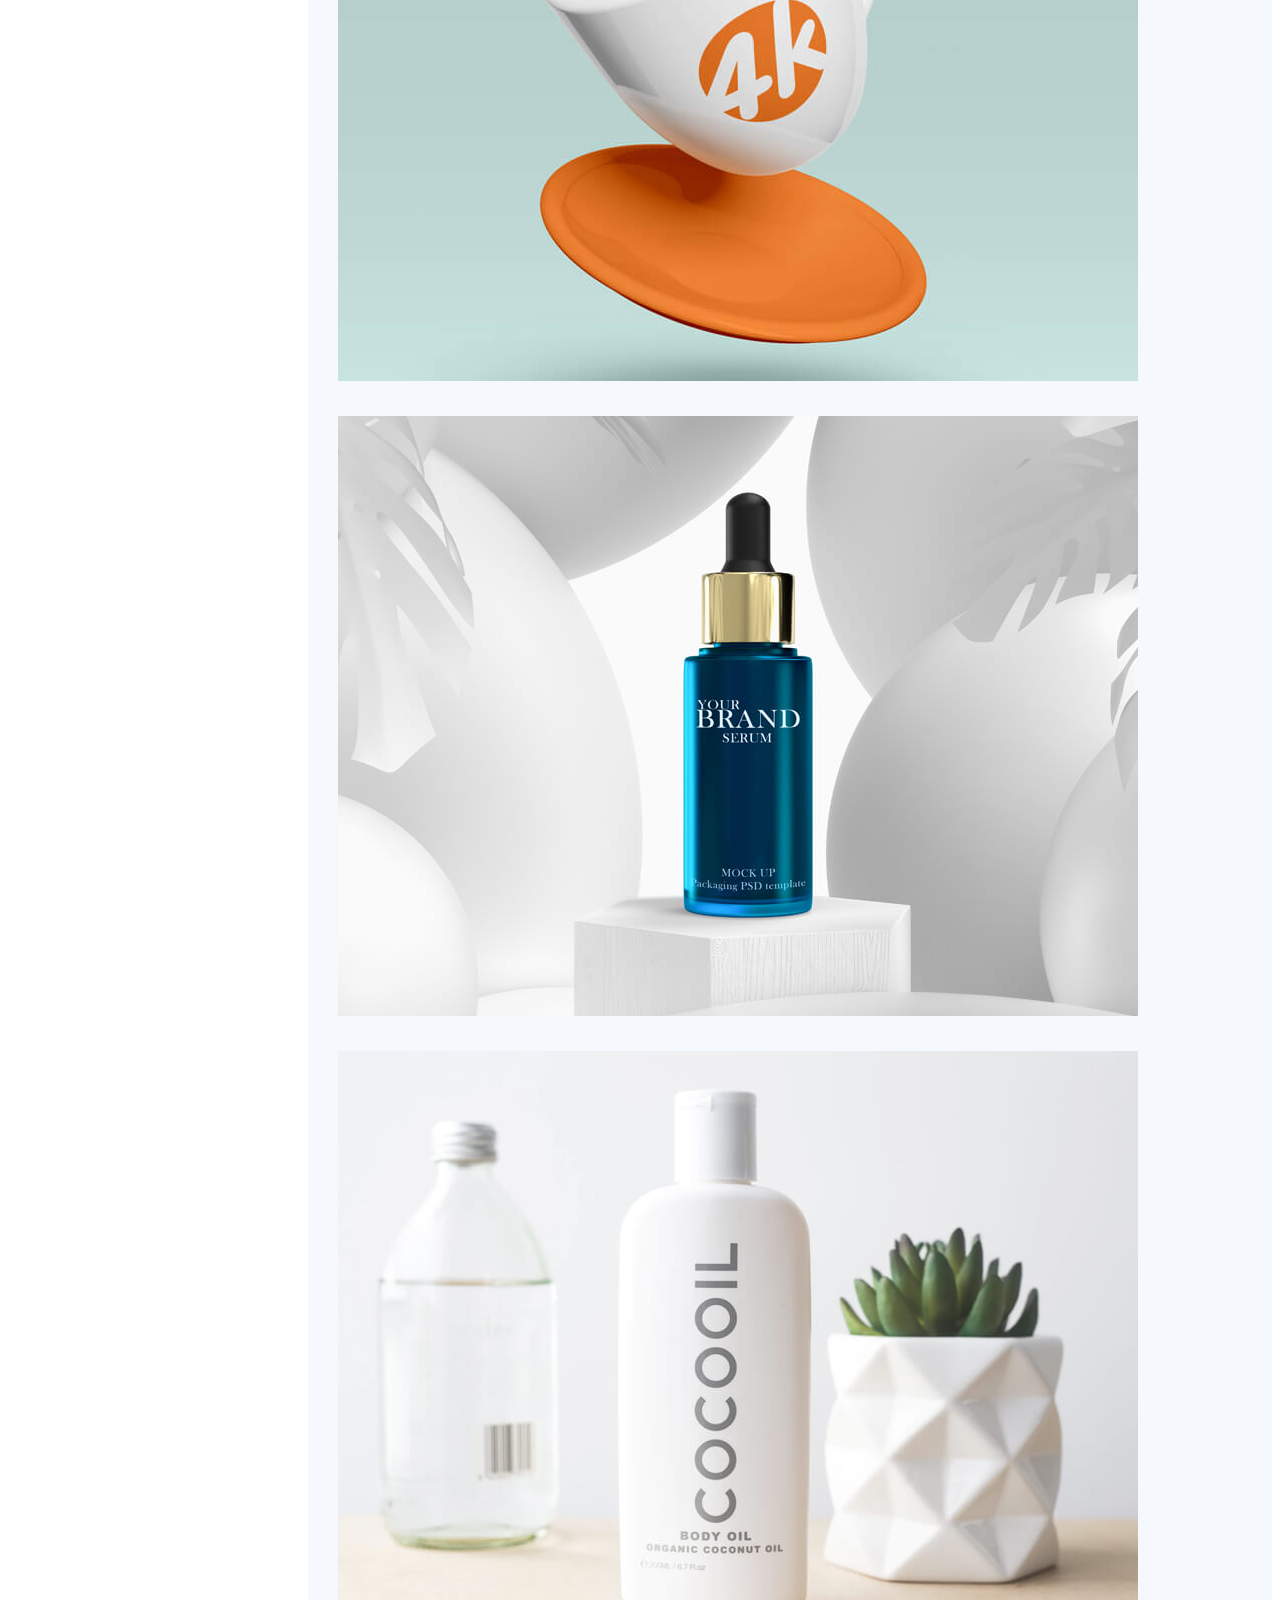
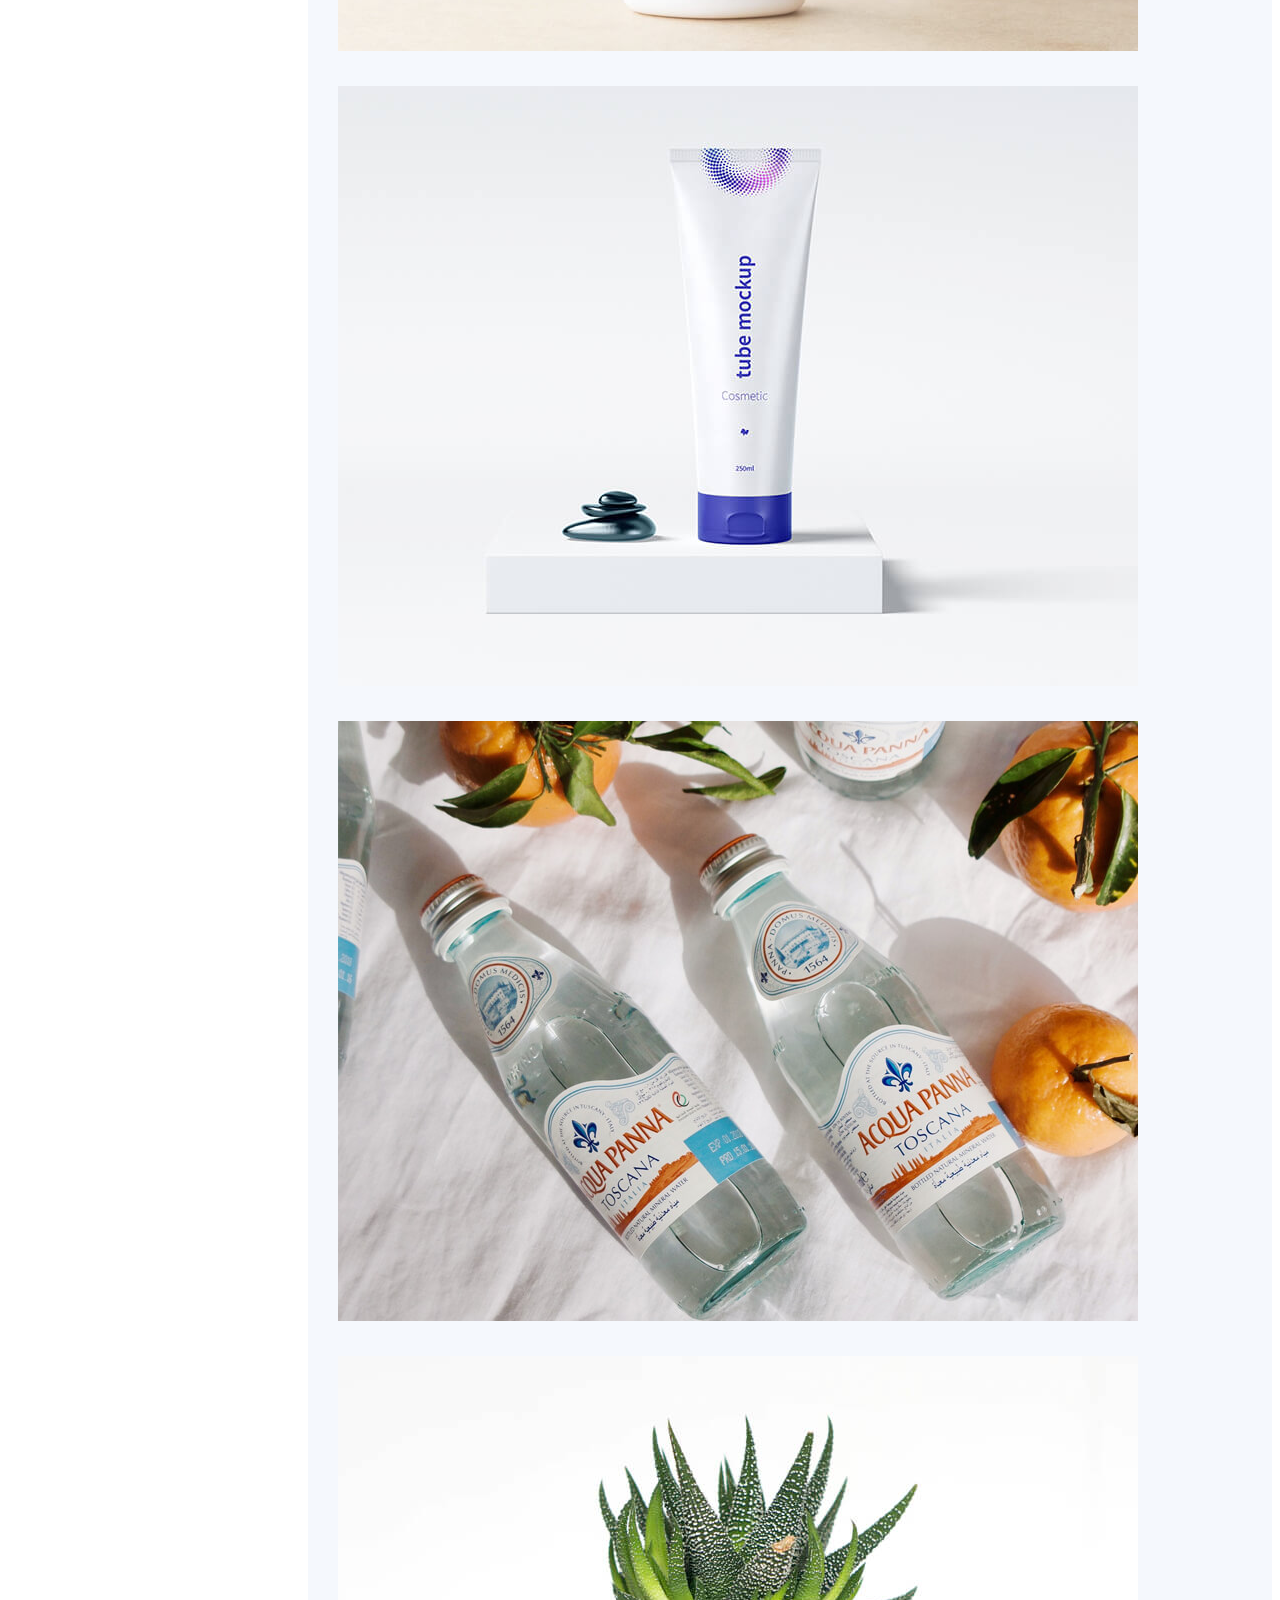
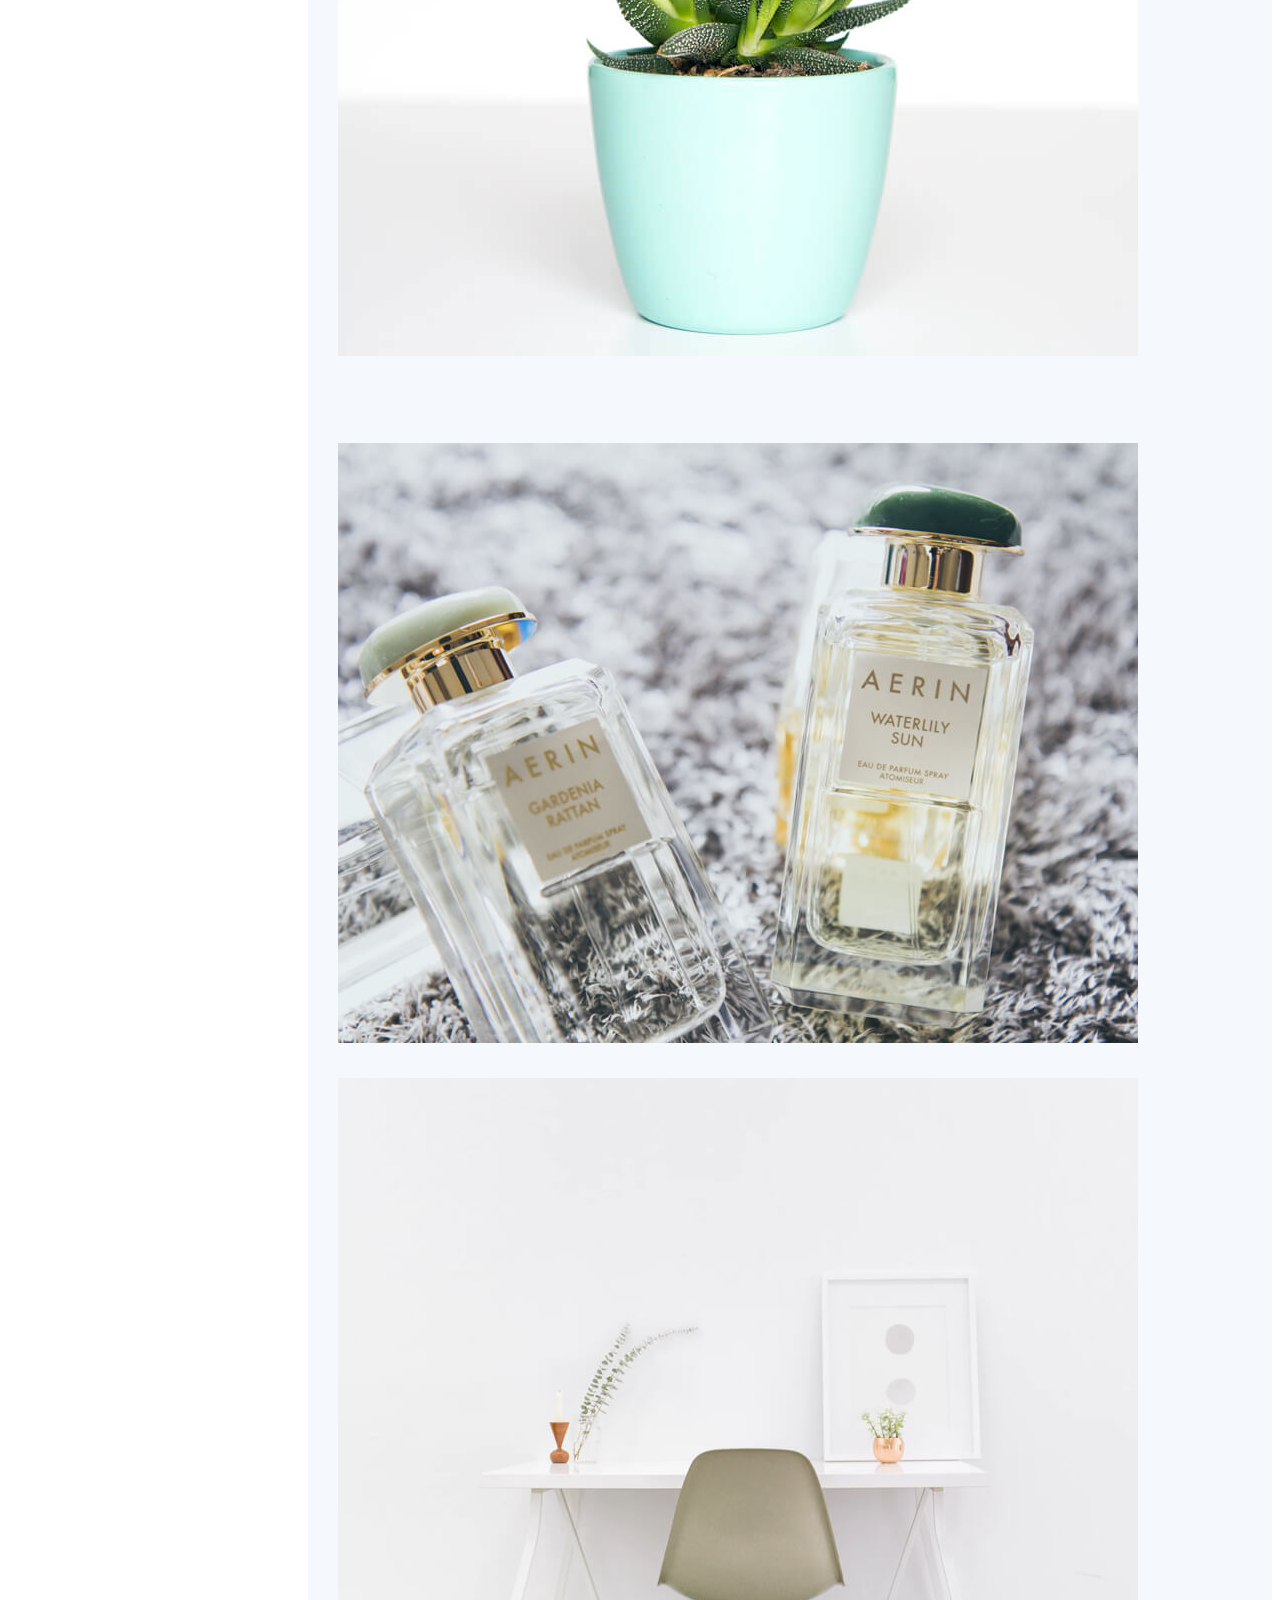
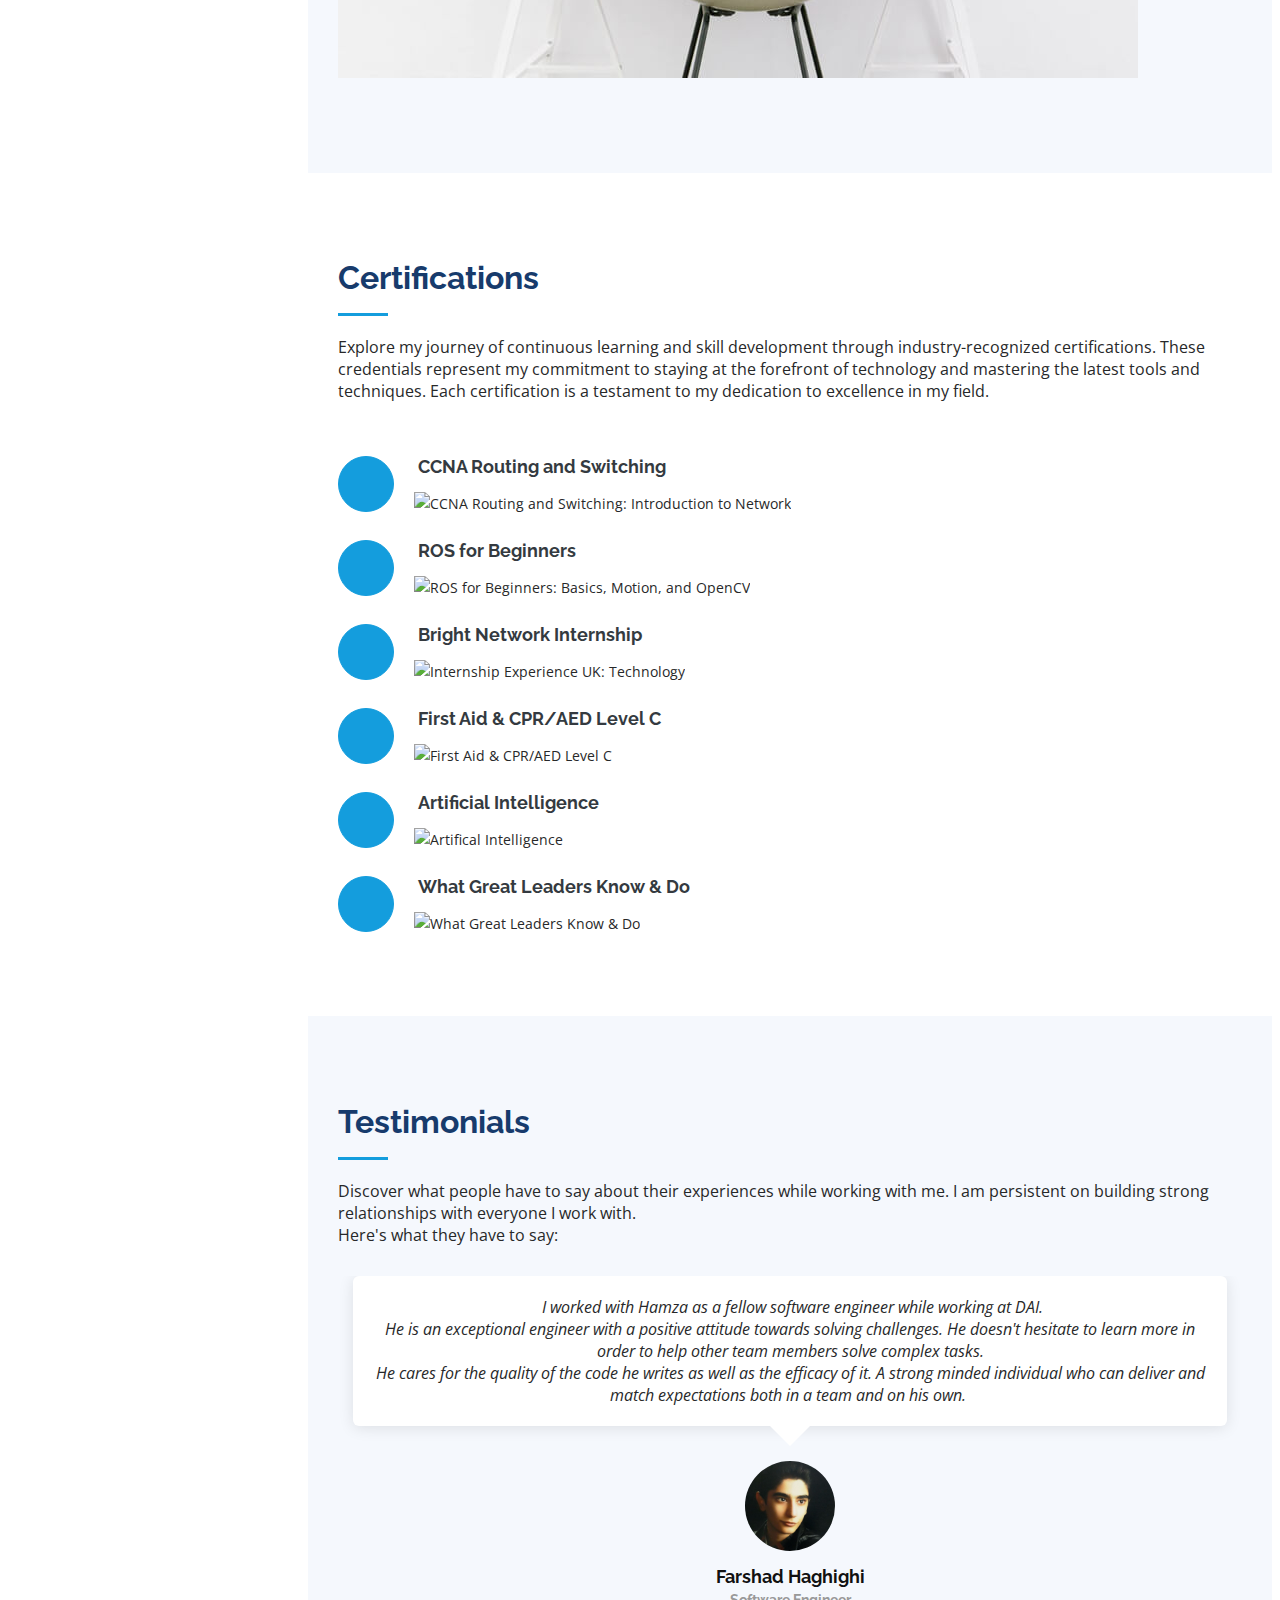
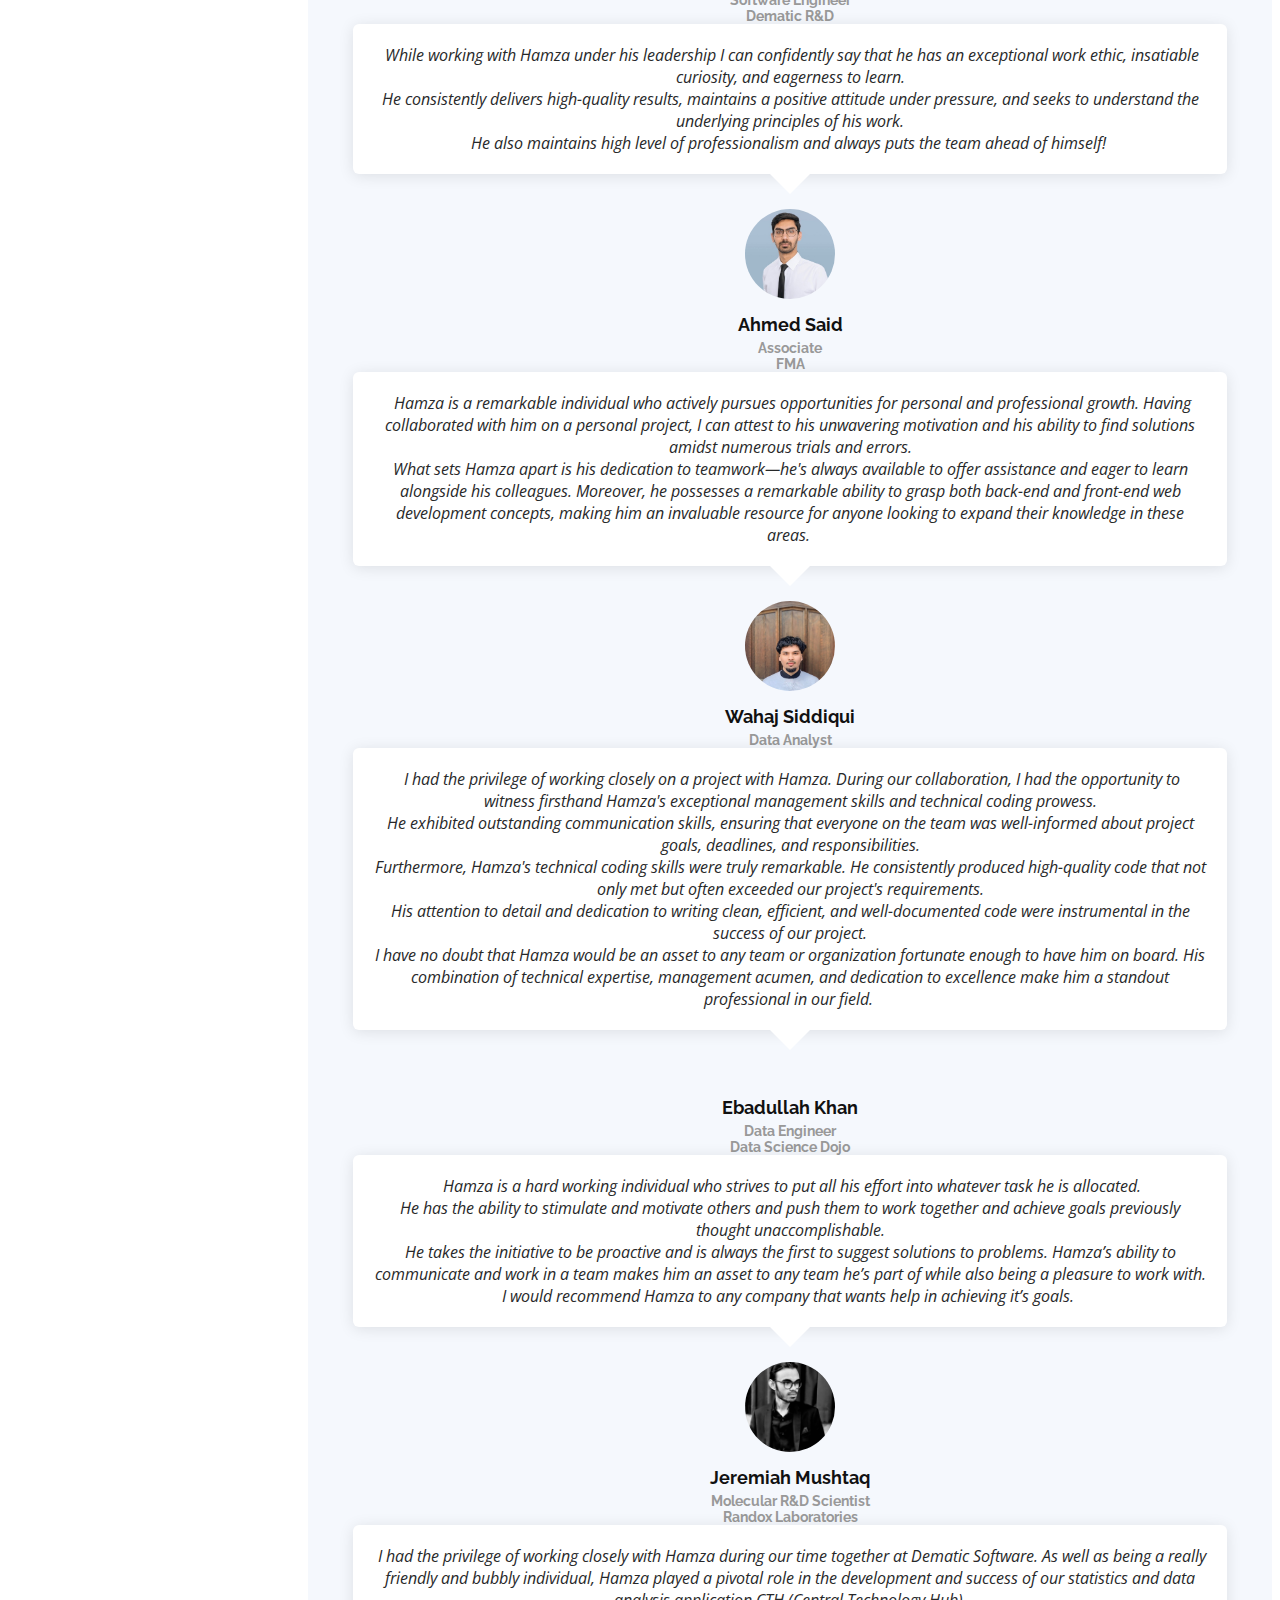
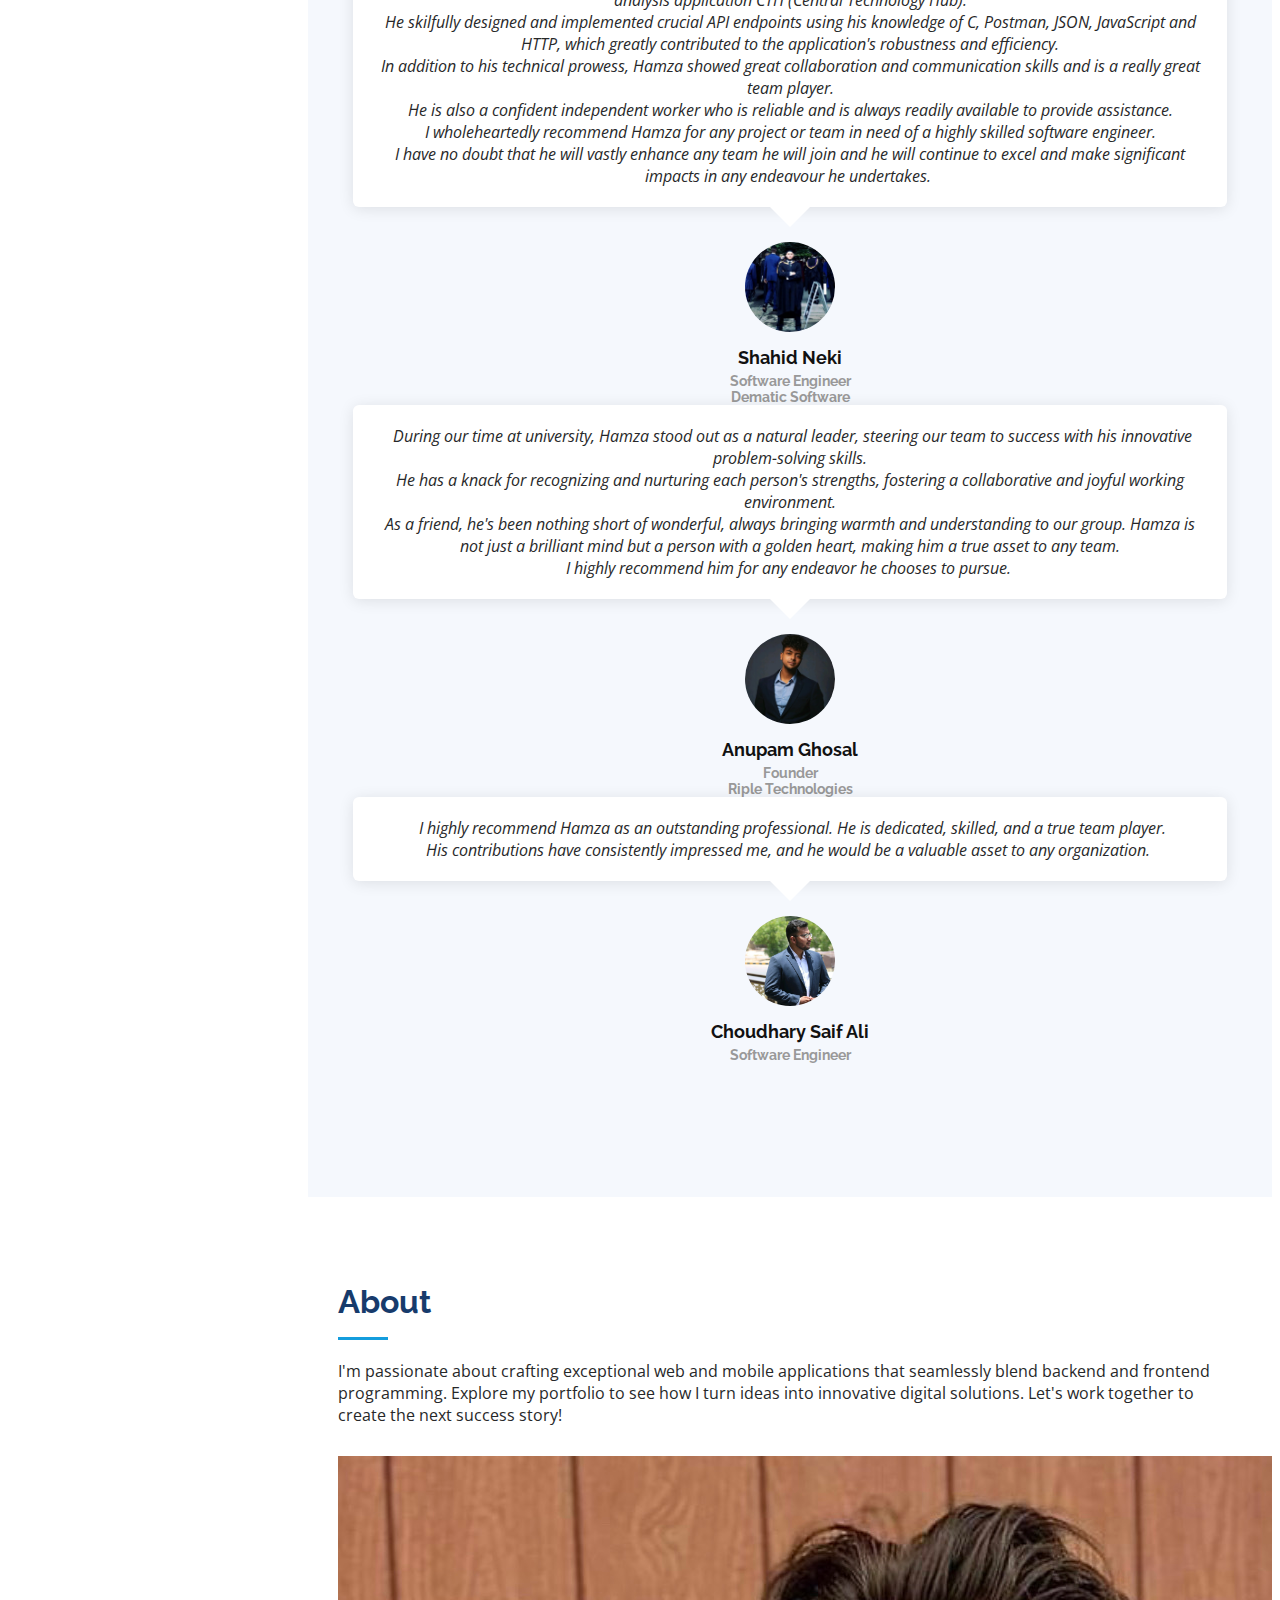
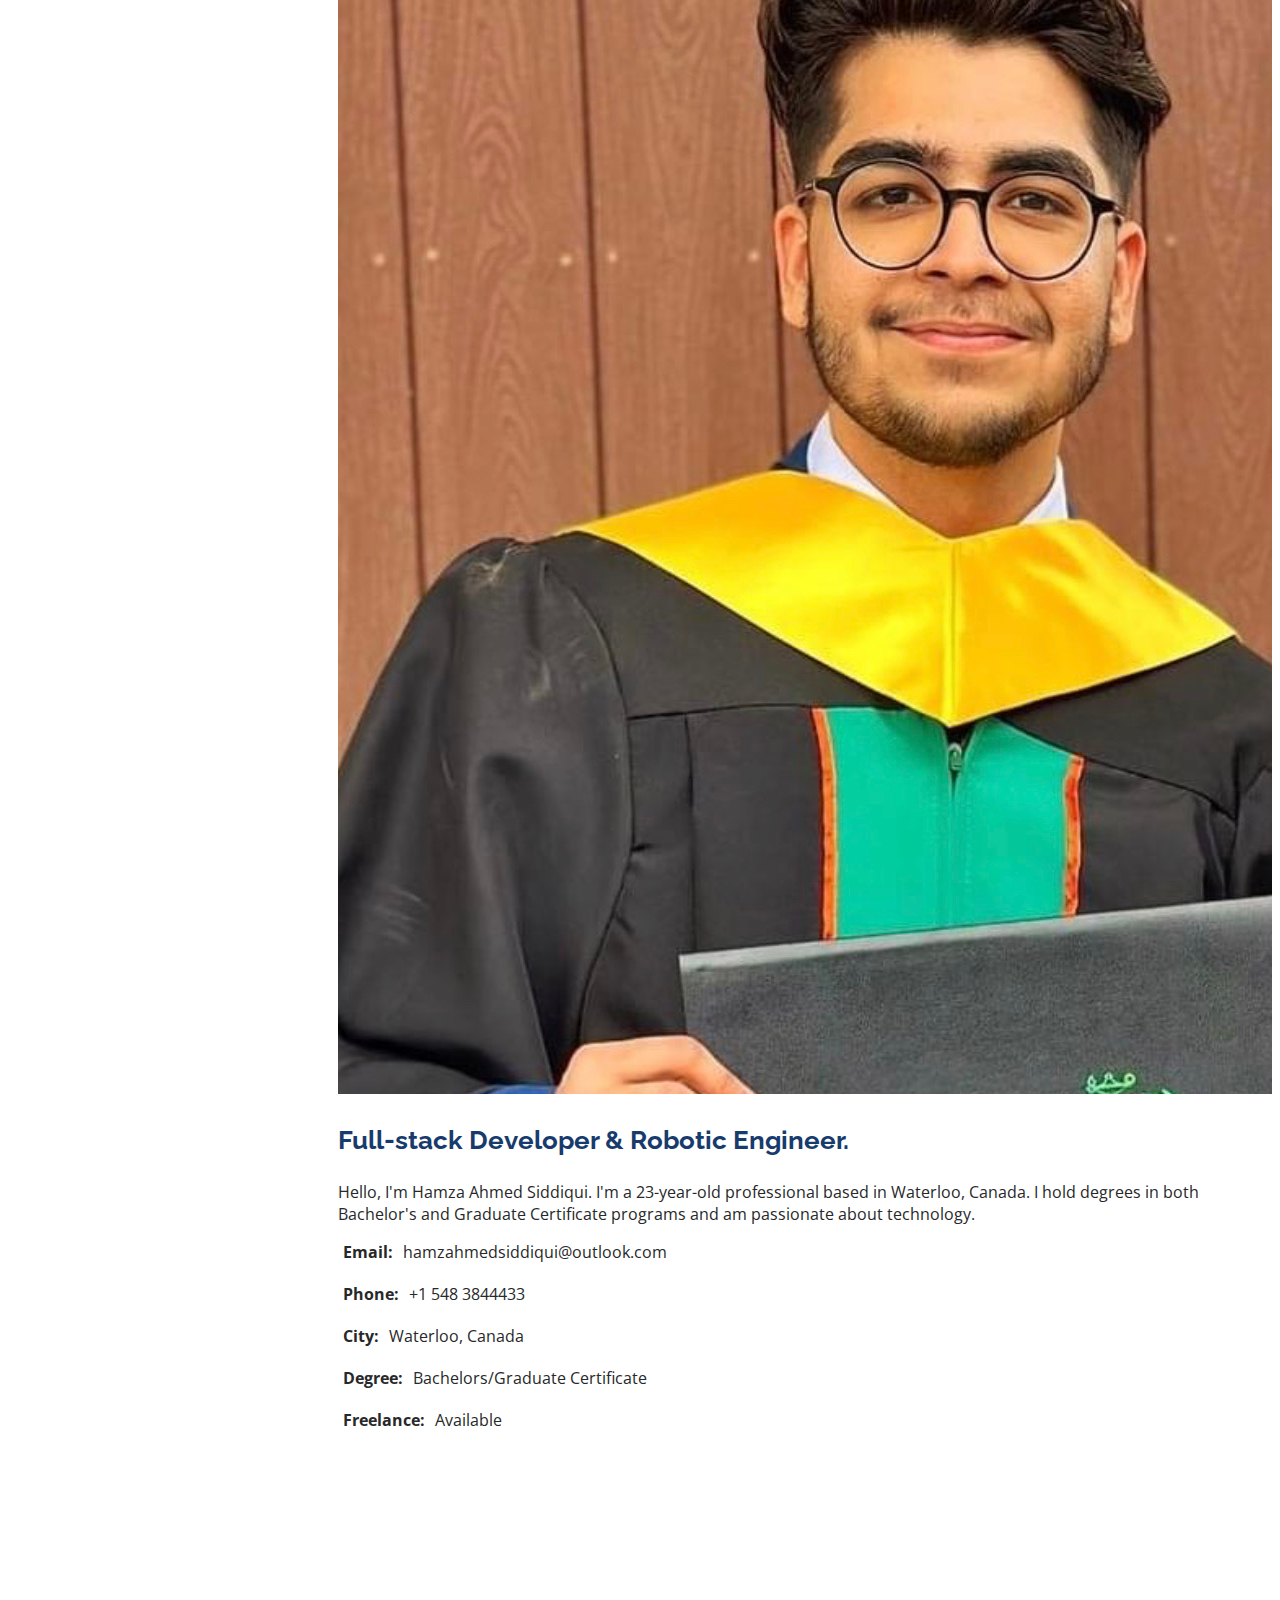
==== commit 06d7121b: "initial" ====
--- a/index.html
+++ b/index.html
@@ -46,7 +46,7 @@
                      class="bx bxl-instagram"></i></a>
                <a href="https://join.skype.com/invite/mdd8vAT8zxlc" class="google-plus" target="_blank"><i
                      class="bx bxl-skype"></i></a>
-               <a href="https://www.linkedin.com/in/hamzahmedsiddiqui/" class="linkedin" target="_blank"><i
+               <a href="https://www.linkedin.com/in/mustafa-memon/" class="linkedin" target="_blank"><i
                      class="bx bxl-linkedin"></i></a>
             </div>
          </div>
